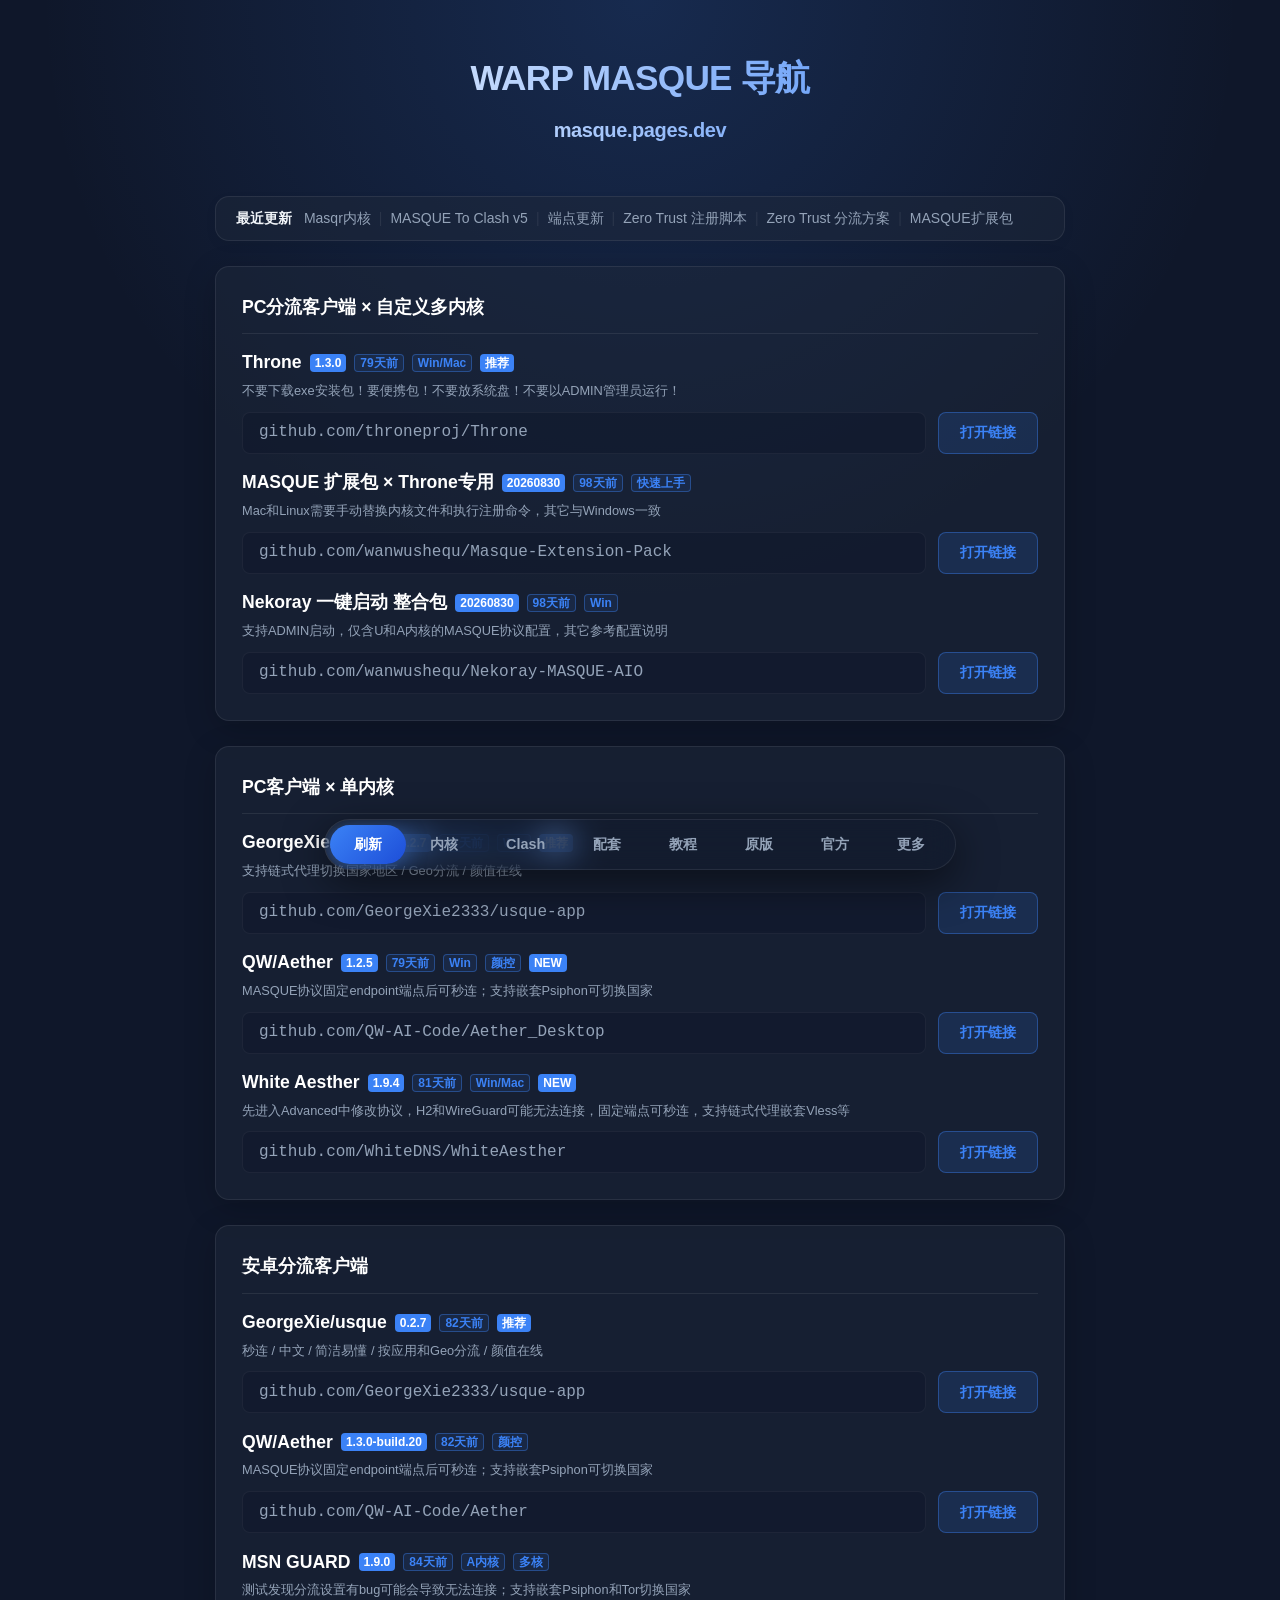
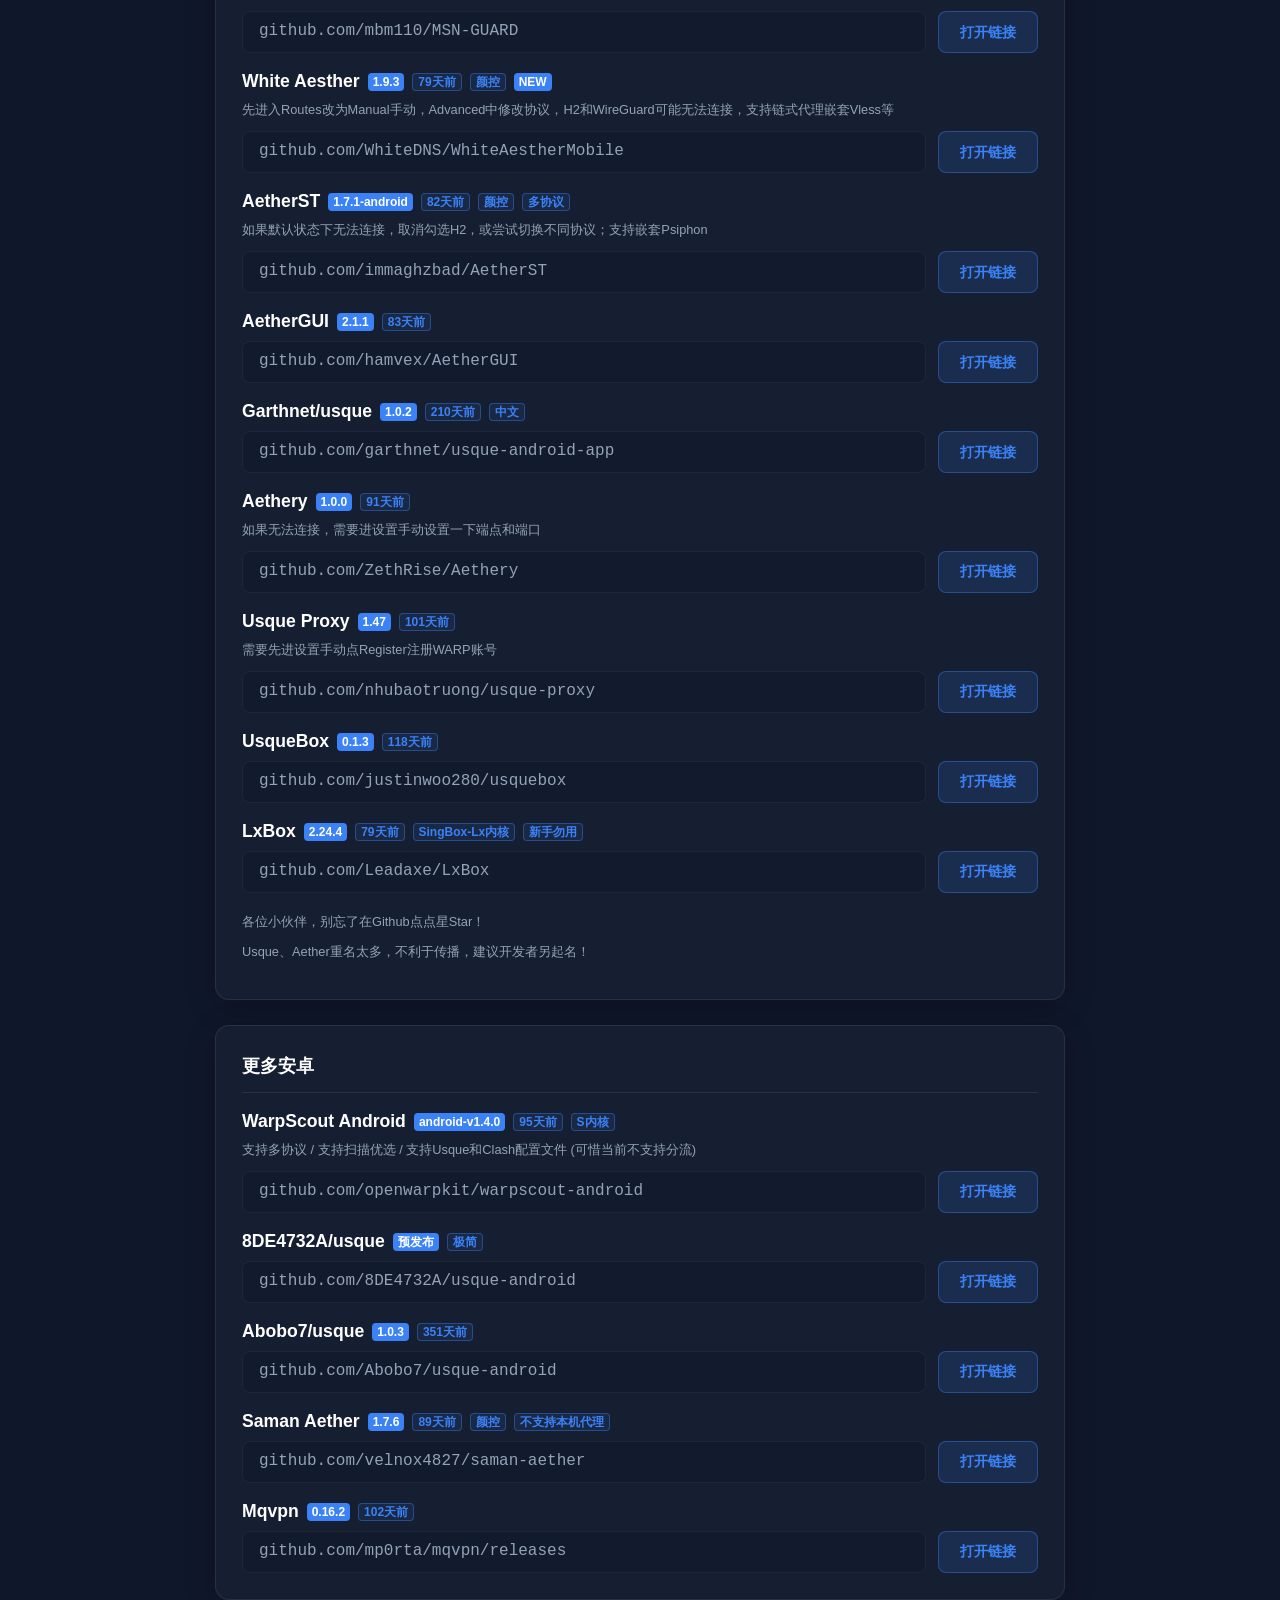
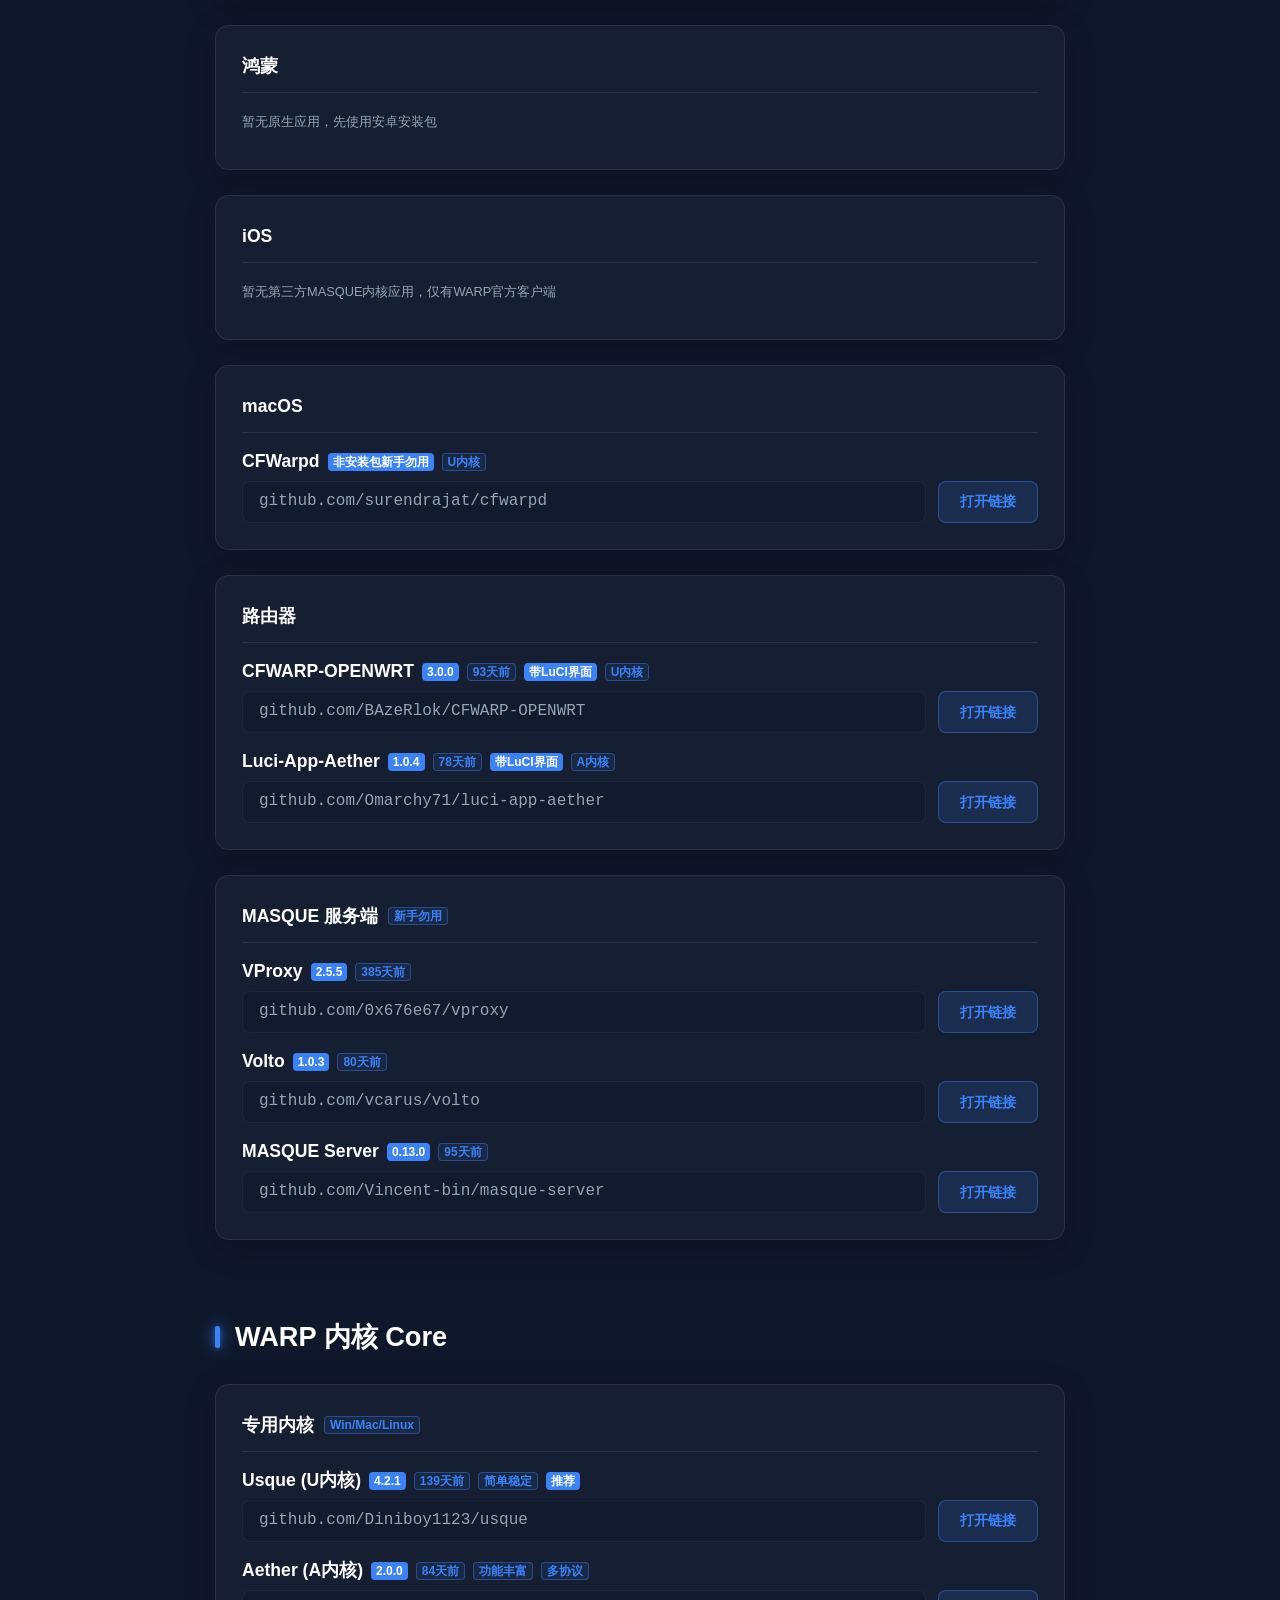
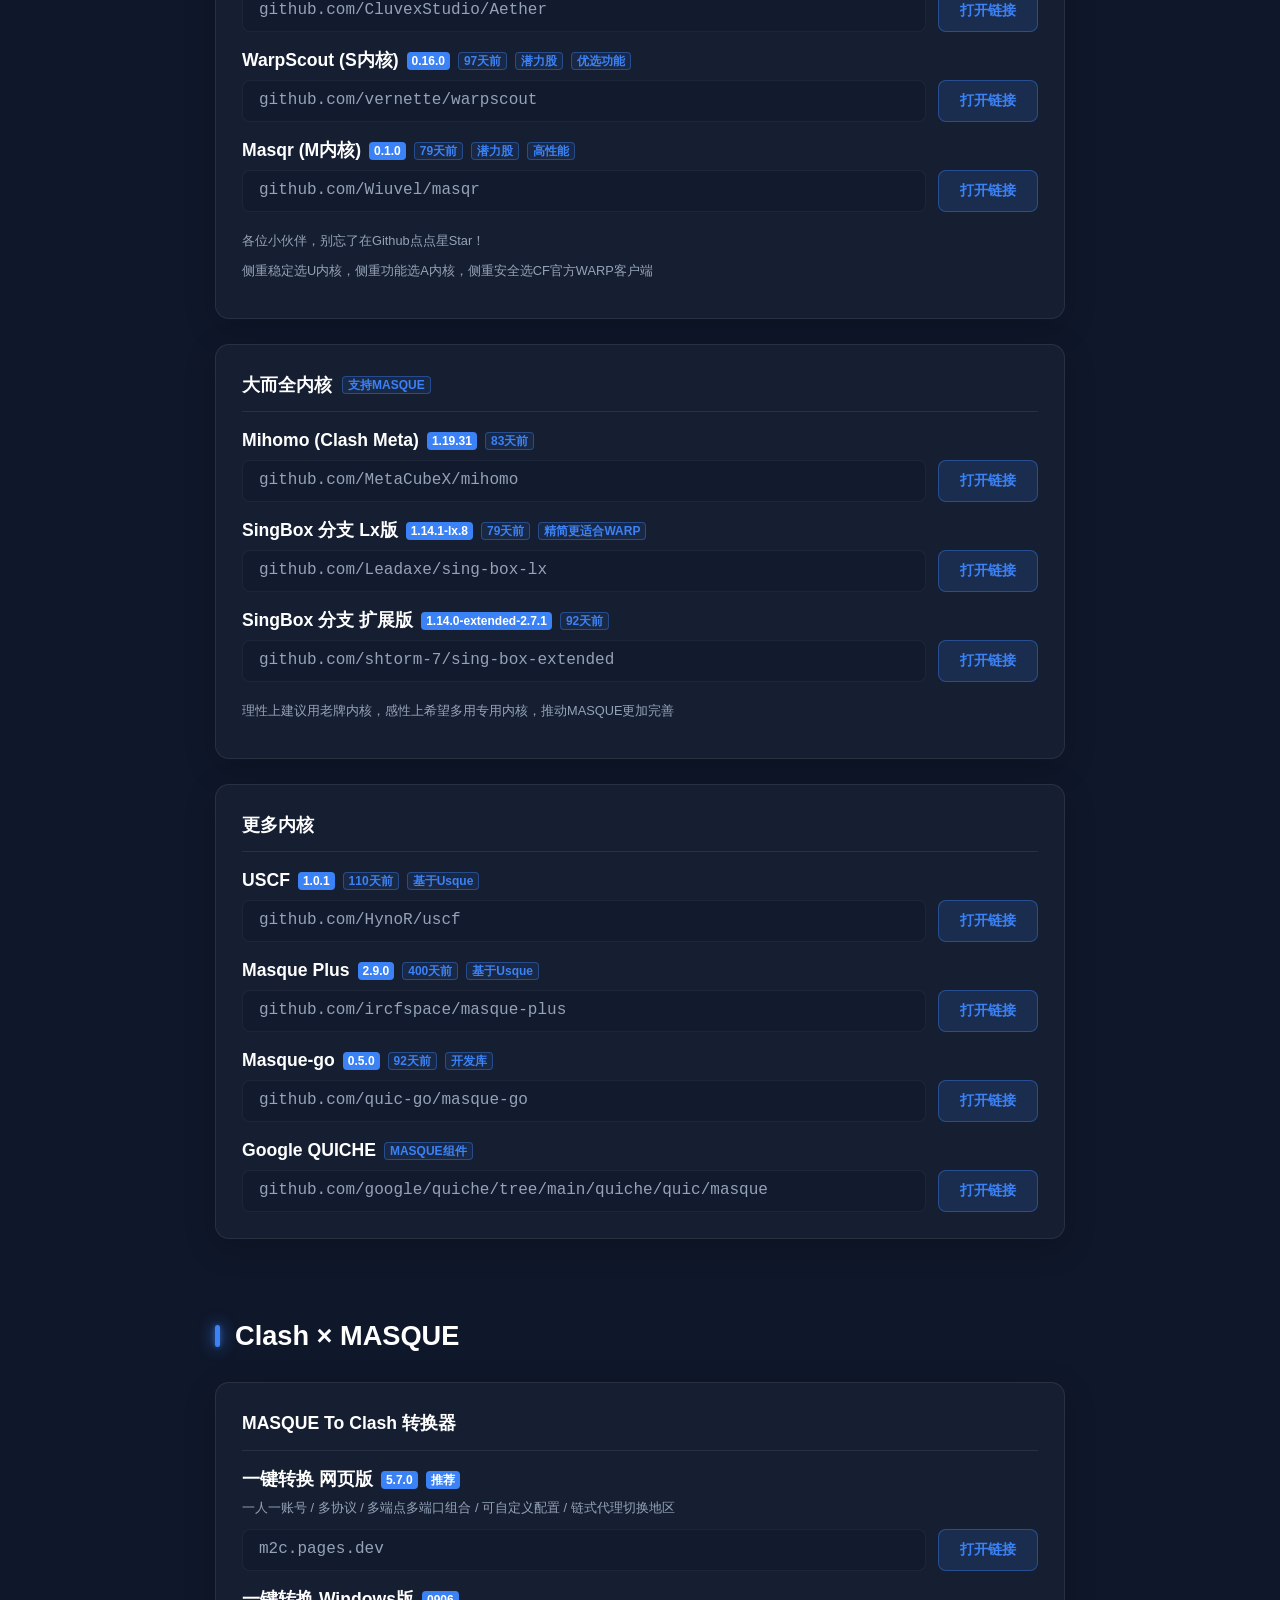
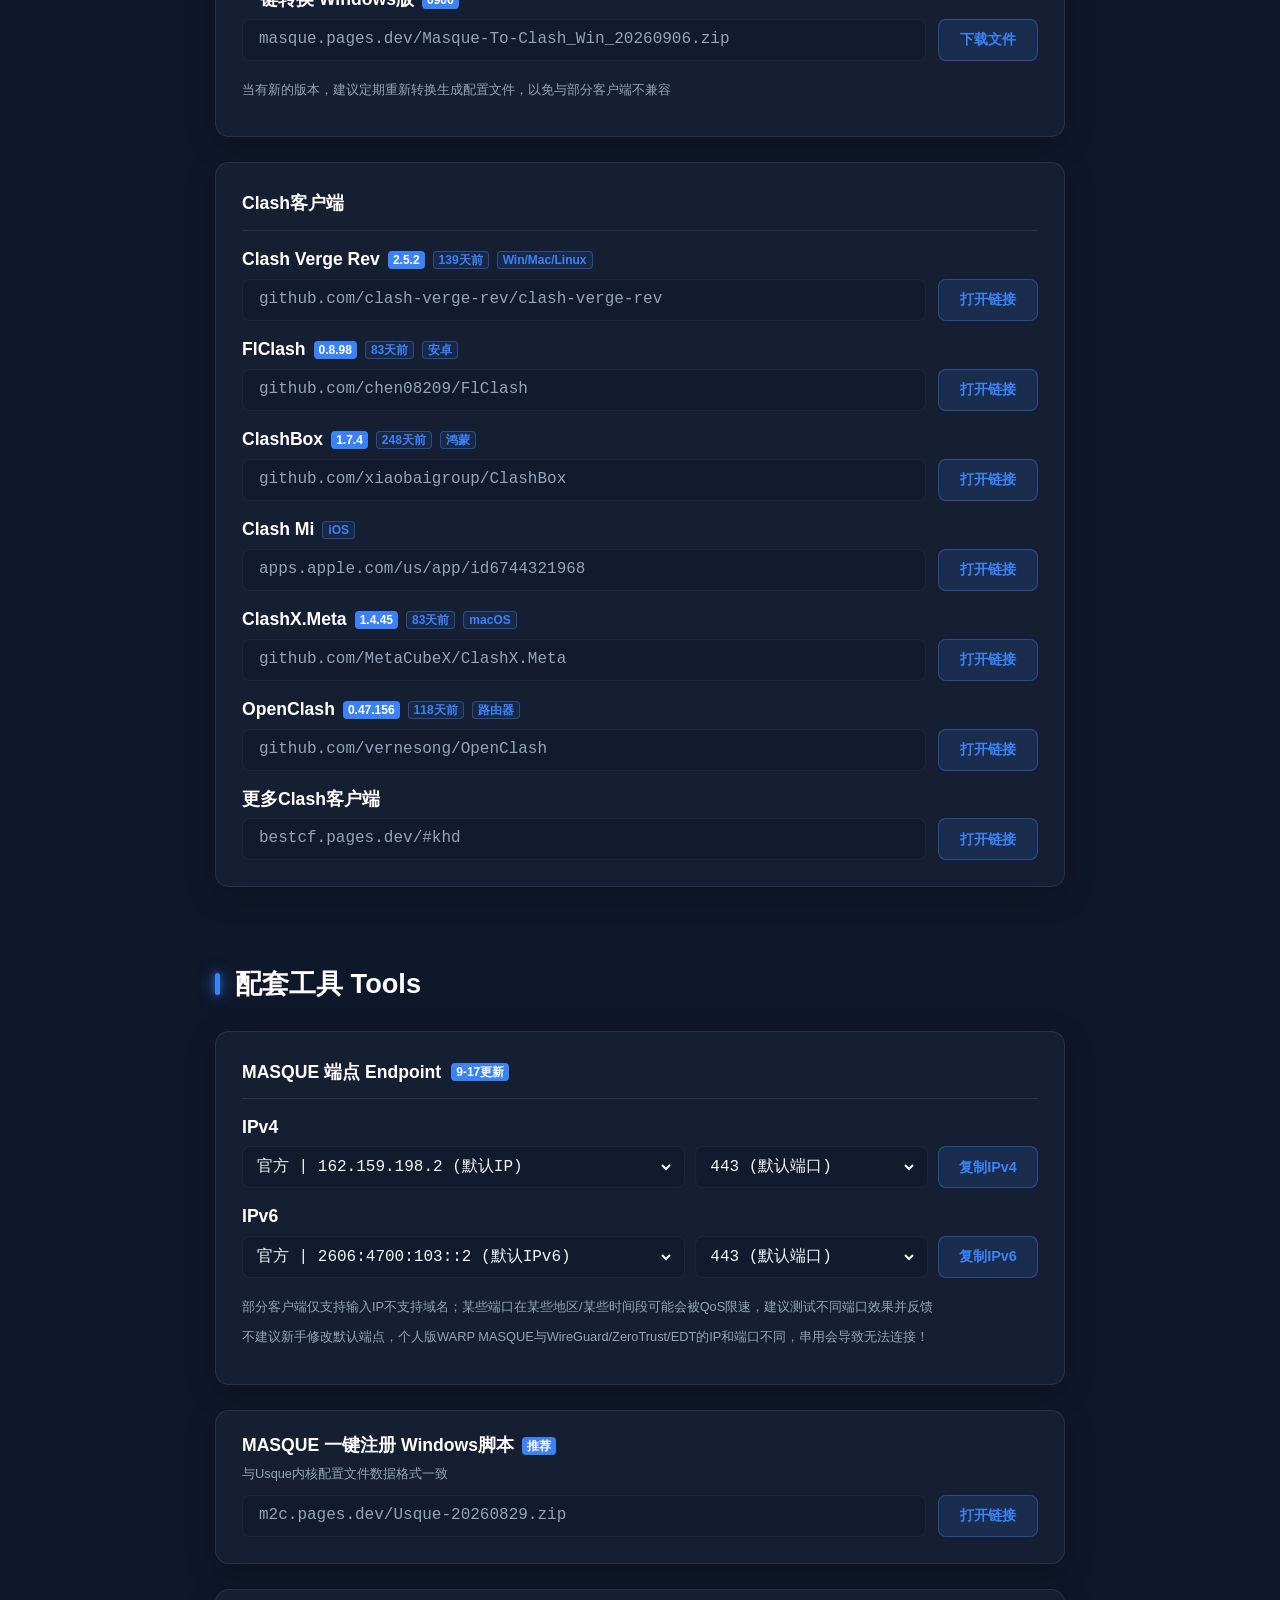
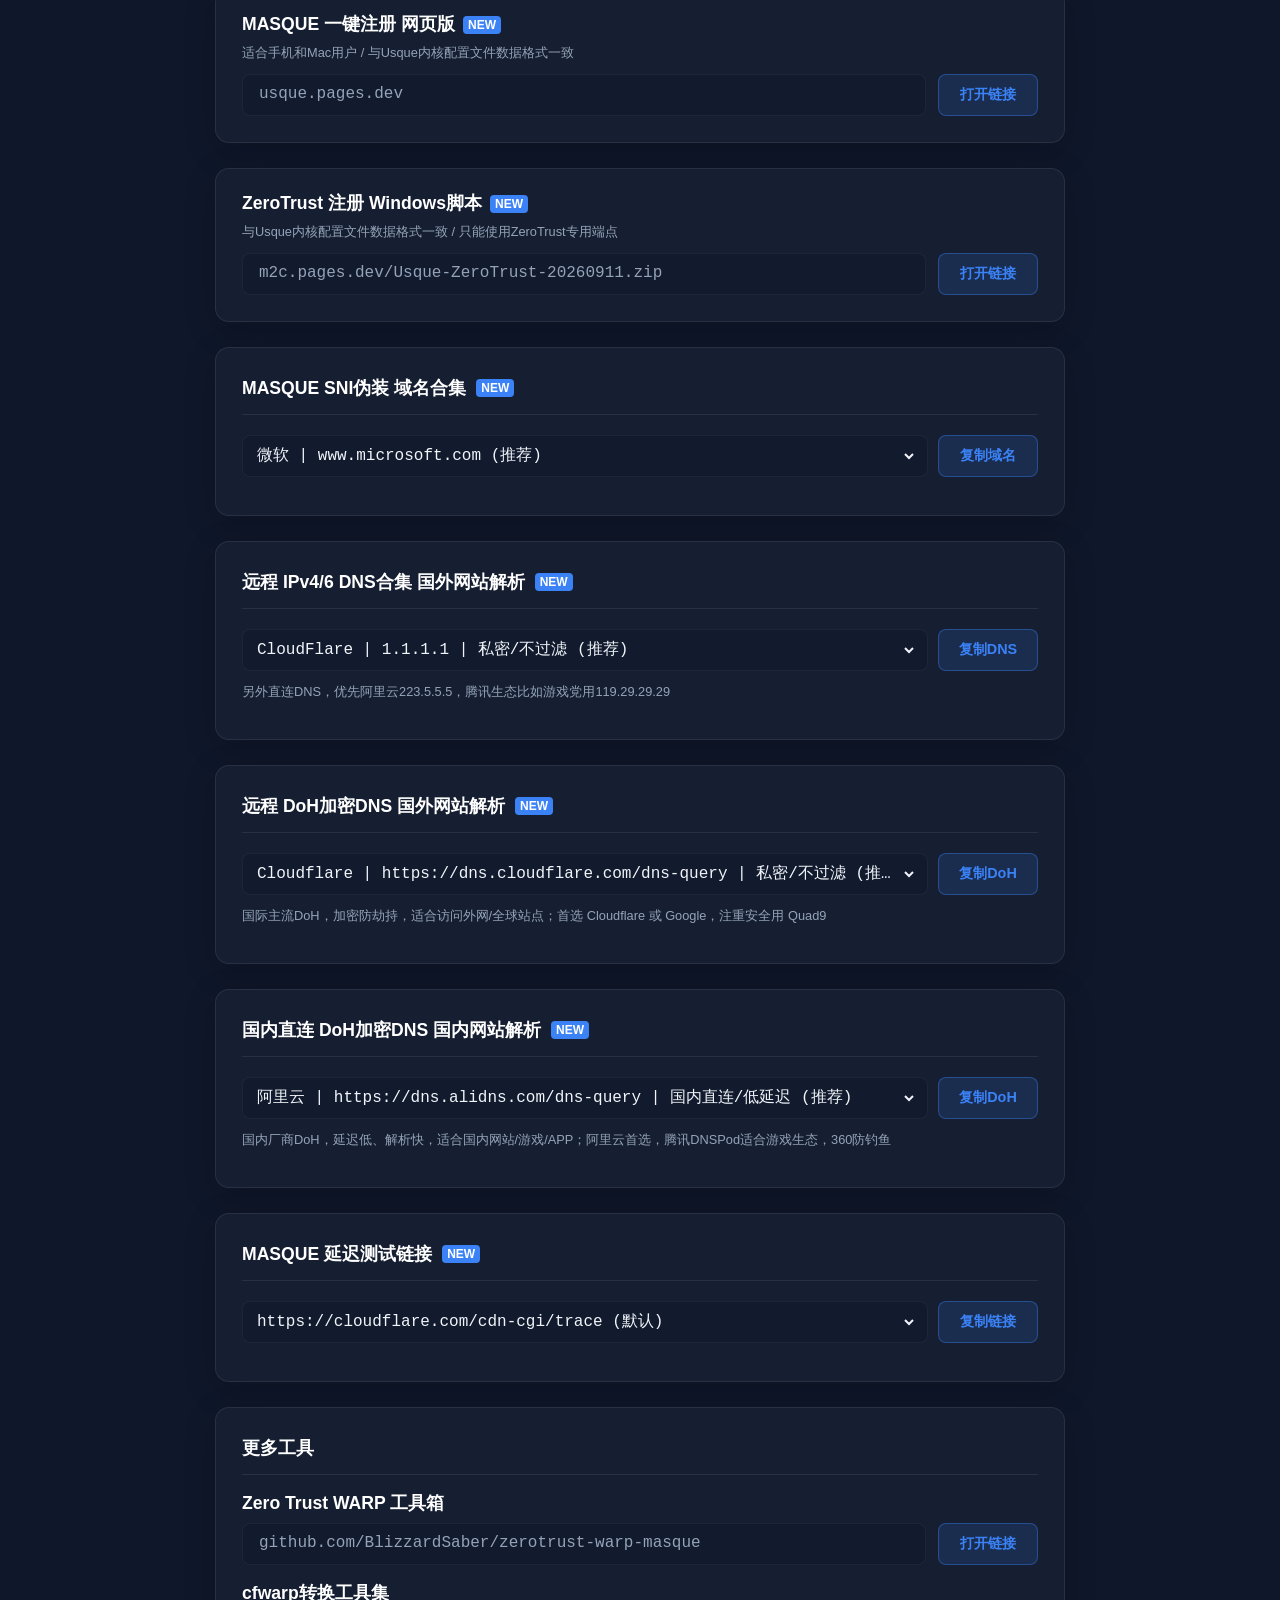
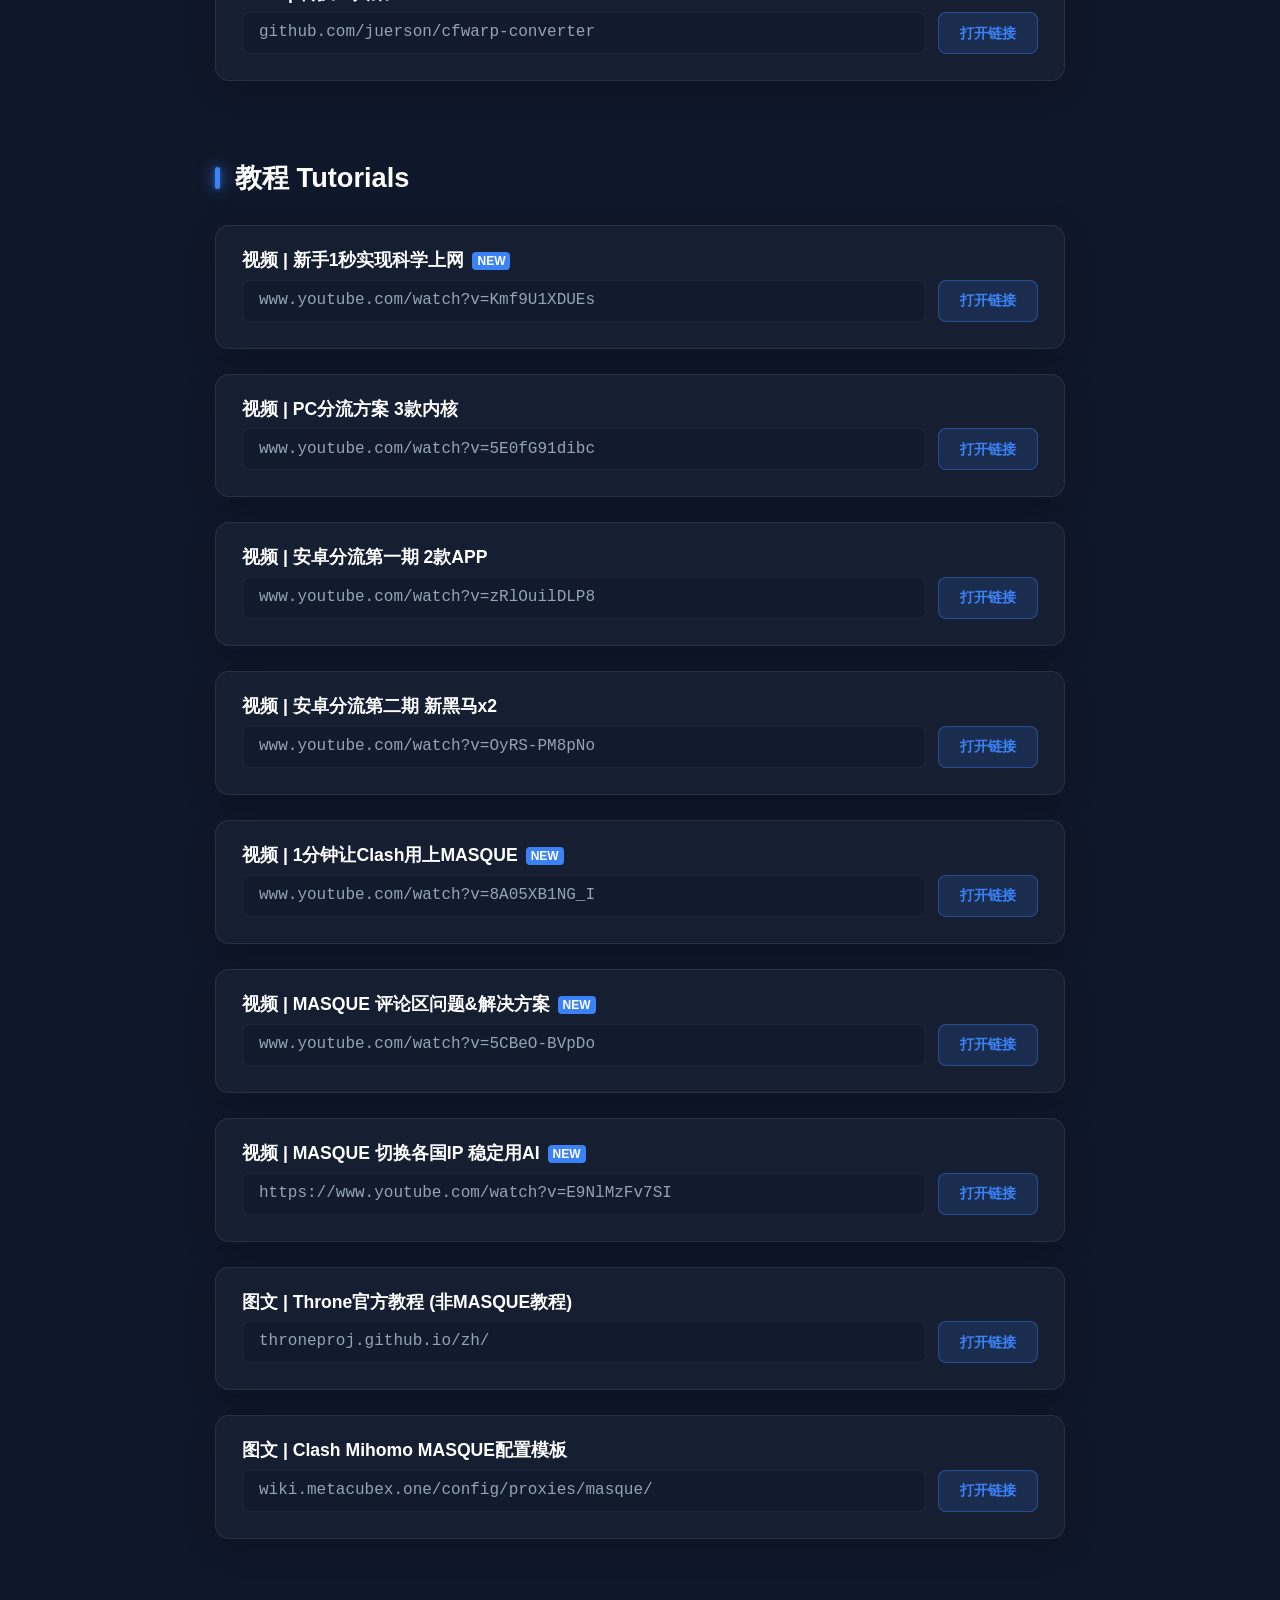
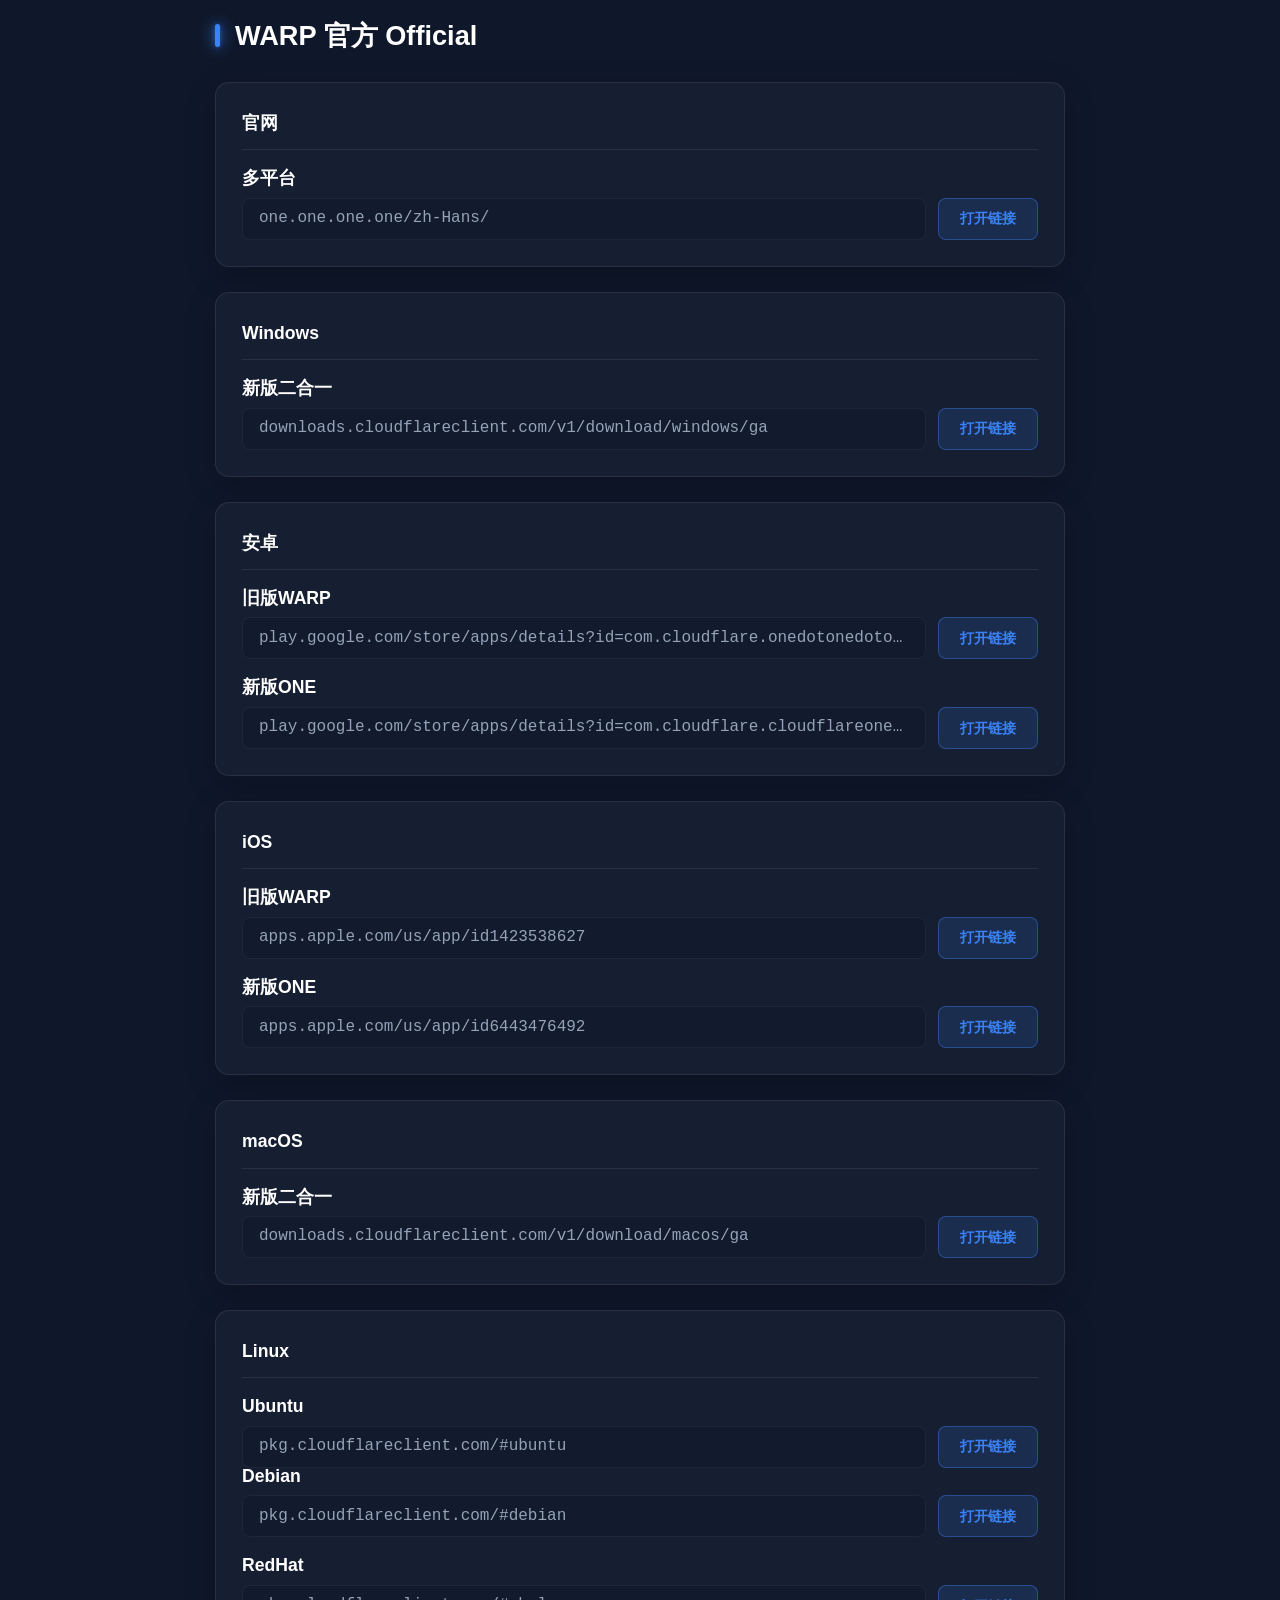
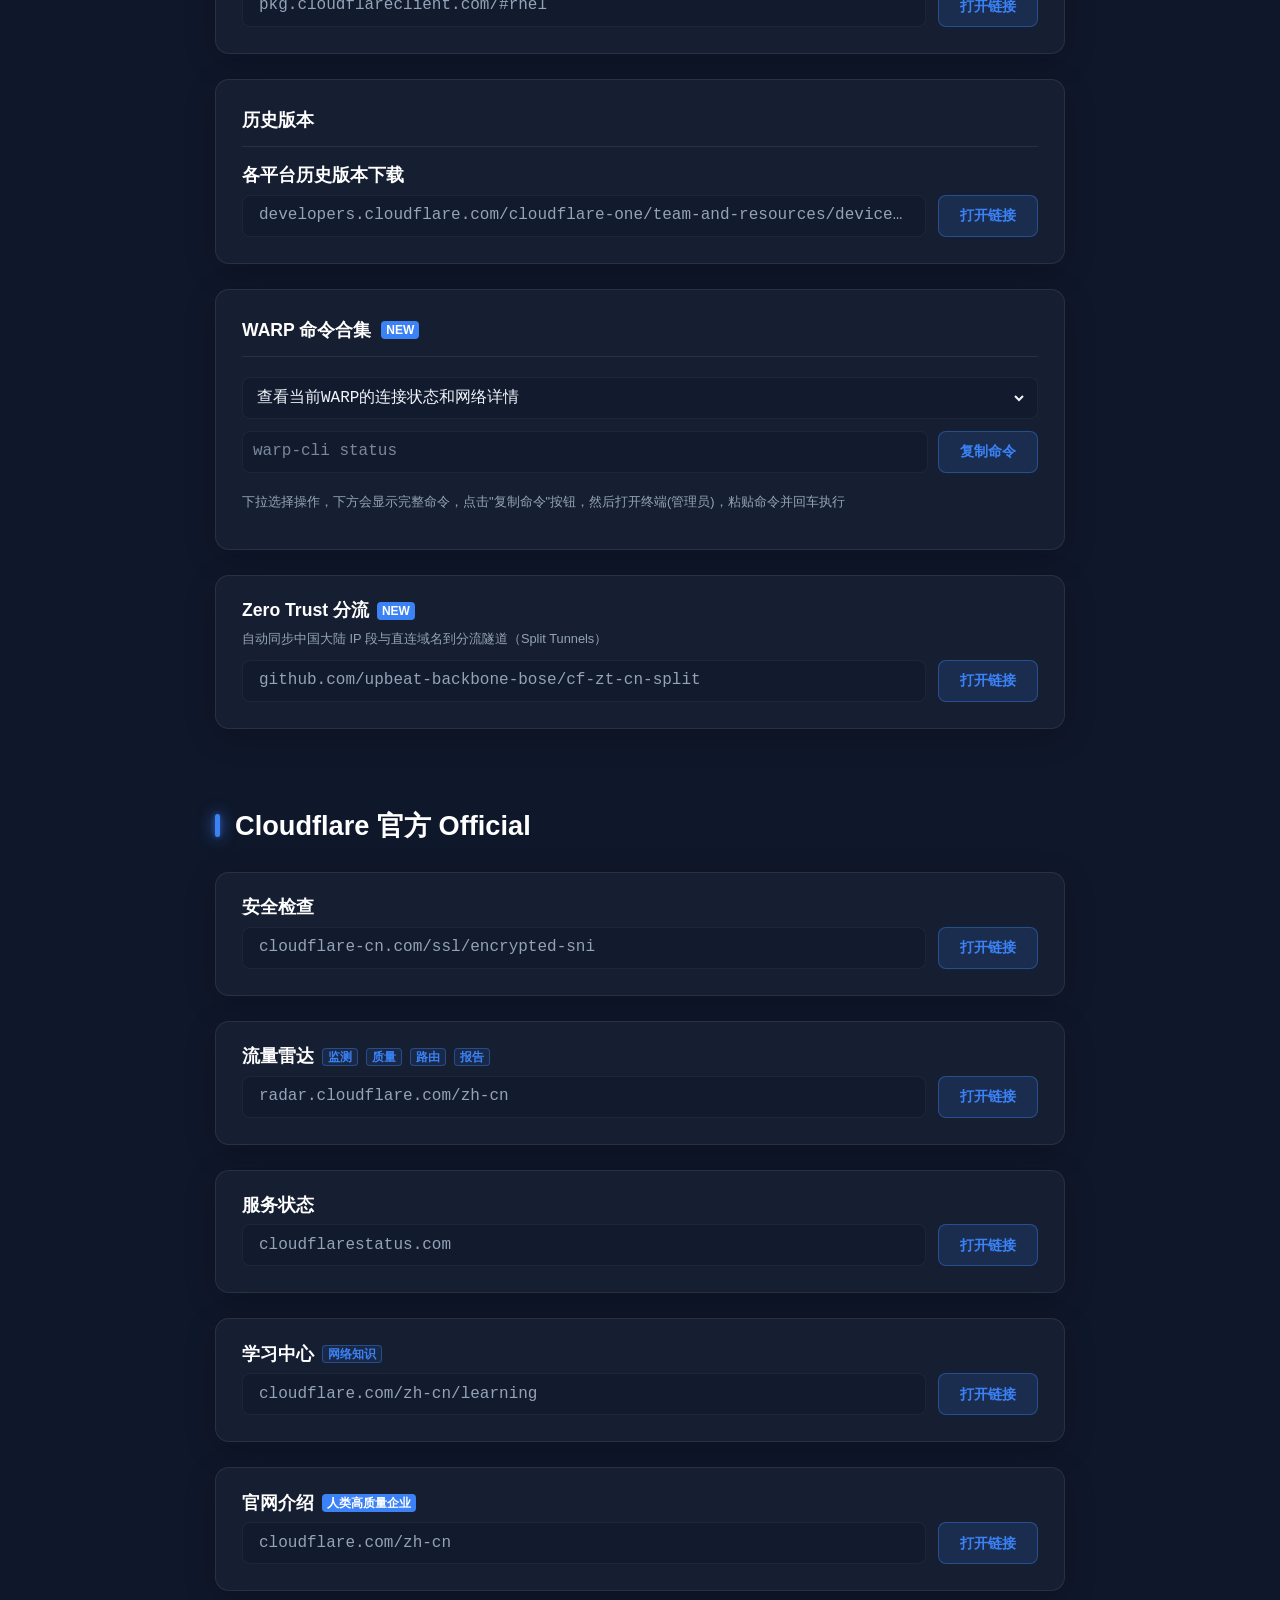
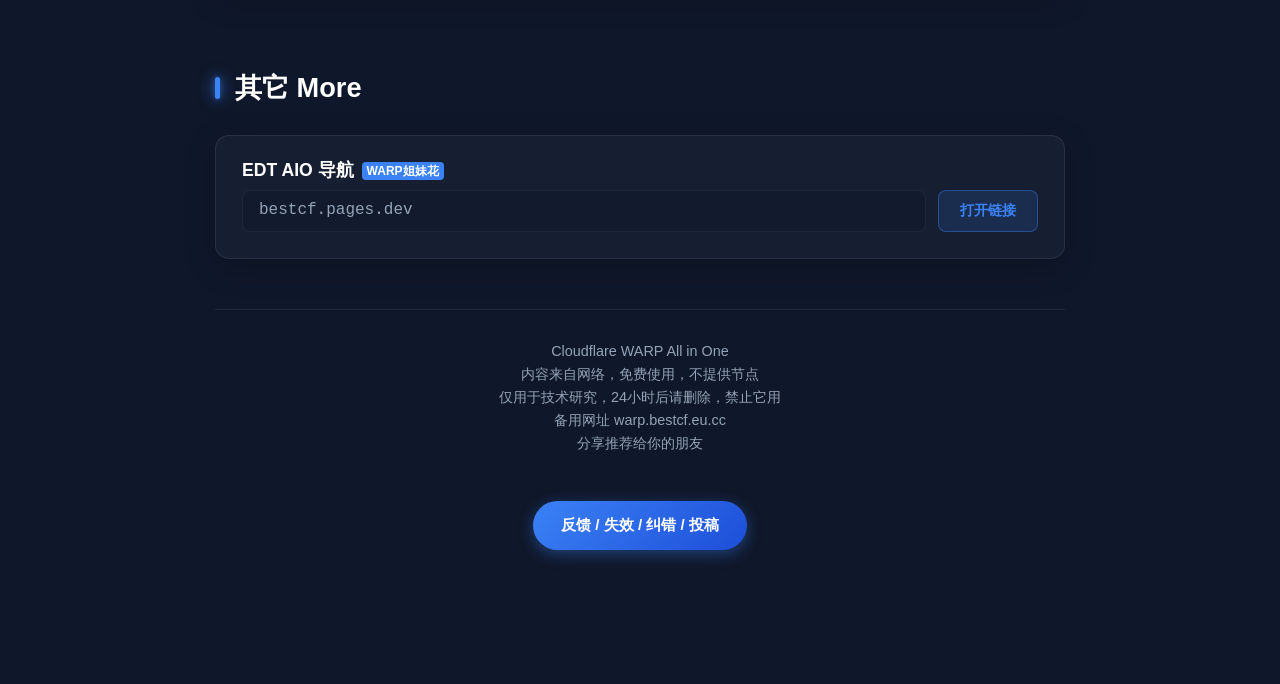
==== index.html @ 0b4d522f "Update index.html" ====
<!DOCTYPE html>
<html lang="zh-CN">
<head>
    <meta charset="UTF-8">
    <meta name="viewport" content="width=device-width, initial-scale=1.0">
	<link rel="icon" href="favicon.svg" type="image/svg+xml">
	<meta name="description" content="WARP MASQUE 导航 - 搭建Cloudflare节点的第一站 - MASQUE.pages.dev">
	<meta name="keywords" content="Cloudflare, WARP, 优选IP, MASQUE, Nekoray, 优选域名, 免费节点, VLESS, VMess, Trojan, Hysteria2, Tuic, Shadowsocks, Reality, Workers, Pages, Snippets, WARP, v2rayN, Clash, Sing-box, Shadowrocket, NekoBox, Stash, Loon, Surfboard, BPB, CMLiu, YGKKK, zizifn, 真香定律, 网络加速, 科学上网, 翻墙">
	<meta name="author" content="WARP MASQUE 导航">
	<link rel="canonical" href="https://masque.pages.dev/">
	<meta property="og:type" content="website">
	<meta property="og:title" content="WARP MASQUE 导航">
	<meta property="og:description" content="搭建CF节点的第一站">
	<meta property="og:url" content="https://masque.pages.dev/">
	<meta property="og:site_name" content="WARP MASQUE 导航">
	<meta name="twitter:title" content="WARP MASQUE 导航">
	<meta name="twitter:description" content="搭建CF节点的第一站">	
    <title>Cloudflare WARP MASQUE 导航 | MASQUE AIO NAV - MASQUE.pages.dev | Cloudflare WARP</title>
	<style>
		:root { --bg-color: #0f172a; --card-bg: rgba(30, 41, 59, 0.5); --accent-blue: #3b82f6; --text-main: #f1f5f9; --text-muted: #94a3b8; --border-color: rgba(255, 255, 255, 0.08); --code-bg: rgba(15, 23, 42, 0.5); }
		* { box-sizing: border-box; margin: 0; padding: 0; -webkit-tap-highlight-color: transparent; }
		body { font-family: -apple-system, BlinkMacSystemFont, "Segoe UI", Roboto, sans-serif; background-color: var(--bg-color); background-image: radial-gradient(circle at 50% 0%, rgba(59, 130, 246, 0.18) 0%, transparent 600px); background-repeat: no-repeat; color: var(--text-main); line-height: 1.6; padding: 50px 20px; }
		.container { max-width: 850px; margin: 0 auto; }
		header { text-align: center; margin-bottom: 50px; }
		h1 { font-size: 2.2rem; margin-bottom: 20px; font-weight: 800; letter-spacing: -0.02em; background: linear-gradient(to right, #ffffff, var(--accent-blue)); -webkit-background-clip: text; -webkit-text-fill-color: transparent; }
		footer { text-align: center; margin-top: 50px; padding-top: 30px; border-top: 1px solid var(--border-color); }
		.tips { display: block; font-size: 0.9rem; color: var(--text-muted); margin-bottom: 15px; }
		section { margin-bottom: 50px; }
		h2 { font-size: 1.7rem; margin-bottom: 25px; color: #fff; display: flex; align-items: center; padding-top: 25px; }
		h2::before { content: ""; width: 5px; height: 1.4rem; background: var(--accent-blue); margin-right: 15px; border-radius: 10px; box-shadow: 0 0 15px var(--accent-blue), 0 0 5px rgba(59, 130, 246, 0.5); }
		.group-card { background-color: var(--card-bg); border: 1px solid var(--border-color); border-radius: 14px; padding: 26px; margin-bottom: 25px; box-shadow: 0 8px 32px rgba(0, 0, 0, 0.2);}
		.group-name { font-size: 1.1rem; margin-bottom: 20px; color: #fff; font-weight: 700; border-bottom: 1px solid var(--border-color); padding-bottom: 12px; display: flex; align-items: center; gap: 10px; flex-wrap: wrap; }
		.link-row { margin-bottom: 20px; }
		.link-row:last-child { margin-bottom: 0; }
		.item-header { display: flex; align-items: center; gap: 8px; margin-bottom: 10px; flex-wrap: wrap; width: 100%; }
		.item-title { font-weight: 700; color: #fff; font-size: 1.1rem; line-height: 1; flex-shrink: 0; }
		.action-area { display: flex; align-items: center; gap: 12px; flex-wrap: nowrap; }
		.tag { display: inline-flex; align-items: center; justify-content: center; font-size: 0.75rem; padding: 0 5px; height: 18px; border-radius: 4px; font-weight: 600; color: var(--accent-blue); border: 1px solid rgba(59, 130, 246, 0.4); line-height: 1; background: rgba(59, 130, 246, 0.1); vertical-align: middle; white-space: nowrap; flex-shrink: 0; }
		.tag-featured { background-color: var(--accent-blue); color: #fff; border: none; height: 18px; }
		.tag-date { display: inline-flex; align-items: center; justify-content: center; font-size: 0.75rem; padding: 0 5px; height: 18px; border-radius: 4px; font-weight: 600; color: var(--accent-blue); border: 1px solid rgba(59, 130, 246, 0.4); line-height: 1; background: rgba(59, 130, 246, 0.1); vertical-align: middle; white-space: nowrap; flex-shrink: 0; }
		.url-box { flex: 1; background-color: var(--code-bg); padding: 0 16px; height: 42px; border-radius: 8px; border: 1px solid rgba(255,255,255,0.05); display: flex; align-items: center; position: relative; min-width: 0; }
		.url-text { font-family: ui-monospace, SFMono-Regular, Monaco, Consolas, monospace; font-size: 1rem; color: var(--text-muted); white-space: nowrap; overflow: hidden; text-overflow: ellipsis; user-select: all; width: 100%; }
		.url-text::placeholder { color: var(--text-muted); }
		.copy-btn, .open-btn { background: rgba(59, 130, 246, 0.15); color: var(--accent-blue); border: 1px solid rgba(59, 130, 246, 0.4); height: 42px; width: 100px; padding: 0; border-radius: 8px; cursor: pointer; font-size: 0.9rem; font-weight: 700; transition: all 0.3s; white-space: nowrap; display: flex; align-items: center; justify-content: center; text-decoration: none; flex-shrink: 0; }
		.copy-btn:hover, .open-btn:hover { background: var(--accent-blue); color: #fff; box-shadow: 0 0 15px rgba(59, 130, 246, 0.3); }
		.item-desc { display: block; font-size: 0.8rem; color: #94a3b8; line-height: 1.4; margin: 4px 0 12px 0; font-weight: normal; }      
		@media (max-width: 600px) { .action-area { flex-direction: column; align-items: stretch; gap: 10px; } .url-box { height: 42px !important; min-height: 42px !important; display: flex !important; align-items: center !important; padding: 0 15px !important; } .open-btn, .copy-btn { height: 42px !important; line-height: 42px !important; display: flex !important; align-items: center !important; justify-content: center !important; padding: 0 !important; width: 100% !important; } .url-text { font-size: 0.8rem !important; } }
		@keyframes glow-breath { 0%, 100% { box-shadow: 0 0 5px #3b82f688; filter: brightness(1); } 50% { box-shadow: 0 0 25px #3b82f6, 0 0 10px #3b82f6; filter: brightness(1.3); } }
		h2.breath::before { animation: glow-breath 4s ease-in-out infinite !important; }
		#edt-url-input,#edt-pwd-input,.more-url-input,.more-pwd-input{background:transparent!important;border:none!important;width:100%!important;outline:none!important;color:var(--text-muted)!important;font-family:inherit!important;font-size:14px!important;-webkit-text-fill-color:var(--text-muted)!important;padding-right:28px}#edt-url-input::placeholder,#edt-pwd-input::placeholder,.more-url-input::placeholder,.more-pwd-input::placeholder{color:var(--text-muted)!important;font-size:14px!important;opacity:0.6}.clear-btn-common{color: var(--text-muted);  fill: var(--text-muted); position:absolute;right:8px;top:50%;transform:translateY(-50%);cursor:pointer;display:none;opacity:0.6;line-height:0;transition:opacity .2s;z-index:5}.clear-btn-common:hover{opacity:1}.url-box{flex:1;background-color:var(--code-bg);padding:0 16px;height:42px;border-radius:8px;border:1px solid rgba(255,255,255,.05);display:flex;align-items:center;position:relative}.add-more-btn{margin-top:15px;background:transparent;color:var(--text-muted);border:1px dashed var(--border-color);width:100%;height:40px;border-radius:8px;cursor:pointer;font-size:.85rem;transition:.3s;display:flex;align-items:center;justify-content:center;gap:5px}.add-more-btn:hover{border-color:var(--accent-blue);color:var(--accent-blue);background:rgba(59,130,246,.05)}
		.bottom-nav-container{position:fixed;bottom:30px;left:50%;transform:translateX(-50%);z-index:9999;width:100%;max-width:860px;display:flex;justify-content:center;pointer-events:none;box-sizing:border-box}.nav-bar{display:flex;align-items:center;background:rgba(15,23,42,0.3);backdrop-filter:blur(16px);-webkit-backdrop-filter:blur(16px);padding:5px;border-radius:50px;border:1px solid rgba(255,255,255,0.08);box-shadow:0 12px 40px rgba(0,0,0,0.5);position:relative;overflow-x:auto;overflow-y:hidden;scrollbar-width:none;-ms-overflow-style:none;pointer-events:auto;width:fit-content;max-width:calc(100% - 40px);justify-content:flex-start;cursor:grab}.nav-bar:active{cursor:grabbing}.nav-bar::-webkit-scrollbar{display:none}.nav-item{position:relative;padding:8px 24px;color:#94a3b8;text-decoration:none;font-size:0.9rem;font-weight:700;white-space:nowrap;transition:color 0.3s ease;z-index:2;cursor:pointer;flex-shrink:0}.nav-item.active{color:#fff}.nav-indicator{position:absolute;height:calc(100% - 10px);top:5px;left:0;background:linear-gradient(135deg,#3b82f6 0%,#1d4ed8 100%);border-radius:50px;transition:all 0.5s cubic-bezier(0.16,1,0.3,1);z-index:1;box-shadow:0 4px 20px rgba(59,130,246,0.5);will-change:left,width;backface-visibility:hidden}
		@media (hover: none) { .footer-button:hover, .copy-btn:hover, .open-btn:hover, .add-more-btn:hover { background: rgba(59, 130, 246, 0.15) !important; transform: none !important; box-shadow: none !important; color: var(--accent-blue) !important; } .footer-button:hover { color: #fff !important; } }
		.footer-button{background:linear-gradient(135deg,#3b82f6 0%,#1d4ed8 100%);color:#fff;padding:12px 28px;border-radius:50px;text-decoration:none;font-weight:700;font-size:.95rem;box-shadow:0 4px 15px rgba(59,130,246,.4);transition:transform .2s,box-shadow .2s;display:inline-block}.footer-button:hover{transform:translateY(-2px);box-shadow:0 6px 20px rgba(59,130,246,.6)}
		#customProxyInput::placeholder {color: #94a3b8 !important;opacity: 1;}
		.notice-mini-card { display: block; width: 100%; box-sizing: border-box; background-color: var(--card-bg); border: 1px solid var(--border-color); border-radius: 14px; padding: 10px 20px; font-size: 14px; color: var(--text-main); line-height: 1.6; word-break: break-all; white-space: normal; box-shadow: 0 4px 12px rgba(0,0,0,0.05); margin-bottom: 25px; }
		.notice-list { display: inline; color: var(--text-muted); } .notice-list span:not(:last-child)::after { content: "|"; color: var(--border-color); margin: 0 8px; }
	</style> 
</head>
<body id="bodyTop">
<div class="bottom-nav-container">
    <div class="nav-bar" id="bottomNav">
        <div class="nav-indicator" id="indicator"></div>
        <a href="#bodyTop" class="nav-item active">顶部</a>
        <a href="#core" class="nav-item">内核</a>
        <a href="#clash" class="nav-item">Clash</a>
        <a href="#tools" class="nav-item">配套</a>
        <a href="#jiaocheng" class="nav-item">教程</a>
        <a href="#warp0" class="nav-item">原版</a>
		<a href="#cfgf" class="nav-item">官方</a>
        <a href="#others" class="nav-item">更多</a>
    </div>  
</div>
    <div class="container">
        <header>
            <h1>WARP MASQUE <span style="display: inline-block;">导航</span></h1>
			<h1 id="dynamic-h1" style="font-size:1.25rem;font-weight:bold;margin-top:-12px;min-height:1.5em;">masque.pages.dev</h1>
			<!-- <a href="report/" class="footer-button" target="_blank">投稿 × 反馈</a> -->
        </header>
        <section id="warp3">
            <!-- <h2 class="breath">WARP MASQUE</h2> -->
			<div class="notice-mini-card">
                <b style="color: var(--text-main); margin-right: 8px;">最近更新</b>
                <!-- <span style="color: var(--border-color); margin: 0 8px;">|</span> -->
                <div class="notice-list"><span>Masqr内核</span><span>MASQUE To Clash v5</span><span>端点更新</span><span>Zero Trust 注册脚本</span><span>Zero Trust 分流方案</span><span>MASQUE扩展包</span></div>
            </div>			
            <div class="group-card">
                <div class="group-name">PC分流客户端 × 自定义多内核</div>
                <div class="link-row">
                    <div class="item-header"><span class="item-title">Throne</span><span class="tag">Win/Mac</span><span class="tag tag-featured">推荐</span></div>
					<div class="item-desc">不要下载exe安装包！要便携包！不要放系统盘！不要以ADMIN管理员运行！</div>	                    
					<div class="action-area">
                        <div class="url-box"><span class="url-text">github.com/throneproj/Throne</span></div>
                        <a href="https://github.com/throneproj/Throne/releases" class="open-btn" target="_blank">打开链接</a>
                    </div>				
                </div>
				<div class="link-row">
					<div class="item-header">
						<span class="item-title">MASQUE 扩展包 × Throne专用</span>
						<span class="tag">快速上手</span>
					</div>
					<div class="item-desc">
						Mac和Linux需要手动替换内核文件和执行注册命令，其它与Windows一致<br>
						<!-- 如果使用v2rayN，只需usque内核文件夹，双击SOCKS5.bat，按提示导入链接 -->
					</div>					
					<div class="action-area">
						<div class="url-box"><span class="url-text">github.com/wanwushequ/Masque-Extension-Pack</span></div>
						<a href="https://github.com/wanwushequ/Masque-Extension-Pack/releases" class="open-btn" target="_blank">打开链接</a>
					</div>
				</div>
				<div class="link-row">
					<div class="item-header">
						<span class="item-title">Nekoray 一键启动 整合包</span><span class="tag">Win</span>
					</div>
					<div class="item-desc">
						支持ADMIN启动，仅含U和A内核的MASQUE协议配置，其它参考配置说明
					</div>					
					<div class="action-area">
						<div class="url-box"><span class="url-text">github.com/wanwushequ/Nekoray-MASQUE-AIO</span></div>
						<a href="https://github.com/wanwushequ/Nekoray-MASQUE-AIO/releases" class="open-btn" target="_blank">打开链接</a>
					</div>
				</div>
				<!-- <div class="link-row"> -->
					<!-- <div class="item-header"> -->
						<!-- <span class="item-title">Nekoray 手动配置参数</span> -->
					<!-- </div> -->
					<!-- <div class="item-desc"> -->
						<!-- 1.先使用Throne按教程进行备份恢复；<br> -->
						<!-- 2.双击打开每个配置项，将名称/端口/参数(命令)逐一复制；<br> -->
						<!-- 3.在Nekoray-首选项-基本设置-其它核心，添加需要的核心文件，例如：usque\usque.exe<br> -->
						<!-- 4.在Nekoray首页列表中右键选择手动输入配置，类型选择其它核心，将第2步复制的字符对应粘贴进来 -->
					<!-- </div> -->
					<!-- <div class="action-area"> -->
						<!-- <div class="url-box"><span class="url-text">masque.pages.dev/nekoray-masque.png</span></div> -->
						<!-- <a href="https://masque.pages.dev/nekoray-masque.png" class="open-btn" target="_blank">示例图片</a> -->
					<!-- </div> -->
				<!-- </div>					 -->
                <!-- <div class="link-row"> -->
                    <!-- <div class="item-header"><span class="item-title">Nekoray</span><span class="tag">Win</span><span class="tag">已停更</span></div> -->
                    <!-- <div class="action-area"> -->
                        <!-- <div class="url-box"><span class="url-text">github.com/MatsuriDayo/nekoray</span></div> -->
                        <!-- <a href="https://github.com/MatsuriDayo/nekoray/releases" class="open-btn" target="_blank">打开链接</a> -->
                    <!-- </div> -->
                <!-- </div> -->		
			</div>
			
            <div class="group-card">
                <div class="group-name">PC客户端 × 单内核</div>				
                <div class="link-row">
                    <div class="item-header"><span class="item-title">GeorgeXie/usque</span><span class="tag">Win</span><span class="tag tag-featured">推荐</span></div>
                    <div class="item-desc">支持链式代理切换国家地区 / Geo分流 / 颜值在线</div>
					<div class="action-area">
                        <div class="url-box"><span class="url-text">github.com/GeorgeXie2333/usque-app</span></div>
                        <a href="https://github.com/GeorgeXie2333/usque-app/releases" class="open-btn" target="_blank">打开链接</a>
                    </div>
                </div>
                <div class="link-row">
                    <div class="item-header"><span class="item-title">QW/Aether</span><span class="tag">Win</span><span class="tag">颜控</span><span class="tag tag-featured">NEW</span></div>
					<div class="item-desc">MASQUE协议固定endpoint端点后可秒连；支持嵌套Psiphon可切换国家</div>
                    <div class="action-area">
                        <div class="url-box"><span class="url-text">github.com/QW-AI-Code/Aether_Desktop</span></div>
                        <a href="https://github.com/QW-AI-Code/Aether_Desktop/releases" class="open-btn" target="_blank">打开链接</a>
                    </div>
                </div>				
                <div class="link-row">
                    <div class="item-header"><span class="item-title">White Aesther</span><span class="tag">Win/Mac</span><span class="tag tag-featured">NEW</span></div>
					<div class="item-desc">先进入Advanced中修改协议，H2和WireGuard可能无法连接，固定端点可秒连，支持链式代理嵌套Vless等</div>
                    <div class="action-area">
                        <div class="url-box"><span class="url-text">github.com/WhiteDNS/WhiteAesther</span></div>
                        <a href="https://github.com/WhiteDNS/WhiteAesther/releases" class="open-btn" target="_blank">打开链接</a>
                    </div>
                </div>				
                <!-- <div class="link-row"> -->
                    <!-- <div class="item-header"><span class="item-title">AetherST</span><span class="tag">Win</span><span class="tag">非标规则集</span></div> -->
                    <!-- <div class="item-desc">如果默认状态下无法连接，取消勾选H2，或尝试切换不同协议；支持嵌套Psiphon</div> -->
					<!-- <div class="action-area"> -->
                        <!-- <div class="url-box"><span class="url-text">github.com/immaghzbad/AetherST</span></div> -->
                        <!-- <a href="https://github.com/immaghzbad/AetherST/releases" class="open-btn" target="_blank">打开链接</a> -->
                    <!-- </div> -->
                <!-- </div> 				 -->
			</div>
			
            <div class="group-card">
                <div class="group-name">安卓分流客户端</div>
                <div class="link-row">
                    <div class="item-header"><span class="item-title">GeorgeXie/usque</span><span class="tag tag-featured">推荐</span></div>
                    <div class="item-desc">秒连 / 中文 / 简洁易懂 / 按应用和Geo分流 / 颜值在线</div>
					<div class="action-area">
                        <div class="url-box"><span class="url-text">github.com/GeorgeXie2333/usque-app</span></div>
                        <a href="https://github.com/GeorgeXie2333/usque-app/releases" class="open-btn" target="_blank">打开链接</a>
                    </div>
                </div>
                <div class="link-row">
                    <div class="item-header"><span class="item-title">QW/Aether</span><span class="tag">颜控</span></div>
					<div class="item-desc">MASQUE协议固定endpoint端点后可秒连；支持嵌套Psiphon可切换国家</div>
                    <div class="action-area">
                        <div class="url-box"><span class="url-text">github.com/QW-AI-Code/Aether</span></div>
                        <a href="https://github.com/QW-AI-Code/Aether/releases" class="open-btn" target="_blank">打开链接</a>
                    </div>
                </div>					
                <div class="link-row">
                    <div class="item-header"><span class="item-title">MSN GUARD</span><span class="tag">A内核</span><span class="tag">多核</span></div>
					<div class="item-desc">测试发现分流设置有bug可能会导致无法连接；支持嵌套Psiphon和Tor切换国家</div>
                    <div class="action-area">
                        <div class="url-box"><span class="url-text">github.com/mbm110/MSN-GUARD</span></div>
                        <a href="https://github.com/mbm110/MSN-GUARD/releases" class="open-btn" target="_blank">打开链接</a>
                    </div>
                </div>				
                <div class="link-row">
                    <div class="item-header"><span class="item-title">White Aesther</span><span class="tag">颜控</span><span class="tag tag-featured">NEW</span></div>
					<div class="item-desc">先进入Routes改为Manual手动，Advanced中修改协议，H2和WireGuard可能无法连接，支持链式代理嵌套Vless等</div>
                    <div class="action-area">
                        <div class="url-box"><span class="url-text">github.com/WhiteDNS/WhiteAestherMobile</span></div>
                        <a href="https://github.com/WhiteDNS/WhiteAestherMobile/releases" class="open-btn" target="_blank">打开链接</a>
                    </div>
                </div>	
                <div class="link-row">
                    <div class="item-header"><span class="item-title">AetherST</span><span class="tag">颜控</span><span class="tag">多协议</span></div>
					<div class="item-desc">如果默认状态下无法连接，取消勾选H2，或尝试切换不同协议；支持嵌套Psiphon</div>
                    <div class="action-area">
                        <div class="url-box"><span class="url-text">github.com/immaghzbad/AetherST</span></div>
                        <a href="https://github.com/immaghzbad/AetherST/releases" class="open-btn" target="_blank">打开链接</a>
                    </div>
                </div>				
                <div class="link-row">
                    <div class="item-header"><span class="item-title">AetherGUI</span></div>
                    <div class="action-area">
                        <div class="url-box"><span class="url-text">github.com/hamvex/AetherGUI</span></div>
                        <a href="https://github.com/hamvex/AetherGUI/releases" class="open-btn" target="_blank">打开链接</a>
                    </div>
                </div>				
                <div class="link-row">
                    <div class="item-header"><span class="item-title">Garthnet/usque</span><span class="tag">中文</span></div>
                    <div class="action-area">
                        <div class="url-box"><span class="url-text">github.com/garthnet/usque-android-app</span></div>
                        <a href="https://github.com/garthnet/usque-android-app/releases" class="open-btn" target="_blank">打开链接</a>
                    </div>
                </div>				
                <div class="link-row">
                    <div class="item-header"><span class="item-title">Aethery</span></div>
					<div class="item-desc">如果无法连接，需要进设置手动设置一下端点和端口</div>
                    <div class="action-area">
                        <div class="url-box"><span class="url-text">github.com/ZethRise/Aethery</span></div>
                        <a href="https://github.com/ZethRise/Aethery/releases" class="open-btn" target="_blank">打开链接</a>
                    </div>
                </div>				
                <div class="link-row">
                    <div class="item-header"><span class="item-title">Usque Proxy</span></div>
					<div class="item-desc">需要先进设置手动点Register注册WARP账号</div>
                    <div class="action-area">
                        <div class="url-box"><span class="url-text">github.com/nhubaotruong/usque-proxy</span></div>
                        <a href="https://github.com/nhubaotruong/usque-proxy/releases" class="open-btn" target="_blank">打开链接</a>
                    </div>
                </div>				
                <div class="link-row">
                    <div class="item-header"><span class="item-title">UsqueBox</span></div>
                    <div class="action-area">
                        <div class="url-box"><span class="url-text">github.com/justinwoo280/usquebox</span></div>
                        <a href="https://github.com/justinwoo280/usquebox/releases" class="open-btn" target="_blank">打开链接</a>
                    </div>
                </div>				
                <div class="link-row">
                    <div class="item-header"><span class="item-title">LxBox</span><span class="tag">SingBox-Lx内核</span><span class="tag">新手勿用</span></div>
                    <div class="action-area">
                        <div class="url-box"><span class="url-text">github.com/Leadaxe/LxBox</span></div>
                        <a href="https://github.com/Leadaxe/LxBox/releases" class="open-btn" target="_blank">打开链接</a>
                    </div>
                </div>				
				<div class="item-desc">各位小伙伴，别忘了在Github点点星Star！</div>					
				<div class="item-desc">Usque、Aether重名太多，不利于传播，建议开发者另起名！</div>					
			</div>
			
            <div class="group-card">
                <div class="group-name">更多安卓</div>
                <div class="link-row">
                    <div class="item-header"><span class="item-title">WarpScout Android</span><span class="tag">S内核</span></div>
					<div class="item-desc">支持多协议 / 支持扫描优选 / 支持Usque和Clash配置文件 (可惜当前不支持分流)</div>
                    <div class="action-area">
                        <div class="url-box"><span class="url-text">github.com/openwarpkit/warpscout-android</span></div>
                        <a href="https://github.com/openwarpkit/warpscout-android/releases" class="open-btn" target="_blank">打开链接</a>
                    </div>
                </div>					
                <div class="link-row">
                    <div class="item-header"><span class="item-title">8DE4732A/usque</span><span class="tag tag-featured">预发布</span><span class="tag">极简</span></div>
                    <div class="action-area">
                        <div class="url-box"><span class="url-text">github.com/8DE4732A/usque-android</span></div>
                        <a href="https://github.com/8DE4732A/usque-android/releases" class="open-btn" target="_blank">打开链接</a>
                    </div>
                </div>	
                <div class="link-row">
                    <div class="item-header"><span class="item-title">Abobo7/usque</span></div>
                    <div class="action-area">
                        <div class="url-box"><span class="url-text">github.com/Abobo7/usque-android</span></div>
                        <a href="https://github.com/Abobo7/usque-android/releases" class="open-btn" target="_blank">打开链接</a>
                    </div>
                </div>	
                <div class="link-row">
                    <div class="item-header"><span class="item-title">Saman Aether</span><span class="tag">颜控</span><span class="tag">不支持本机代理</span></div>
                    <div class="action-area">
                        <div class="url-box"><span class="url-text">github.com/velnox4827/saman-aether</span></div>
                        <a href="https://github.com/velnox4827/saman-aether/releases" class="open-btn" target="_blank">打开链接</a>
                    </div>
                </div>
                <div class="link-row">
                    <div class="item-header"><span class="item-title">Mqvpn</span></div>
                    <div class="action-area">
                        <div class="url-box"><span class="url-text">github.com/mp0rta/mqvpn/releases</span></div>
                        <a href="https://github.com/mp0rta/mqvpn/releases" class="open-btn" target="_blank">打开链接</a>
                    </div>
                </div>				
			</div>
            <div class="group-card">
                <div class="group-name">鸿蒙</div>
				<div class="item-desc">暂无原生应用，先使用安卓安装包</div>	
			</div>				
            <div class="group-card">
                <div class="group-name">iOS</div>
				<div class="item-desc">暂无第三方MASQUE内核应用，仅有WARP官方客户端</div>	
			</div>			
            <div class="group-card">
                <div class="group-name">macOS</div>               
				<div class="link-row">
                    <div class="item-header"><span class="item-title">CFWarpd</span><span class="tag tag-featured">非安装包新手勿用</span><span class="tag">U内核</span></div>
                    <div class="action-area">
                        <div class="url-box"><span class="url-text">github.com/surendrajat/cfwarpd</span></div>
                        <a href="https://github.com/surendrajat/cfwarpd" class="open-btn" target="_blank">打开链接</a>
                    </div>
                </div>				
			</div>
			
            <div class="group-card">
                <div class="group-name">路由器</div>               
				<div class="link-row">
                    <div class="item-header"><span class="item-title">CFWARP-OPENWRT</span><span class="tag tag-featured">带LuCI界面</span><span class="tag">U内核</span></div>
                    <div class="action-area">
                        <div class="url-box"><span class="url-text">github.com/BAzeRlok/CFWARP-OPENWRT</span></div>
                        <a href="https://github.com/BAzeRlok/CFWARP-OPENWRT/releases" class="open-btn" target="_blank">打开链接</a>
                    </div>
                </div>		
				<div class="link-row">
                    <div class="item-header"><span class="item-title">Luci-App-Aether</span><span class="tag tag-featured">带LuCI界面</span><span class="tag">A内核</span></div>
                    <div class="action-area">
                        <div class="url-box"><span class="url-text">github.com/Omarchy71/luci-app-aether</span></div>
                        <a href="https://github.com/Omarchy71/luci-app-aether" class="open-btn" target="_blank">打开链接</a>
                    </div>
                </div>					
			</div>	
			
            <div class="group-card">
                <div class="group-name">MASQUE 服务端<span class="tag">新手勿用</span></div>
				<div class="link-row">
					<div class="item-header"><span class="item-title">VProxy</span></div>
					<div class="action-area">
						<div class="url-box"><span class="url-text">github.com/0x676e67/vproxy</span></div>
						<a href="https://github.com/0x676e67/vproxy" class="open-btn" target="_blank">打开链接</a>
					</div>
				</div>					
				<div class="link-row">
					<div class="item-header"><span class="item-title">Volto</span></div>
					<div class="action-area">
						<div class="url-box"><span class="url-text">github.com/vcarus/volto</span></div>
						<a href="https://github.com/vcarus/volto" class="open-btn" target="_blank">打开链接</a>
					</div>
				</div>	
				<div class="link-row">
					<div class="item-header"><span class="item-title">MASQUE Server</span></div>
					<div class="action-area">
						<div class="url-box"><span class="url-text">github.com/Vincent-bin/masque-server</span></div>
						<a href="https://github.com/Vincent-bin/masque-server" class="open-btn" target="_blank">打开链接</a>
					</div>
				</div>
				<!-- <div class="link-row"> -->
					<!-- <div class="item-header"><span class="item-title">MASQUE Lite</span></div> -->
					<!-- <div class="action-area"> -->
						<!-- <div class="url-box"><span class="url-text">github.com/Piggy-Cat-bit-shadow/masque-lite</span></div> -->
						<!-- <a href="https://github.com/Piggy-Cat-bit-shadow/masque-lite" class="open-btn" target="_blank">打开链接</a> -->
					<!-- </div> -->
				<!-- </div>	 -->
			</div>			
		</section>	
		
		<section id="core">	
			<h2>WARP 内核 Core</h2>
            <div class="group-card">
                <div class="group-name">专用内核<span class="tag">Win/Mac/Linux</span></div>
                <div class="link-row">
                    <div class="item-header"><span class="item-title">Usque (U内核)</span><span class="tag">简单稳定</span><span class="tag tag-featured">推荐</span></div>
                    <div class="action-area">
                        <div class="url-box"><span class="url-text">github.com/Diniboy1123/usque</span></div>
                        <a href="https://github.com/Diniboy1123/usque/releases" class="open-btn" target="_blank">打开链接</a>
                    </div>
                </div>
                <div class="link-row">
                    <div class="item-header"><span class="item-title">Aether (A内核)</span><span class="tag">功能丰富</span><span class="tag">多协议</span></div>
                    <!-- <div class="item-desc">如果主要用于AI，尝试Gool嵌套模式(WiW/WoW/WARPx2)</div> -->
					<div class="action-area">
                        <div class="url-box"><span class="url-text">github.com/CluvexStudio/Aether</span></div>
                        <a href="https://github.com/CluvexStudio/Aether/releases" class="open-btn" target="_blank">打开链接</a>
                    </div>
                </div>
                <div class="link-row">
                    <div class="item-header"><span class="item-title">WarpScout (S内核)</span><span class="tag">潜力股</span><span class="tag">优选功能</span></div>
                    <div class="action-area">
                        <div class="url-box"><span class="url-text">github.com/vernette/warpscout</span></div>
                        <a href="https://github.com/vernette/warpscout/releases" class="open-btn" target="_blank">打开链接</a>
                    </div>
                </div>
				<div class="link-row">
					<div class="item-header"><span class="item-title">Masqr (M内核)</span><span class="tag">潜力股</span><span class="tag">高性能</span></div>
					<div class="action-area">
						<div class="url-box"><span class="url-text">github.com/Wiuvel/masqr</span></div>
						<a href="https://github.com/Wiuvel/masqr/releases" class="open-btn" target="_blank">打开链接</a>
					</div>
				</div>				
				<div class="item-desc">各位小伙伴，别忘了在Github点点星Star！</div>
				<div class="item-desc">侧重稳定选U内核，侧重功能选A内核，侧重安全选CF官方WARP客户端</div>
			</div>	
            <div class="group-card">
                <div class="group-name">大而全内核<span class="tag">支持MASQUE</span></div>
                <div class="link-row">
                    <div class="item-header"><span class="item-title">Mihomo (Clash Meta)</span></div>
                    <div class="action-area">
                        <div class="url-box"><span class="url-text">github.com/MetaCubeX/mihomo</span></div>
                        <a href="https://github.com/MetaCubeX/mihomo" class="open-btn" target="_blank">打开链接</a>
                    </div>
                </div>
                <div class="link-row">
                    <div class="item-header"><span class="item-title">SingBox 分支 Lx版</span><span class="tag">精简更适合WARP</span></div>
                    <div class="action-area">
                        <div class="url-box"><span class="url-text">github.com/Leadaxe/sing-box-lx</span></div>
                        <a href="https://github.com/Leadaxe/sing-box-lx/releases" class="open-btn" target="_blank">打开链接</a>
                    </div>
                </div>					
                <div class="link-row">
                    <div class="item-header"><span class="item-title">SingBox 分支 扩展版</span></div>
                    <div class="action-area">
                        <div class="url-box"><span class="url-text">github.com/shtorm-7/sing-box-extended</span></div>
                        <a href="https://github.com/shtorm-7/sing-box-extended/releases" class="open-btn" target="_blank">打开链接</a>
                    </div>
                </div>
				<div class="item-desc">理性上建议用老牌内核，感性上希望多用专用内核，推动MASQUE更加完善</div>	
			</div>
            <div class="group-card">
                <div class="group-name">更多内核</div>			
				<div class="link-row">
					<div class="item-header"><span class="item-title">USCF</span><span class="tag">基于Usque</span></div>
					<div class="action-area">
						<div class="url-box"><span class="url-text">github.com/HynoR/uscf</span></div>
						<a href="https://github.com/HynoR/uscf" class="open-btn" target="_blank">打开链接</a>
					</div>
				</div>				
				<div class="link-row">
					<div class="item-header"><span class="item-title">Masque Plus</span><span class="tag">基于Usque</span></div>
					<div class="action-area">
						<div class="url-box"><span class="url-text">github.com/ircfspace/masque-plus</span></div>
						<a href="https://github.com/ircfspace/masque-plus" class="open-btn" target="_blank">打开链接</a>
					</div>
				</div>
				<div class="link-row">
					<div class="item-header"><span class="item-title">Masque-go</span><span class="tag">开发库</span></div>
					<div class="action-area">
						<div class="url-box"><span class="url-text">github.com/quic-go/masque-go</span></div>
						<a href="https://github.com/quic-go/masque-go/releases" class="open-btn" target="_blank">打开链接</a>
					</div>
				</div>	
				<div class="link-row">
					<div class="item-header"><span class="item-title">Google QUICHE</span><span class="tag">MASQUE组件</span></div>
					<div class="action-area">
						<div class="url-box"><span class="url-text">github.com/google/quiche/tree/main/quiche/quic/masque</span></div>
						<a href="https://github.com/google/quiche/tree/main/quiche/quic/masque" class="open-btn" target="_blank">打开链接</a>
					</div>
				</div>					
			</div>			
		</section>	
		
		<section id="clash">
            <h2>Clash × MASQUE</h2>
			<div class="group-card">
                <!-- <div class="group-name">Usque .json 转 Clash .yaml</div>			 -->
                <div class="group-name">MASQUE To Clash 转换器</div>			
				<div class="link-row">
                    <div class="item-header"><span class="item-title">一键转换 网页版</span><span class="tag tag-featured">5.7.0</span><span class="tag tag-featured">推荐</span></div>
					<div class="item-desc">一人一账号 / 多协议 / 多端点多端口组合 / 可自定义配置 / 链式代理切换地区</div>	
                    <div class="action-area">
                        <div class="url-box"><span class="url-text">m2c.pages.dev</span></div>
                        <a href="https://m2c.pages.dev" class="open-btn" target="_blank">打开链接</a>
                    </div>
                </div>
				<div class="link-row">
                    <div class="item-header"><span class="item-title">一键转换 Windows版</span><span class="tag tag-featured">0906</span></div>
                    <div class="action-area">
                        <div class="url-box"><span class="url-text">masque.pages.dev/Masque-To-Clash_Win_20260906.zip</span></div>
                        <a href="Masque-To-Clash_Win_20260906.zip" class="open-btn" target="_blank">下载文件</a>
                    </div>
                </div>
				<div class="item-desc">当有新的版本，建议定期重新转换生成配置文件，以免与部分客户端不兼容</div>									
			</div>
			<div class="group-card">
                <div class="group-name">Clash客户端</div>			
                <div class="link-row">
                    <div class="item-header"><span class="item-title">Clash Verge Rev</span><span class="tag">Win/Mac/Linux</span></div>
                    <div class="action-area">
                        <div class="url-box"><span class="url-text">github.com/clash-verge-rev/clash-verge-rev</span>
                        </div>
                        <a href="https://github.com/clash-verge-rev/clash-verge-rev/releases" class="open-btn" target="_blank">打开链接</a>
                    </div>
                </div>				
                <div class="link-row">
                    <div class="item-header"><span class="item-title">FlClash</span><span class="tag">安卓</span></div>
                    <div class="action-area">
                        <div class="url-box"><span class="url-text">github.com/chen08209/FlClash</span></div>
                        <a href="https://github.com/chen08209/FlClash/releases" class="open-btn" target="_blank">打开链接</a>
                    </div>
                </div>
                <div class="link-row">
                    <div class="item-header"><span class="item-title">ClashBox</span><span class="tag">鸿蒙</span></div>
                    <div class="action-area">
                        <div class="url-box"><span class="url-text">github.com/xiaobaigroup/ClashBox</span></div>
                        <a href="https://github.com/xiaobaigroup/ClashBox/releases" class="open-btn" target="_blank">打开链接</a>
                    </div>
                </div>
                <div class="link-row">
                    <div class="item-header"><span class="item-title">Clash Mi</span><span class="tag">iOS</span></div>
                    <div class="action-area">
                        <div class="url-box"><span class="url-text">apps.apple.com/us/app/id6744321968</span></div>
                        <a href="https://apps.apple.com/us/app/id6744321968" class="open-btn" target="_blank">打开链接</a>
                    </div>
                </div>				
                <!-- <div class="link-row"> -->
                    <!-- <div class="item-header"><span class="item-title">Clash Hako</span><span class="tag">iOS</span></div> -->
                    <!-- <div class="action-area"> -->
                        <!-- <div class="url-box"><span class="url-text">apps.apple.com/us/app/id6794257189</span></div> -->
                        <!-- <a href="https://apps.apple.com/us/app/id6794257189" class="open-btn" target="_blank">打开链接</a> -->
                    <!-- </div> -->
                <!-- </div>			 -->
                <div class="link-row">
                    <div class="item-header"><span class="item-title">ClashX.Meta</span><span class="tag">macOS</span></div>
                    <div class="action-area">
                        <div class="url-box"><span class="url-text">github.com/MetaCubeX/ClashX.Meta</span></div>
                        <a href="https://github.com/MetaCubeX/ClashX.Meta/releases" class="open-btn" target="_blank">打开链接</a>
                    </div>
                </div>
                <div class="link-row">
                    <div class="item-header"><span class="item-title">OpenClash</span><span class="tag">路由器</span></div>
                    <div class="action-area">
                        <div class="url-box"><span class="url-text">github.com/vernesong/OpenClash</span></div>
                        <a href="https://github.com/vernesong/OpenClash" class="open-btn" target="_blank">打开链接</a>
                    </div>
                </div>				
                <!-- <div class="link-row"> -->
                    <!-- <div class="item-header"><span class="item-title">Clash Party</span><span class="tag">含Smart内核</span></div> -->
                    <!-- <div class="action-area"> -->
                        <!-- <div class="url-box"><span class="url-text">github.com/mihomo-party-org/clash-party</span></div> -->
                        <!-- <a href="https://github.com/mihomo-party-org/clash-party/releases" class="open-btn" target="_blank">打开链接</a> -->
                    <!-- </div> -->
                <!-- </div>	 -->
                <div class="link-row">
                    <div class="item-header"><span class="item-title">更多Clash客户端</span></div>
                    <div class="action-area">
                        <div class="url-box"><span class="url-text">bestcf.pages.dev/#khd</span></div>
                        <a href="https://bestcf.pages.dev/#khd" class="open-btn" target="_blank">打开链接</a>
                    </div>
                </div>					
			</div>		
        </section>	
            
		<section id="tools">
			<h2>配套工具 Tools</h2>	
			
			<div class="group-card">
				<div class="group-name">MASQUE 端点 Endpoint <span class="tag tag-featured">9-17更新</span></div>
				<div class="link-row">
					<div class="item-header">
						<span class="item-title">IPv4</span>
					</div>
					<div class="action-area" style="gap: 10px; flex-wrap: wrap; margin-bottom: 4px;">
						<div class="url-box" style="flex: 2; min-width: 200px; padding: 0 10px;">
							<select id="masqueIPv4Select" class="url-text"
								style="width: 100%; background: transparent; border: none; outline: none; cursor: pointer; color: var(--text-main);">
								<option value="162.159.198.2" style="background-color: #f1f5f9; color: #000000;">官方 | 162.159.198.2 (默认IP)</option>
								<option value="162.159.199.2" style="background-color: #f1f5f9; color: #000000;">官方 | 162.159.199.2 (备选IP)</option>
								<option value="162.159.198.0/24" style="background-color: #f1f5f9; color: #000000;">官方 | 162.159.198.0/24 (H2 全段可用)</option>
								<option value="162.159.199.0/24" style="background-color: #f1f5f9; color: #000000;">官方 | 162.159.199.0/24 (H2 全段可用)</option>								
								<option value="13.250.41.68" style="background-color: #f1f5f9; color: #000000;">狮城 | 13.250.41.68 (端口443 | 反代)</option>
								<option value="172.237.6.233" style="background-color: #f1f5f9; color: #000000;">日本 | 172.237.6.233 (端口443 | 反代)</option>
								<option value="13.124.209.180" style="background-color: #f1f5f9; color: #000000;">韩国 | 13.124.209.180 (端口443 | 反代)</option>
								<option value="masque-sg1.bestcf.eu.cc" style="background-color: #f1f5f9; color: #000000;">狮城 | masque-sg1.bestcf.eu.cc (端口443 | 反代)</option>
								<option value="masque-jp1.bestcf.eu.cc" style="background-color: #f1f5f9; color: #000000;">日本 | masque-jp1.bestcf.eu.cc (端口443 | 反代)</option>
								<option value="masque-kr1.bestcf.eu.cc" style="background-color: #f1f5f9; color: #000000;">韩国 | masque-kr1.bestcf.eu.cc (端口443 | 反代)</option>
								<option value="masque1.bestcf.eu.cc" style="background-color: #f1f5f9; color: #000000;">预备 | masque1.bestcf.eu.cc (备用IPv4)</option>
								<option value="masque2.bestcf.eu.cc" style="background-color: #f1f5f9; color: #000000;">预备 | masque2.bestcf.eu.cc (备用IPv4)</option>
								<option value="162.159.197.2" style="background-color: #f1f5f9; color: #000000;">官方 | 162.159.197.2 (默认 | 仅限ZeroTrust)</option>
								<option value="43.129.179.241" style="background-color: #f1f5f9; color: #000000;">香港 | 43.129.179.241 (端口8443 | 反代 | 仅限ZeroTrust)</option>
								<option value="152.175.4.12" style="background-color: #f1f5f9; color: #000000;">香港 | 152.175.4.12 (端口65535 | 反代 | 仅限ZeroTrust)</option>
								<option value="103.244.88.173" style="background-color: #f1f5f9; color: #000000;">香港 | 103.244.88.173 (端口65535 | 反代 | 仅限ZeroTrust)</option>
								<option value="151.242.164.2" style="background-color: #f1f5f9; color: #000000;">日本 | 151.242.164.2 (端口65534 | 反代 | 仅限ZeroTrust)</option>
								<option value="158.101.89.186" style="background-color: #f1f5f9; color: #000000;">日本 | 158.101.89.186 (端口443 | 反代 | 仅限ZeroTrust)</option>
								<option value="45.87.102.254" style="background-color: #f1f5f9; color: #000000;">香港 | 45.87.102.254 (端口65535 | 反代 | 仅限ZeroTrust)</option>
								<option value="162.159.198.1" style="background-color: #f1f5f9; color: #000000;">官方 | 162.159.198.1 (失效)</option>
								<option value="162.159.199.1" style="background-color: #f1f5f9; color: #000000;">官方 | 162.159.199.1 (失效)</option>
							</select>
						</div>
						<div class="url-box" style="flex: 1; min-width: 150px; padding: 0 10px;">
							<select id="masqueIPv4PortSelect" class="url-text"
								style="width: 100%; background: transparent; border: none; outline: none; cursor: pointer; color: var(--text-main);">
								<option value="443" style="background-color: #f1f5f9; color: #000000;">443&nbsp;(默认端口)</option>
								<option value="8095" style="background-color: #f1f5f9; color: #000000;">8095(晚高峰尝试)</option>
								<option value="8443" style="background-color: #f1f5f9; color: #000000;">8443</option>
								<option value="4443" style="background-color: #f1f5f9; color: #000000;">4443</option>
								<option value="1701" style="background-color: #f1f5f9; color: #000000;">1701</option>
								<option value="4500" style="background-color: #f1f5f9; color: #000000;">4500</option>
								<option value="500" style="background-color: #f1f5f9; color: #000000;">500</option>
							</select>
						</div>
						<button class="copy-btn" id="masqueIPv4CopyBtn" onclick="masqueIPv4CopyURL()">复制IPv4</button>
					</div>
				</div>
				<div class="link-row">
					<div class="item-header">
						<span class="item-title">IPv6</span>
					</div>
					<div class="action-area" style="gap: 10px; flex-wrap: wrap; margin-bottom: 4px;">
						<div class="url-box" style="flex: 2; min-width: 200px; padding: 0 10px;">
							<select id="masqueIPv6Select" class="url-text"
								style="width: 100%; background: transparent; border: none; outline: none; cursor: pointer; color: var(--text-main);">
								<option value="[2606:4700:103::2]" style="background-color: #f1f5f9; color: #000000;">官方 | 2606:4700:103::2 (默认IPv6)</option>
								<option value="[2606:4700:104::2]" style="background-color: #f1f5f9; color: #000000;">官方 | 2606:4700:104::2 (备选IPv6)</option>
								<option value="masque3.bestcf.eu.cc" style="background-color: #f1f5f9; color: #000000;">预备 | masque3.bestcf.eu.cc (备用IPv6)</option>
								<option value="masque4.bestcf.eu.cc" style="background-color: #f1f5f9; color: #000000;">预备 | masque4.bestcf.eu.cc (备用IPv6)</option>
								<option value="[2606:4700:102::2]" style="background-color: #f1f5f9; color: #000000;">官方 | 2606:4700:102::2 (仅限ZeroTrust)</option>
							</select>
						</div>
						<div class="url-box" style="flex: 1; min-width: 150px; padding: 0 10px;">
							<select id="masqueIPv6PortSelect" class="url-text"
								style="width: 100%; background: transparent; border: none; outline: none; cursor: pointer; color: var(--text-main);">
								<option value="443" style="background-color: #f1f5f9; color: #000000;">443&nbsp;(默认端口)</option>
								<option value="8095" style="background-color: #f1f5f9; color: #000000;">8095(晚高峰尝试)</option>
								<option value="8443" style="background-color: #f1f5f9; color: #000000;">8443</option>
								<option value="4443" style="background-color: #f1f5f9; color: #000000;">4443</option>
								<option value="1701" style="background-color: #f1f5f9; color: #000000;">1701</option>
								<option value="4500" style="background-color: #f1f5f9; color: #000000;">4500</option>
								<option value="500" style="background-color: #f1f5f9; color: #000000;">500</option>
							</select>
						</div>
						<button class="copy-btn" id="masqueIPv6CopyBtn" onclick="masqueIPv6CopyURL()">复制IPv6</button>
					</div>
				</div>
				<div class="item-desc">部分客户端仅支持输入IP不支持域名；某些端口在某些地区/某些时间段可能会被QoS限速，建议测试不同端口效果并反馈</div>
				<div class="item-desc">不建议新手修改默认端点，个人版WARP MASQUE与WireGuard/ZeroTrust/EDT的IP和端口不同，串用会导致无法连接！</div>				
			</div>
			<script>function masqueIPv4CopyURL(){const ipSelect=document.getElementById("masqueIPv4Select"),portSelect=document.getElementById("masqueIPv4PortSelect"),copyBtn=document.getElementById("masqueIPv4CopyBtn");if(ipSelect&&portSelect&&copyBtn){const ip=ipSelect.value,port=portSelect.value,fullAddress=ip+":"+port,textarea=document.createElement("textarea");textarea.value=fullAddress,document.body.appendChild(textarea),textarea.select();try{if(document.execCommand("copy")){const originalText=copyBtn.innerText;copyBtn.innerText="成功复制",setTimeout(()=>{copyBtn.innerText=originalText},1500)}}catch(err){console.error(err)}finally{document.body.removeChild(textarea)}}}</script>			
			<script>function masqueIPv6CopyURL(){const ipSelect=document.getElementById("masqueIPv6Select"),portSelect=document.getElementById("masqueIPv6PortSelect"),copyBtn=document.getElementById("masqueIPv6CopyBtn");if(ipSelect&&portSelect&&copyBtn){const ip=ipSelect.value,port=portSelect.value,fullAddress=ip+":"+port,textarea=document.createElement("textarea");textarea.value=fullAddress,document.body.appendChild(textarea),textarea.select();try{if(document.execCommand("copy")){const originalText=copyBtn.innerText;copyBtn.innerText="成功复制",setTimeout(()=>{copyBtn.innerText=originalText},1500)}}catch(err){console.error(err)}finally{document.body.removeChild(textarea)}}}</script>			

            <div class="group-card"> 
                <div class="item-header"><span class="item-title">MASQUE 一键注册 Windows脚本</span><span class="tag tag-featured">推荐</span></div>
				<div class="item-desc">与Usque内核配置文件数据格式一致</div>	
                <div class="action-area">
                    <div class="url-box"><span class="url-text">m2c.pages.dev/Usque-20260829.zip</span></div>
                    <a href="https://m2c.pages.dev/Usque-20260829.zip" class="open-btn" target="_blank">打开链接</a>
                </div>
            </div>			
            <div class="group-card"> 
                <div class="item-header"><span class="item-title">MASQUE 一键注册 网页版</span><span class="tag tag-featured">NEW</span></div>
				<div class="item-desc">适合手机和Mac用户 / 与Usque内核配置文件数据格式一致</div>	
                <div class="action-area">
                    <div class="url-box"><span class="url-text">usque.pages.dev</span></div>
                    <a href="https://usque.pages.dev/" class="open-btn" target="_blank">打开链接</a>
                </div>
            </div>	
            <div class="group-card"> 
                <div class="item-header"><span class="item-title">ZeroTrust 注册 Windows脚本</span><span class="tag tag-featured">NEW</span></div>
				<div class="item-desc">与Usque内核配置文件数据格式一致 / 只能使用ZeroTrust专用端点</div>	
                <div class="action-area">
                    <div class="url-box"><span class="url-text">m2c.pages.dev/Usque-ZeroTrust-20260911.zip</span></div>
                    <a href="https://m2c.pages.dev/Usque-ZeroTrust-20260911.zip" class="open-btn" target="_blank">打开链接</a>
                </div>
            </div>

			<div class="group-card">
				<div class="group-name">MASQUE SNI伪装 域名合集<span class="tag tag-featured">NEW</span></div>
				<div class="action-area" style="gap: 10px; flex-wrap: wrap; margin-bottom: 12px;">
					<div class="url-box" style="flex: 1; min-width: 200px; padding: 0 10px;">
						<style>.url-text option { background-color: #f1f5f9; color: #000000; padding: 4px 8px; }</style>
						<select id="warpSNISelect" class="url-text" style="width: 100%; background: transparent; border: none; outline: none; cursor: pointer; color: var(--text-main);">
							<option value="www.microsoft.com">微软 | www.microsoft.com (推荐)</option>
							<option value="www.apple.com">苹果 | www.apple.com (推荐)</option>
							<option value="www.bing.com">必应 | www.bing.com</option>
							<option value="www.lenovo.com">联想 | www.lenovo.com</option>
							<option value="www.hp.com">惠普 | www.hp.com</option>
							<option value="www.dell.com">戴尔 | www.dell.com</option>
							<option value="www.samsung.com">三星 | www.samsung.com</option>
							<option value="www.sony.com">索尼 | www.sony.com</option>
							<option value="www.nestle.com">雀巢 | www.nestle.com</option>
							<option value="www.ikea.com">宜家 | www.ikea.com</option>
							<option value="www.anta.com">安踏 | www.anta.com</option>
							<option value="www.lining.com">李宁 | www.lining.com</option>
							<option value="www.nike.com">耐克 | www.nike.com</option>
							<option value="www.adidas.com">阿迪 | www.adidas.com</option>
							<option value="www.allianz.com">安联 | www.allianz.com</option>
							<option value="www.nvidia.com">英伟达 | www.nvidia.com</option>
							<option value="www.amazon.com">亚马逊 | www.amazon.com</option>
							<option value="www.oracle.com">甲骨文 | www.oracle.com</option>
							<option value="www.kfc.com">肯德基 | www.kfc.com</option>
							<option value="www.mcdonalds.com">麦当劳 | www.mcdonalds.com</option>
							<option value="www.decathlon.com">迪卡侬 | www.decathlon.com</option>
							<option value="www.loreal.com">欧莱雅 | www.loreal.com</option>
							<option value="www.deepseek.com">深度求索 | www.deepseek.com</option>
							<option value="www.kimi.ai">月之暗面 | www.kimi.ai</option>
							<option value="www.unilever.com">联合利华 | www.unilever.com</option>
							<option value="www.luckincoffee.com">瑞幸咖啡 | www.luckincoffee.com</option>
							<option value="www.mxbc.com">蜜雪冰城 | www.mxbc.com</option>
							<option value="www.um.edu.mo">澳门大学 | www.um.edu.mo</option>
							<option value="www.hku.hk">香港大学 | www.hku.hk</option>
							<option value="www.ntu.edu.sg">南洋理工 | www.ntu.edu.sg</option>
							<option value="www.harvard.edu">哈佛大学 | www.harvard.edu</option>
							<option value="www.mit.edu">麻省理工 | www.mit.edu</option>
							<option value="www.stanford.edu">斯坦福大学 | www.stanford.edu</option>							
							<option value="cdn.jsdelivr.net">CDN分发 | cdn.jsdelivr.net</option>
							<option value="www.speedtest.net">SpeedTest | www.speedtest.net</option>
							<option value="www.cloudflare.com">Cloudflare 官网 | www.cloudflare.com</option>
							<option value="speed.cloudflare.com">Cloudflare 测速 | speed.cloudflare.com</option>
							<option value="cloudflare.dev">Cloudflare 开发者 | cloudflare.dev</option>
							<option value="research.cloudflare.com">Cloudflare 研究团队 | research.cloudflare.com</option>
							<option value="consumer-masque.cloudflareclient.com">MASQUE默认 | consumer-masque.cloudflareclient.com (不推荐)</option>
							<option value="zt-masque.cloudflareclient.com">ZeroTrust默认 | zt-masque.cloudflareclient.com (不推荐)</option>
						</select>
					</div>
					<button class="copy-btn" id="warpSNICopyBtn" onclick="warpSNICopyURL()">复制域名</button>
				</div>
				<!-- <div class="item-desc">可以是任意域名，一般不会导致无法连接，原则是可直连访问且业务合规的网站，建议从EDT优选域名(大型跨国企业)中选择</div> -->
			</div>
			<script>function warpSNICopyURL(){const e=document.getElementById("warpSNISelect"),t=document.getElementById("warpSNICopyBtn");if(e&&t&&e.value){const n=document.createElement("textarea");n.value=e.value,document.body.appendChild(n),n.select();try{if(document.execCommand("copy")){const e=t.innerText;t.innerText="成功复制",setTimeout(()=>{t.innerText=e},1500)}}catch(e){console.error(e)}finally{document.body.removeChild(n)}}}document.addEventListener("DOMContentLoaded",(()=>{const e=document.getElementById("warpSNISelect");if(e&&e.options.length>0){e.selectedIndex=Math.floor(Math.random()*e.options.length)}}));</script>				

			<div class="group-card">
				<div class="group-name">远程 IPv4/6 DNS合集 国外网站解析<span class="tag tag-featured">NEW</span></div>
				<div class="action-area" style="gap: 10px; flex-wrap: wrap; margin-bottom: 12px;">
					<div class="url-box" style="flex: 1; min-width: 200px; padding: 0 10px;">
						<style>.url-text option { background-color: #f1f5f9; color: #000000; padding: 4px 8px; }</style>
						<select id="publicDNSSelect" class="url-text" style="width: 100%; background: transparent; border: none; outline: none; cursor: pointer; color: var(--text-main);">
							<option value="1.1.1.1">CloudFlare | 1.1.1.1 | 私密/不过滤 (推荐)</option>
							<option value="8.8.8.8">Google | 8.8.8.8 | 私密/不过滤 (推荐)</option>
							<option value="9.9.9.9">Quad9 | 9.9.9.9 | 私密/安全/防恶意 (推荐)</option>
							<option value="208.67.222.222">OpenDNS | 208.67.222.222 | 防恶意/可过滤</option>
							<option value="199.85.126.20">诺顿DNS | 199.85.126.20 | 防恶意/集成杀软</option>
							<option value="94.140.14.14">AdGuard | 94.140.14.14 | 去广告/隐私</option>
							<option value="185.228.168.168">CleanBrowsing | 185.228.168.168 | 私密/安全/防成人</option>
							<option value="77.88.8.7">Yandex DNS | 77.88.8.7 | 防恶意/毛子常用</option>
							<option value="8.26.56.26">Comodo DNS | 8.26.56.26 | 防恶意</option>
							<option value="1.0.0.1">Cloudflare 备用 | 1.0.0.1 | 隐私/不过滤</option>
							<option value="8.8.4.4">Google 备用 | 8.8.4.4 | 私密/不过滤</option>
							<option value="149.112.112.112">Quad9 备用 | 149.112.112.112 | 私密/安全/防恶意</option>
							<option value="2606:4700:4700::1111">CloudFlare IPv6 | 2606:4700:4700::1111 | 私密/不过滤</option>
							<option value="2001:4860:4860::8888">Google IPv6 | 2001:4860:4860::8888 | 私密/不过滤</option>
							<option value="2620:fe::fe">Quad9 IPv6 | 2620:fe::fe | 私密/安全/防恶意</option>
						</select>
					</div>
					<button class="copy-btn" id="publicDNSCopyBtn" onclick="publicDNSCopyURL()">复制DNS</button>
				</div>
				<div class="item-desc">另外直连DNS，优先阿里云223.5.5.5，腾讯生态比如游戏党用119.29.29.29</div>
			</div>
			<script>function publicDNSCopyURL(){const e=document.getElementById("publicDNSSelect"),t=document.getElementById("publicDNSCopyBtn");if(e&&t&&e.value){const n=document.createElement("textarea");n.value=e.value,document.body.appendChild(n),n.select();try{if(document.execCommand("copy")){const e=t.innerText;t.innerText="成功复制",setTimeout(()=>{t.innerText=e},1500)}}catch(e){console.error(e)}finally{document.body.removeChild(n)}}}document.addEventListener("DOMContentLoaded",(()=>{const e=document.getElementById("publicDNSSelect");if(e&&e.options.length>0){e.selectedIndex=0}}));</script>

			<div class="group-card">
				<div class="group-name">远程 DoH加密DNS 国外网站解析<span class="tag tag-featured">NEW</span></div>
				<div class="action-area" style="gap: 10px; flex-wrap: wrap; margin-bottom: 12px;">
					<div class="url-box" style="flex: 1; min-width: 200px; padding: 0 10px;">
						<style>.url-text option { background-color: #f1f5f9; color: #000000; padding: 4px 8px; }</style>
						<select id="dohInternationalSelect" class="url-text" style="width: 100%; background: transparent; border: none; outline: none; cursor: pointer; color: var(--text-main);">
							<option value="https://dns.cloudflare.com/dns-query">Cloudflare | https://dns.cloudflare.com/dns-query | 私密/不过滤 (推荐)</option>
							<option value="https://dns.google/dns-query">Google | https://dns.google/dns-query | 私密/不过滤 (推荐)</option>
							<option value="https://dns.quad9.net/dns-query">Quad9 | https://dns.quad9.net/dns-query | 私密/安全/防恶意 (推荐)</option>
							<option value="https://doh.opendns.com/dns-query">OpenDNS | https://doh.opendns.com/dns-query | 防恶意/可过滤</option>
							<option value="https://doh.adguard.com/dns-query">AdGuard | https://doh.adguard.com/dns-query | 去广告/隐私保护</option>
							<option value="https://doh.cleanbrowsing.org/doh/family-filter">CleanBrowsing (家庭) | https://doh.cleanbrowsing.org/doh/family-filter | 防成人/安全</option>
							<option value="https://doh.cleanbrowsing.org/doh/security-filter">CleanBrowsing (安全) | https://doh.cleanbrowsing.org/doh/security-filter | 防恶意/轻过滤</option>
							<option value="https://dns.bit.dance/dns-query">DNS.Bit | https://dns.bit.dance/dns-query | 隐私/无日志</option>
							<option value="https://doh.dns.sb/dns-query">DNS.SB | https://doh.dns.sb/dns-query | 隐私/备用</option>
							<option value="https://dns.twnic.tw/dns-query">TWNIC | https://dns.twnic.tw/dns-query | 台湾节点/低延迟</option>
						</select>
					</div>
					<button class="copy-btn" id="dohInternationalCopyBtn" onclick="dohInternationalCopyURL()">复制DoH</button>
				</div>
				<div class="item-desc">国际主流DoH，加密防劫持，适合访问外网/全球站点；首选 Cloudflare 或 Google，注重安全用 Quad9</div>
			</div>
			<script>
			function dohInternationalCopyURL(){const e=document.getElementById("dohInternationalSelect"),t=document.getElementById("dohInternationalCopyBtn");if(!e||!t||!e.value)return;const n=document.createElement("textarea");n.value=e.value,document.body.appendChild(n),n.select();try{if(document.execCommand("copy")){const e=t.innerText;t.innerText="成功复制",setTimeout(()=>{t.innerText=e},1500)}}catch(e){console.error(e)}finally{document.body.removeChild(n)}}document.addEventListener("DOMContentLoaded",function(){const e=document.getElementById("dohInternationalSelect");e&&e.options.length>0&&(e.selectedIndex=0)});
			</script>

			<div class="group-card">
				<div class="group-name">国内直连 DoH加密DNS 国内网站解析<span class="tag tag-featured">NEW</span></div>
				<div class="action-area" style="gap: 10px; flex-wrap: wrap; margin-bottom: 12px;">
					<div class="url-box" style="flex: 1; min-width: 200px; padding: 0 10px;">
						<style>.url-text option { background-color: #f1f5f9; color: #000000; padding: 4px 8px; }</style>
						<select id="dohChinaSelect" class="url-text" style="width: 100%; background: transparent; border: none; outline: none; cursor: pointer; color: var(--text-main);">
							<option value="https://dns.alidns.com/dns-query">阿里云 | https://dns.alidns.com/dns-query | 国内直连/低延迟 (推荐)</option>
							<option value="https://doh.pub/dns-query">DNSPod (腾讯) | https://doh.pub/dns-query | 腾讯生态/游戏党优选</option>
							<option value="https://doh.360.cn/dns-query">360 | https://doh.360.cn/dns-query | 防钓鱼/国内节点稳</option>
							<option value="https://dns.nextdns.io">NextDNS (国内节点) | https://dns.nextdns.io | 可自定义/有国内中转</option>
						</select>
					</div>
					<button class="copy-btn" id="dohChinaCopyBtn" onclick="dohChinaCopyURL()">复制DoH</button>
				</div>
				<div class="item-desc">国内厂商DoH，延迟低、解析快，适合国内网站/游戏/APP；阿里云首选，腾讯DNSPod适合游戏生态，360防钓鱼</div>
			</div>
			<script>
			function dohChinaCopyURL(){const e=document.getElementById("dohChinaSelect"),t=document.getElementById("dohChinaCopyBtn");if(!e||!t||!e.value)return;const n=document.createElement("textarea");n.value=e.value,document.body.appendChild(n),n.select();try{if(document.execCommand("copy")){const e=t.innerText;t.innerText="成功复制",setTimeout(()=>{t.innerText=e},1500)}}catch(e){console.error(e)}finally{document.body.removeChild(n)}}document.addEventListener("DOMContentLoaded",function(){const e=document.getElementById("dohChinaSelect");e&&e.options.length>0&&(e.selectedIndex=0)});
			</script>

								
			<div class="group-card">
				<div class="group-name">MASQUE 延迟测试链接<span class="tag tag-featured">NEW</span></div>
				<div class="action-area" style="gap: 10px; flex-wrap: wrap; margin-bottom: 12px;">
					<div class="url-box" style="flex: 1; min-width: 200px; padding: 0 10px;">
						<style>.url-text option { background-color: #f1f5f9; color: #000000; padding: 4px 8px; }</style>
						<select id="latencyTestSelect" class="url-text" style="width: 100%; background: transparent; border: none; outline: none; cursor: pointer; color: var(--text-main);">
							<option value="https://cloudflare.com/cdn-cgi/trace" selected>https://cloudflare.com/cdn-cgi/trace (默认)</option>
							<option value="https://cp.cloudflare.com/generate_204">https://cp.cloudflare.com/generate_204</option>
							<option value="https://cp.cloudflare.com">https://cp.cloudflare.com</option>
							<option value="https://connectivity.cloudflareclient.com/cdn-cgi/trace">https://connectivity.cloudflareclient.com/cdn-cgi/trace</option>
							<option value="https://speed.cloudflare.com/meta">https://speed.cloudflare.com/meta</option>
							<option value="http://latency-test.skk.moe/endpoint">http://latency-test.skk.moe/endpoint</option>
						</select>
					</div>
					<button class="copy-btn" id="latencyTestCopyBtn" onclick="latencyTestCopyURL()">复制链接</button>
				</div>
			</div>
			<script>function latencyTestCopyURL(){const e=document.getElementById("latencyTestSelect"),t=document.getElementById("latencyTestCopyBtn");if(e&&t&&e.value){const n=document.createElement("textarea");n.value=e.value,document.body.appendChild(n),n.select();try{if(document.execCommand("copy")){const e=t.innerText;t.innerText="成功复制",setTimeout(()=>{t.innerText=e},1500)}}catch(e){console.error(e)}finally{document.body.removeChild(n)}}}document.addEventListener("DOMContentLoaded",(()=>{const e=document.getElementById("latencyTestSelect");if(e&&e.options.length>0){e.selectedIndex=0}}));</script>				       

            <div class="group-card">
                <div class="group-name">更多工具</div>
				<div class="link-row">
					<div class="item-header"><span class="item-title">Zero Trust WARP 工具箱</span></div>
					<div class="action-area">
						<div class="url-box"><span class="url-text">github.com/BlizzardSaber/zerotrust-warp-masque</span></div>
						<a href="https://github.com/BlizzardSaber/zerotrust-warp-masque" class="open-btn" target="_blank">打开链接</a>
					</div>						
				</div>	
				<div class="link-row">
					<div class="item-header"><span class="item-title">cfwarp转换工具集</span></div>
					<div class="action-area">
						<div class="url-box"><span class="url-text">github.com/juerson/cfwarp-converter</span></div>
						<a href="https://github.com/juerson/cfwarp-converter" class="open-btn" target="_blank">打开链接</a>
					</div>
				</div>				
			</div>	
		</section>
		
		<section id="jiaocheng">
            <h2>教程 Tutorials</h2>
            <div class="group-card">
                <div class="item-header"><span class="item-title">视频 | 新手1秒实现科学上网</span><span class="tag tag-featured">NEW</span></div>
                <div class="action-area">
                    <div class="url-box"><span class="url-text">www.youtube.com/watch?v=Kmf9U1XDUEs</span></div>
                    <a href="https://www.youtube.com/watch?v=Kmf9U1XDUEs" class="open-btn" target="_blank">打开链接</a>
                </div>
            </div>
            <div class="group-card">
                <div class="item-header"><span class="item-title">视频 | PC分流方案 3款内核</span></div>
                <div class="action-area">
                    <div class="url-box"><span class="url-text">www.youtube.com/watch?v=5E0fG91dibc</span></div>
                    <a href="https://www.youtube.com/watch?v=5E0fG91dibc" class="open-btn" target="_blank">打开链接</a>
                </div>
            </div>	
            <div class="group-card">
                <div class="item-header"><span class="item-title">视频 | 安卓分流第一期 2款APP</span></div>
                <div class="action-area">
                    <div class="url-box"><span class="url-text">www.youtube.com/watch?v=zRlOuilDLP8</span></div>
                    <a href="https://www.youtube.com/watch?v=zRlOuilDLP8" class="open-btn" target="_blank">打开链接</a>
                </div>
            </div>
            <div class="group-card">
                <div class="item-header"><span class="item-title">视频 | 安卓分流第二期 新黑马x2</span></div>
                <div class="action-area">
                    <div class="url-box"><span class="url-text">www.youtube.com/watch?v=OyRS-PM8pNo</span></div>
                    <a href="https://www.youtube.com/watch?v=OyRS-PM8pNo" class="open-btn" target="_blank">打开链接</a>
                </div>
            </div>	
            <div class="group-card">
                <div class="item-header"><span class="item-title">视频 | 1分钟让Clash用上MASQUE</span><span class="tag tag-featured">NEW</span></div>
                <div class="action-area">
                    <div class="url-box"><span class="url-text">www.youtube.com/watch?v=8A05XB1NG_I</span></div>
                    <a href="https://www.youtube.com/watch?v=8A05XB1NG_I" class="open-btn" target="_blank">打开链接</a>
                </div>
            </div>
            <div class="group-card">
                <div class="item-header"><span class="item-title">视频 | MASQUE 评论区问题&解决方案</span><span class="tag tag-featured">NEW</span></div>
                <div class="action-area">
                    <div class="url-box"><span class="url-text">www.youtube.com/watch?v=5CBeO-BVpDo</span></div>
                    <a href="https://www.youtube.com/watch?v=5CBeO-BVpDo" class="open-btn" target="_blank">打开链接</a>
                </div>
            </div>
            <div class="group-card">
                <div class="item-header"><span class="item-title">视频 | MASQUE 切换各国IP 稳定用AI</span><span class="tag tag-featured">NEW</span></div>
                <div class="action-area">
                    <div class="url-box"><span class="url-text">https://www.youtube.com/watch?v=E9NlMzFv7SI</span></div>
                    <a href="https://www.youtube.com/watch?v=E9NlMzFv7SI" class="open-btn" target="_blank">打开链接</a>
                </div>
            </div>			
            <div class="group-card">
                <div class="item-header"><span class="item-title">图文 | Throne官方教程 (非MASQUE教程)</span></div>
                <div class="action-area">
                    <div class="url-box"><span class="url-text">throneproj.github.io/zh/</span></div>
                    <a href="https://throneproj.github.io/zh/" class="open-btn" target="_blank">打开链接</a>
                </div>
            </div>	
            <div class="group-card">
                <div class="item-header"><span class="item-title">图文 | Clash Mihomo MASQUE配置模板</span></div>
                <div class="action-area">
                    <div class="url-box"><span class="url-text">wiki.metacubex.one/config/proxies/masque/</span></div>
                    <a href="https://wiki.metacubex.one/config/proxies/masque/" class="open-btn" target="_blank">打开链接</a>
                </div>
            </div>			
            <!-- <div class="group-card"> -->
                <!-- <div class="item-header"><span class="item-title">Cloudflare WARP 官方客户端 (待发布)</span></div> -->
                <!-- <div class="action-area"> -->
                    <!-- <div class="url-box"><span class="url-text">www.youtube.com/@zhenxiangdinglv</span></div> -->
                    <!-- <a href="https://www.youtube.com/@zhenxiangdinglv" class="open-btn" target="_blank">打开链接</a> -->
                <!-- </div> -->
            <!-- </div> -->
            <!-- <div class="group-card"> -->
                <!-- <div class="item-header"><span class="item-title">优选Endpoint端点IP/连通性测试/SNI等 (待发布)</span></div> -->
                <!-- <div class="action-area"> -->
                    <!-- <div class="url-box"><span class="url-text">www.youtube.com/@zhenxiangdinglv</span></div> -->
                    <!-- <a href="https://www.youtube.com/@zhenxiangdinglv" class="open-btn" target="_blank">打开链接</a> -->
                <!-- </div> -->
            <!-- </div>			 -->
        </section>
		
		<section id="warp0">
			<h2>WARP 官方 Official</h2>
			<div class="group-card">
				<div class="group-name">官网</div>
				<div class="link-row">
					<div class="item-header"><span class="item-title">多平台</span></div>
					<div class="action-area">
						<div class="url-box"><span class="url-text">one.one.one.one/zh-Hans/</span></div>
						<a href="https://one.one.one.one/zh-Hans/" class="open-btn" target="_blank">打开链接</a>
					</div>
				</div>
			</div>
			<div class="group-card">
				<div class="group-name">Windows</div>
				<div class="link-row">
					<div class="item-header"><span class="item-title">新版二合一</span></div>
					<div class="action-area">
						<div class="url-box"><span class="url-text">downloads.cloudflareclient.com/v1/download/windows/ga</span></div>
						<a href="https://downloads.cloudflareclient.com/v1/download/windows/ga" class="open-btn" target="_blank">打开链接</a>
					</div>
				</div>
			</div>			
			<div class="group-card">
				<div class="group-name">安卓</div>
				<div class="link-row">
					<div class="item-header"><span class="item-title">旧版WARP</span></div>
					<div class="action-area">
						<div class="url-box"><span class="url-text">play.google.com/store/apps/details?id=com.cloudflare.onedotonedotonedotone</span></div>
						<a href="https://play.google.com/store/apps/details?id=com.cloudflare.onedotonedotonedotone" class="open-btn" target="_blank">打开链接</a>
					</div>
				</div>
				<div class="link-row">
					<div class="item-header"><span class="item-title">新版ONE</span></div>
					<div class="action-area">
						<div class="url-box"><span class="url-text">play.google.com/store/apps/details?id=com.cloudflare.cloudflareoneagent</span></div>
						<a href="https://play.google.com/store/apps/details?id=com.cloudflare.cloudflareoneagent" class="open-btn" target="_blank">打开链接</a>
					</div>
				</div>
			</div>
			<div class="group-card">
				<div class="group-name">iOS</div>
				<div class="link-row">
					<div class="item-header"><span class="item-title">旧版WARP</span></div>
					<div class="action-area">
						<div class="url-box"><span class="url-text">apps.apple.com/us/app/id1423538627</span></div>
						<a href="https://apps.apple.com/us/app/id1423538627" class="open-btn" target="_blank">打开链接</a>
					</div>
				</div>
				<div class="link-row">
					<div class="item-header"><span class="item-title">新版ONE</span></div>
					<div class="action-area">
						<div class="url-box"><span class="url-text">apps.apple.com/us/app/id6443476492</span></div>
						<a href="https://apps.apple.com/us/app/id6443476492" class="open-btn" target="_blank">打开链接</a>
					</div>
				</div>
			</div>
			<div class="group-card">
				<div class="group-name">macOS</div>
				<div class="link-row">
					<div class="item-header"><span class="item-title">新版二合一</span></div>
					<div class="action-area">
						<div class="url-box"><span class="url-text">downloads.cloudflareclient.com/v1/download/macos/ga</span></div>
						<a href="https://downloads.cloudflareclient.com/v1/download/macos/ga" class="open-btn" target="_blank">打开链接</a>
					</div>
				</div>
			</div>
			<div class="group-card">
				<div class="group-name">Linux</div>
				<div class="link-row">
					<div class="item-header"><span class="item-title">Ubuntu</span></div>
					<div class="action-area">
						<div class="url-box"><span class="url-text">pkg.cloudflareclient.com/#ubuntu</span></div>
						<a href="https://pkg.cloudflareclient.com/#ubuntu" class="open-btn" target="_blank">打开链接</a>
					</div>
				<div class="link-row">
					<div class="item-header"><span class="item-title">Debian</span></div>
					<div class="action-area">
						<div class="url-box"><span class="url-text">pkg.cloudflareclient.com/#debian</span></div>
						<a href="https://pkg.cloudflareclient.com/#debian" class="open-btn" target="_blank">打开链接</a>
					</div>
				</div>
				<div class="link-row">
					<div class="item-header"><span class="item-title">RedHat</span></div>
					<div class="action-area">
						<div class="url-box"><span class="url-text">pkg.cloudflareclient.com/#rhel</span></div>
						<a href="https://pkg.cloudflareclient.com/#rhel" class="open-btn" target="_blank">打开链接</a>
					</div>
				</div>				
				</div>
			</div>			
			<div class="group-card">
				<div class="group-name">历史版本</div>
				<div class="link-row">
					<div class="item-header"><span class="item-title">各平台历史版本下载</span></div>
					<div class="action-area">
						<div class="url-box"><span class="url-text">developers.cloudflare.com/cloudflare-one/team-and-resources/devices/cloudflare-one-client/download/</span></div>
						<a href="https://developers.cloudflare.com/cloudflare-one/team-and-resources/devices/cloudflare-one-client/download/" class="open-btn" target="_blank">打开链接</a>
					</div>
				</div>
			</div>
			
			<div class="group-card">
				<div class="group-name">WARP 命令合集<span class="tag tag-featured">NEW</span></div>
				<div class="action-area" style="gap: 10px; flex-wrap: wrap; margin-bottom: 12px;">
					<div class="url-box" style="flex: 3; min-width: 200px; padding: 0 10px;">
						<select id="warpCommandSelect" class="url-text"
							style="width: 100%; background: transparent; border: none; outline: none; cursor: pointer; color: var(--text-main);">
							<option value="warp-cli status" style="background-color: #f1f5f9; color: #000000;">查看当前WARP的连接状态和网络详情</option>
							<option value="warp-cli connect" style="background-color: #f1f5f9; color: #000000;">建立与WARP服务的VPN连接</option>
							<option value="warp-cli disconnect" style="background-color: #f1f5f9; color: #000000;">断开当前的WARP VPN连接</option>
							<option value="warp-cli registration new" style="background-color: #f1f5f9; color: #000000;">首次使用，生成并注册新设备</option>
							<option value="warp-cli registration show" style="background-color: #f1f5f9; color: #000000;">查看当前设备的注册信息和账户类型</option>
							<option value="warp-cli account" style="background-color: #f1f5f9; color: #000000;">查看当前账户状态信息，如WARP+剩余流量</option>
							<option value="warp-cli mode warp" style="background-color: #f1f5f9; color: #000000;">切换到标准全局VPN代理模式</option>
							<option value="warp-cli mode proxy" style="background-color: #f1f5f9; color: #000000;">切换到仅本地SOCKS5代理模式</option>
							<option value="warp-cli proxy port" style="background-color: #f1f5f9; color: #000000;">设置本地SOCKS5代理模式的监听端口</option>
							<option value="warp-cli mode doh" style="background-color: #f1f5f9; color: #000000;">切换到DNS over HTTPS模式（仅加密DNS查询）</option>
							<option value="warp-cli tunnel protocol set MASQUE" style="background-color: #f1f5f9; color: #000000;">将隧道协议设置为MASQUE（新版默认）</option>
							<option value="warp-cli tunnel protocol set WireGuard" style="background-color: #f1f5f9; color: #000000;">将隧道协议切换为经典WireGuard</option>
							<option value="warp-cli tunnel endpoint set IP:PORT" style="background-color: #f1f5f9; color: #000000;">强制指定自定义的接入端点</option>
							<option value="warp-cli tunnel endpoint reset" style="background-color: #f1f5f9; color: #000000;">清除自定义的接入端点，恢复官方默认节点</option>
							<option value="warp-cli registration license" style="background-color: #f1f5f9; color: #000000;">激活WARP+或WARP+ Unlimited的许可证密钥</option>
							<option value="warp-cli registration delete" style="background-color: #f1f5f9; color: #000000;">删除当前设备的注册信息并重置账号</option>
							<option value="warp-cli dns families off" style="background-color: #f1f5f9; color: #000000;">关闭1.1.1.1 for Families的过滤功能</option>
							<option value="warp-cli dns families malware" style="background-color: #f1f5f9; color: #000000;">开启恶意软件防护过滤</option>
							<option value="warp-cli dns families full" style="background-color: #f1f5f9; color: #000000;">开启恶意软件和成人内容过滤</option>
							<option value="warp-cli reset-settings" style="background-color: #f1f5f9; color: #000000;">恢复全部设置为初始默认状态</option>
							<option value="warp-cli settings" style="background-color: #f1f5f9; color: #000000;">查看当前WARP客户端的全部详细设置</option>
							<option value="warp-cli --accept-tos [COMMAND]" style="background-color: #f1f5f9; color: #000000;">在执行命令时自动接受服务条款，常用于脚本化操作</option>
							<option value="sudo warp-diag" style="background-color: #f1f5f9; color: #000000;">生成用于调试的日志压缩包</option>
							<option value="sudo warp-diag feedback" style="background-color: #f1f5f9; color: #000000;">提交反馈或报告bug并创建支持工单</option>
							<option value="warp-cli --help" style="background-color: #f1f5f9; color: #000000;">显示所有支持的命令和选项帮助信息</option>
							<option value="warp-cli --version" style="background-color: #f1f5f9; color: #000000;">显示当前安装的warp-cli版本号</option>
							<option value="warp-cli -l, --listen" style="background-color: #f1f5f9; color: #000000;">监听状态变化和DNS日志</option>
							<option value="warp-cli -v, --verbose" style="background-color: #f1f5f9; color: #000000;">启用详细输出模式，多个v增加详细程度</option>
							<option value="warp-cli generate-completions" style="background-color: #f1f5f9; color: #000000;">为指定shell生成命令补全并输出到stdout</option>
						</select>
					</div>
				</div>
				<div class="link-row">
					<div class="action-area" style="gap: 10px; flex-wrap: wrap; justify-content: flex-end;">
						<div class="url-box" style="flex: 1; padding: 0 10px;">
							<span id="warpCommandDisplay" class="url-text"
								style="width: 100%; background: transparent; border: none; outline: none; color: #94a3b8; opacity: 0.8; display: inline-block;">请选择命令</span>
						</div>
						<button id="warpCopyBtn" class="copy-btn" onclick="warpCopyCommand()">复制命令</button>
					</div>
				</div>
				<div class="item-desc">下拉选择操作，下方会显示完整命令，点击"复制命令"按钮，然后打开终端(管理员)，粘贴命令并回车执行</div>
			</div>
			<script>document.addEventListener("DOMContentLoaded",function(){const select=document.getElementById("warpCommandSelect");const display=document.getElementById("warpCommandDisplay");if(select&&display){display.textContent=select.value;select.addEventListener("change",function(){display.textContent=this.value})}});function warpCopyCommand(){const select=document.getElementById("warpCommandSelect");const copyBtn=document.getElementById("warpCopyBtn");if(select&&copyBtn){const command=select.value;const textarea=document.createElement("textarea");textarea.value=command;document.body.appendChild(textarea);textarea.select();try{if(document.execCommand("copy")){const originalText=copyBtn.innerText;copyBtn.innerText="已复制";setTimeout(()=>{copyBtn.innerText=originalText},1500)}}catch(err){console.error(err)}finally{document.body.removeChild(textarea)}}}</script>
            
			<div class="group-card"> 
                <div class="item-header"><span class="item-title">Zero Trust 分流</span><span class="tag tag-featured">NEW</span></div>
				<div class="item-desc">自动同步中国大陆 IP 段与直连域名到分流隧道（Split Tunnels）</div>	
                <div class="action-area">
                    <div class="url-box"><span class="url-text">github.com/upbeat-backbone-bose/cf-zt-cn-split</span></div>
                    <a href="https://github.com/upbeat-backbone-bose/cf-zt-cn-split" class="open-btn" target="_blank">打开链接</a>
                </div>
            </div>			
		</section>			
		
		<section id="cfgf">
            <h2>Cloudflare 官方 Official</h2>
            <div class="group-card">
                <div class="item-header"><span class="item-title">安全检查</span></div>
                <div class="action-area">
                    <div class="url-box"><span class="url-text">cloudflare-cn.com/ssl/encrypted-sni</span></div>
                    <a href="https://www.cloudflare-cn.com/ssl/encrypted-sni/" class="open-btn" target="_blank">打开链接</a>
                </div>
            </div>
            <div class="group-card">
                <div class="item-header"><span class="item-title">流量雷达</span><span class="tag">监测</span><span class="tag">质量</span><span class="tag">路由</span><span class="tag">报告</span></div>
                <div class="action-area">
                    <div class="url-box"><span class="url-text">radar.cloudflare.com/zh-cn</span></div>
                    <a href="https://radar.cloudflare.com/zh-cn" class="open-btn" target="_blank">打开链接</a>
                </div>
            </div>
            <div class="group-card">
                <div class="item-header"><span class="item-title">服务状态</span></div>
                <div class="action-area">
                    <div class="url-box"><span class="url-text">cloudflarestatus.com</span></div>
                    <a href="https://www.cloudflarestatus.com/" class="open-btn" target="_blank">打开链接</a>
                </div>
            </div>
            <div class="group-card">
                <div class="item-header"><span class="item-title">学习中心</span><span class="tag">网络知识</span></div>
                <div class="action-area">
                    <div class="url-box"><span class="url-text">cloudflare.com/zh-cn/learning</span></div>
                    <a href="https://www.cloudflare.com/zh-cn/learning/" class="open-btn" target="_blank">打开链接</a>
                </div>
            </div>
            <div class="group-card">
                <div class="item-header"><span class="item-title">官网介绍</span><span class="tag tag-featured">人类高质量企业</span></div>
                <div class="action-area">
                    <div class="url-box"><span class="url-text">cloudflare.com/zh-cn</span></div>
                    <a href="https://www.cloudflare.com/zh-cn/" class="open-btn" target="_blank">打开链接</a>
                </div>
            </div>
        </section>		
		<section id="others">
            <h2>其它 More</h2>

            <div class="group-card">
                <div class="item-header"><span class="item-title">EDT AIO 导航</span><span class="tag tag-featured">WARP姐妹花</span></div>
                <div class="action-area">
                    <div class="url-box"><span class="url-text">bestcf.pages.dev</span></div>
                    <a href="https://bestcf.pages.dev/" class="open-btn" target="_blank">打开链接</a>
                </div>
            </div>			
			
        </section>			

        <footer>
            <span class="tips">Cloudflare WARP All in One<br>内容来自网络，免费使用，不提供节点<br>仅用于技术研究，24小时后请删除，禁止它用<br>备用网址 warp.bestcf.eu.cc<br>分享推荐给你的朋友<br>
				<!-- 请勿将本站分享到国内，可以私信给最要好的盆友<br> -->
                <!-- 2026-9-1 更新</span> -->
				<br><br>
            <a href="report/" class="footer-button" target="_blank">反馈 / 失效 / 纠错 / 投稿</a>
			<!-- <br><br> -->
            <!-- <a href="https://www.youtube.com/@zhenxiangdinglv/posts" class="footer-button" target="_blank">交流讨论</a> -->
				<br><br><br><br>
        </footer>

    </div>
<!-- 底部导航 -->
<script>
document.addEventListener('DOMContentLoaded',()=>{const nav=document.getElementById('bottomNav'),indicator=document.getElementById('indicator'),items=document.querySelectorAll('.nav-item');function updateIndicator(el){if(!el)return;indicator.style.width=`${el.offsetWidth}px`;indicator.style.left=`${el.offsetLeft}px`;const scrollLeft=el.offsetLeft-(nav.offsetWidth/2)+(el.offsetWidth/2);nav.scrollTo({left:scrollLeft,behavior:'smooth'}); const isTopActive = el.innerText === '顶部' || el.innerText === '刷新';  items[0].innerText = (el === items[0]) ? '刷新' : '顶部';}updateIndicator(document.querySelector('.nav-item.active'));items.forEach((item,index)=>{item.addEventListener('click',function(e){if(index===0&&this.classList.contains('active')){window.location.href='/';return}e.preventDefault();const targetId=this.getAttribute('href'),targetElement=targetId==="#bodyTop"?document.body:document.querySelector(targetId);if(targetElement)targetElement.scrollIntoView({behavior:'smooth'})})});let isTicking=false;window.addEventListener('scroll',()=>{if(!isTicking){window.requestAnimationFrame(()=>{const scrollPos=window.scrollY+window.innerHeight/3;let currentActive=items[0];items.forEach(item=>{const id=item.getAttribute('href');if(id!=="#bodyTop"){const section=document.querySelector(id);if(section&&scrollPos>=section.offsetTop)currentActive=item}});if(!currentActive.classList.contains('active')){items.forEach(i=>i.classList.remove('active'));currentActive.classList.add('active');updateIndicator(currentActive)}isTicking=false});isTicking=true}},{passive:true})});
</script>	
<!-- 客户端版本号 -->
<script>
document.addEventListener("DOMContentLoaded",async()=>{const containers=document.querySelectorAll('#warp3, #core, #clash');if(!containers.length)return;async function e(t,e=1){for(let n=0;n<=e;n++)try{const r=await fetch(t);if(r.ok)return await r.text()}catch(t){if(n===e)throw t}return null}function getRelativeTimeSpan(t){if(!t)return null;try{const e=new Date,n=new Date(e.getFullYear(),e.getMonth(),e.getDate()),r=new Date(t);if(isNaN(r.getTime()))return null;const o=new Date(r.getFullYear(),r.getMonth(),r.getDate()),i=n-o,a=Math.floor(i/864e5);return 0===a?"今天有更新":1===a?"昨天有更新":a>1?`${a}天前`:null}catch(t){return null}}function n(t,e,r){let o=e;o&&o.toLowerCase().startsWith("v")&&(o=o.substring(1));const i=t.closest(".link-row");if(i){const e=i.querySelector(".item-header");if(e&&!e.querySelector(".tag-version")){const a=e.querySelector(".item-title"),c=document.createElement("span");c.className="tag tag-featured tag-version";c.textContent=o;a?a.after(c):e.prepend(c);const s=getRelativeTimeSpan(r);if(s){const t=document.createElement("span");t.className=s==="今天有更新"||s==="昨天有更新"?"tag tag-featured":"tag";t.textContent=s;c.after(t)}}}}try{const r=await e(`client-ver.txt?_t=${Date.now()}`,1);if(r){const o={};r.split("\n").forEach(t=>{const e=t.split("|");e.length>=2&&(o[e[0].trim()]={ver:e[1].trim(),date:e[2]?e[2].trim():""})});for(const t of containers){t.querySelectorAll('a[href*="github.com"]').forEach(t=>{const e=t.getAttribute("href").match(/github\.com\/([^/]+)\/([^/]+)/);if(e){const r=e[1],i=e[2].replace(".git","").split("?")[0].split("#")[0],a=`${r}/${i}`;o[a]&&n(t,o[a].ver,o[a].date)}})}}}catch(t){}const appleLinks={};for(const t of containers){t.querySelectorAll('a[href*="apps.apple.com"]').forEach(t=>{const e=t.getAttribute("href").match(/id(\d+)/);if(e){appleLinks[e[1]]=t}})}const ids=Object.keys(appleLinks).join(",");if(ids){let c=0;async function s(){try{const t=await fetch(`https://itunes.apple.com/lookup?id=${ids}&_t=${Date.now()}`);if(!t.ok)throw new Error;const e=await t.json();e.results?.forEach(t=>{const e=appleLinks[t.trackId];if(e){const r=t.currentVersionReleaseDate?t.currentVersionReleaseDate.split("T")[0]:"";n(e,t.version,r)}})}catch(t){c<1?(c++,s()):console.error("Apple API failed")}}s()}});
</script>
</body>
</html>
<!-- Cloudflare Web Analytics --><script type='module' src='https://static.cloudflareinsights.com/beacon.min.js' data-cf-beacon='{"token": "614f8b76841940a1880093445274d92d"}'></script><!-- End Cloudflare Web Analytics -->
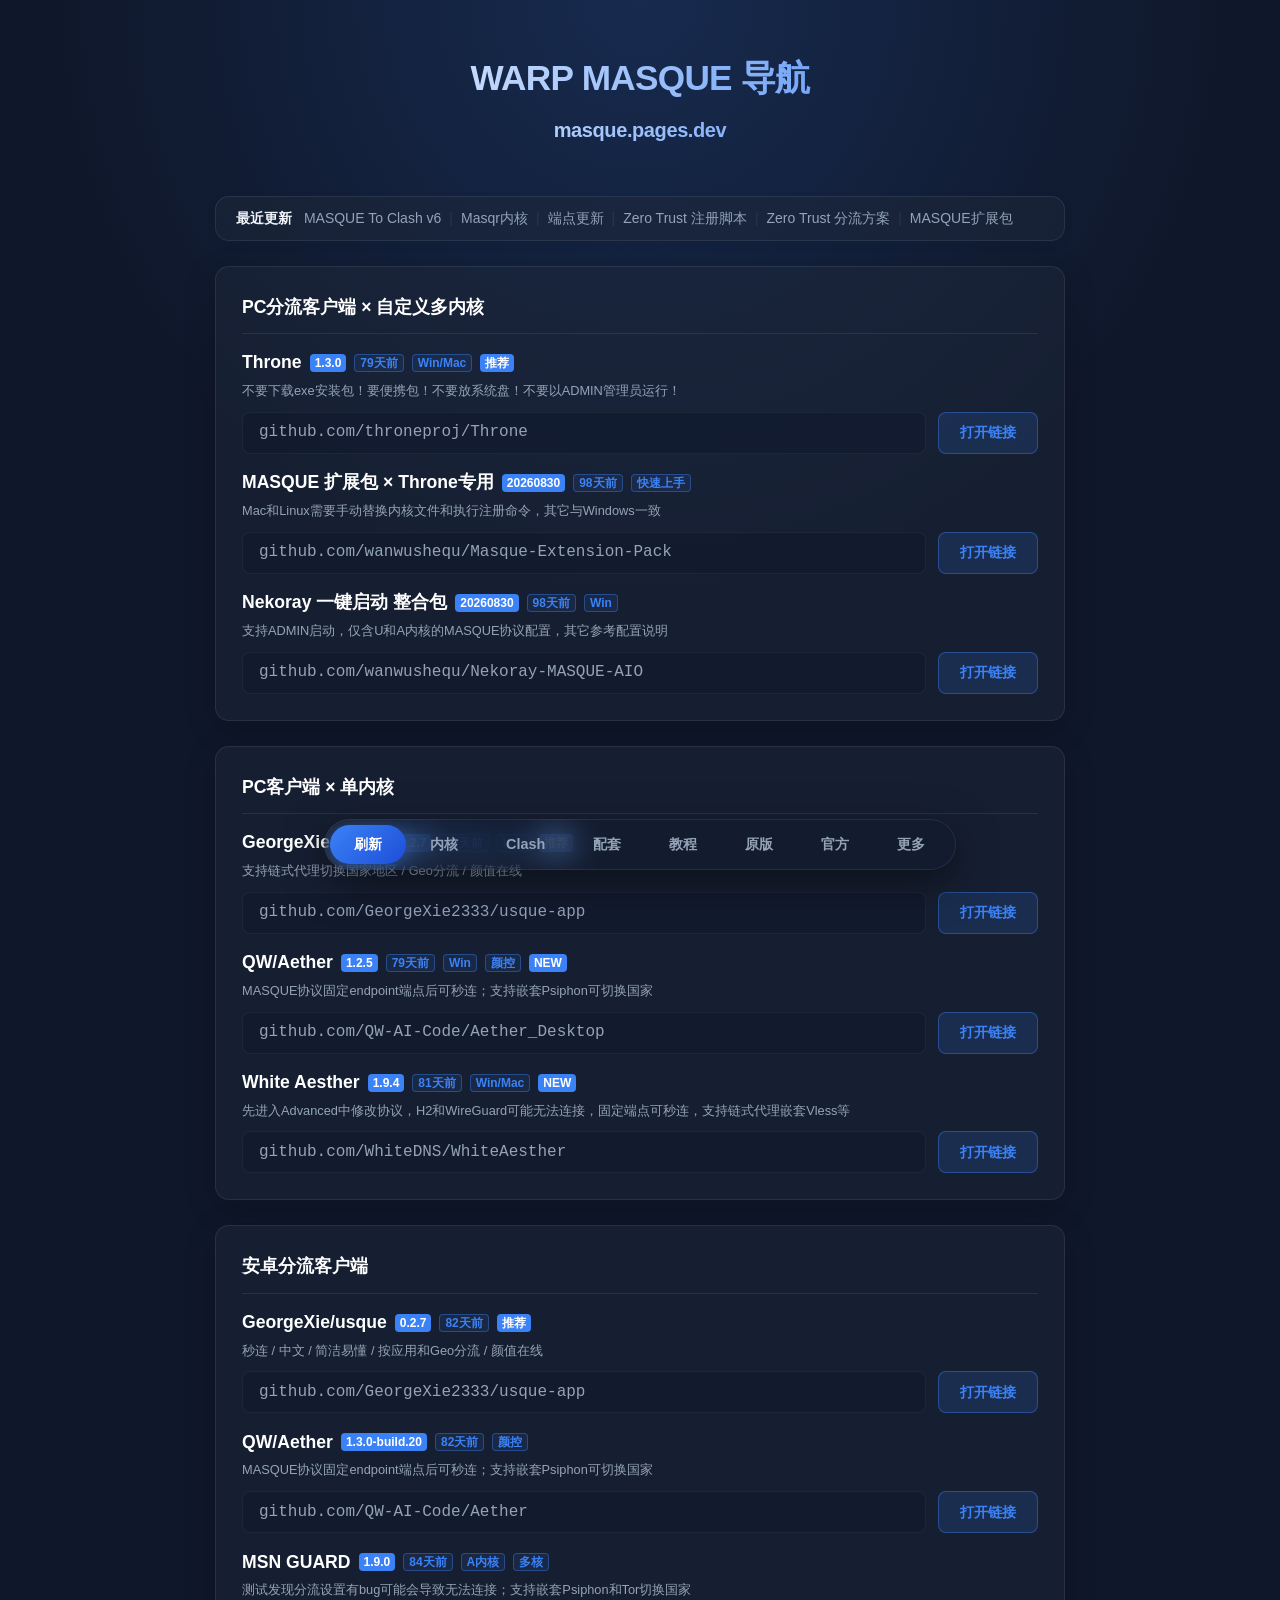
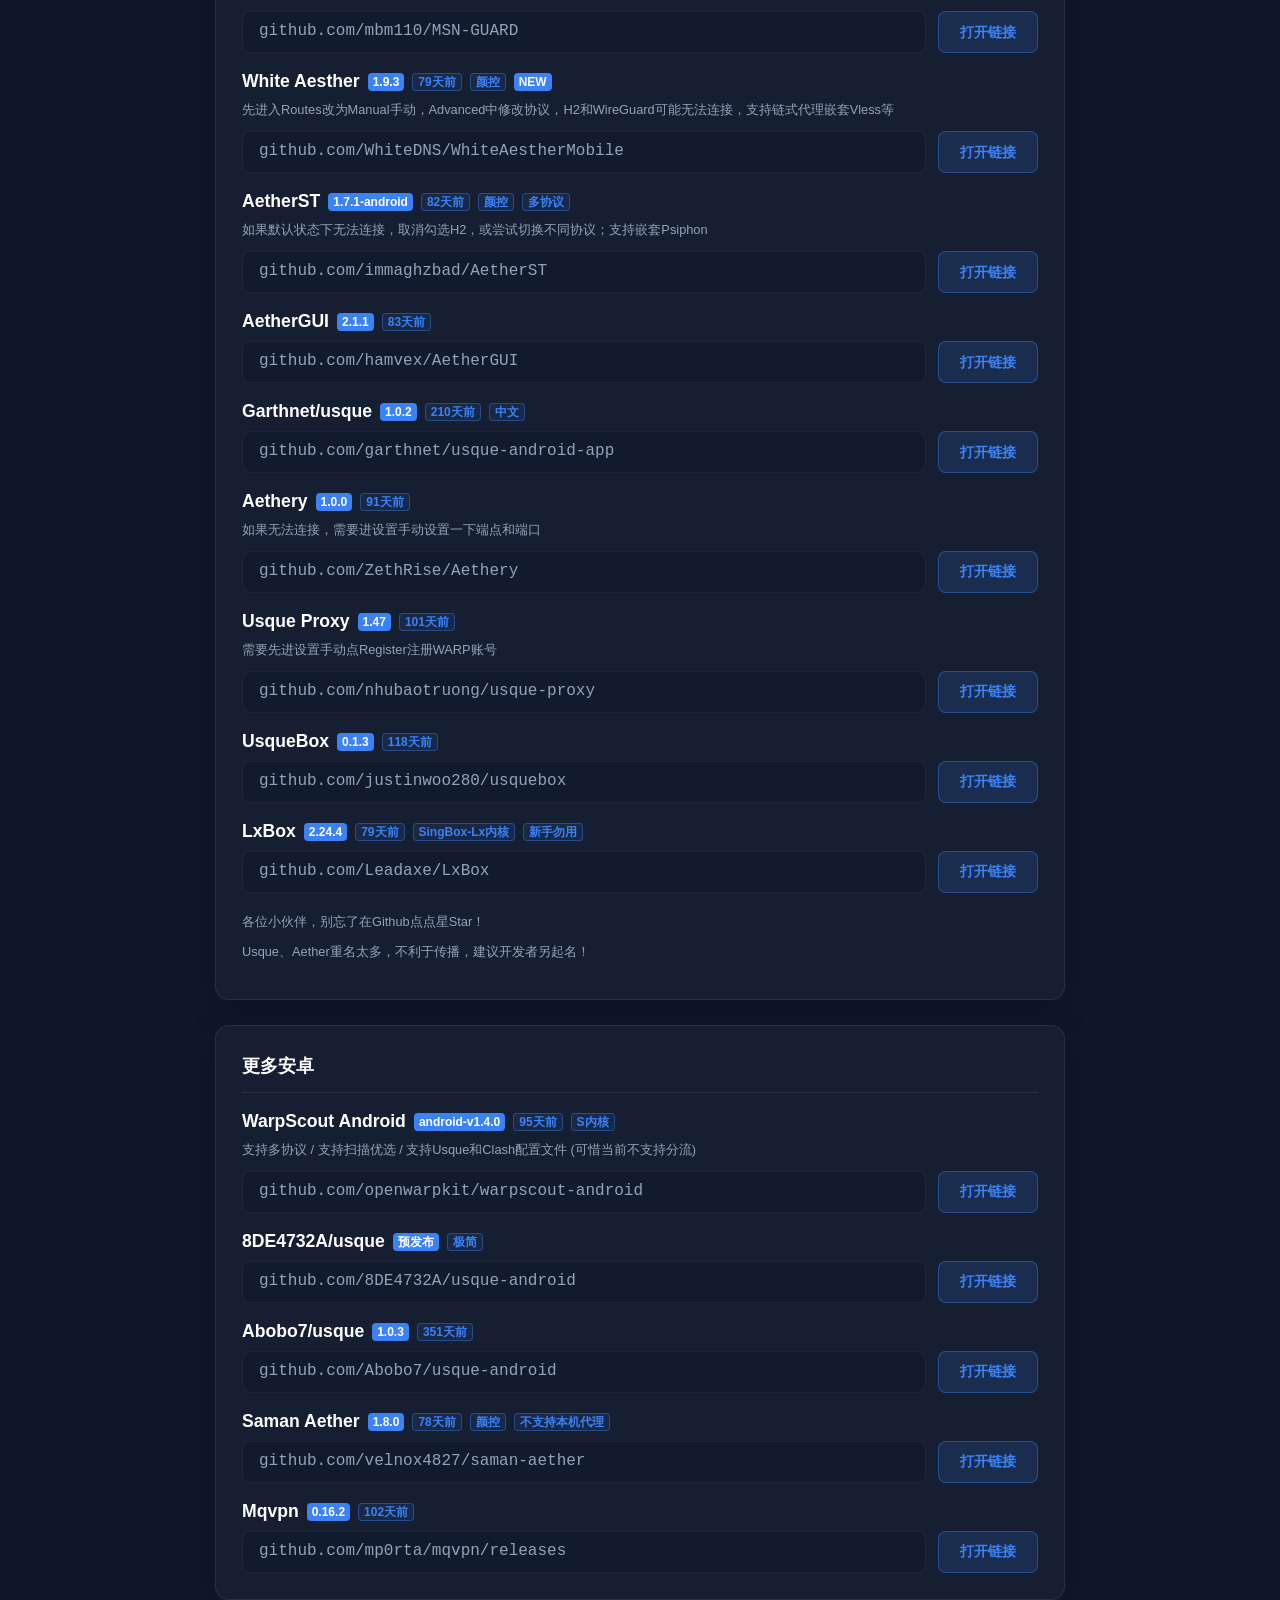
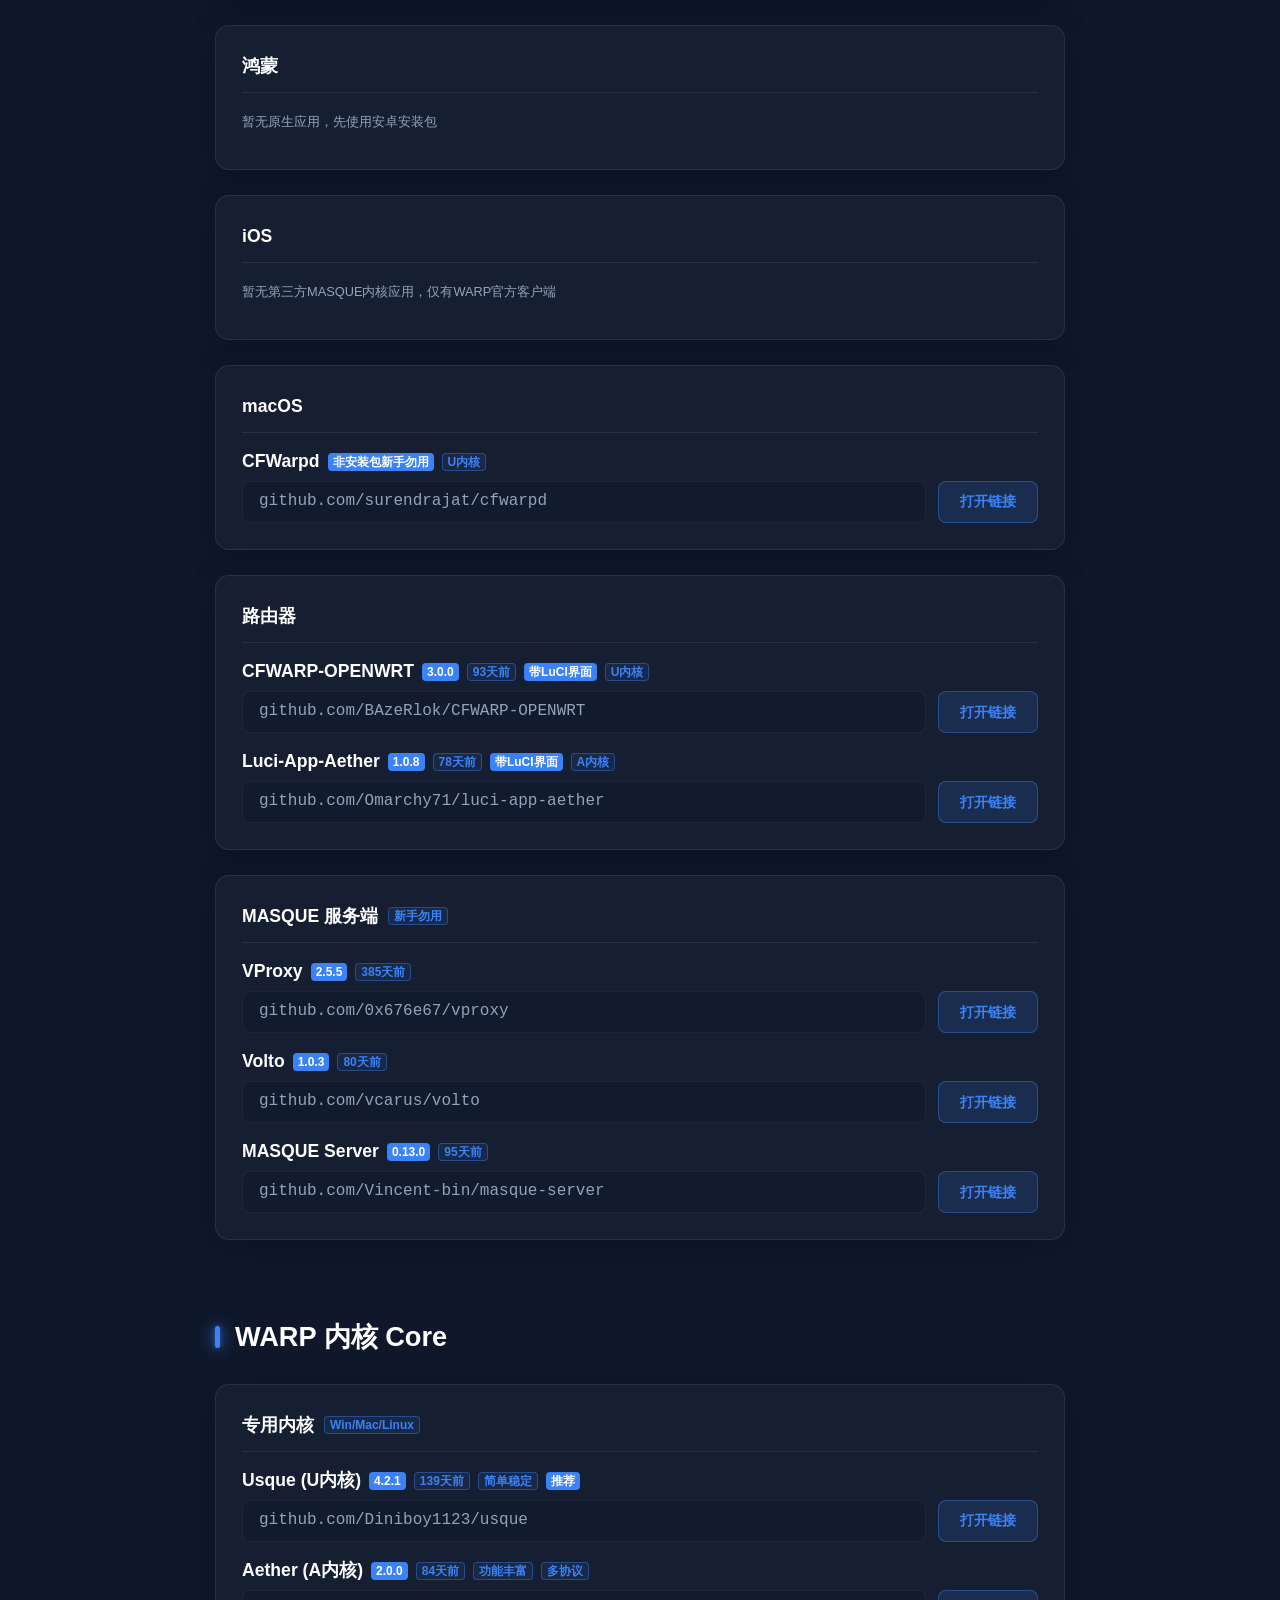
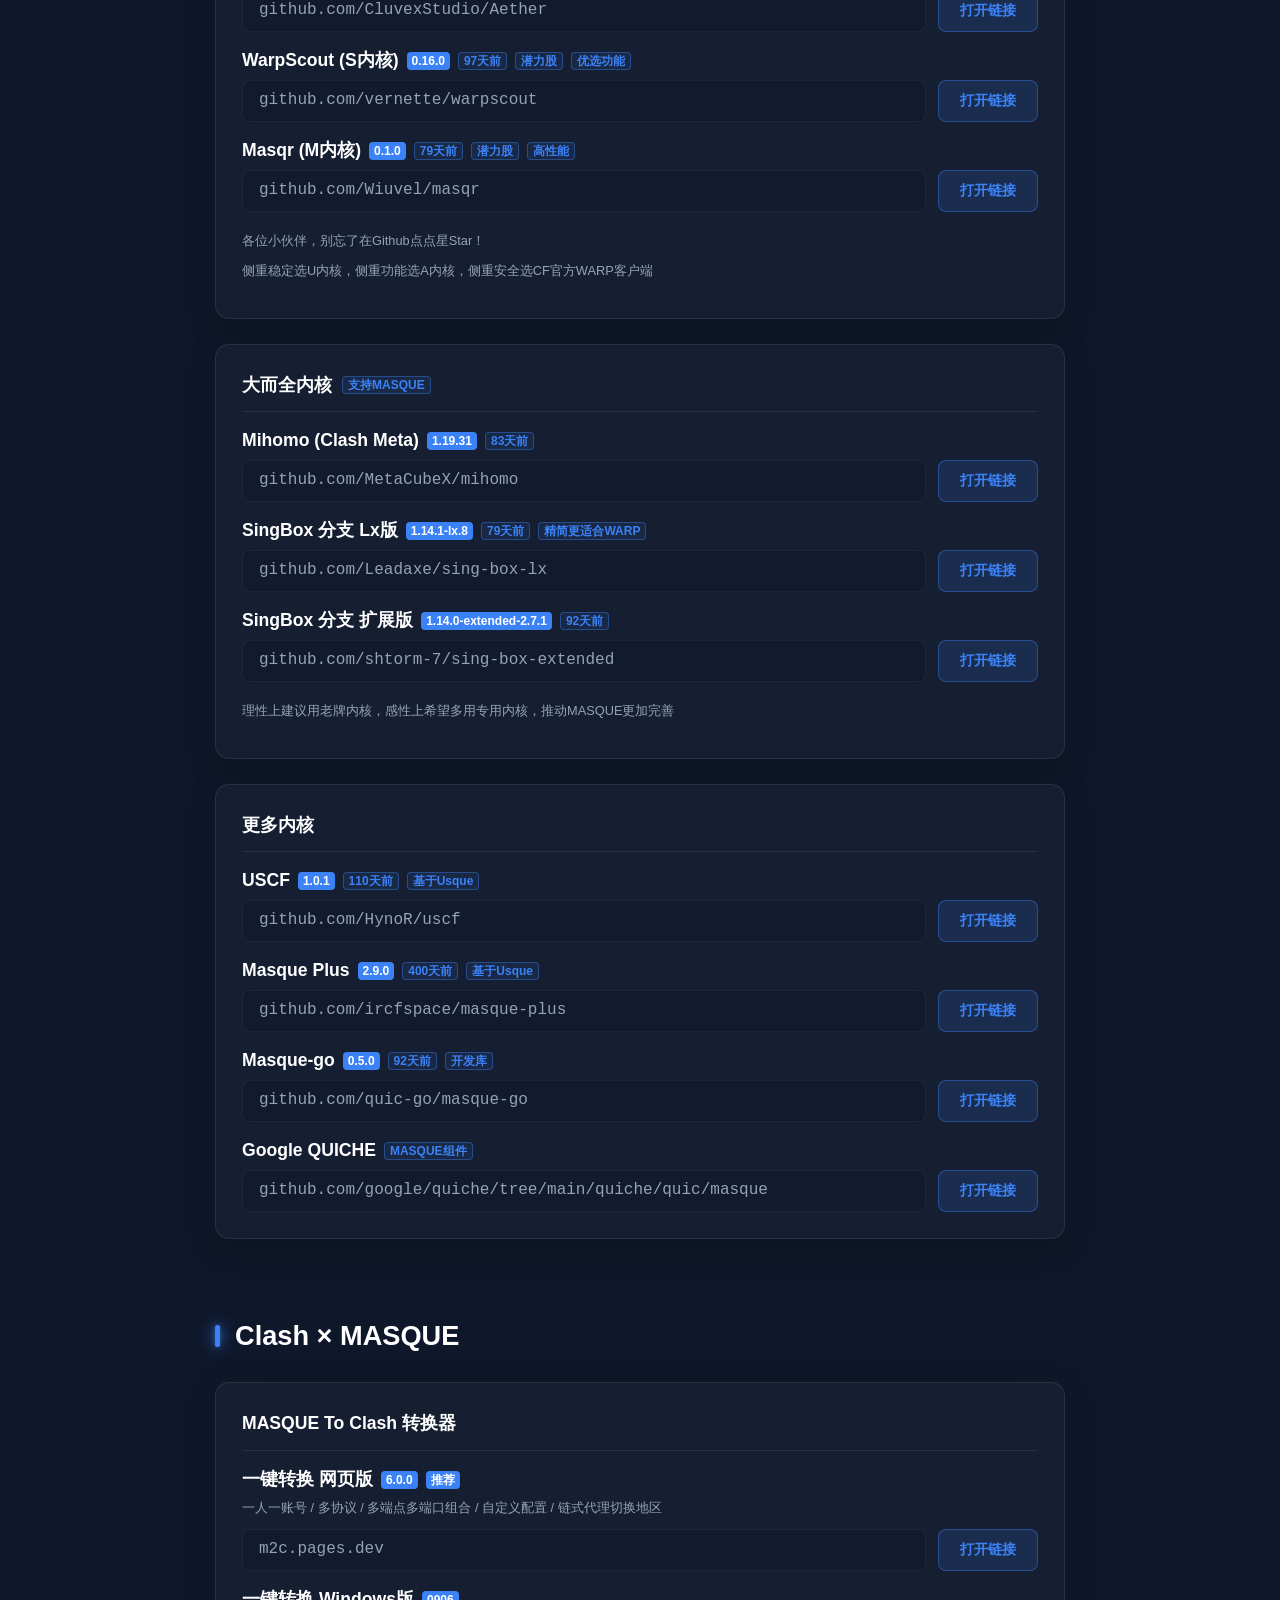
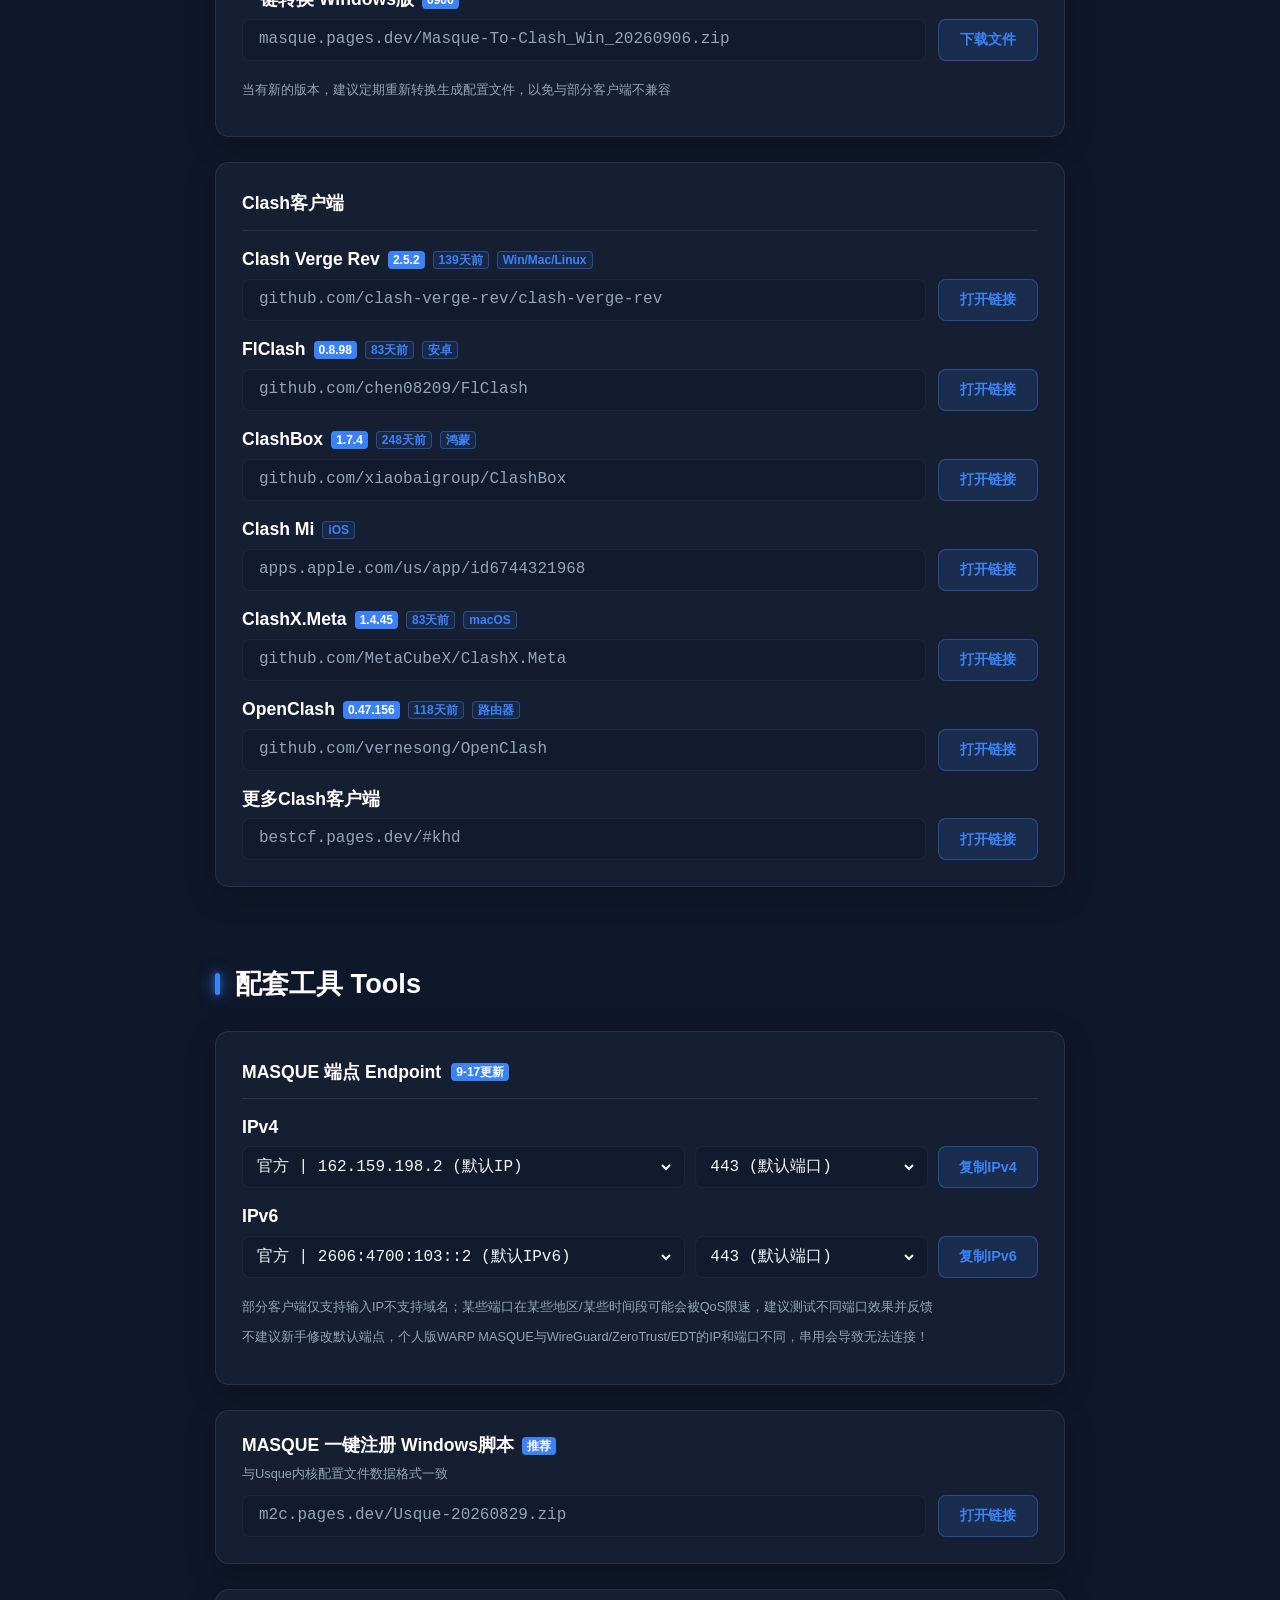
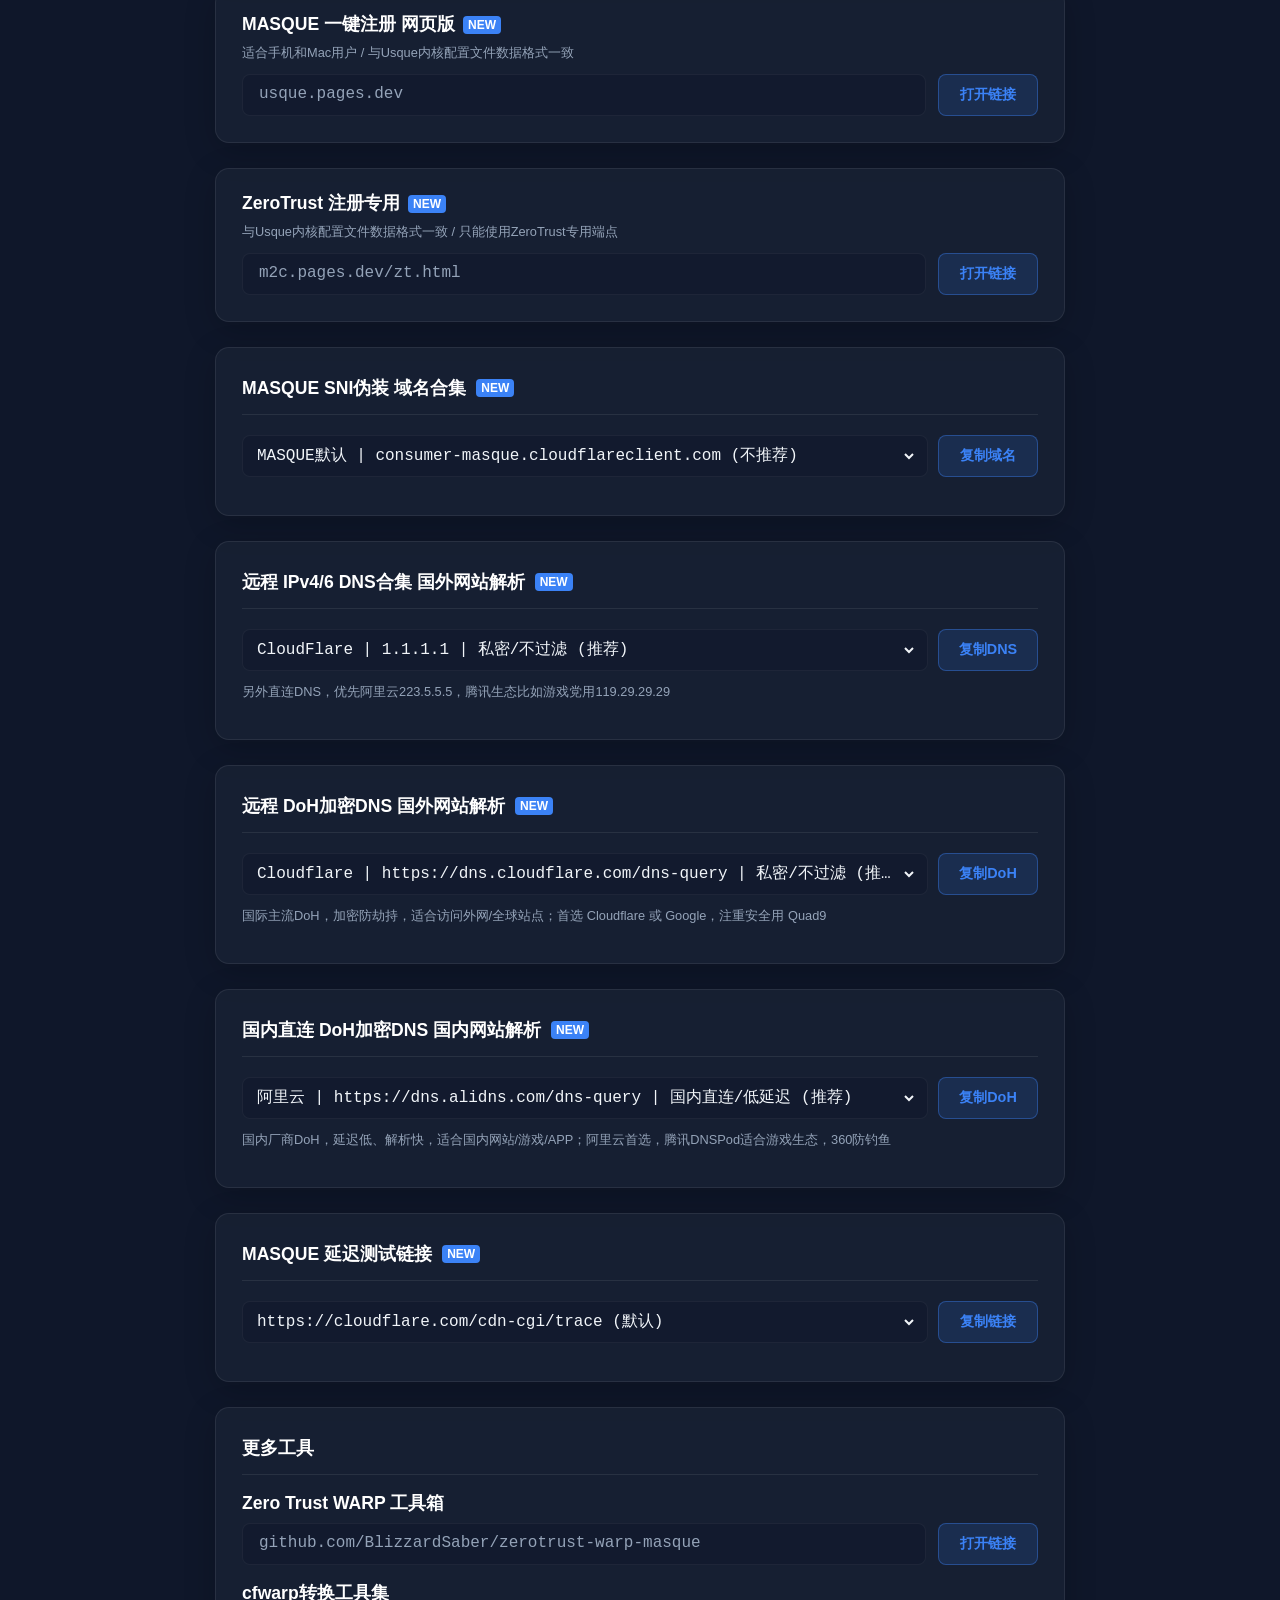
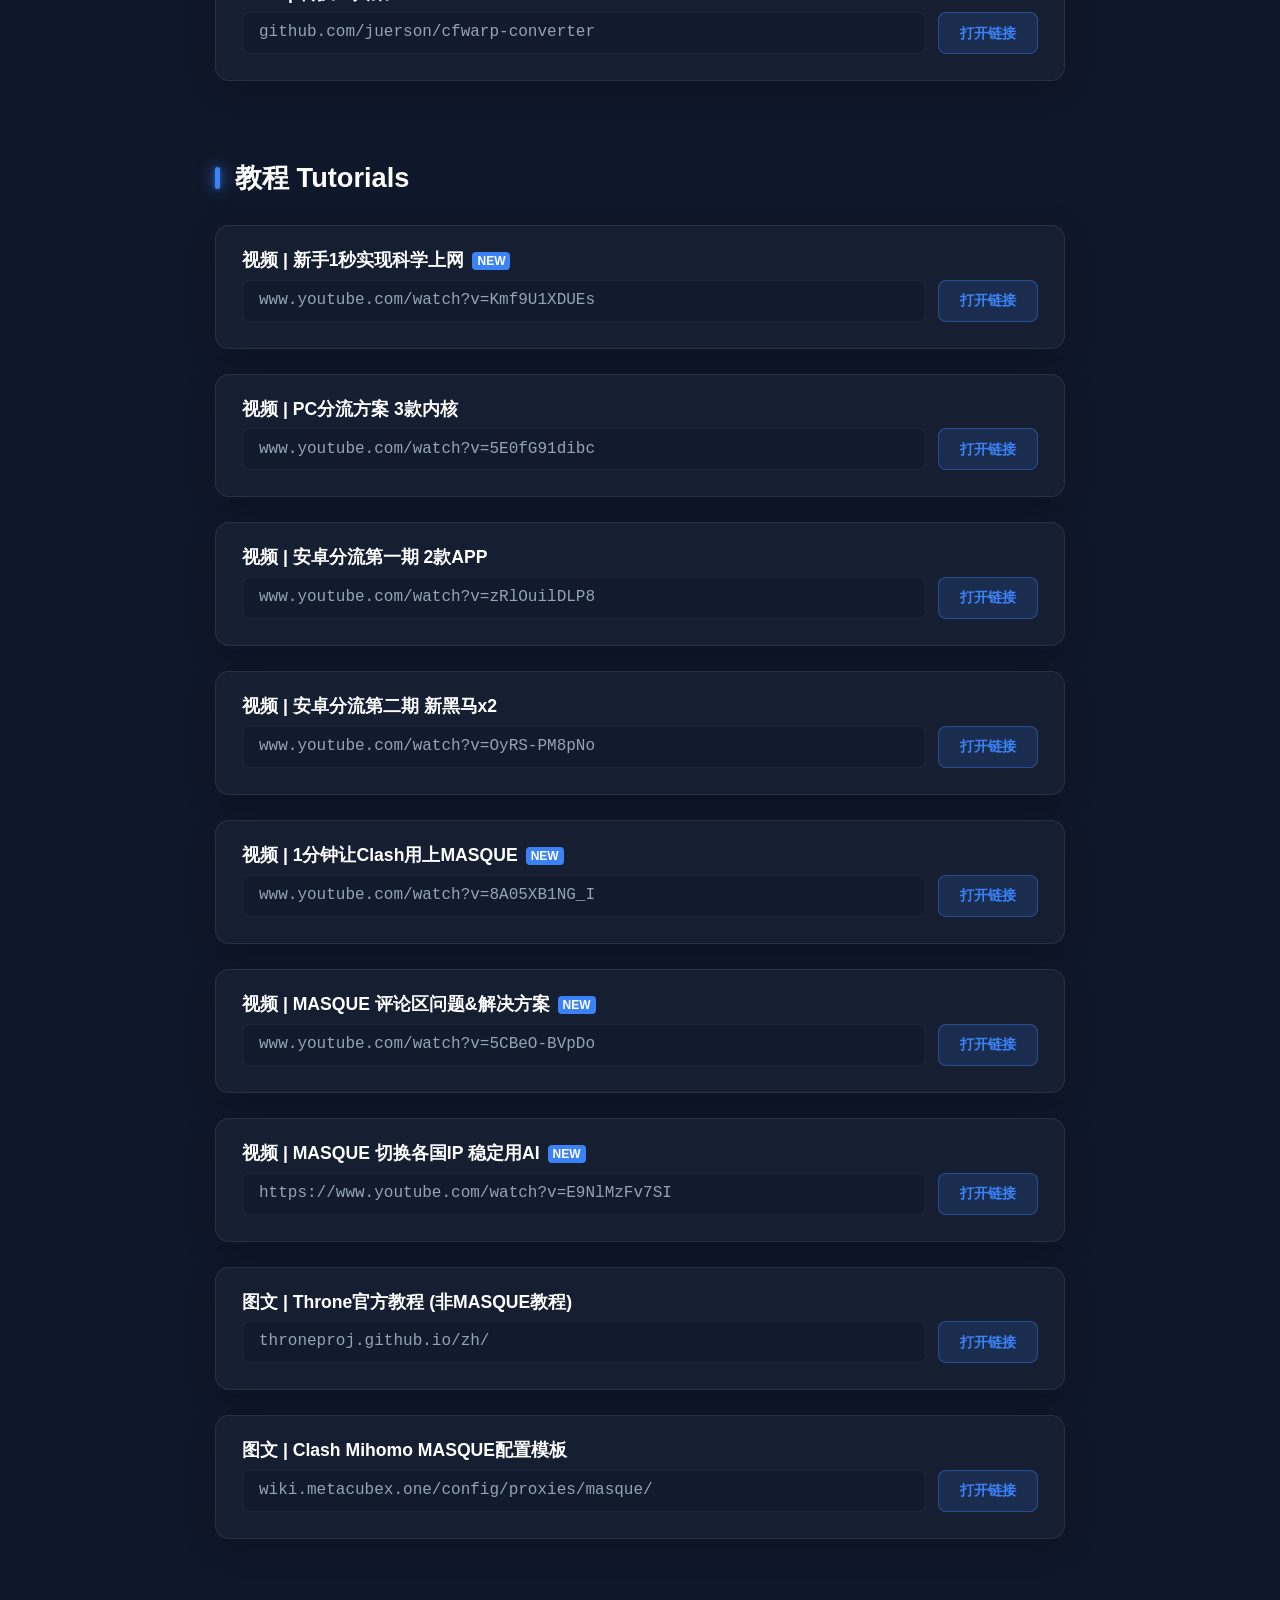
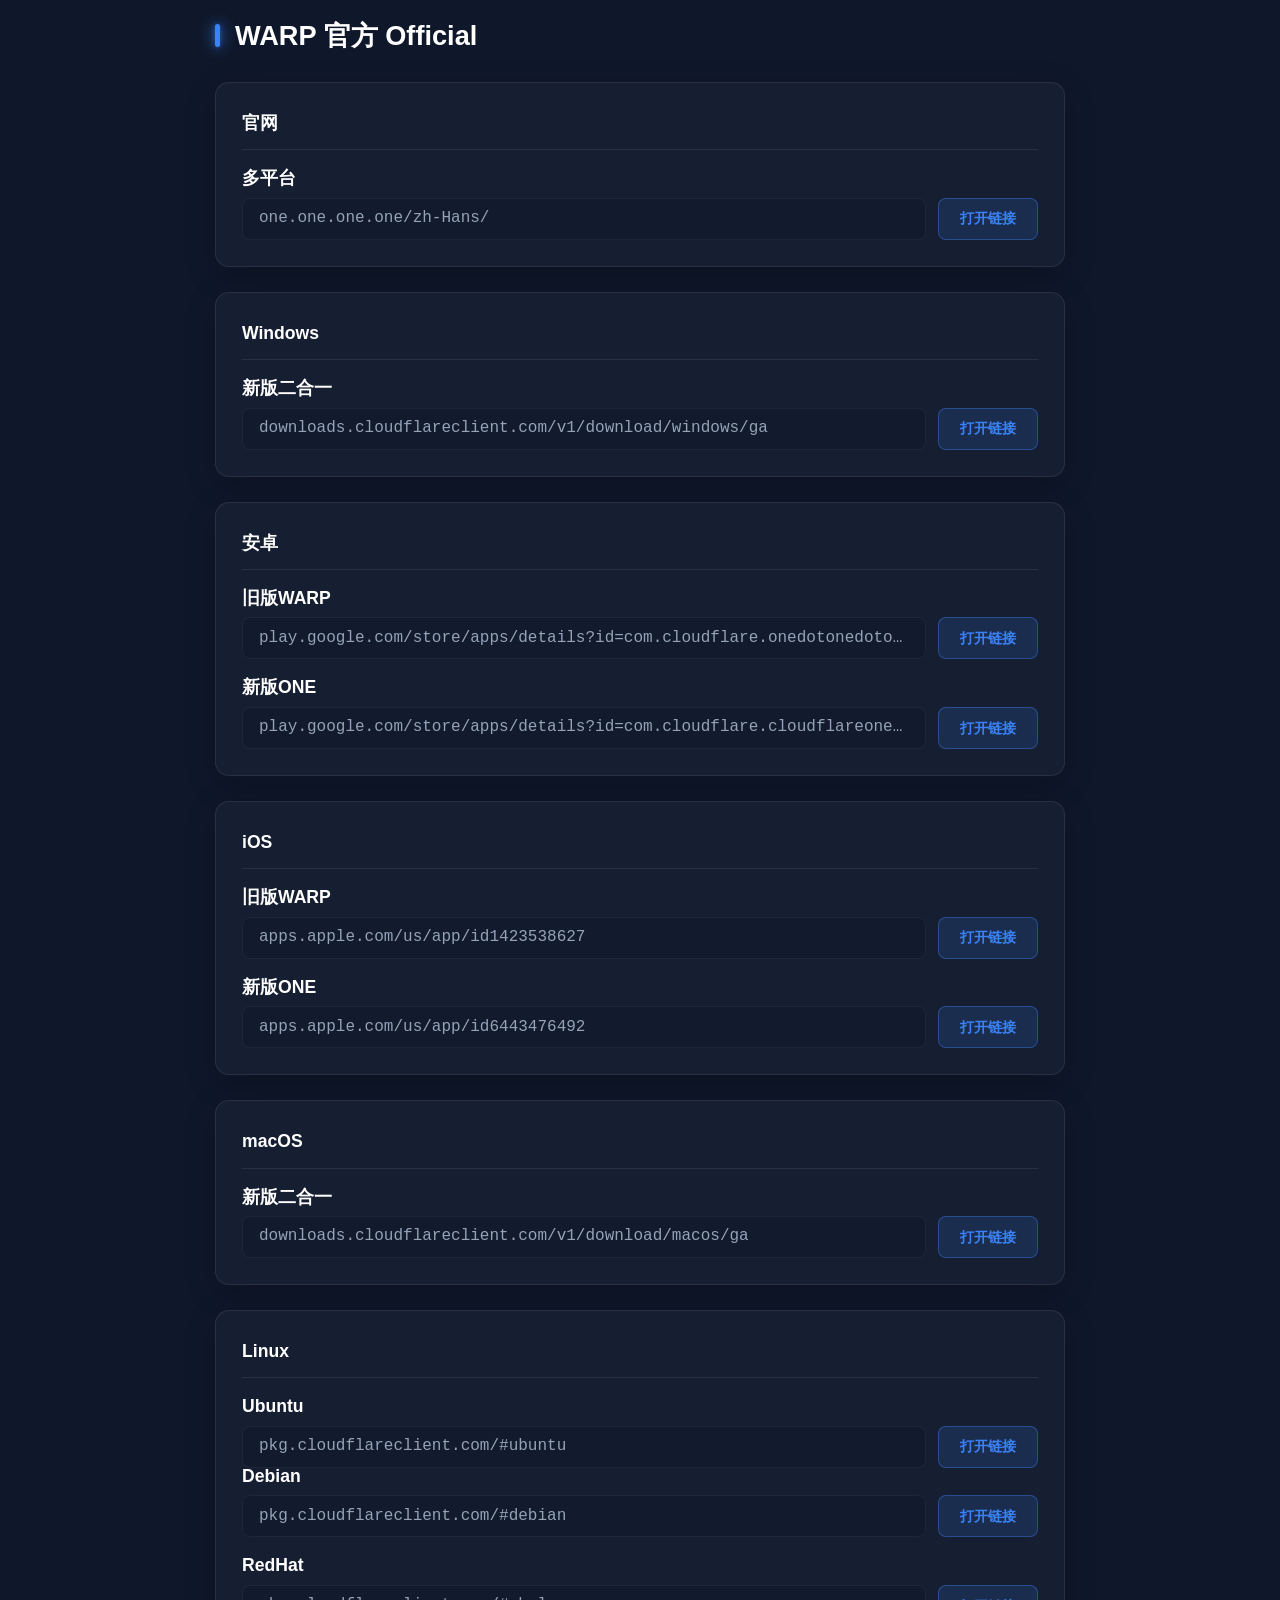
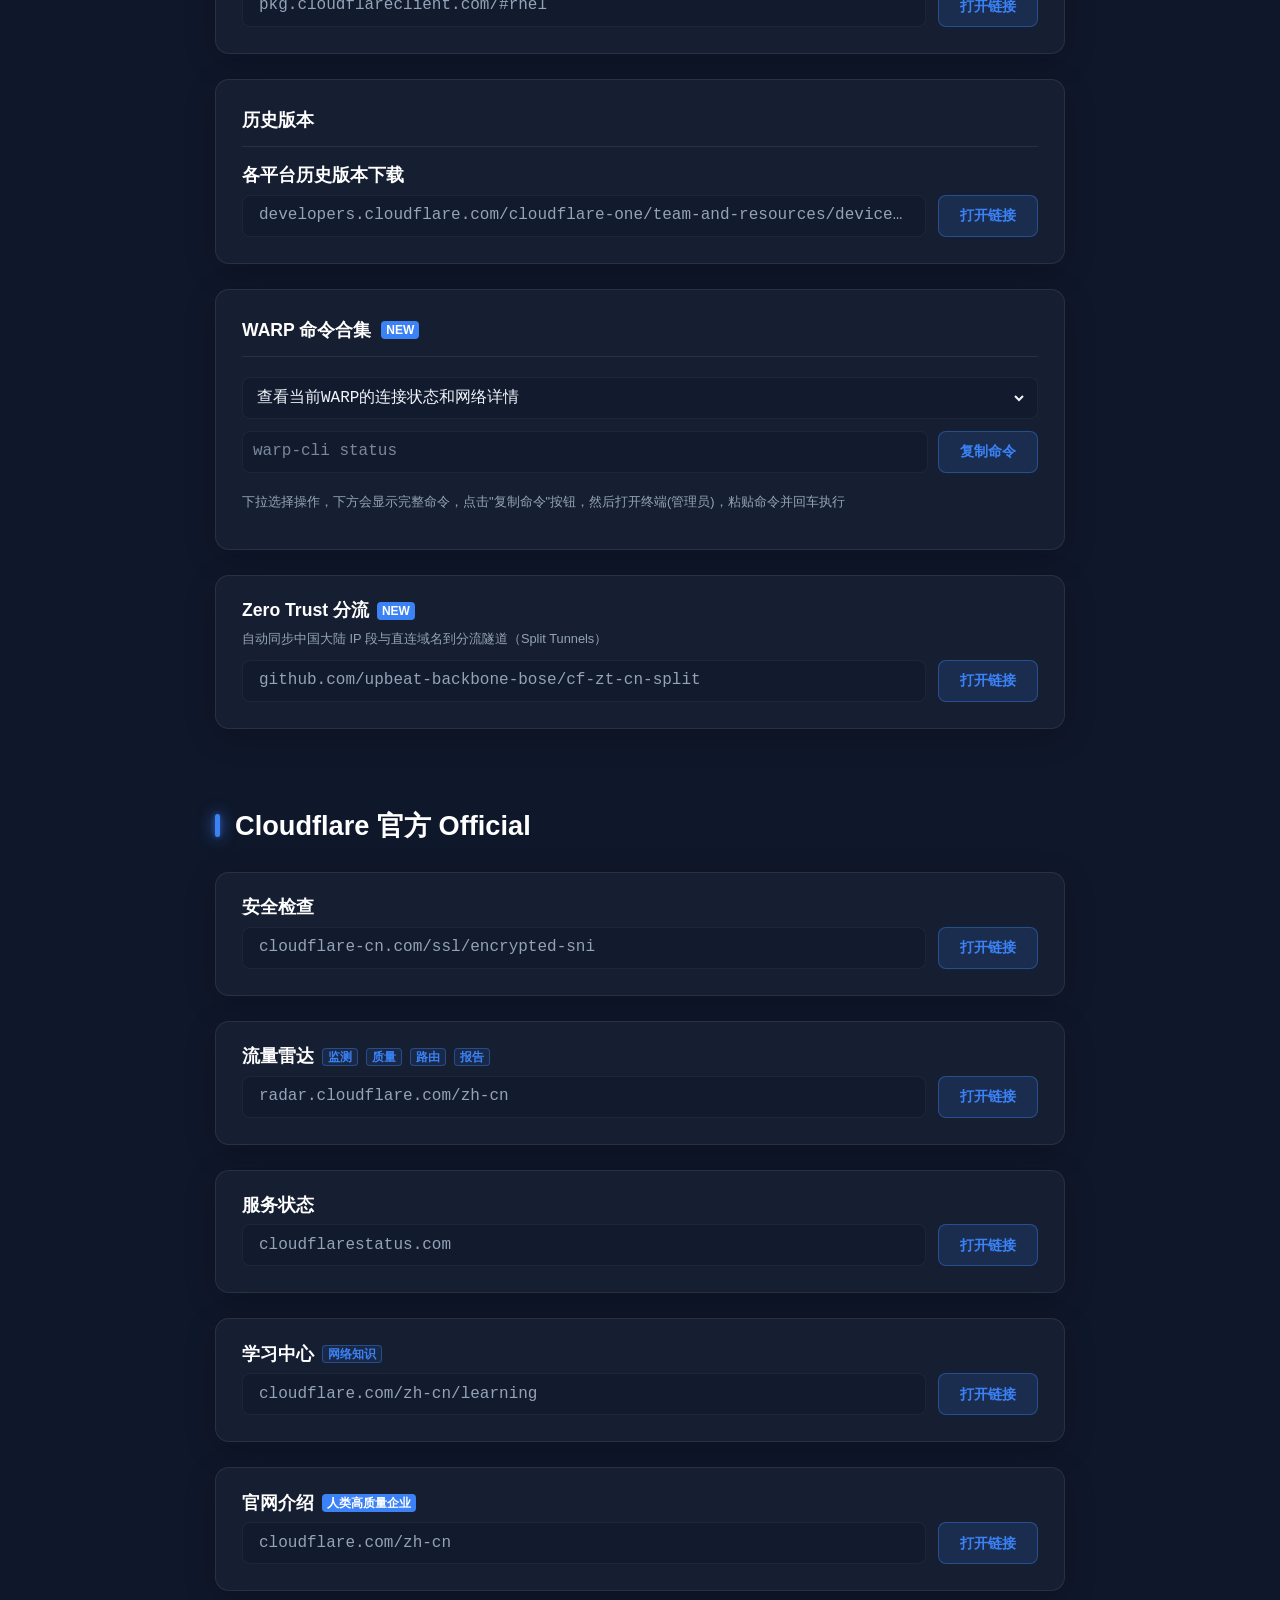
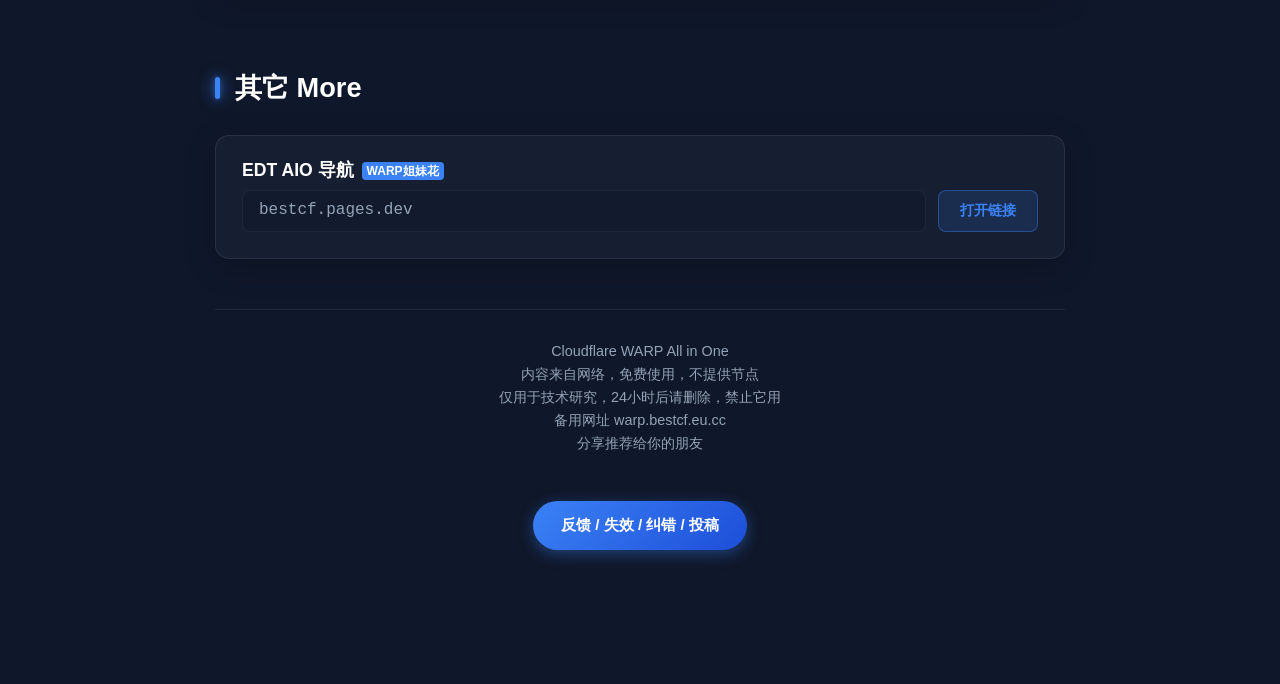
==== commit dea89334: "Update index.html" ====
--- a/index.html
+++ b/index.html
@@ -81,7 +81,7 @@
 			<div class="notice-mini-card">
                 <b style="color: var(--text-main); margin-right: 8px;">最近更新</b>
                 <!-- <span style="color: var(--border-color); margin: 0 8px;">|</span> -->
-                <div class="notice-list"><span>Masqr内核</span><span>MASQUE To Clash v5</span><span>端点更新</span><span>Zero Trust 注册脚本</span><span>Zero Trust 分流方案</span><span>MASQUE扩展包</span></div>
+                <div class="notice-list"><span>MASQUE To Clash v6</span><span>Masqr内核</span><span>端点更新</span><span>Zero Trust 注册脚本</span><span>Zero Trust 分流方案</span><span>MASQUE扩展包</span></div>
             </div>			
             <div class="group-card">
                 <div class="group-name">PC分流客户端 × 自定义多内核</div>
@@ -478,8 +478,8 @@
                 <!-- <div class="group-name">Usque .json 转 Clash .yaml</div>			 -->
                 <div class="group-name">MASQUE To Clash 转换器</div>			
 				<div class="link-row">
-                    <div class="item-header"><span class="item-title">一键转换 网页版</span><span class="tag tag-featured">5.7.0</span><span class="tag tag-featured">推荐</span></div>
-					<div class="item-desc">一人一账号 / 多协议 / 多端点多端口组合 / 可自定义配置 / 链式代理切换地区</div>	
+                    <div class="item-header"><span class="item-title">一键转换 网页版</span><span class="tag tag-featured">6.0.0</span><span class="tag tag-featured">推荐</span></div>
+					<div class="item-desc">一人一账号 / 多协议 / 多端点多端口组合 / 自定义配置 / 链式代理切换地区</div>	
                     <div class="action-area">
                         <div class="url-box"><span class="url-text">m2c.pages.dev</span></div>
                         <a href="https://m2c.pages.dev" class="open-btn" target="_blank">打开链接</a>
@@ -667,11 +667,11 @@
                 </div>
             </div>	
             <div class="group-card"> 
-                <div class="item-header"><span class="item-title">ZeroTrust 注册 Windows脚本</span><span class="tag tag-featured">NEW</span></div>
+                <div class="item-header"><span class="item-title">ZeroTrust 注册专用</span><span class="tag tag-featured">NEW</span></div>
 				<div class="item-desc">与Usque内核配置文件数据格式一致 / 只能使用ZeroTrust专用端点</div>	
                 <div class="action-area">
-                    <div class="url-box"><span class="url-text">m2c.pages.dev/Usque-ZeroTrust-20260911.zip</span></div>
-                    <a href="https://m2c.pages.dev/Usque-ZeroTrust-20260911.zip" class="open-btn" target="_blank">打开链接</a>
+                    <div class="url-box"><span class="url-text">m2c.pages.dev/zt.html</span></div>
+                    <a href="https://m2c.pages.dev/zt.html" class="open-btn" target="_blank">打开链接</a>
                 </div>
             </div>
 
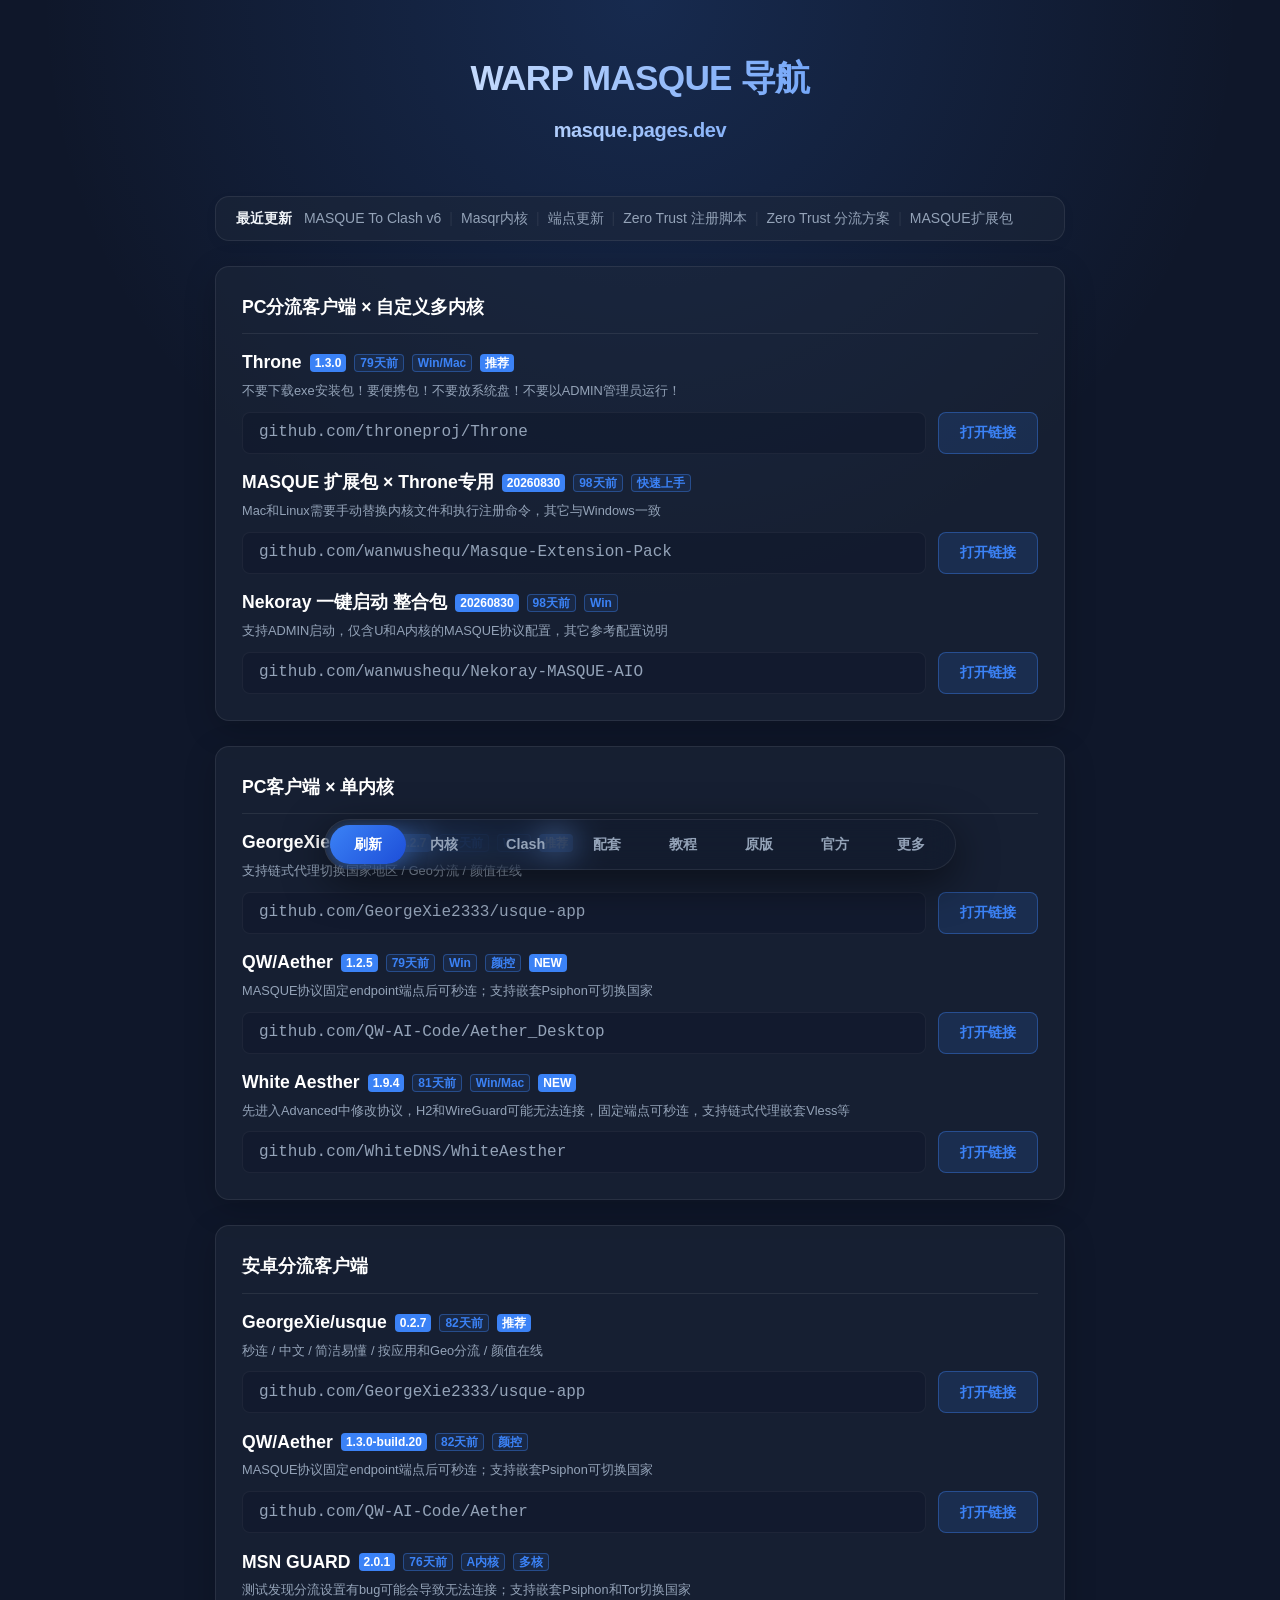
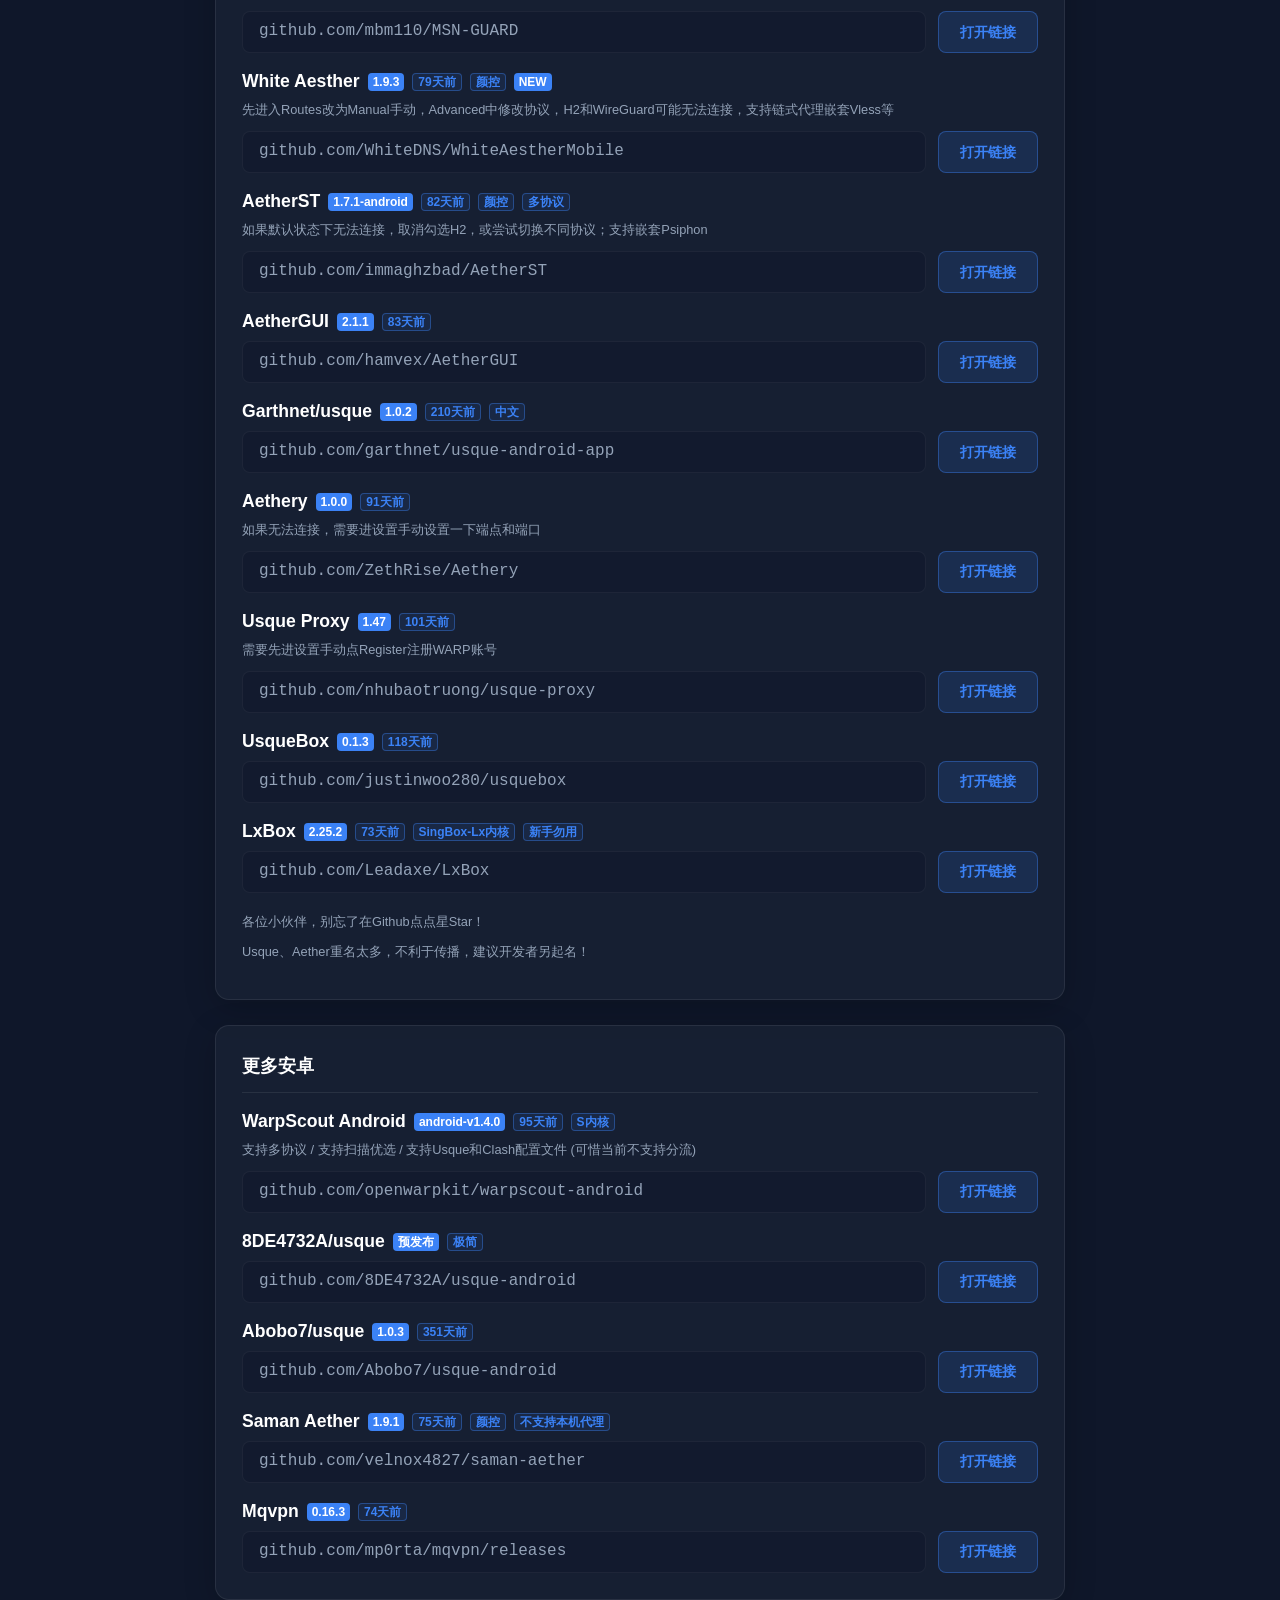
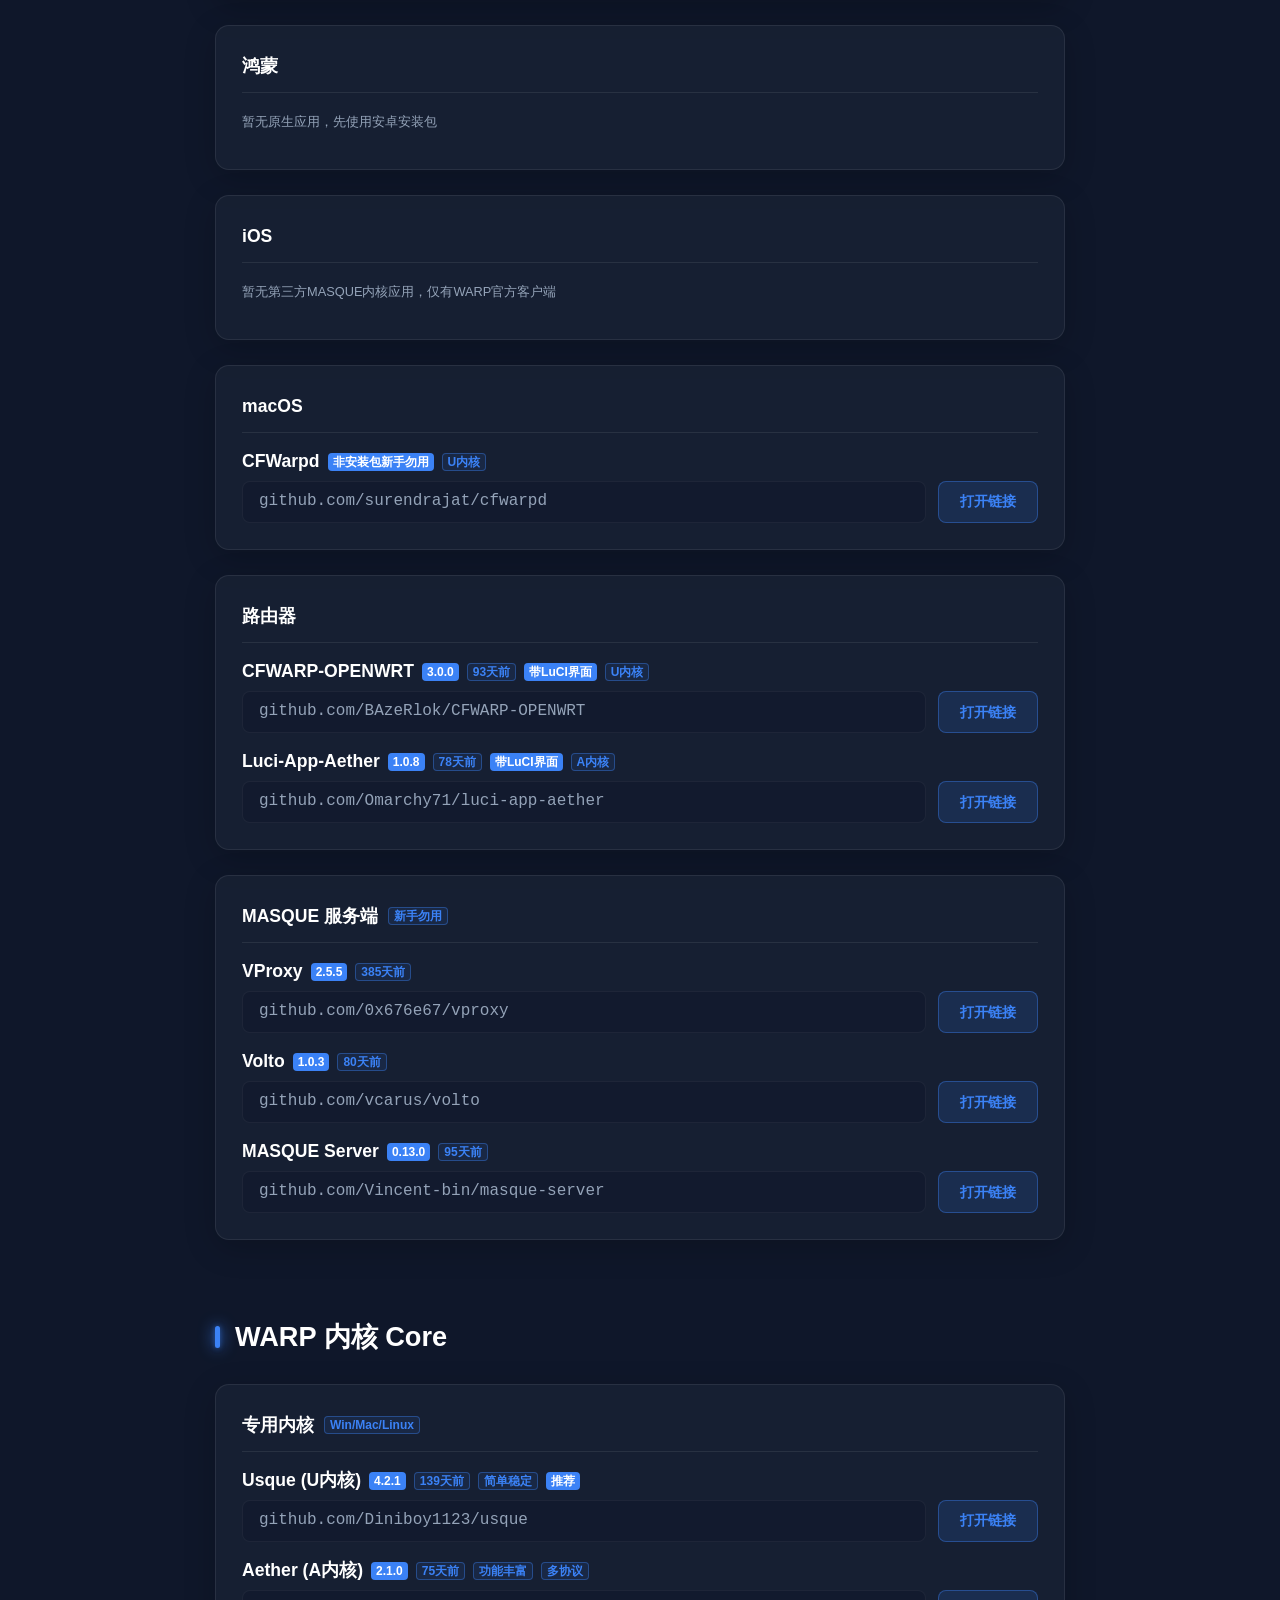
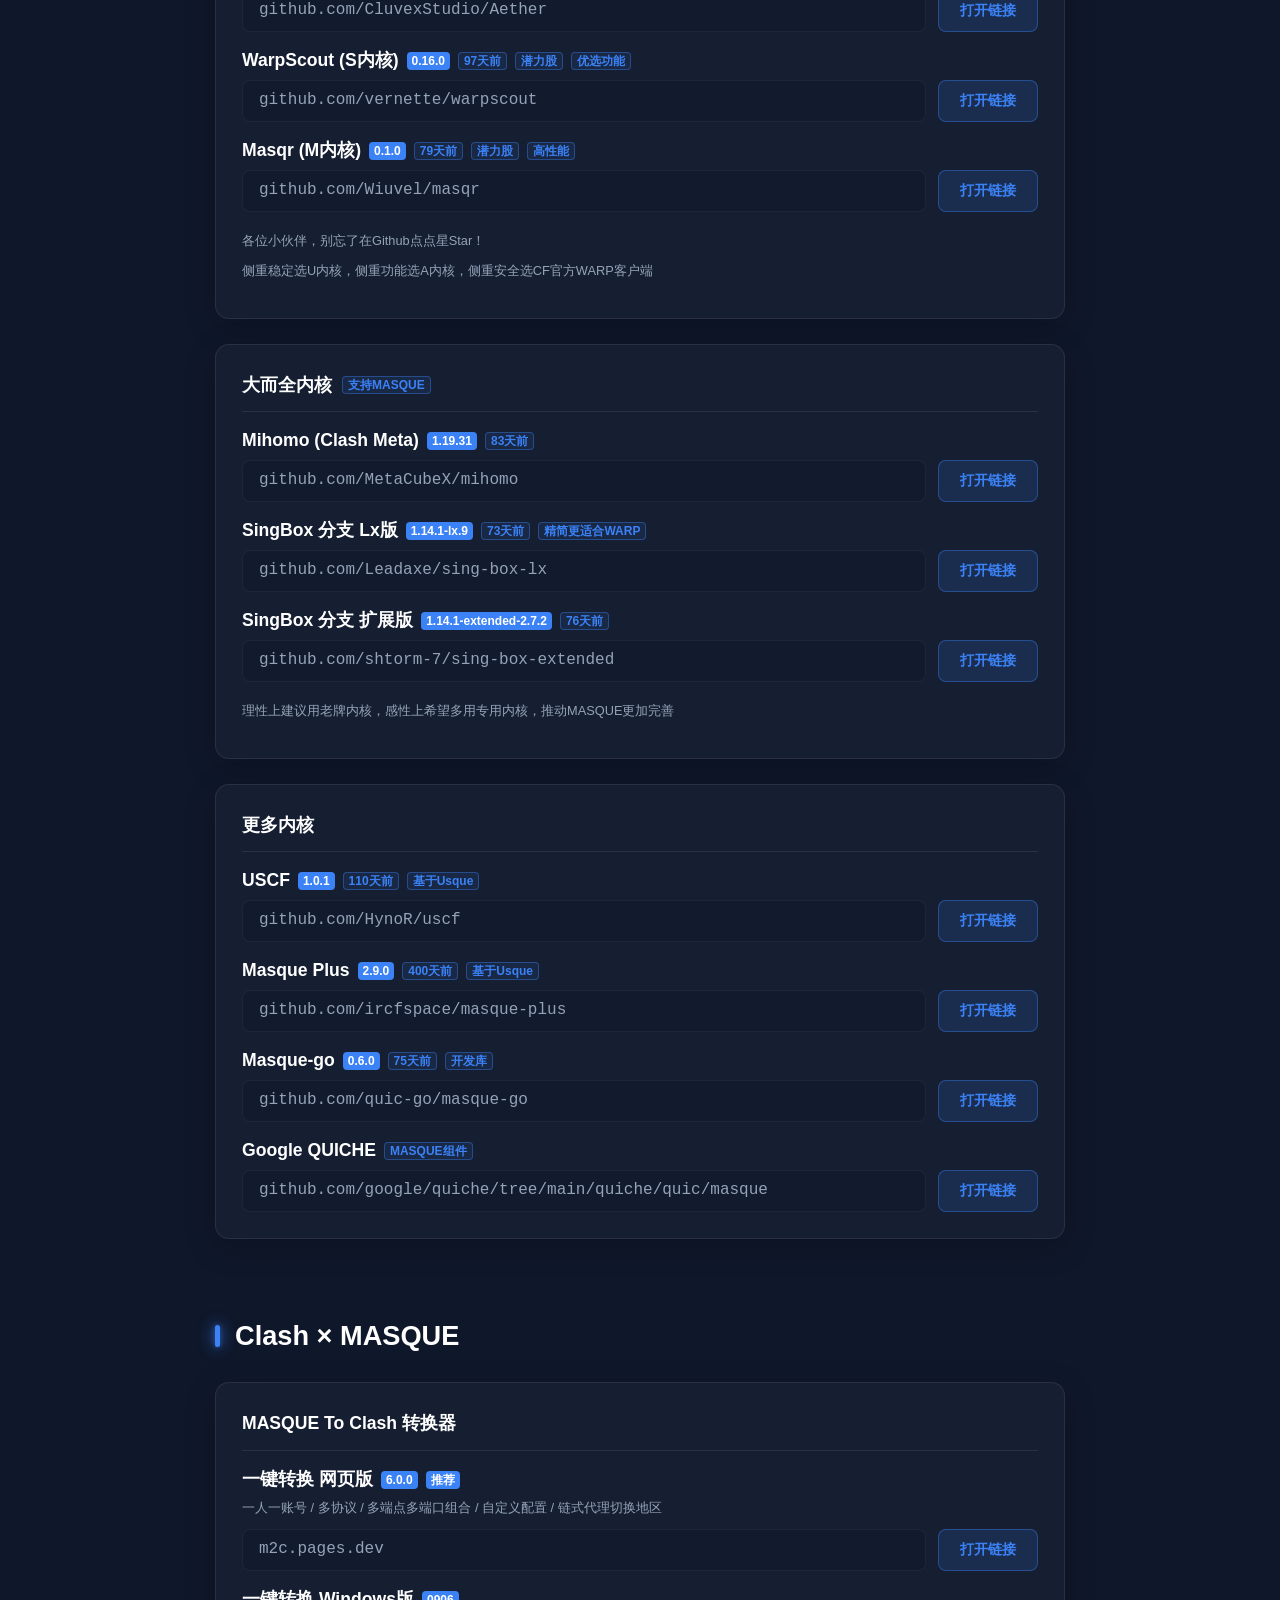
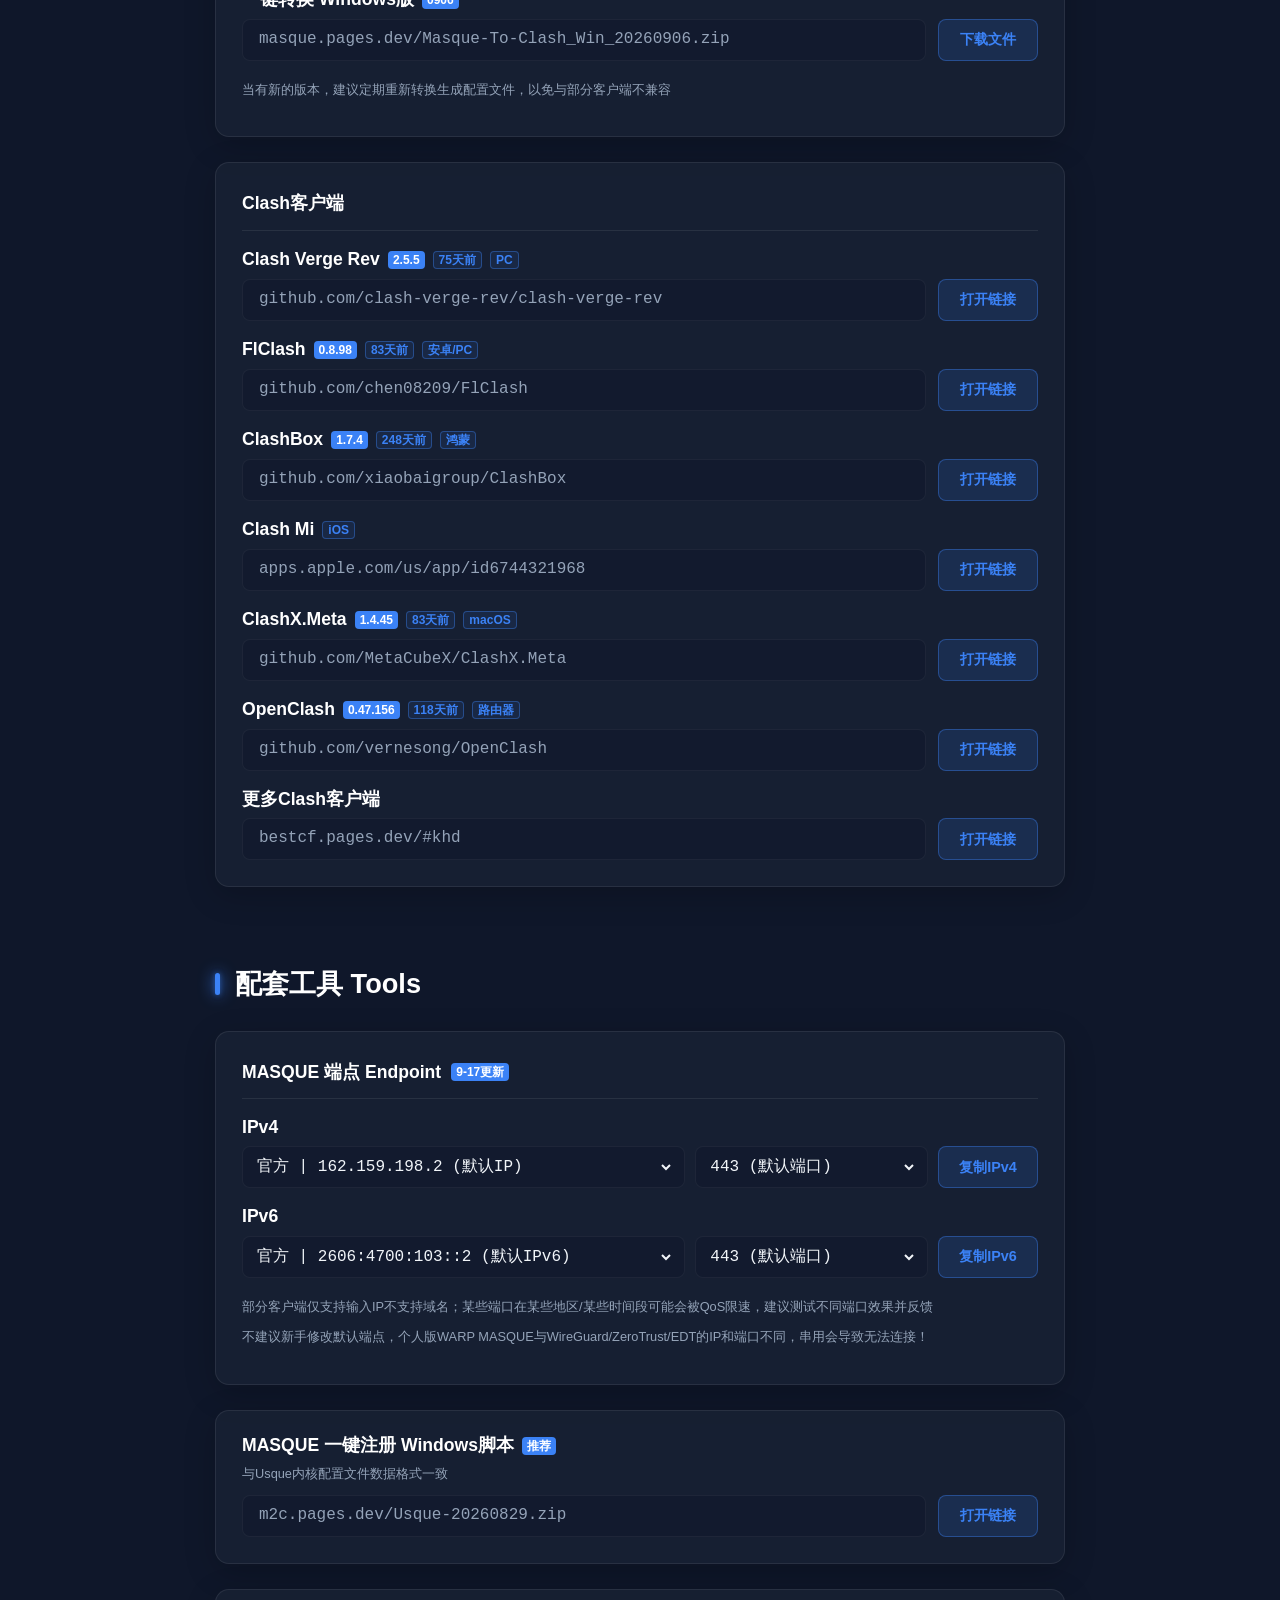
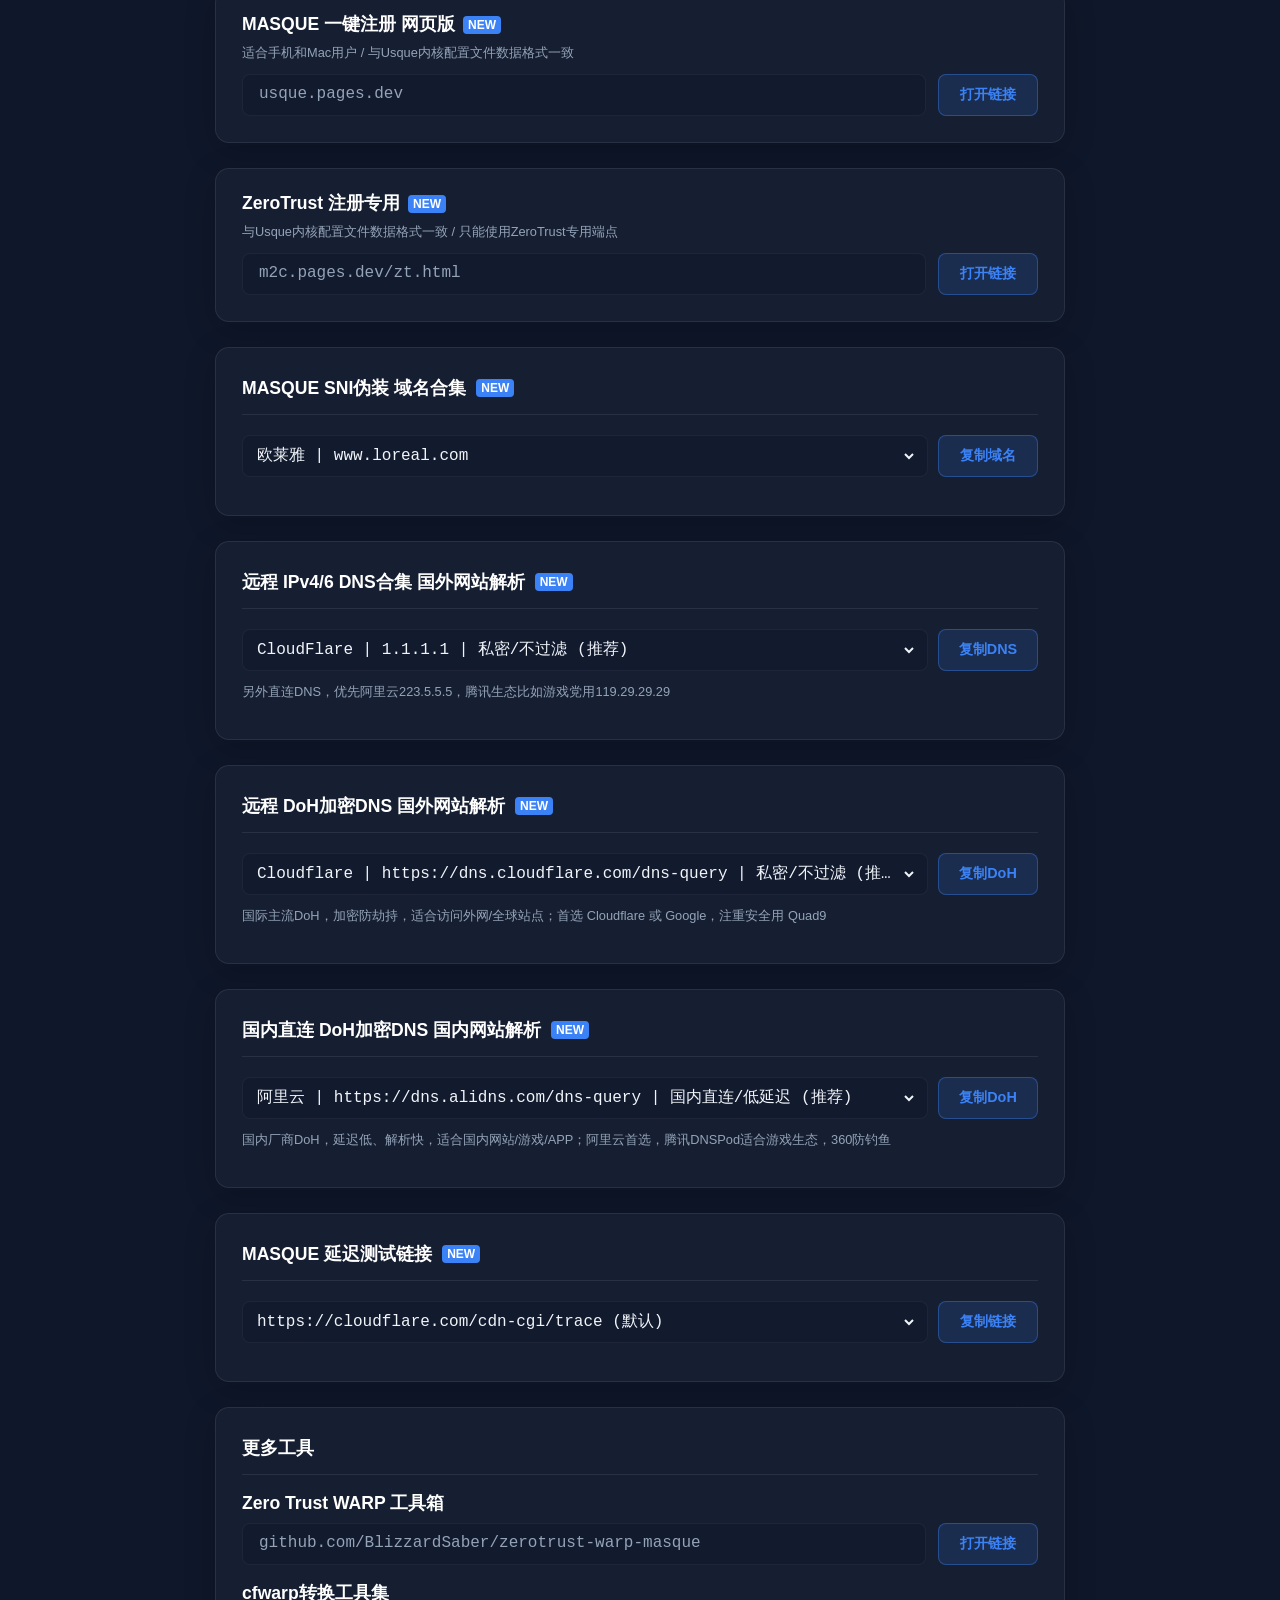
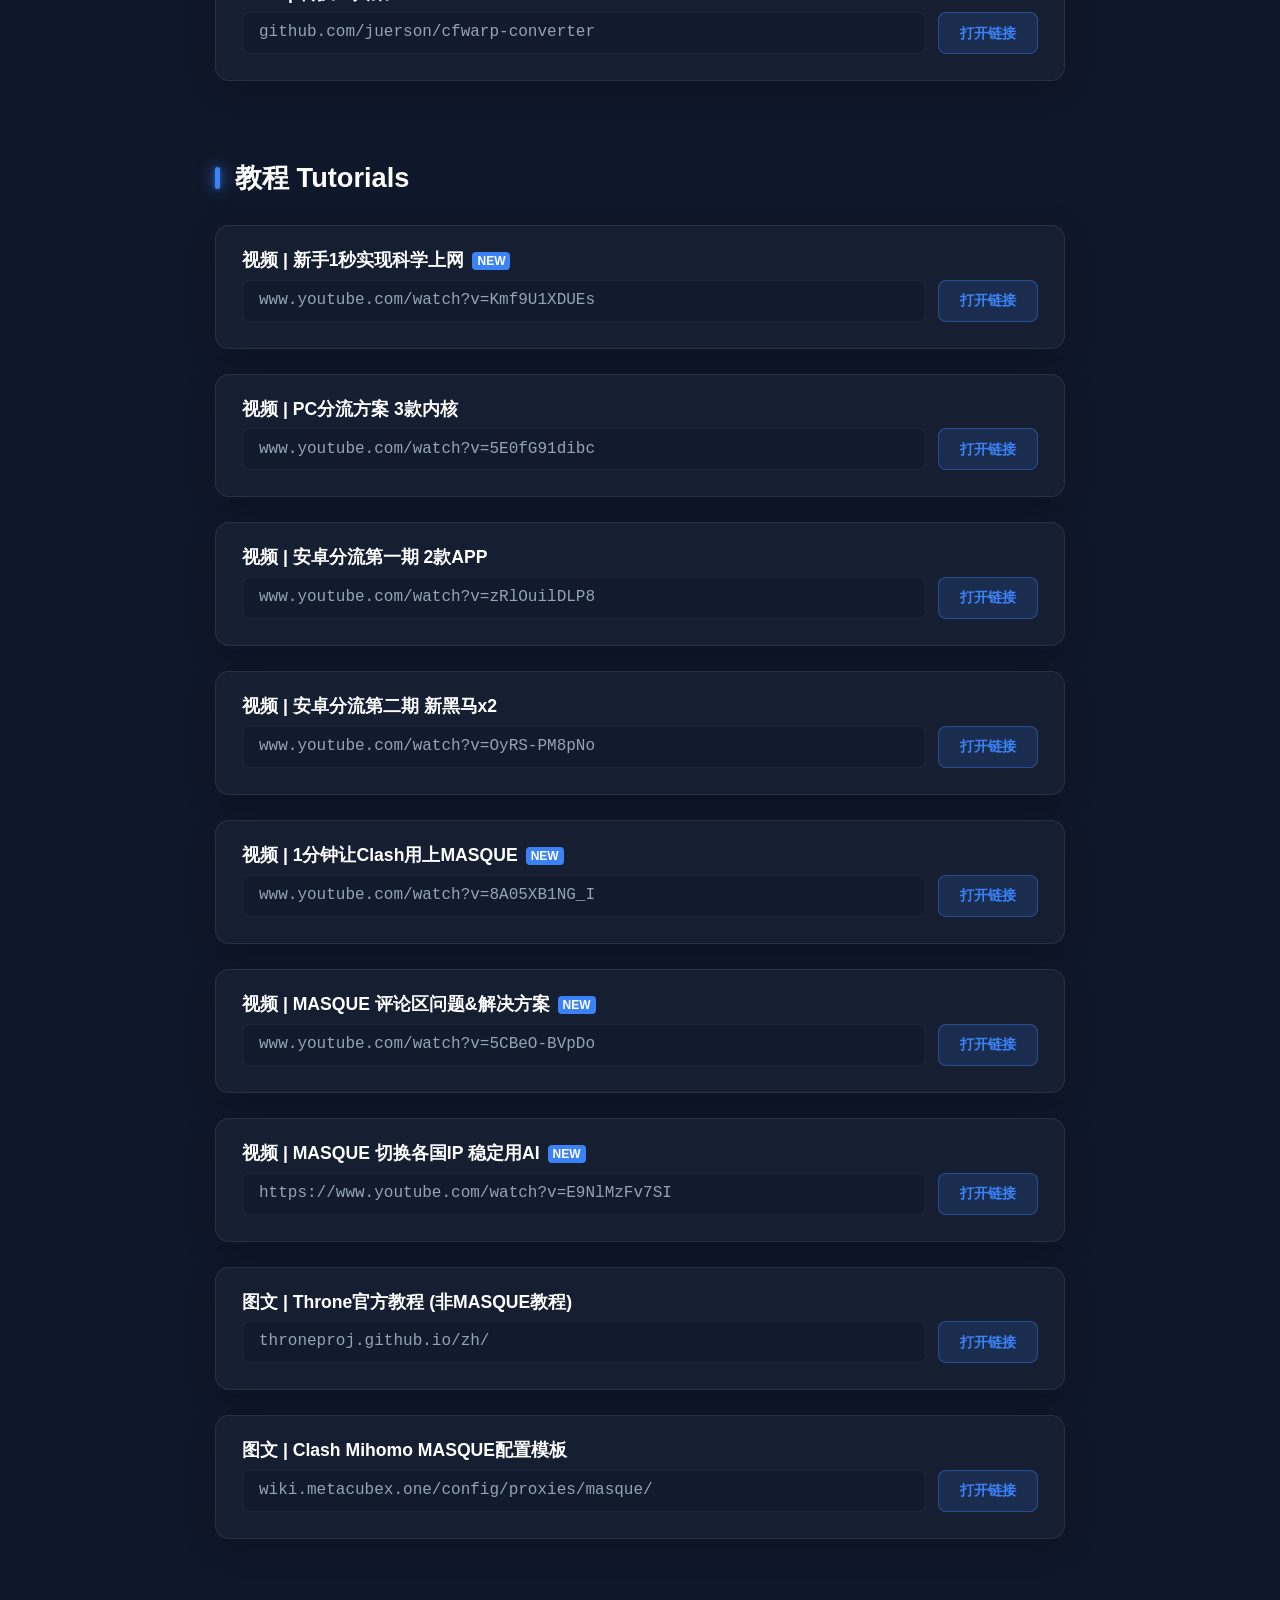
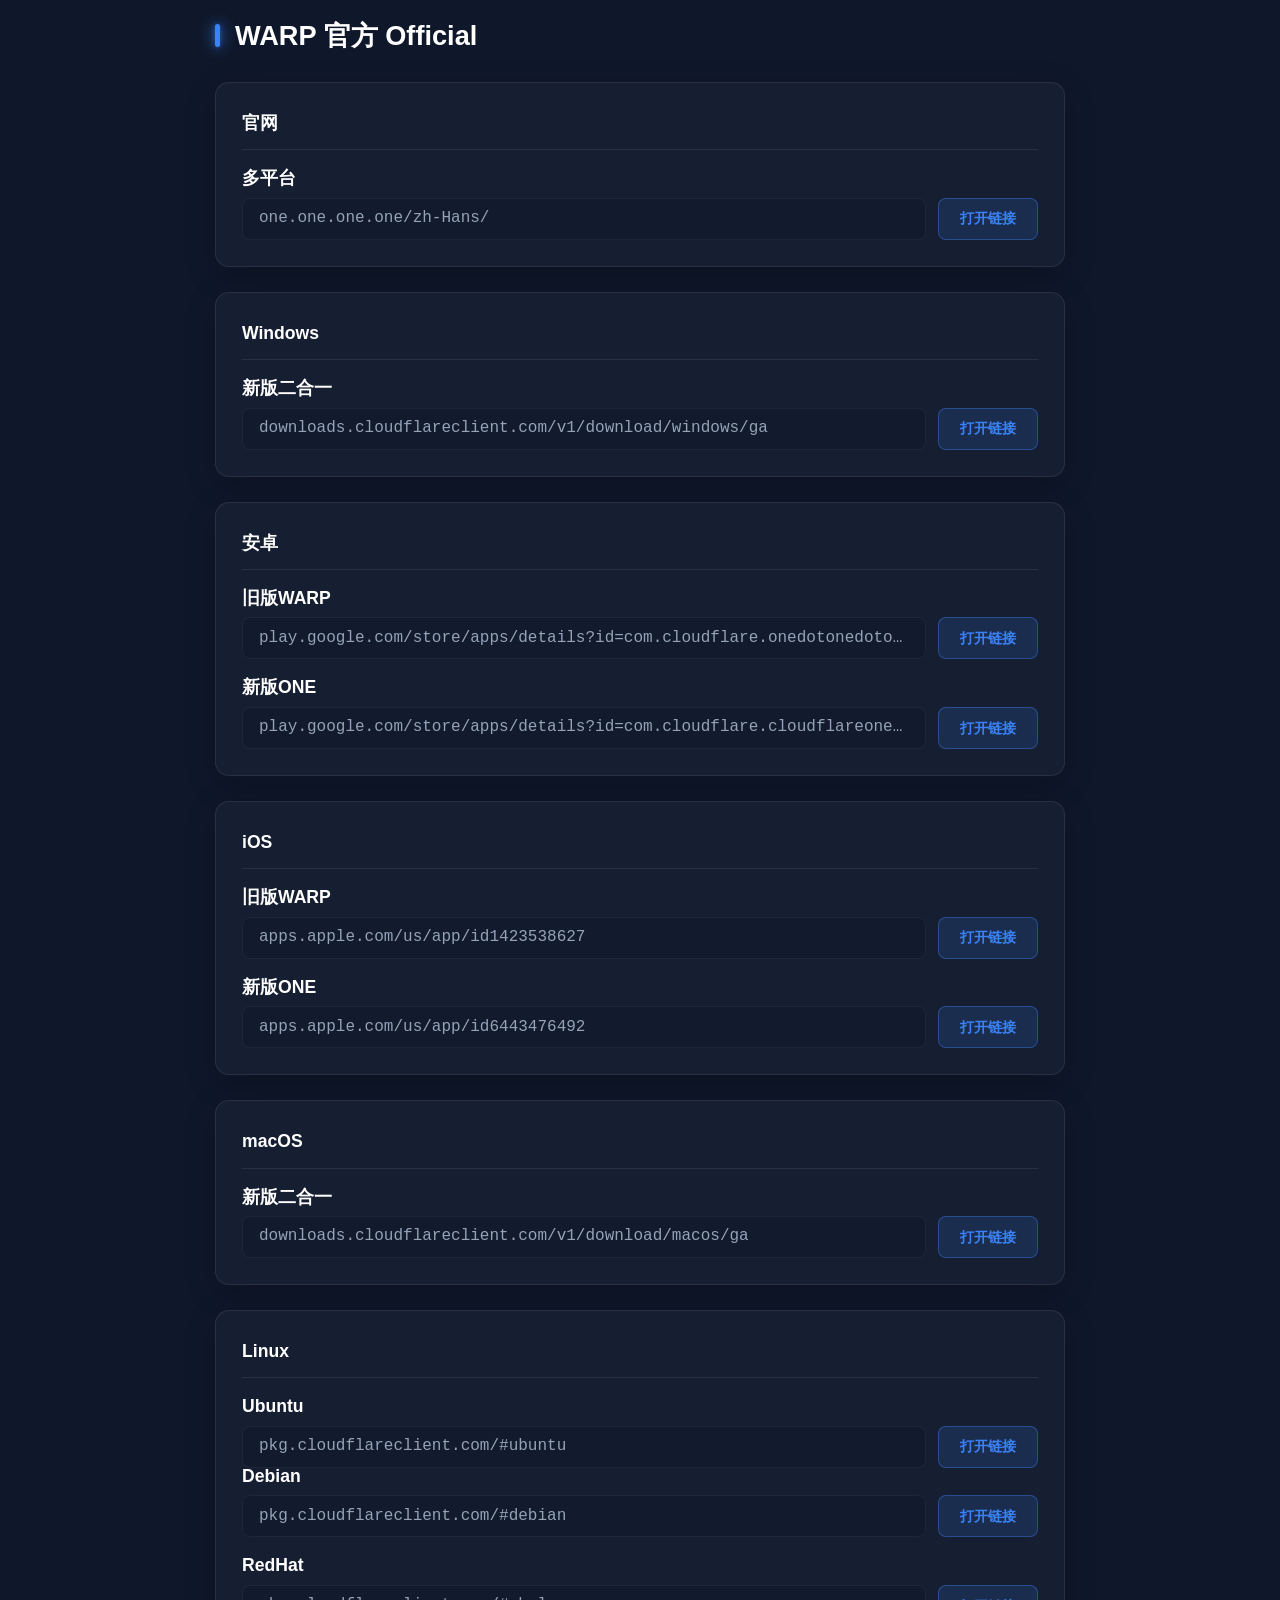
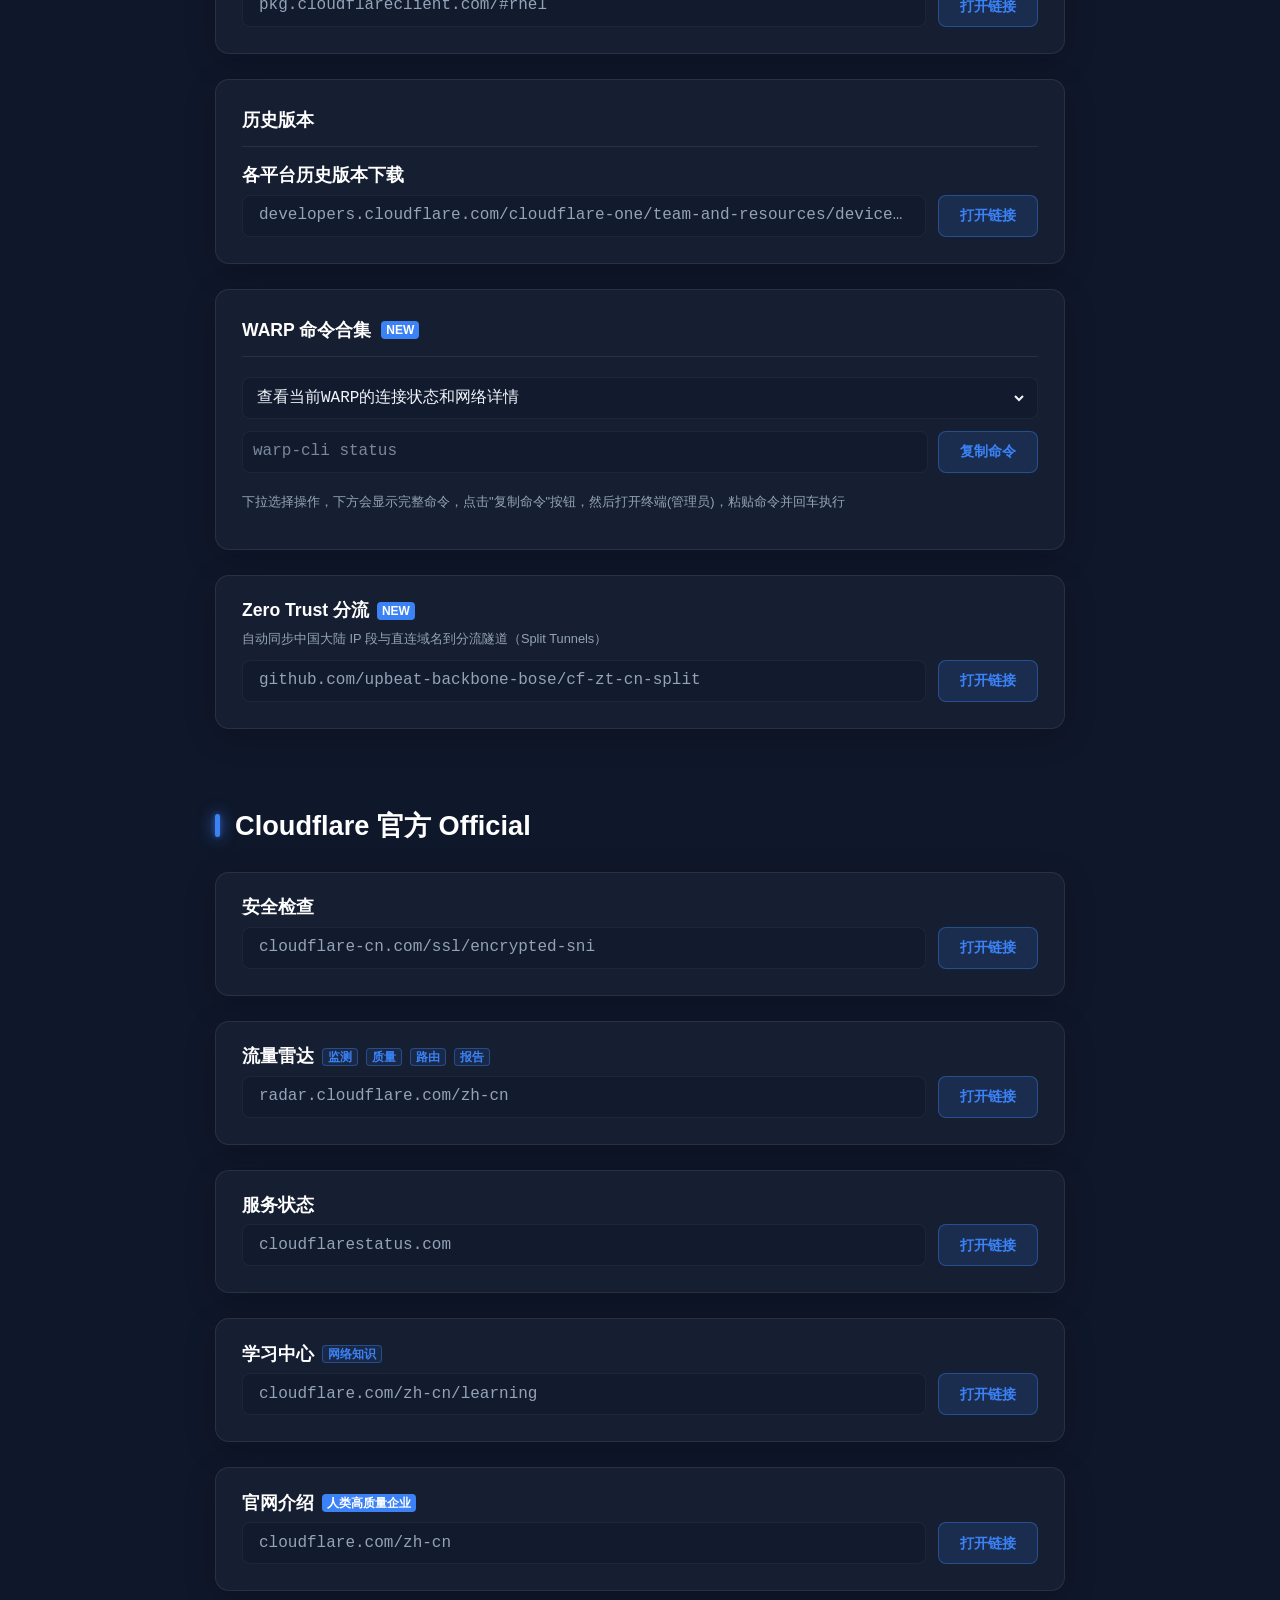
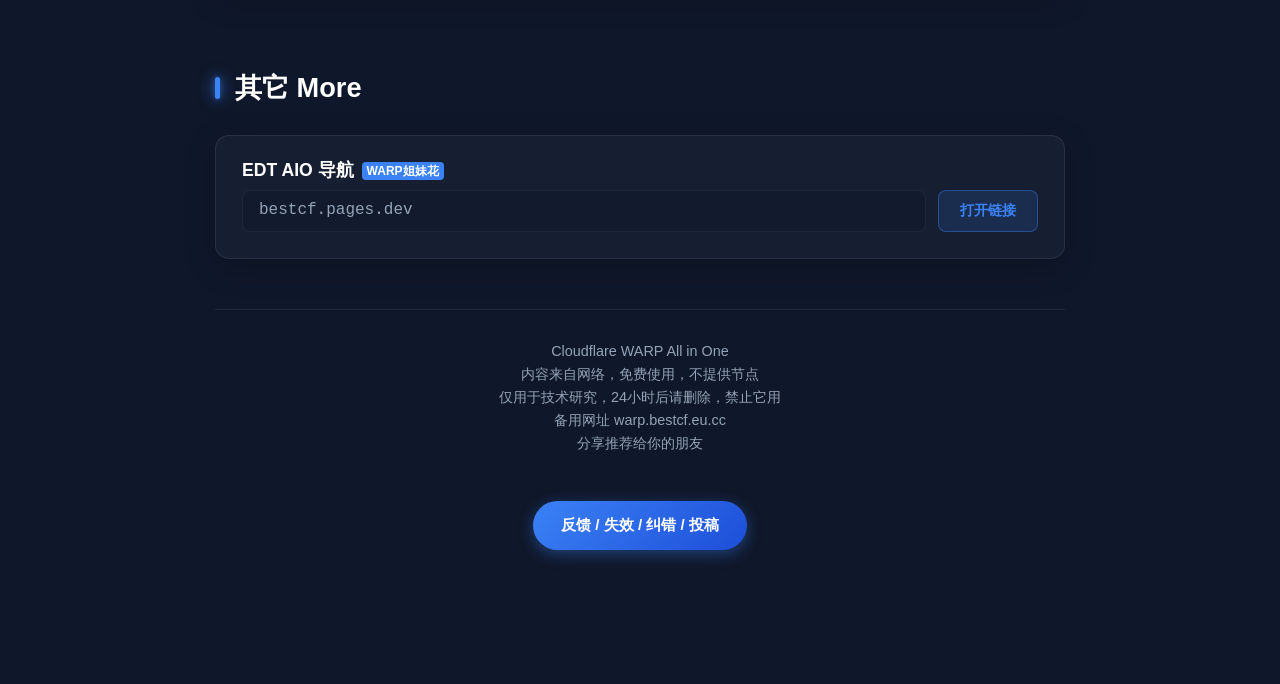
==== commit cd9e197d: "Update index.html" ====
--- a/index.html
+++ b/index.html
@@ -497,7 +497,7 @@
 			<div class="group-card">
                 <div class="group-name">Clash客户端</div>			
                 <div class="link-row">
-                    <div class="item-header"><span class="item-title">Clash Verge Rev</span><span class="tag">Win/Mac/Linux</span></div>
+                    <div class="item-header"><span class="item-title">Clash Verge Rev</span><span class="tag">PC</span></div>
                     <div class="action-area">
                         <div class="url-box"><span class="url-text">github.com/clash-verge-rev/clash-verge-rev</span>
                         </div>
@@ -505,7 +505,7 @@
                     </div>
                 </div>				
                 <div class="link-row">
-                    <div class="item-header"><span class="item-title">FlClash</span><span class="tag">安卓</span></div>
+                    <div class="item-header"><span class="item-title">FlClash</span><span class="tag">安卓/PC</span></div>
                     <div class="action-area">
                         <div class="url-box"><span class="url-text">github.com/chen08209/FlClash</span></div>
                         <a href="https://github.com/chen08209/FlClash/releases" class="open-btn" target="_blank">打开链接</a>
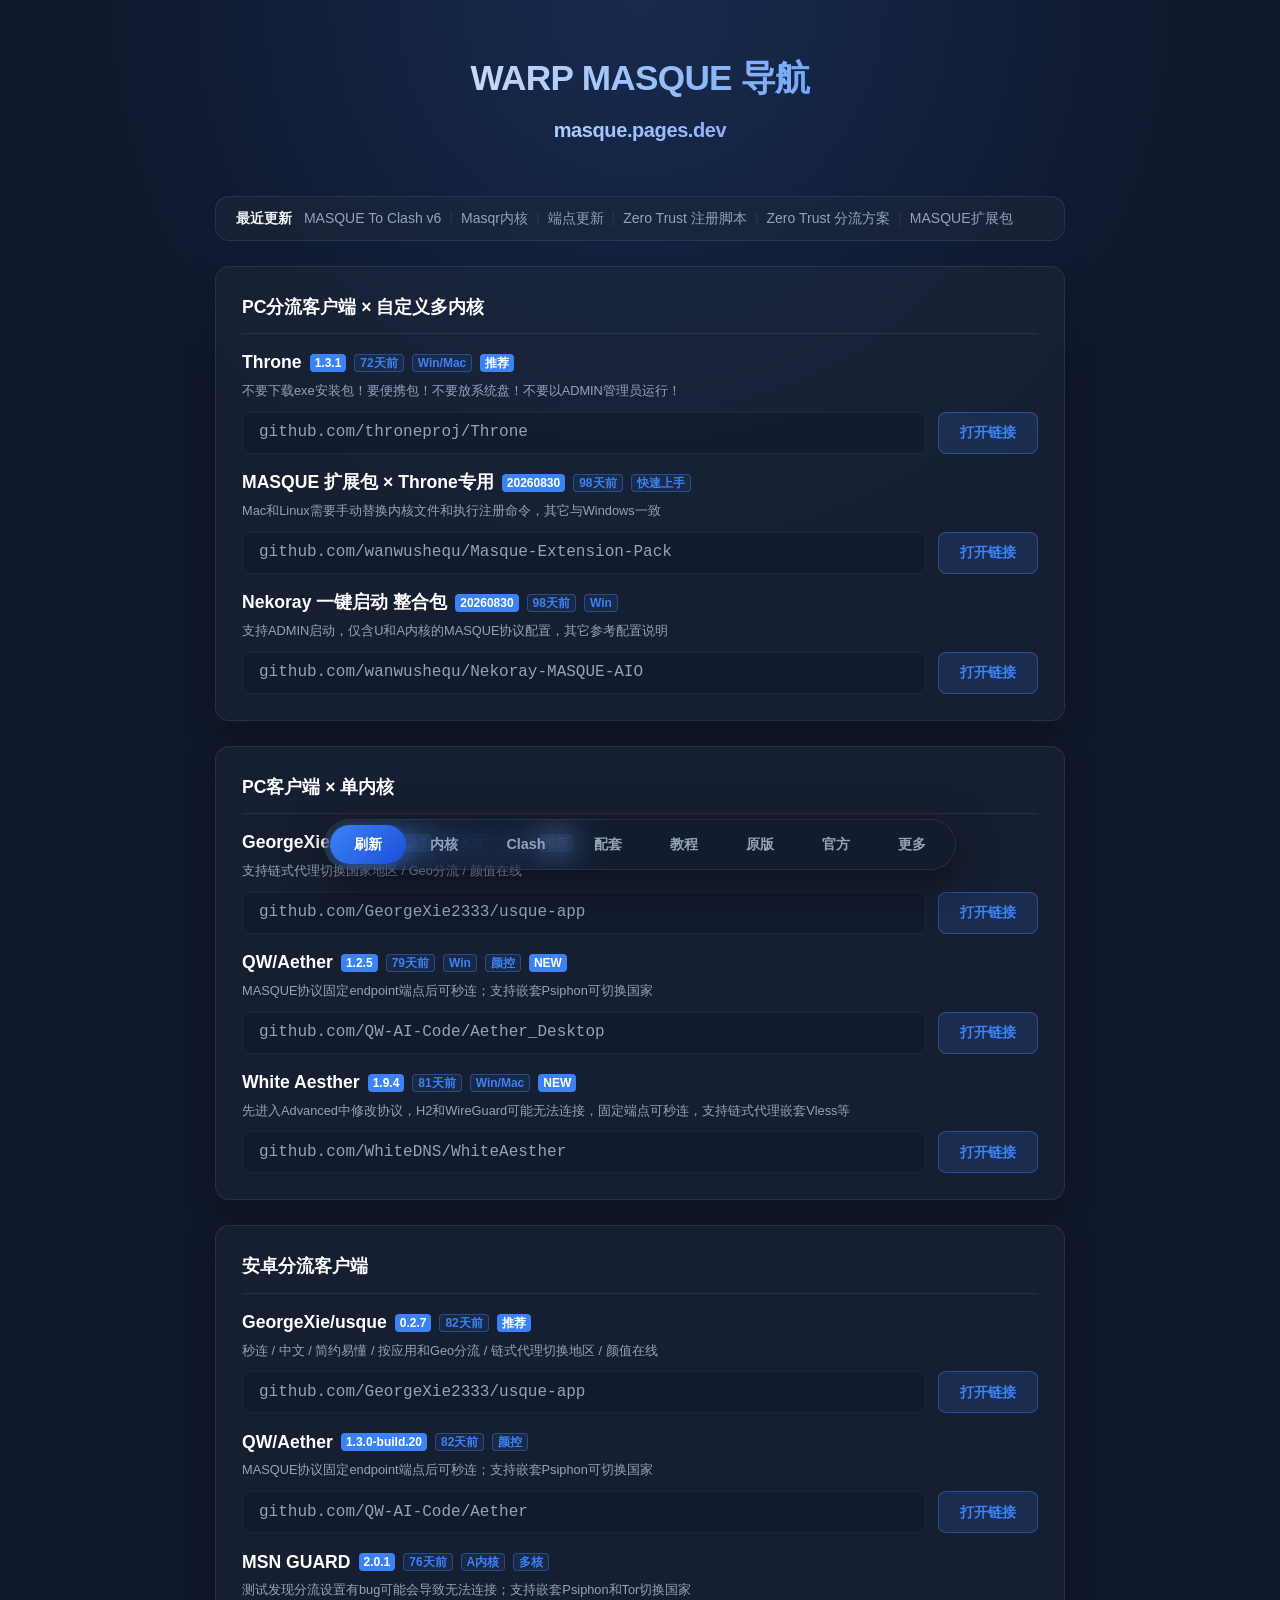
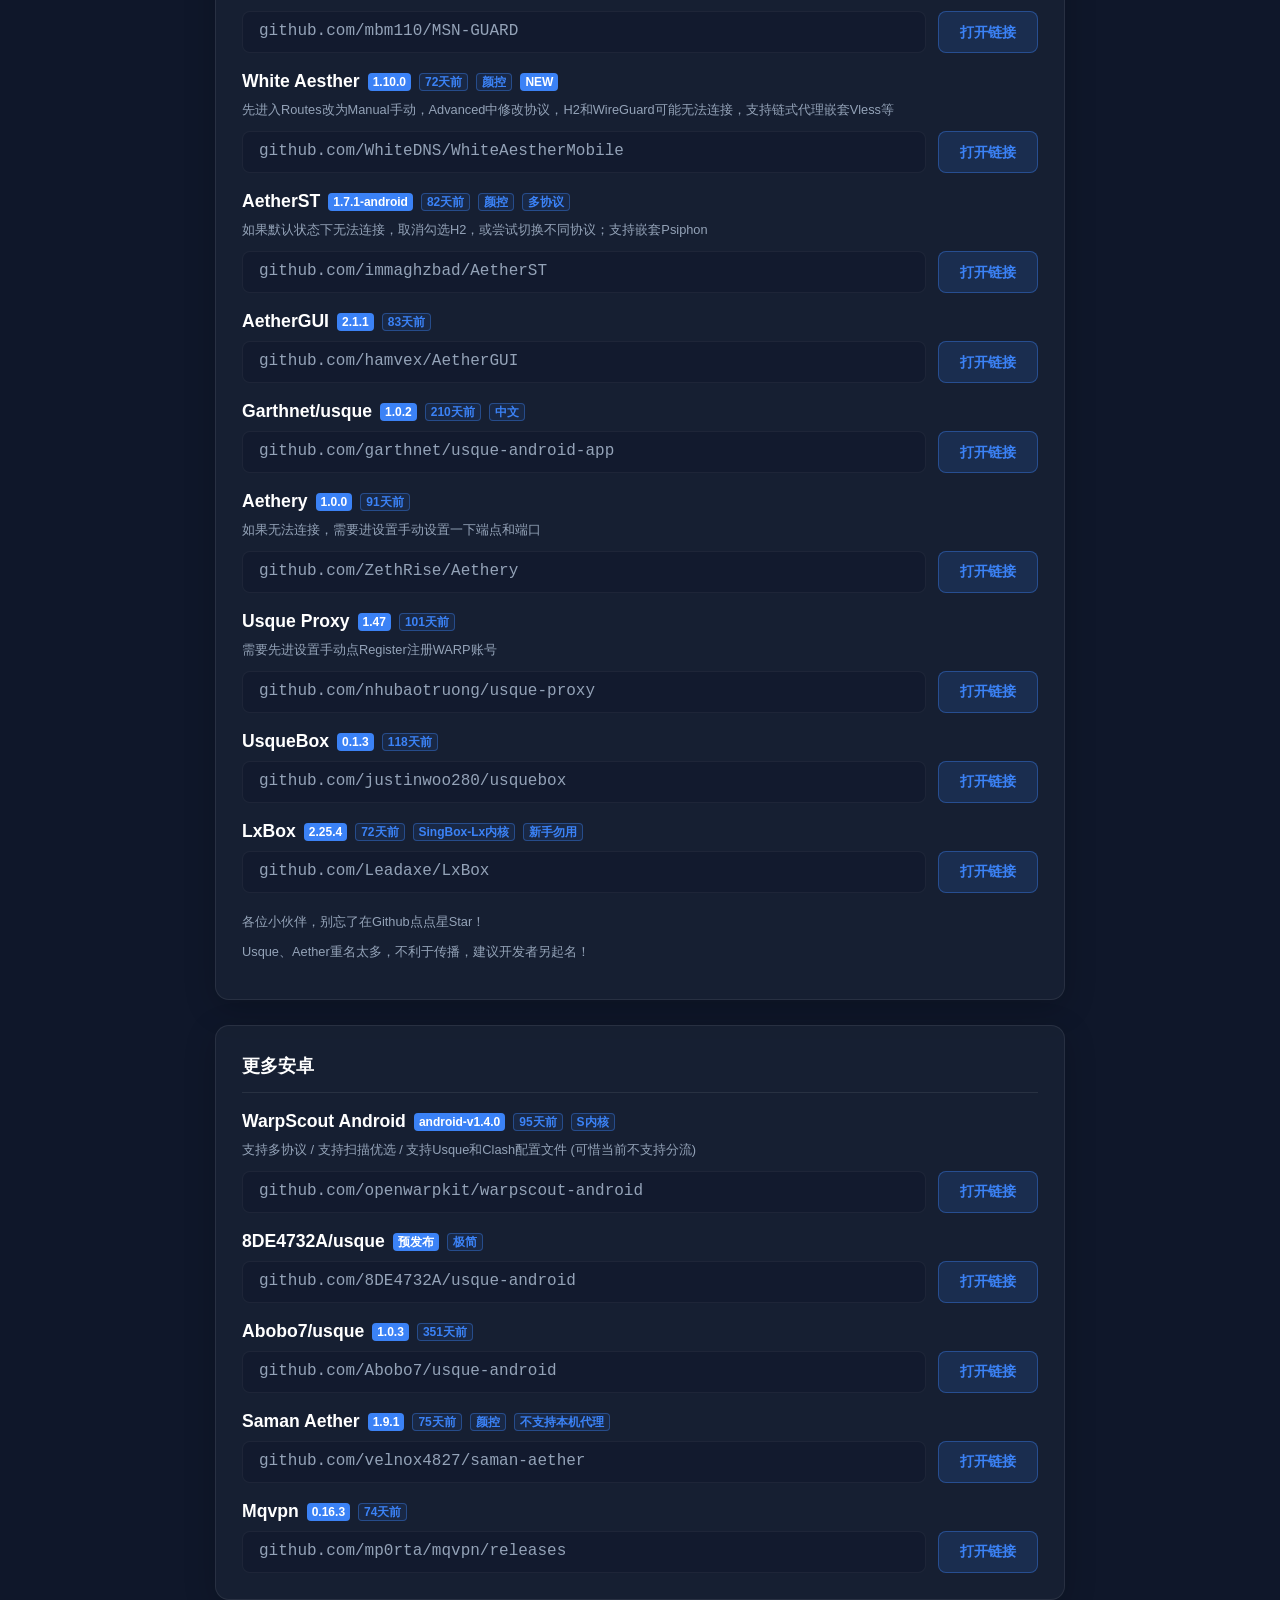
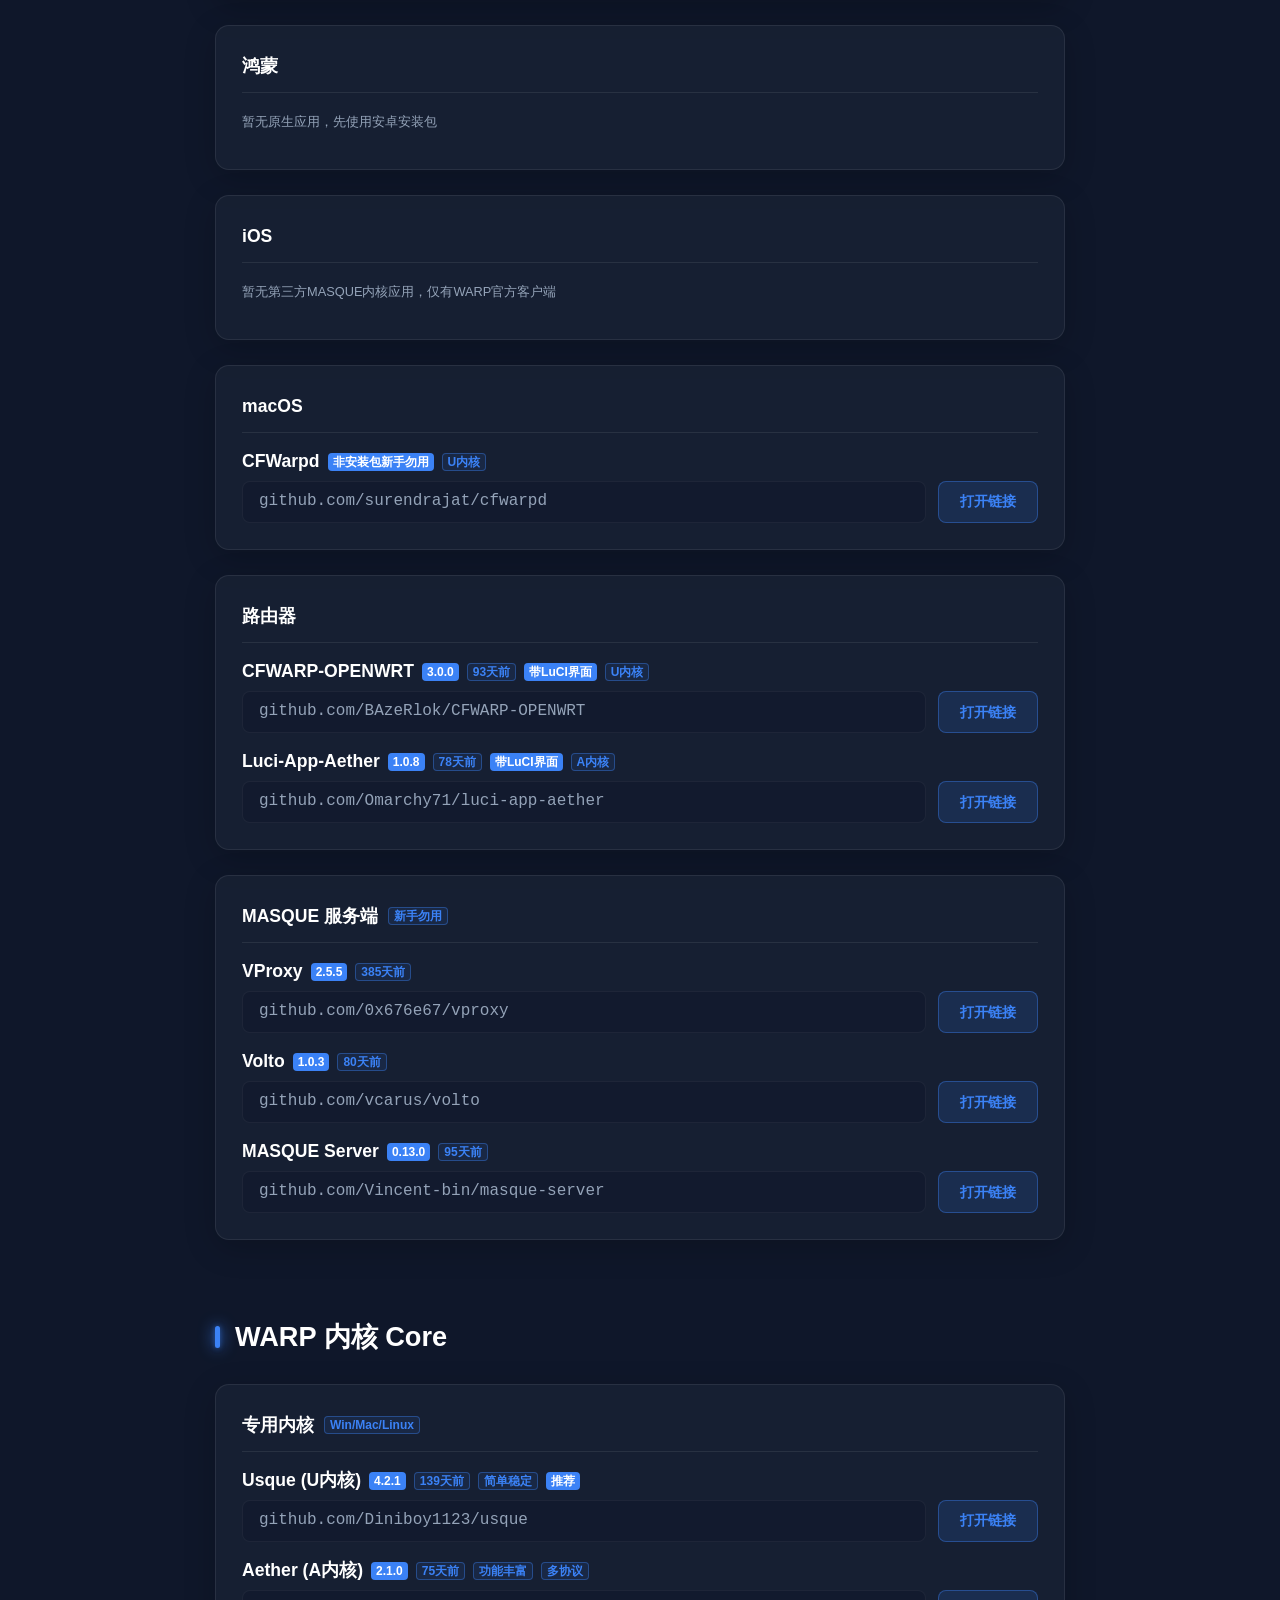
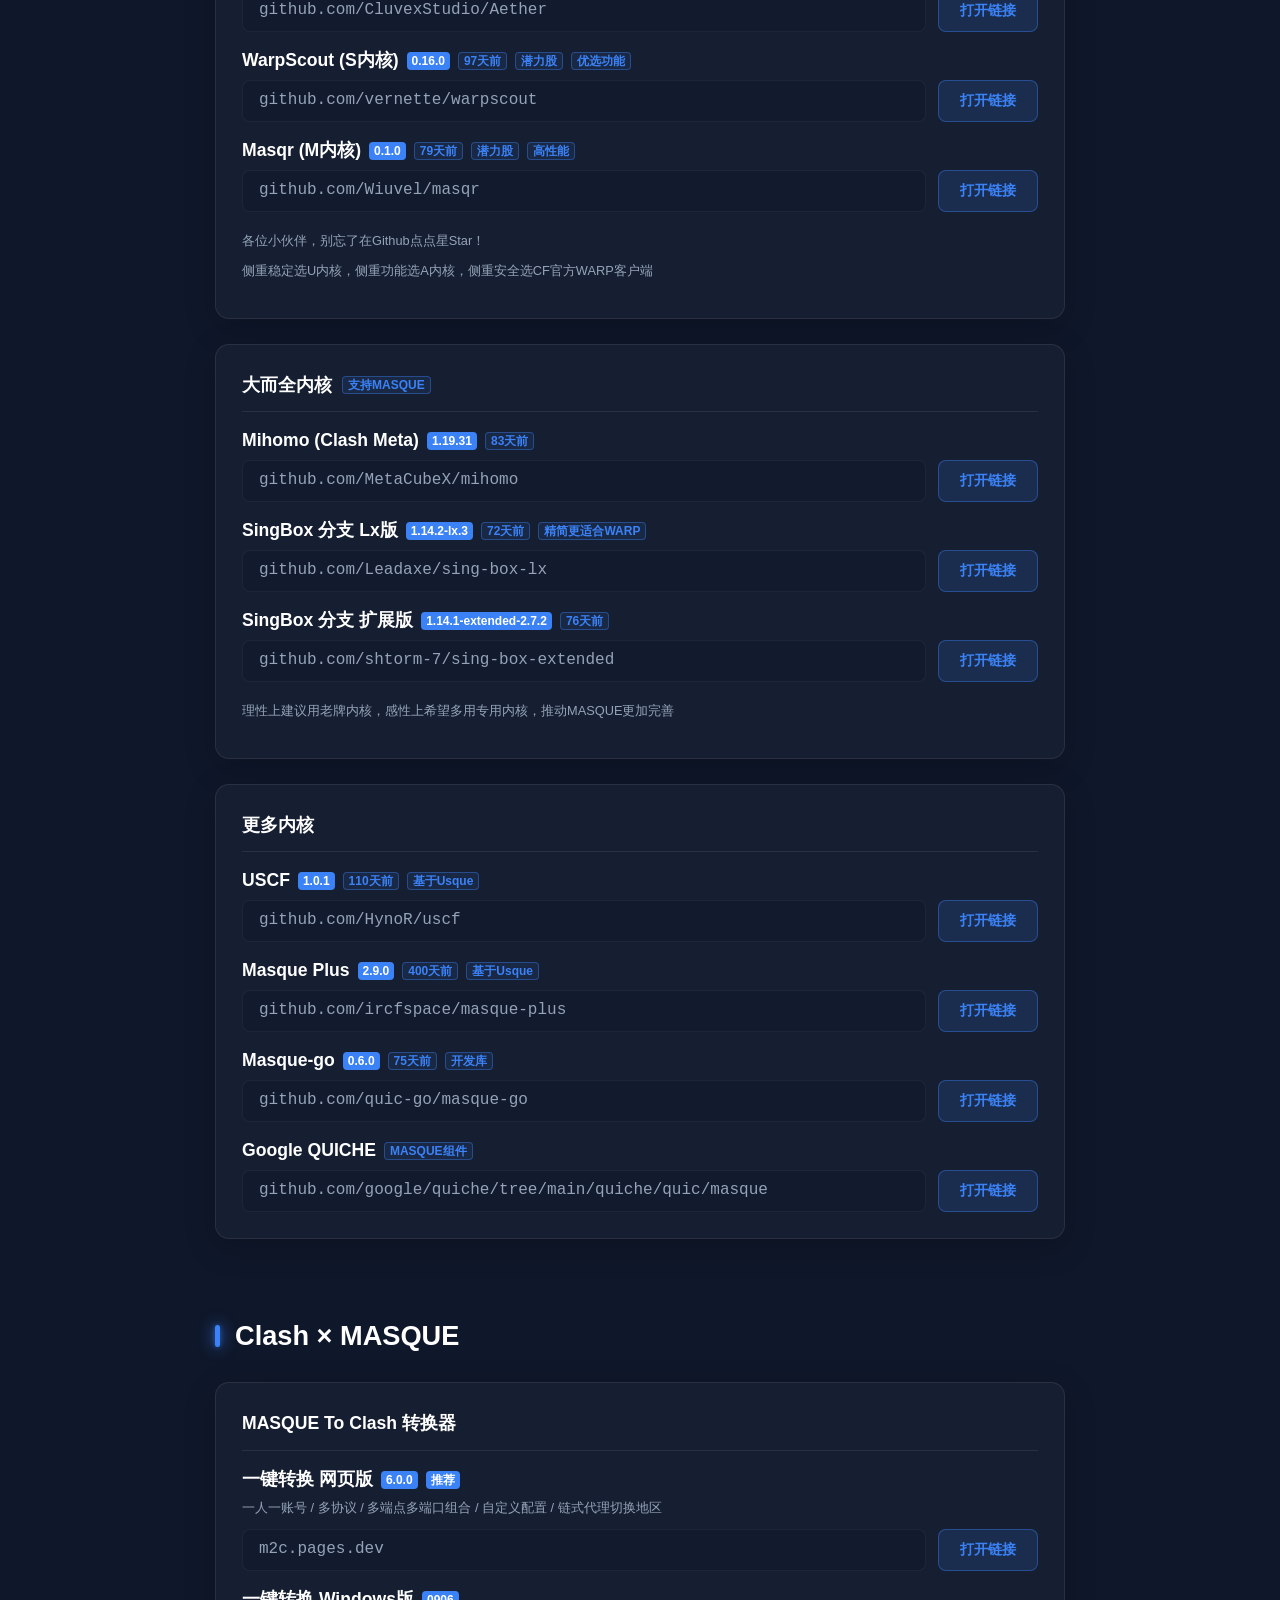
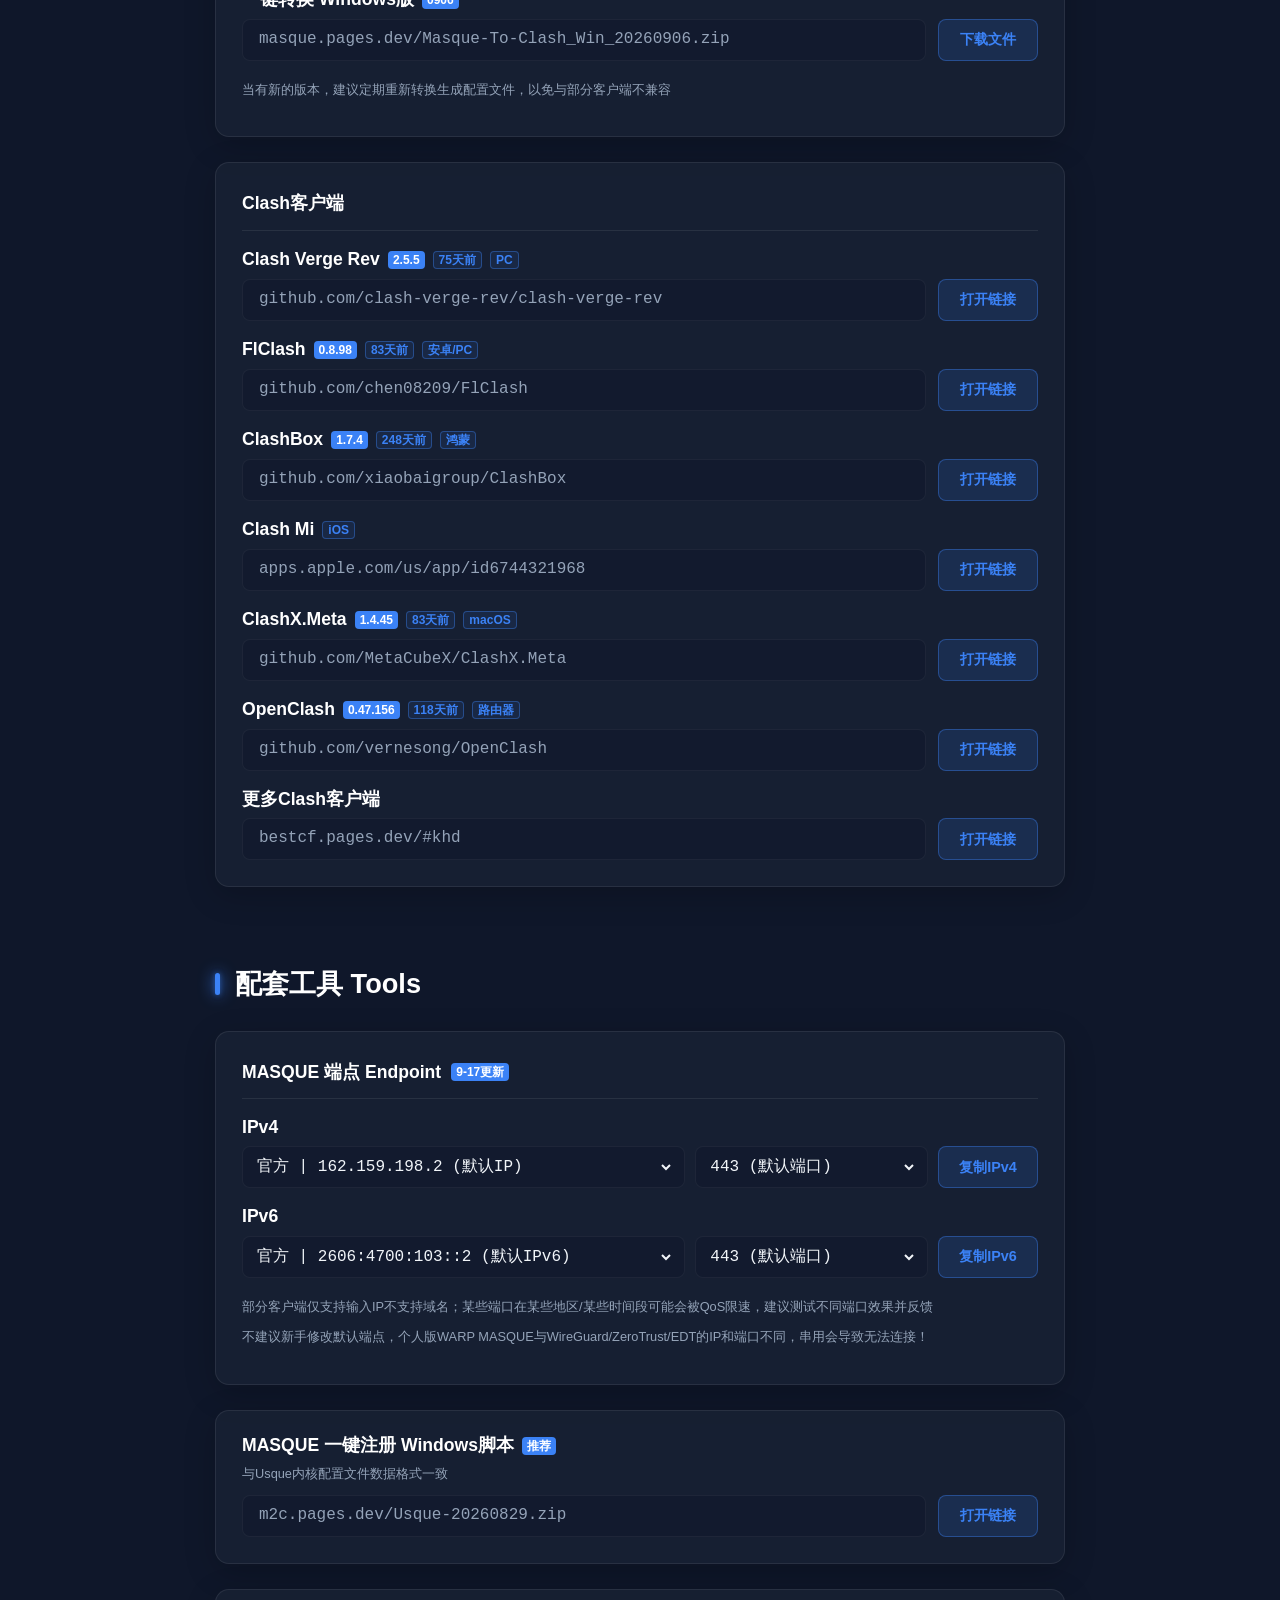
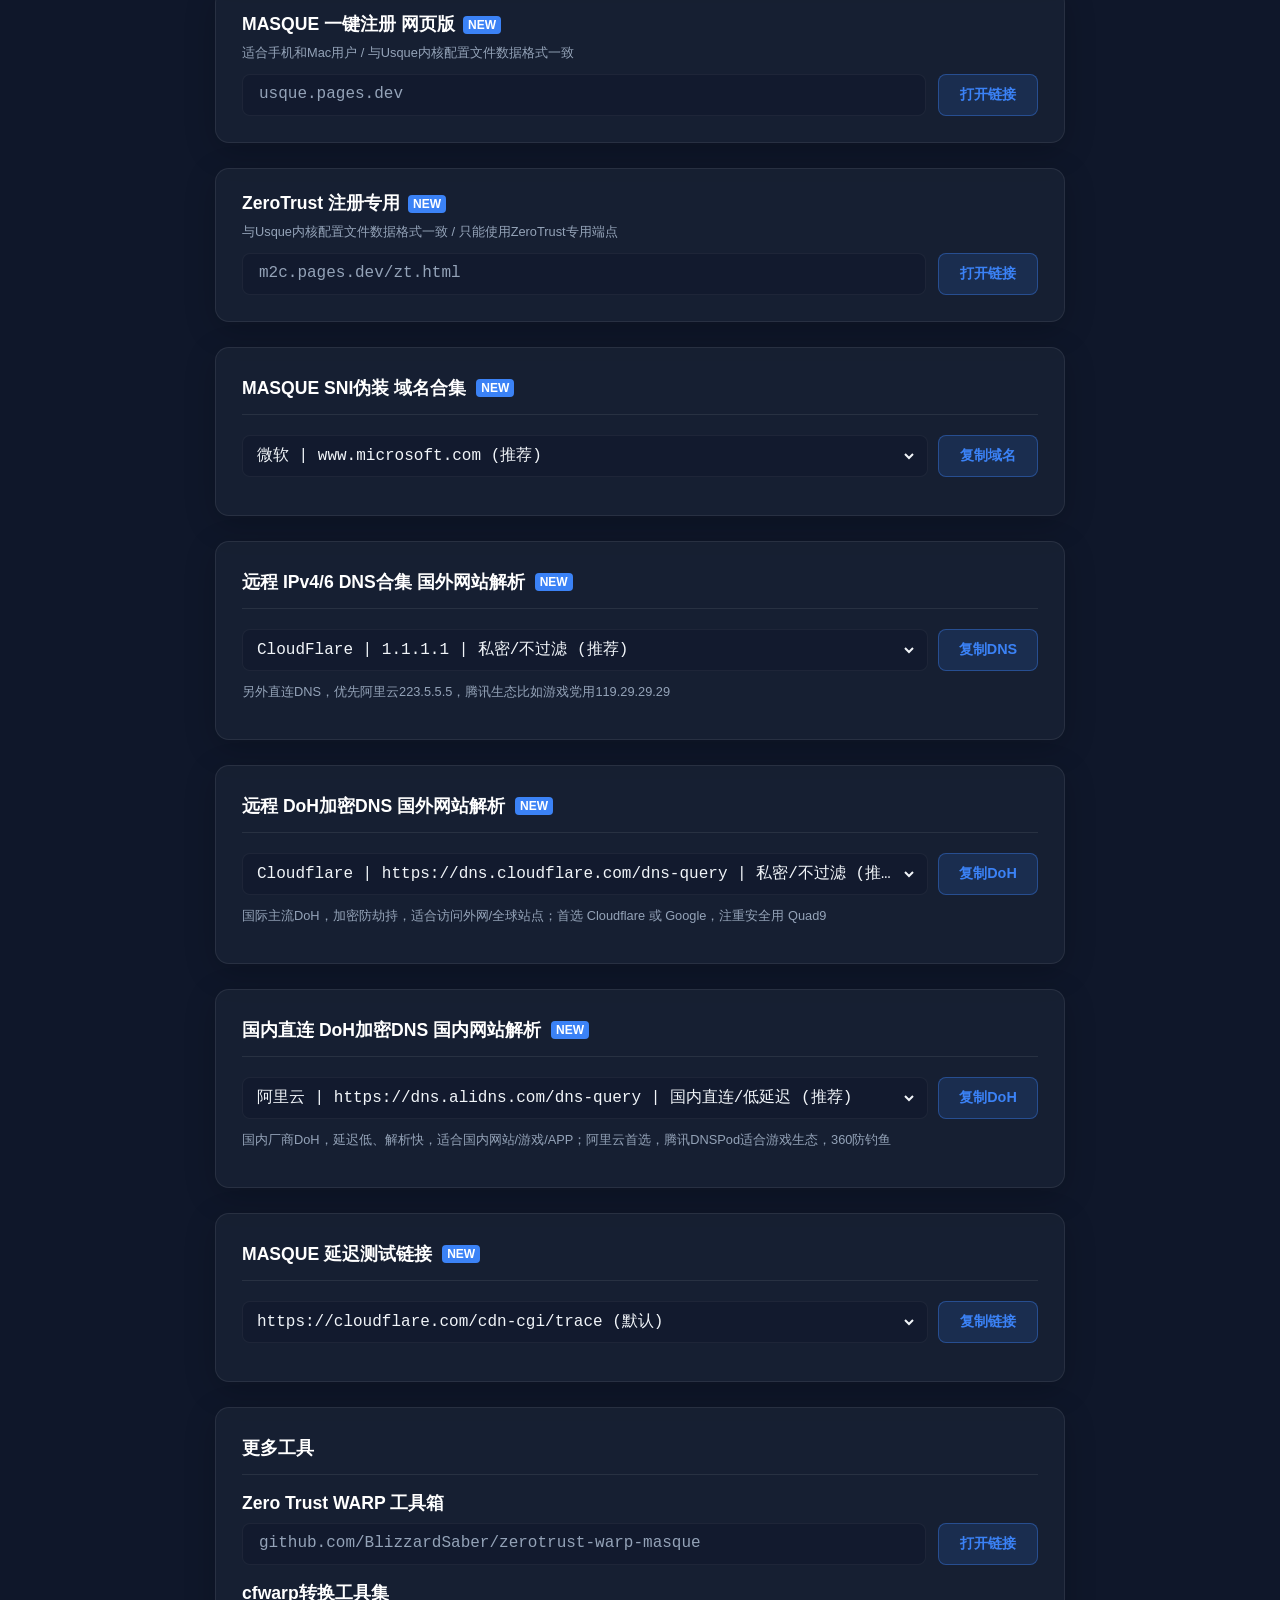
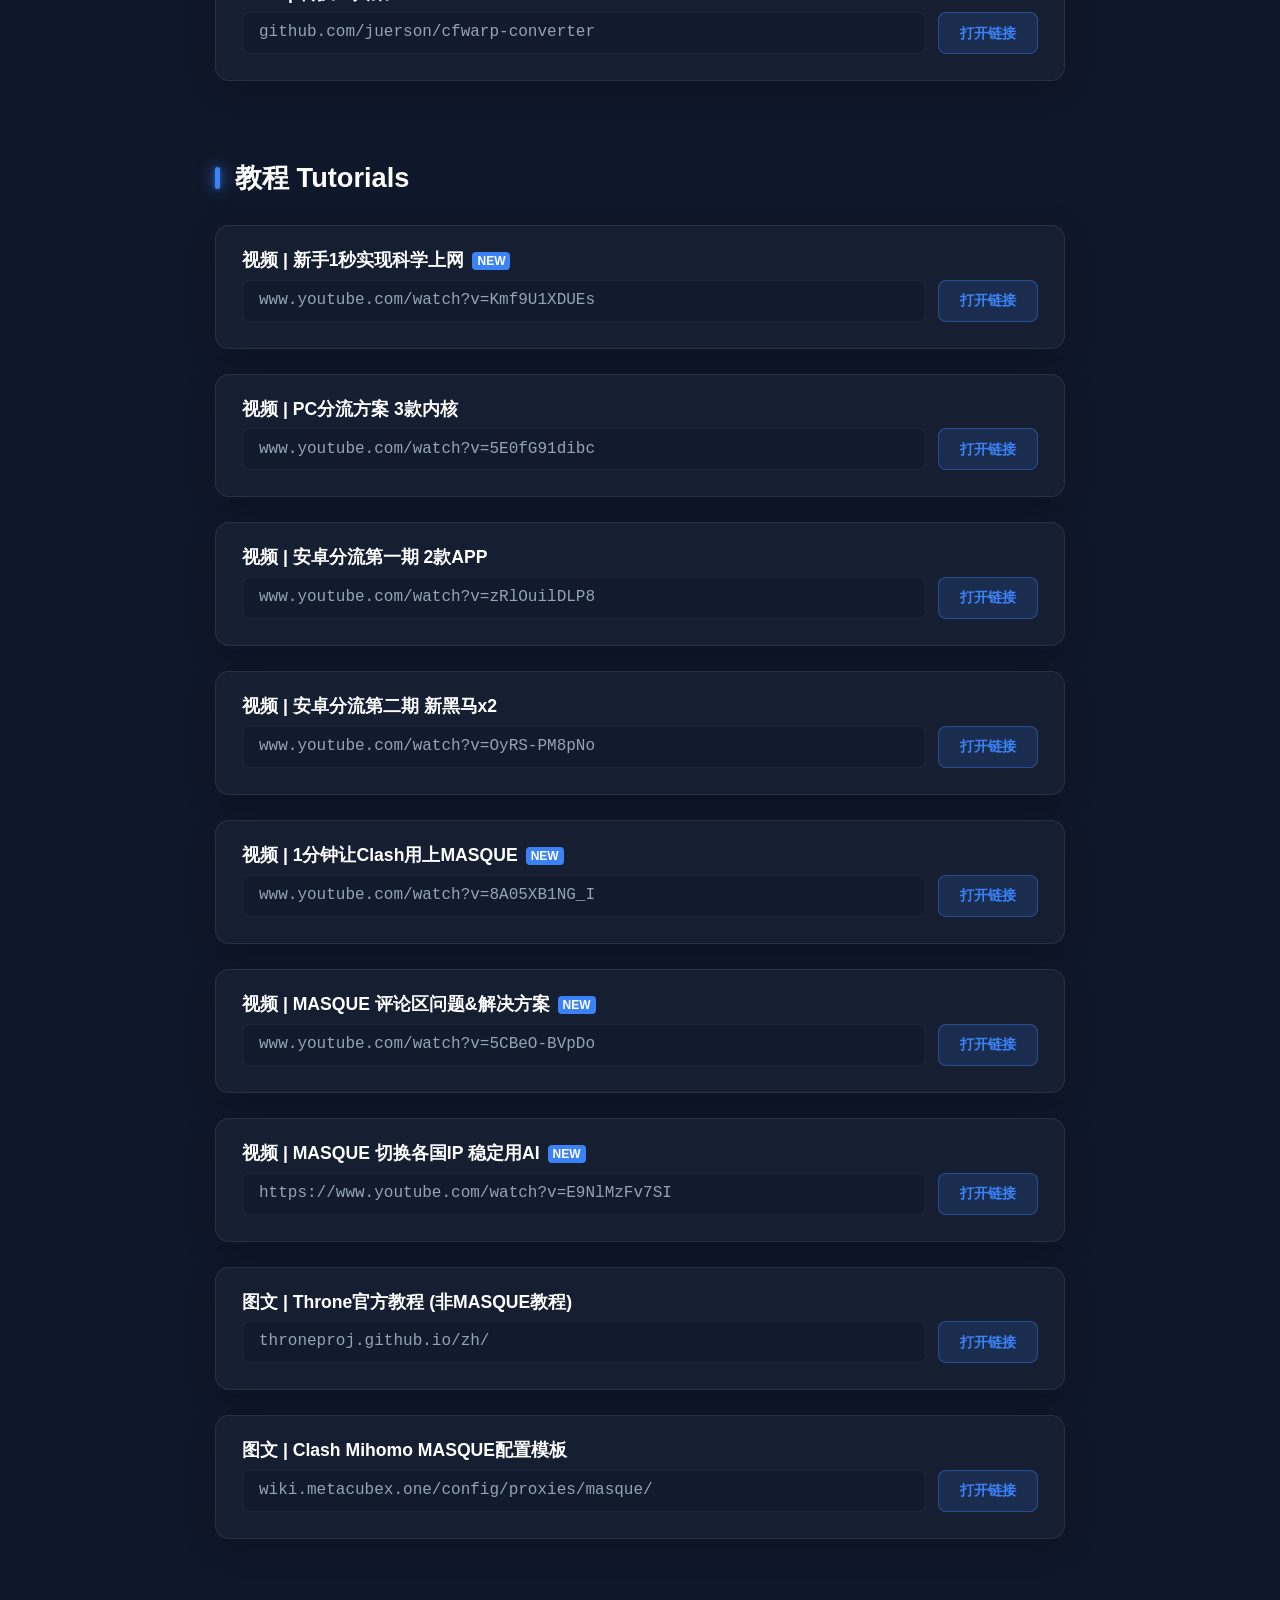
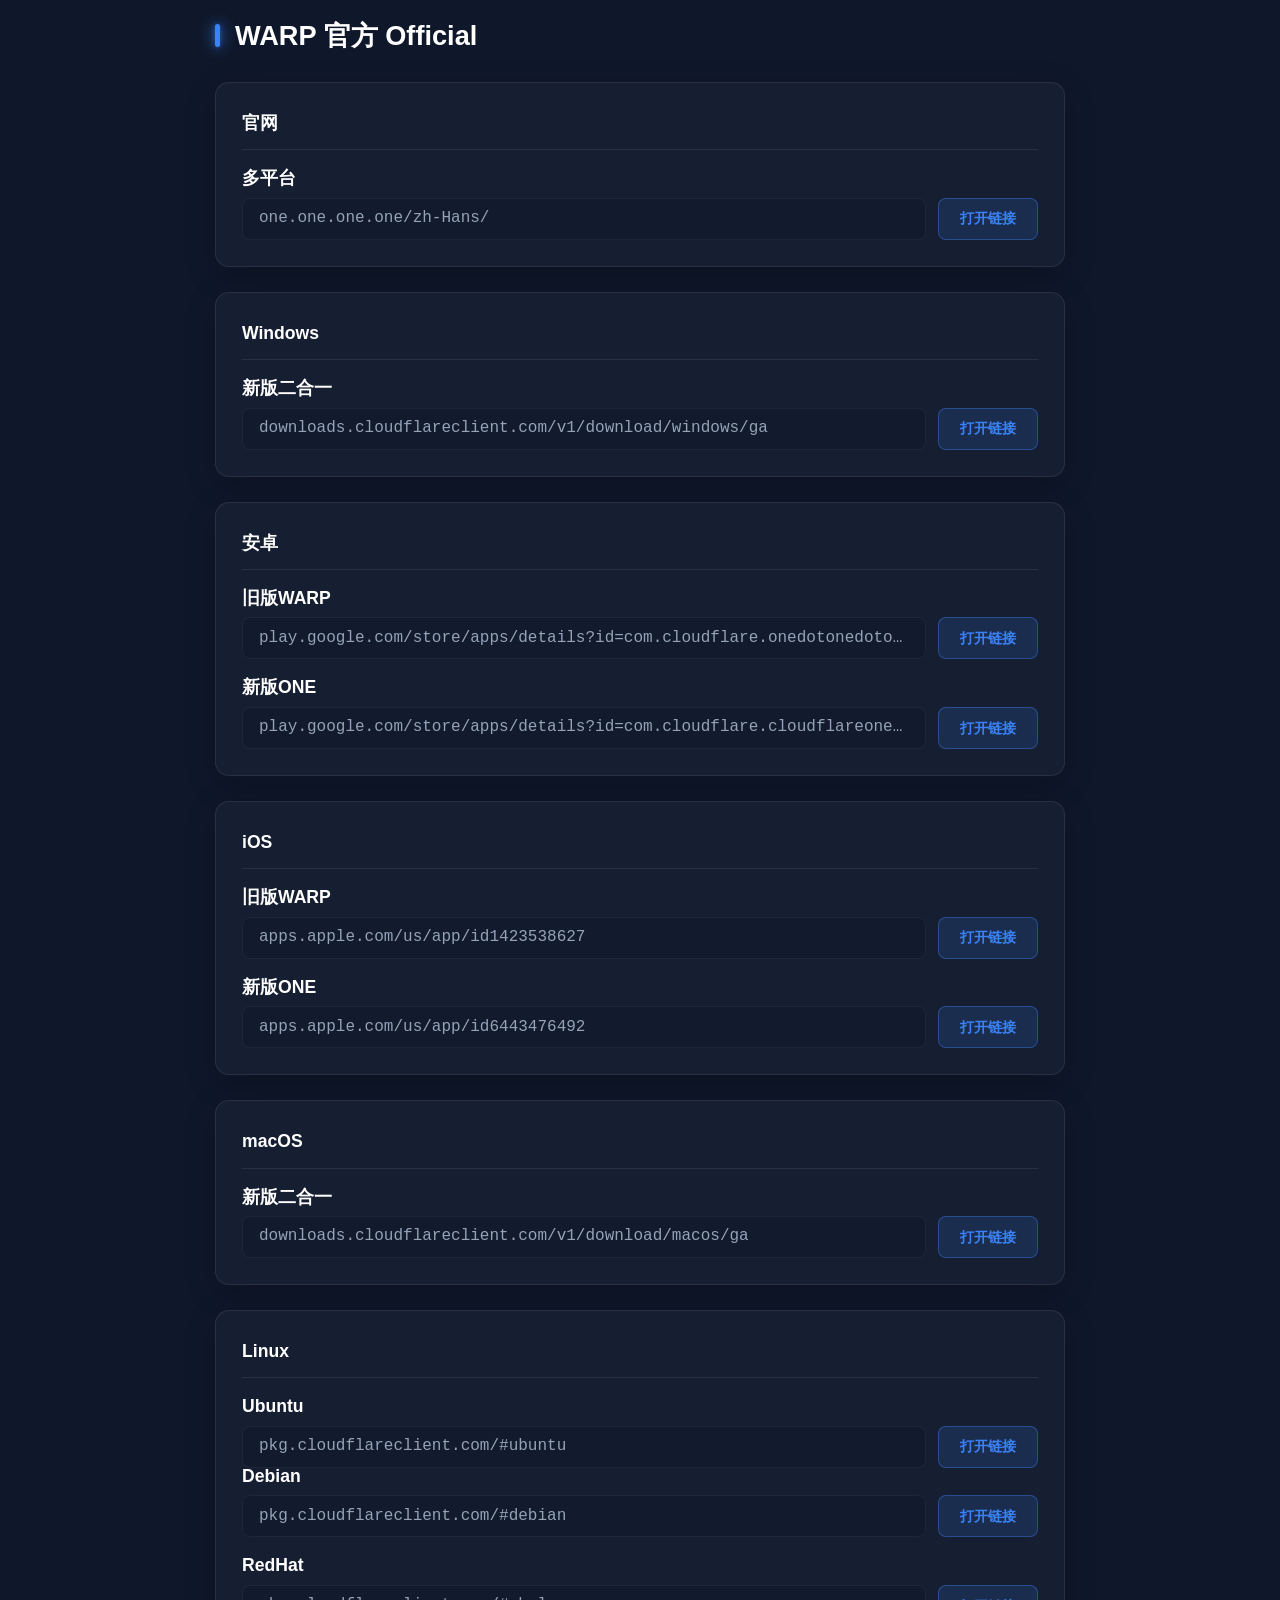
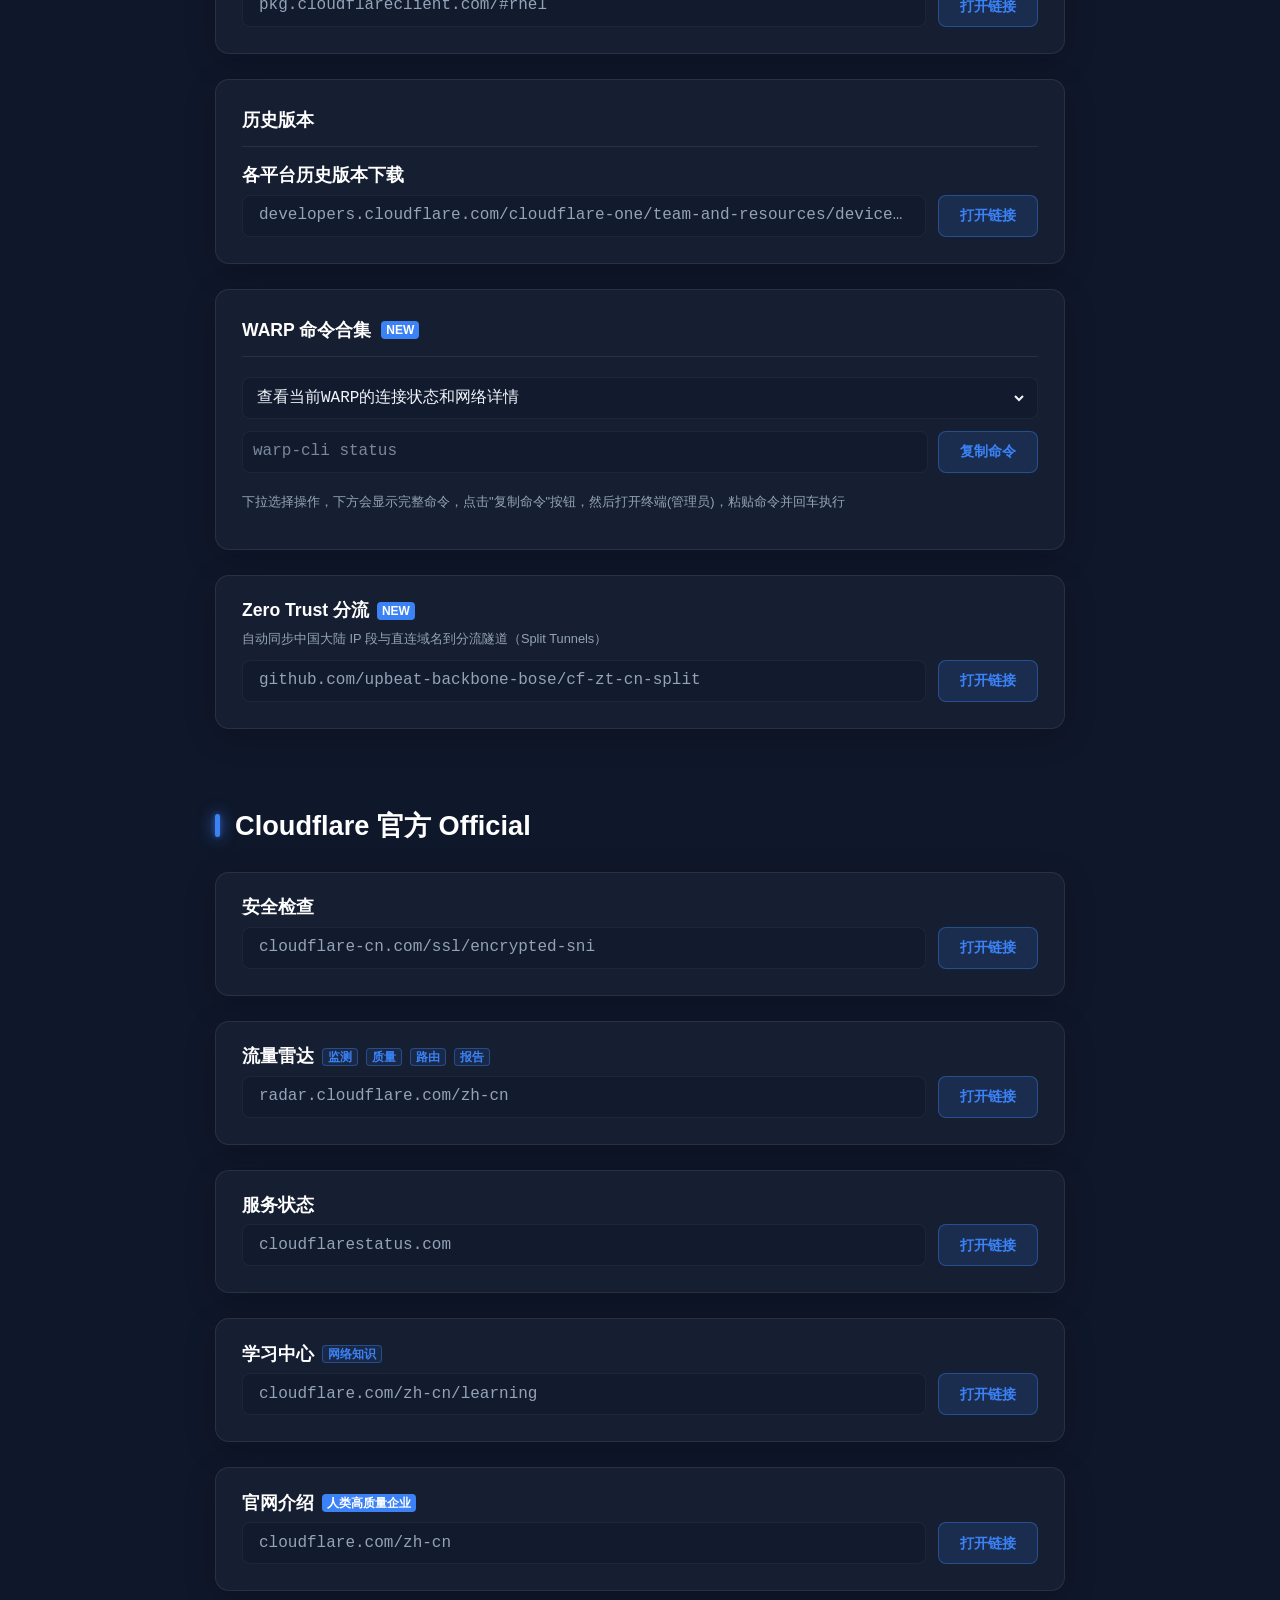
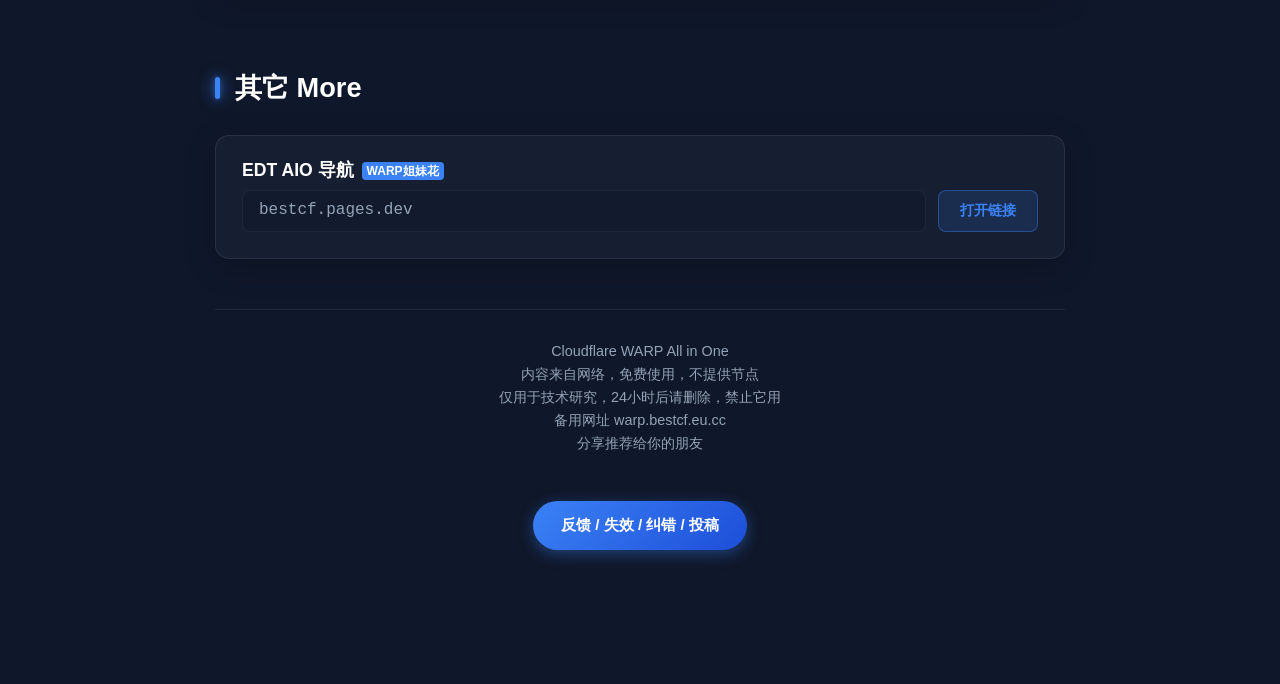
==== commit f40ecf31: "Update index.html" ====
--- a/index.html
+++ b/index.html
@@ -183,7 +183,7 @@
                 <div class="group-name">安卓分流客户端</div>
                 <div class="link-row">
                     <div class="item-header"><span class="item-title">GeorgeXie/usque</span><span class="tag tag-featured">推荐</span></div>
-                    <div class="item-desc">秒连 / 中文 / 简洁易懂 / 按应用和Geo分流 / 颜值在线</div>
+                    <div class="item-desc">秒连 / 中文 / 简约易懂 / 按应用和Geo分流 / 链式代理切换地区 / 颜值在线</div>
 					<div class="action-area">
                         <div class="url-box"><span class="url-text">github.com/GeorgeXie2333/usque-app</span></div>
                         <a href="https://github.com/GeorgeXie2333/usque-app/releases" class="open-btn" target="_blank">打开链接</a>
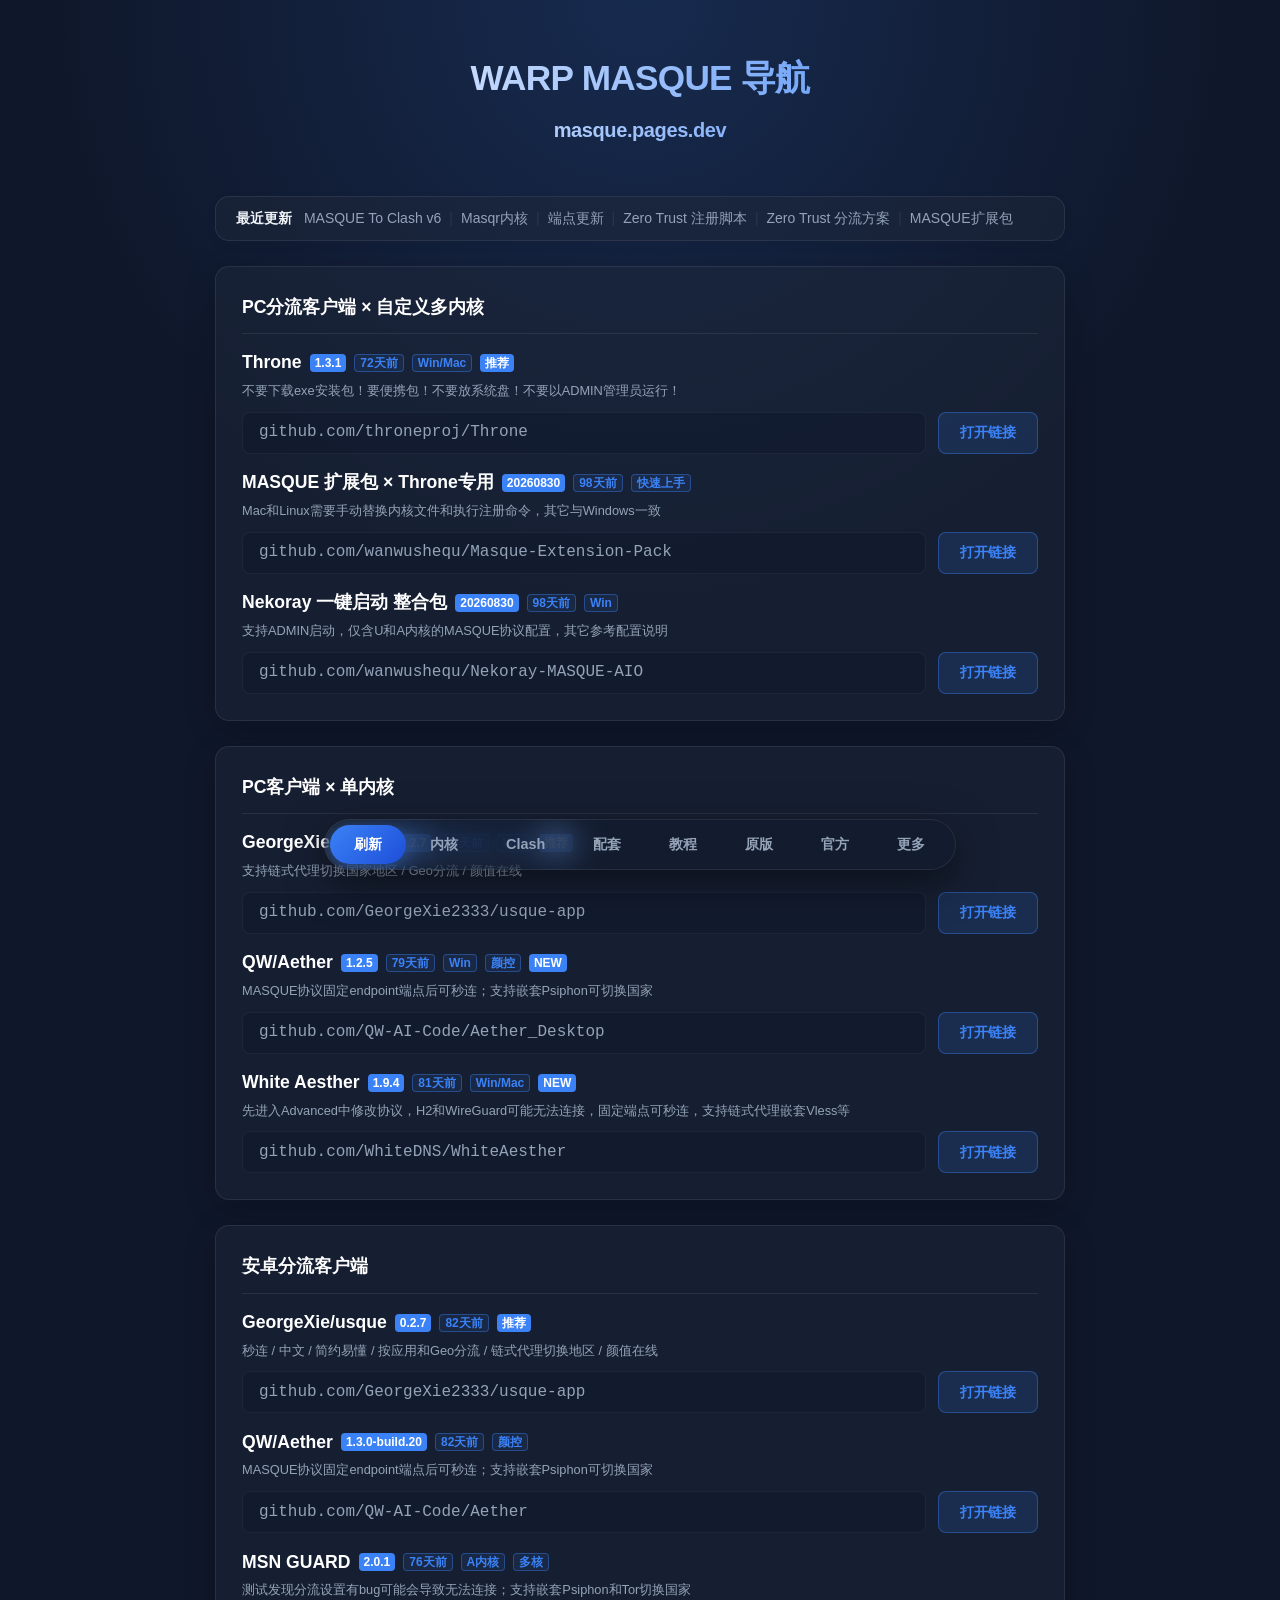
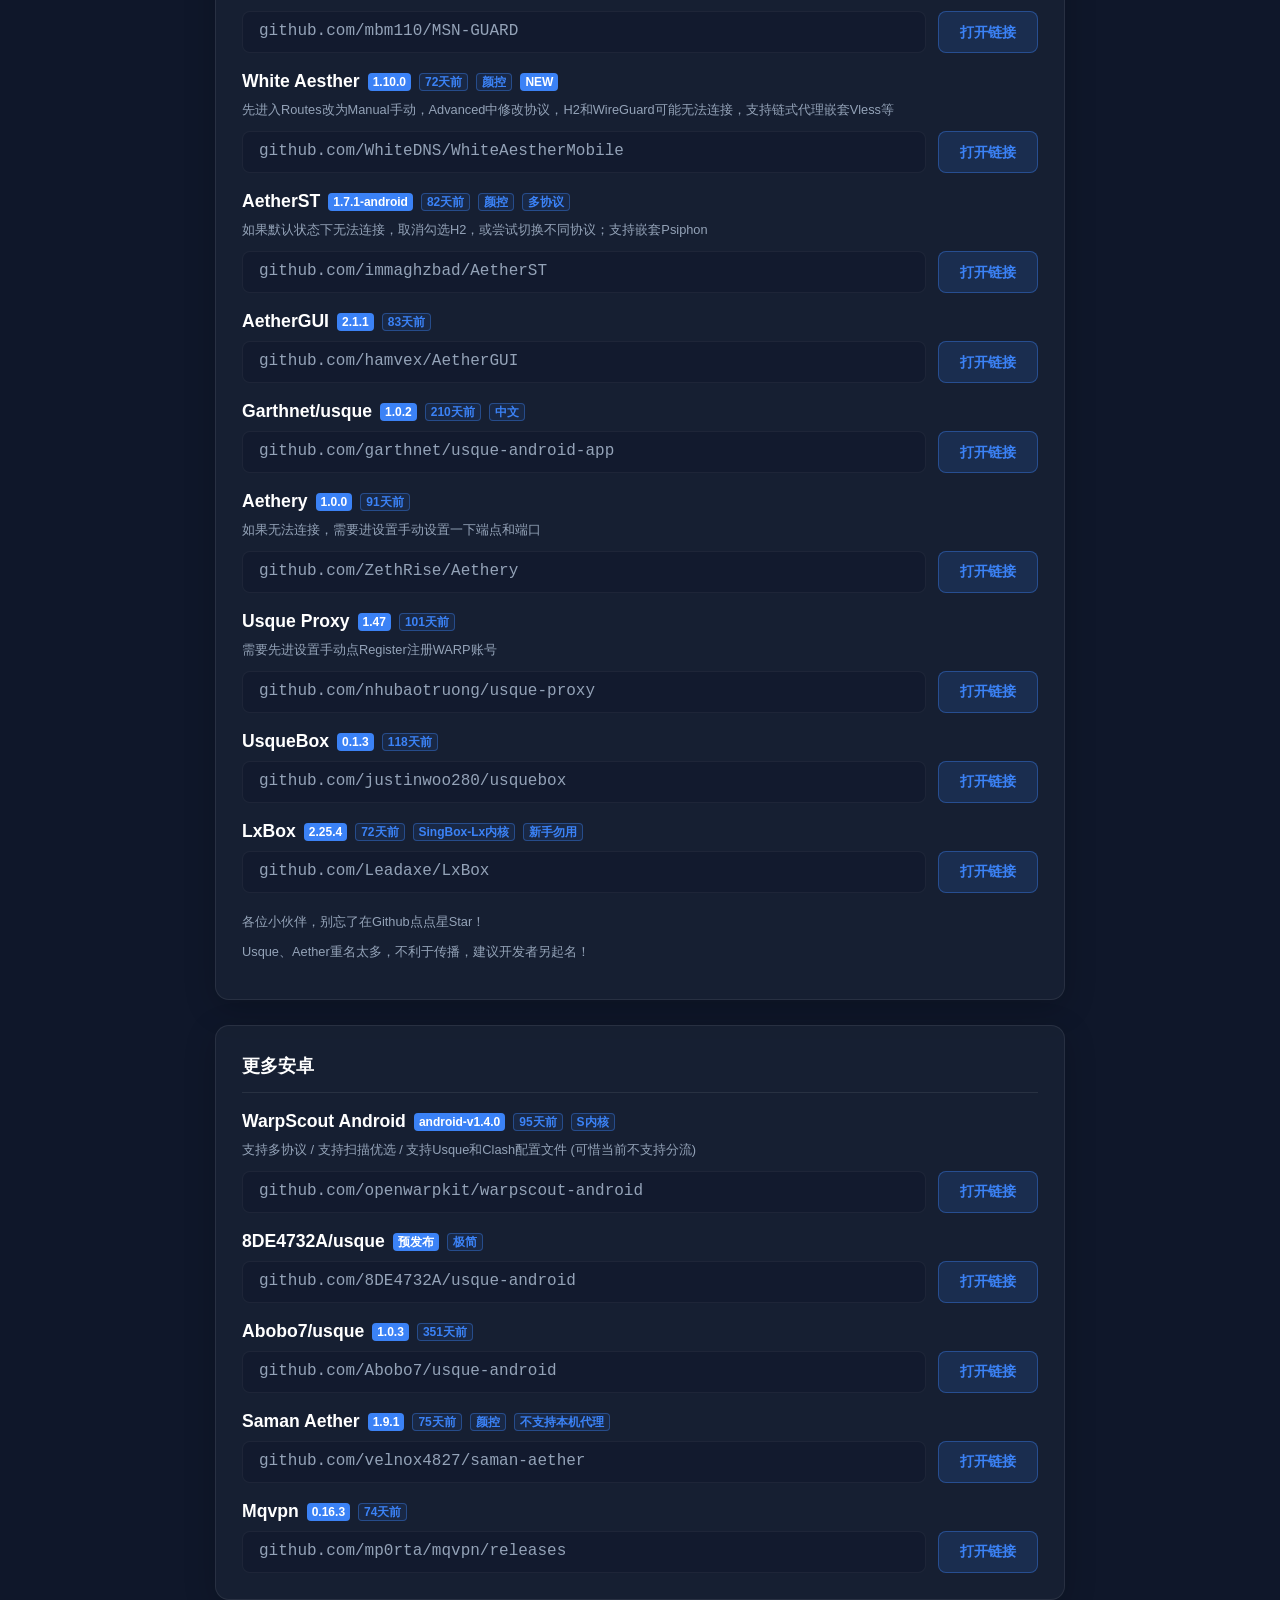
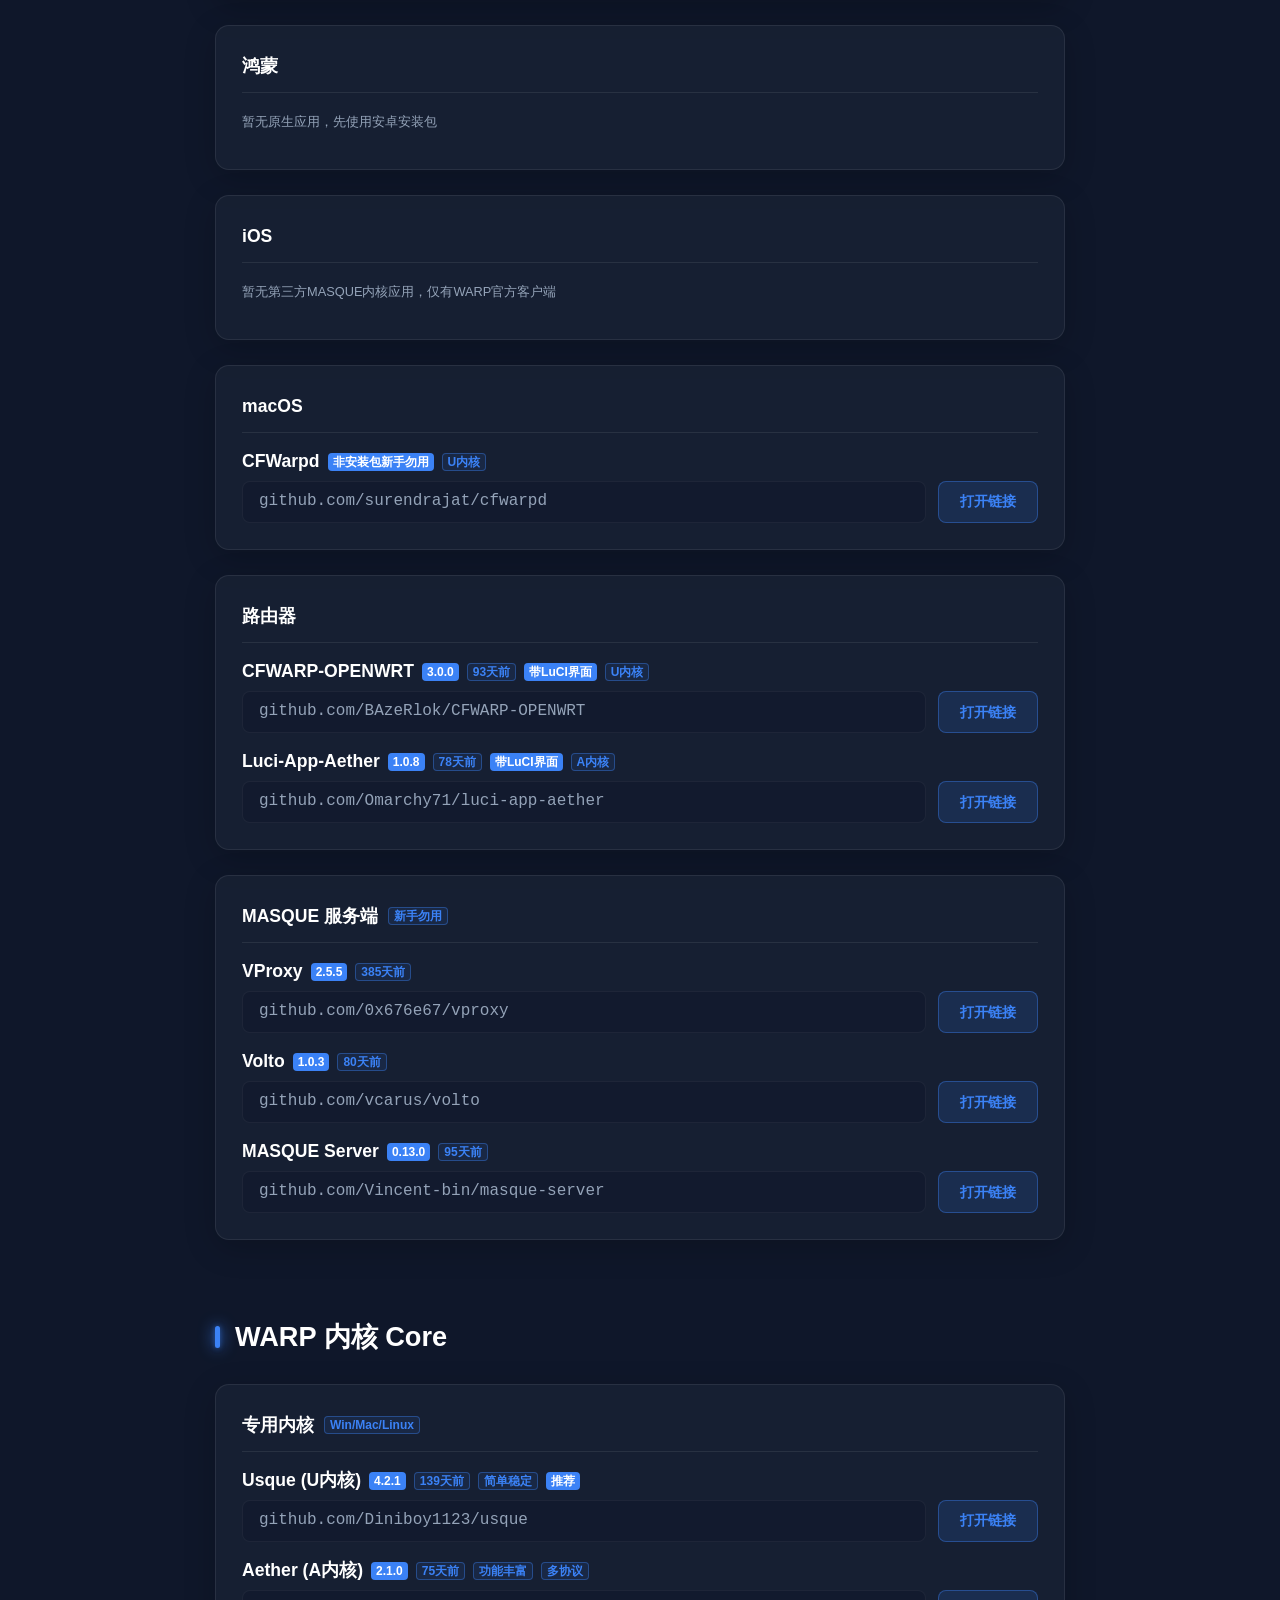
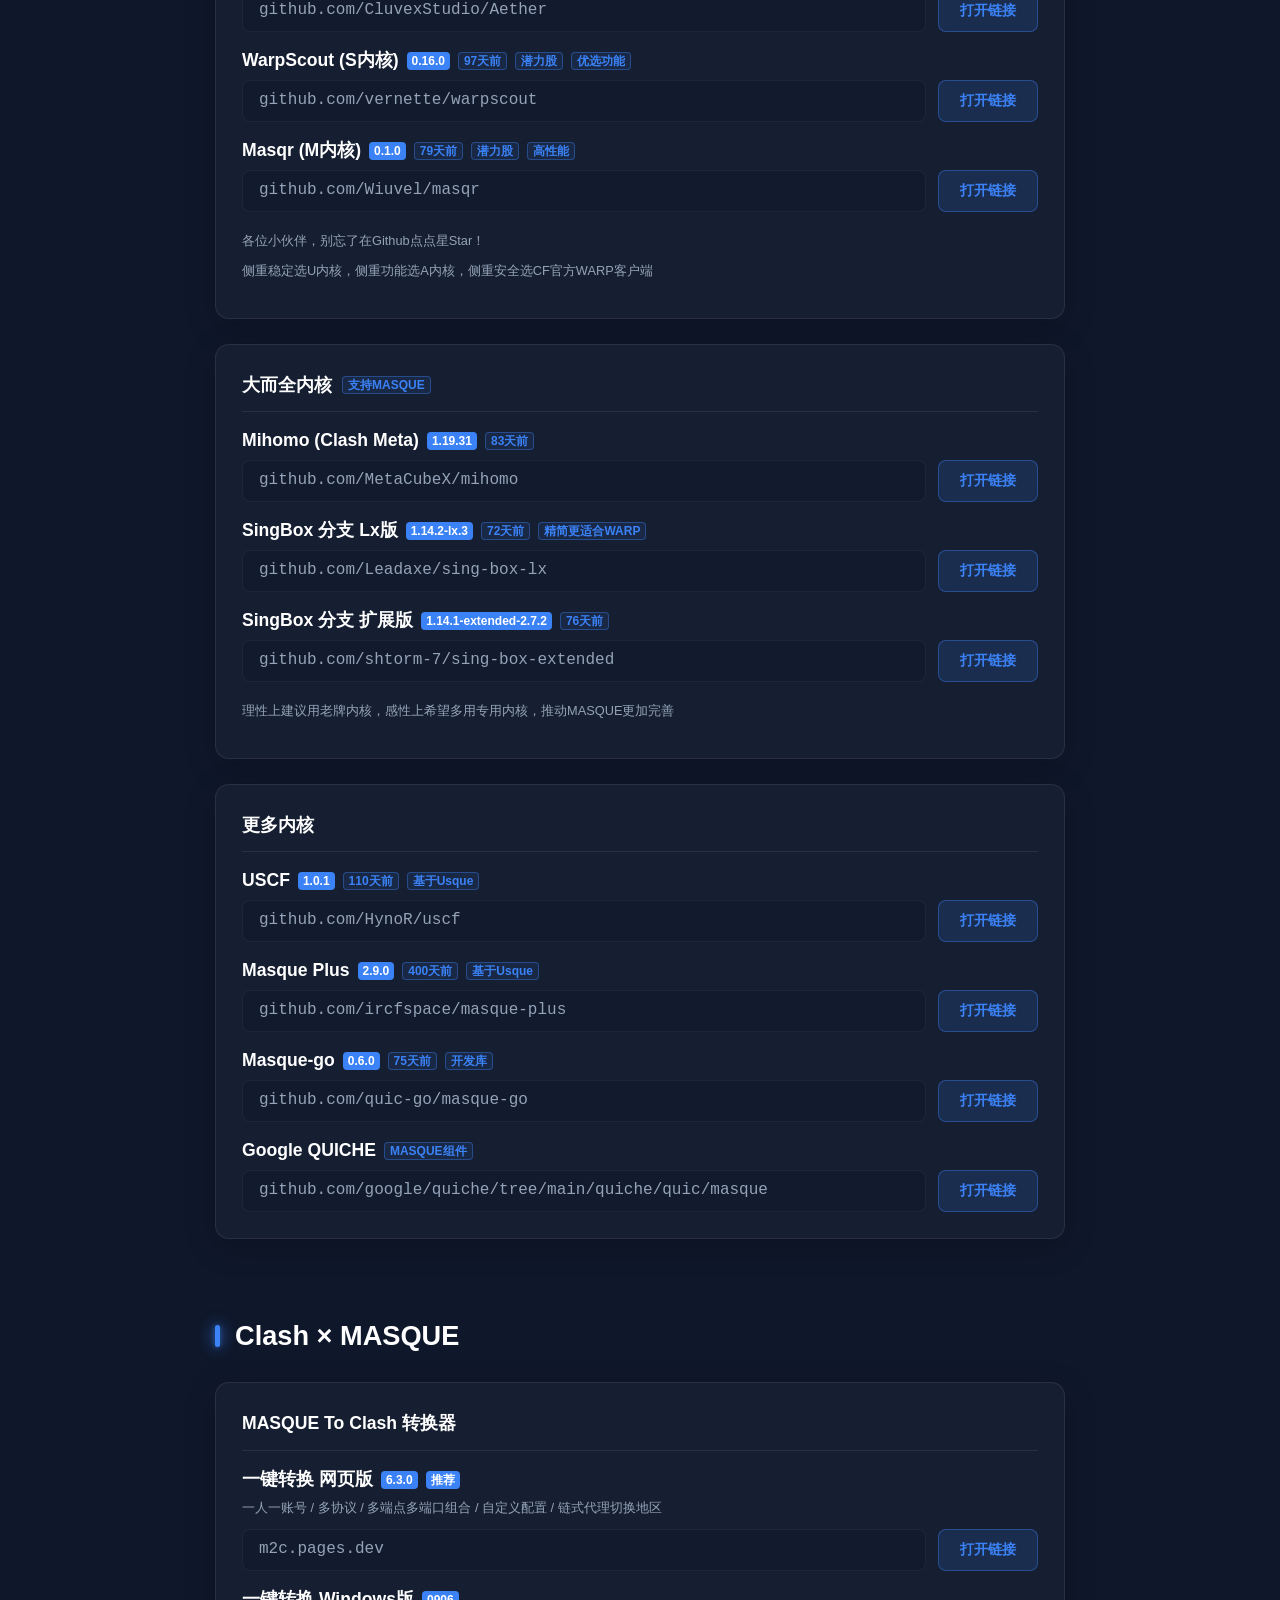
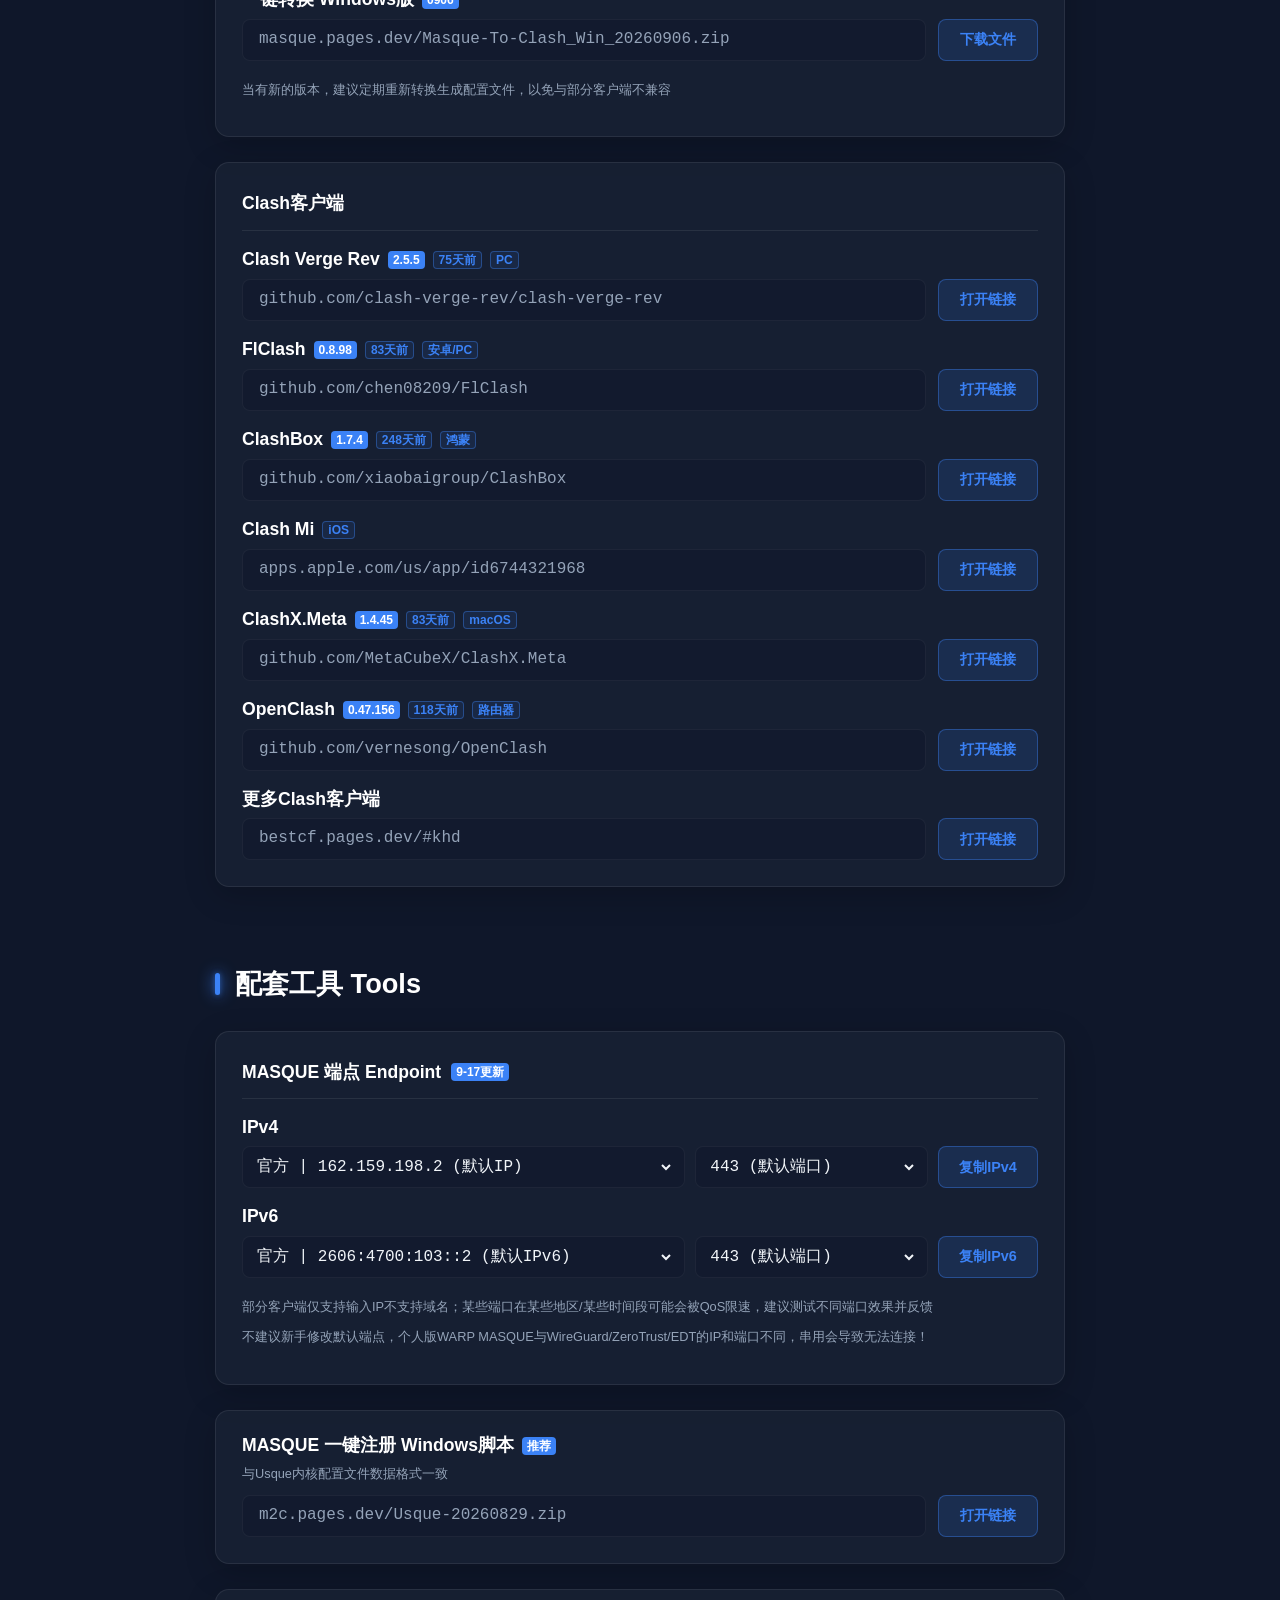
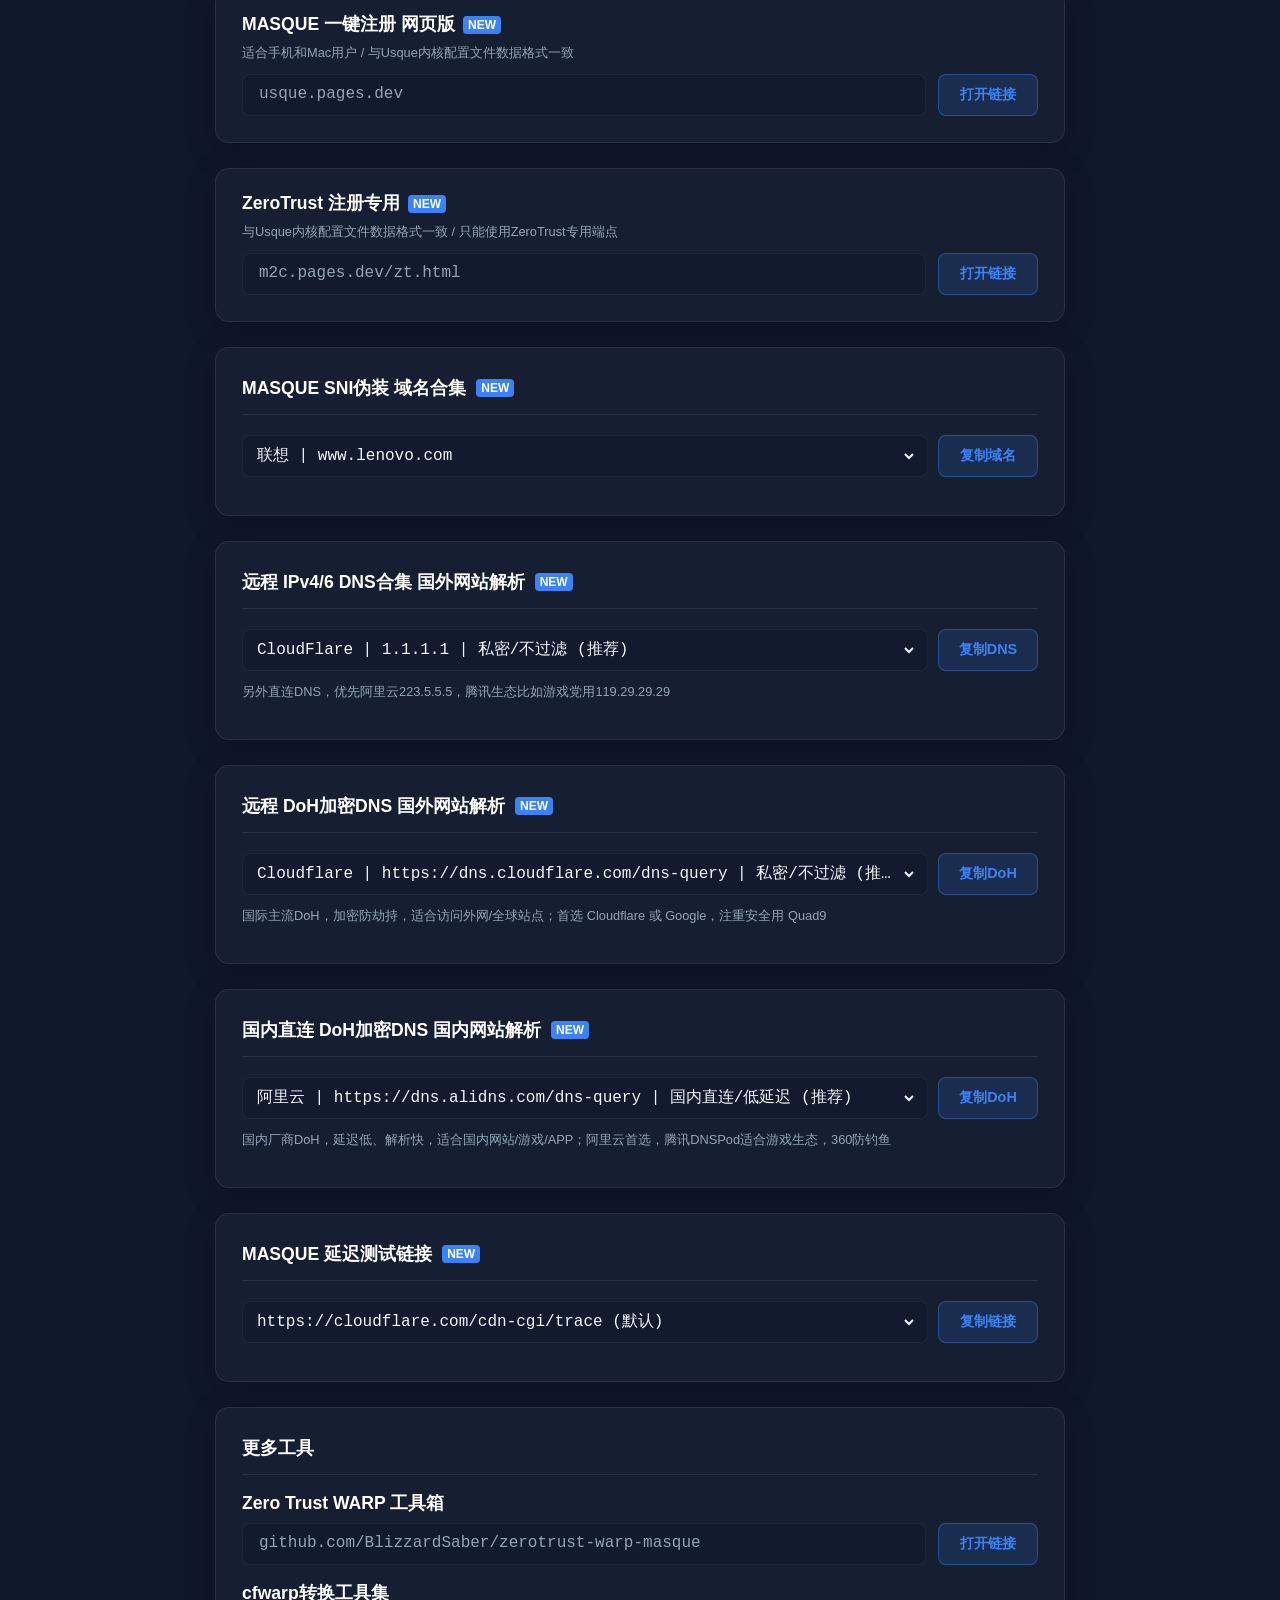
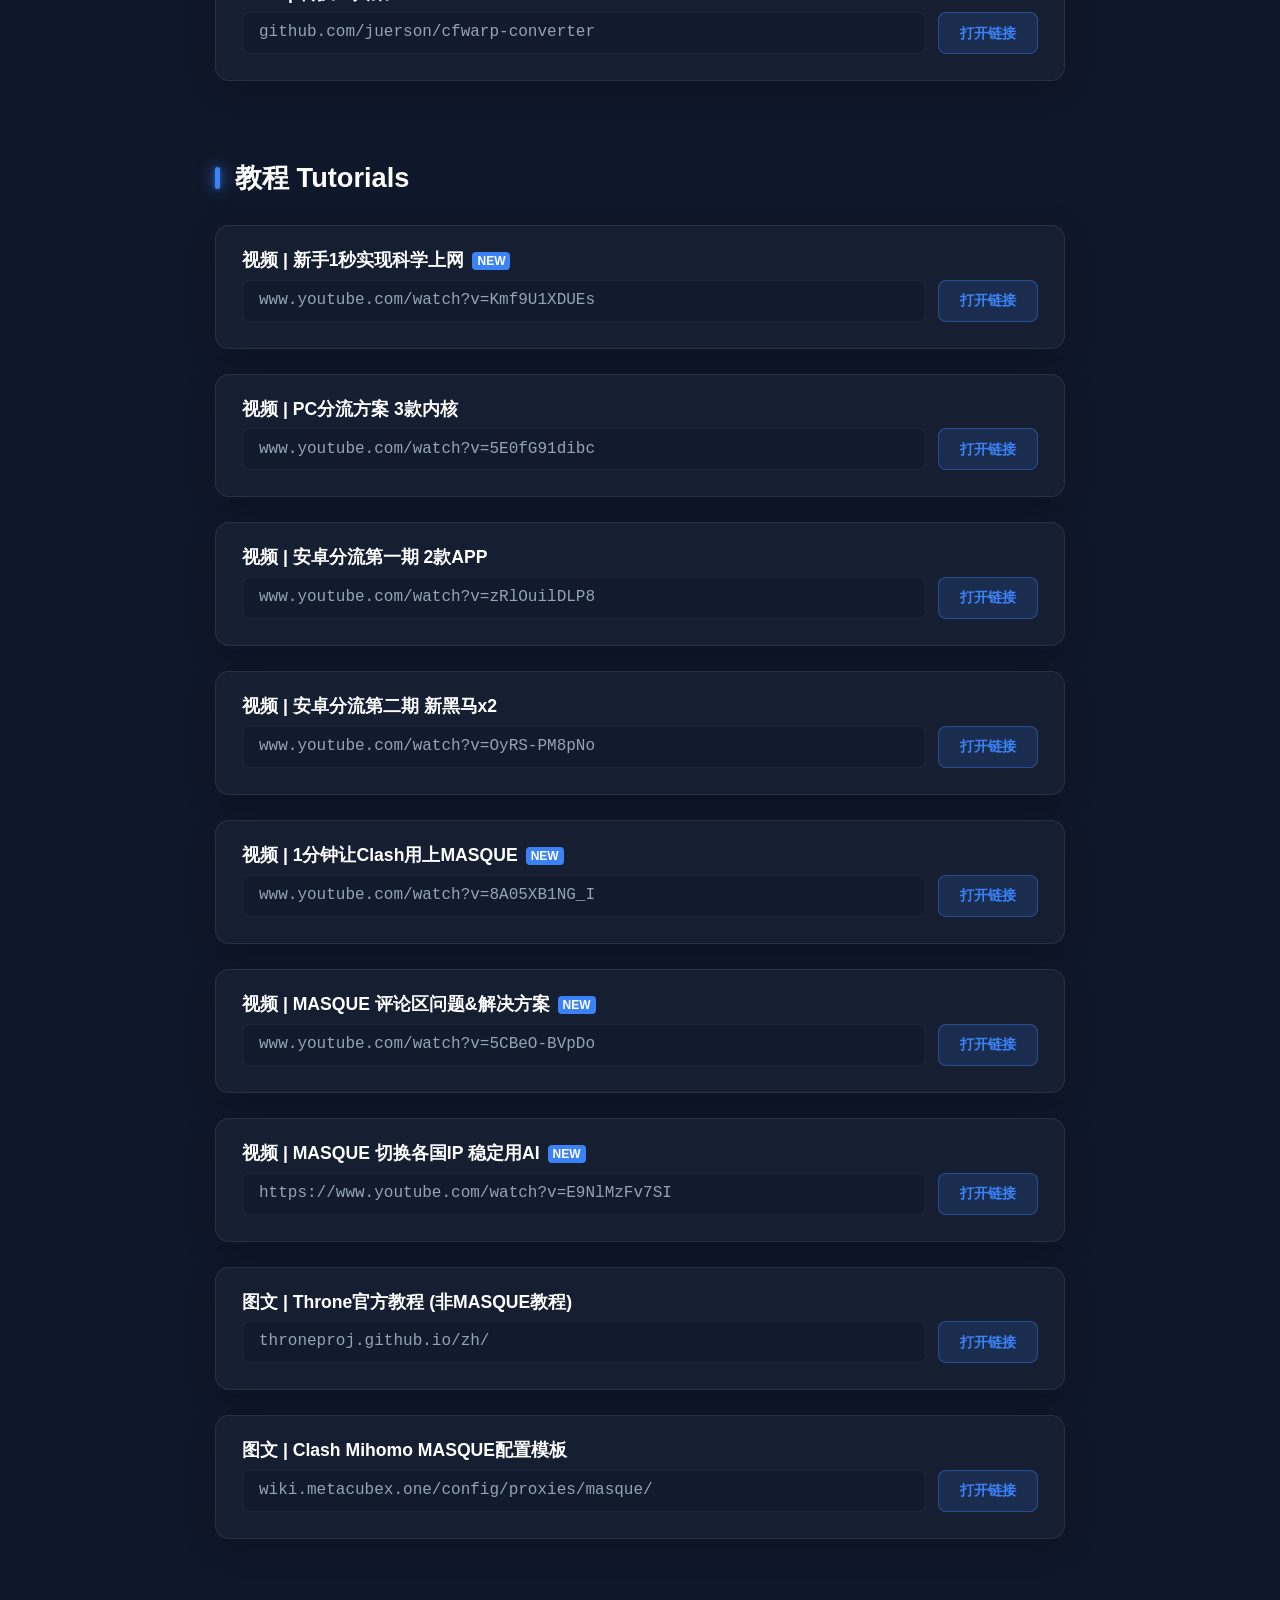
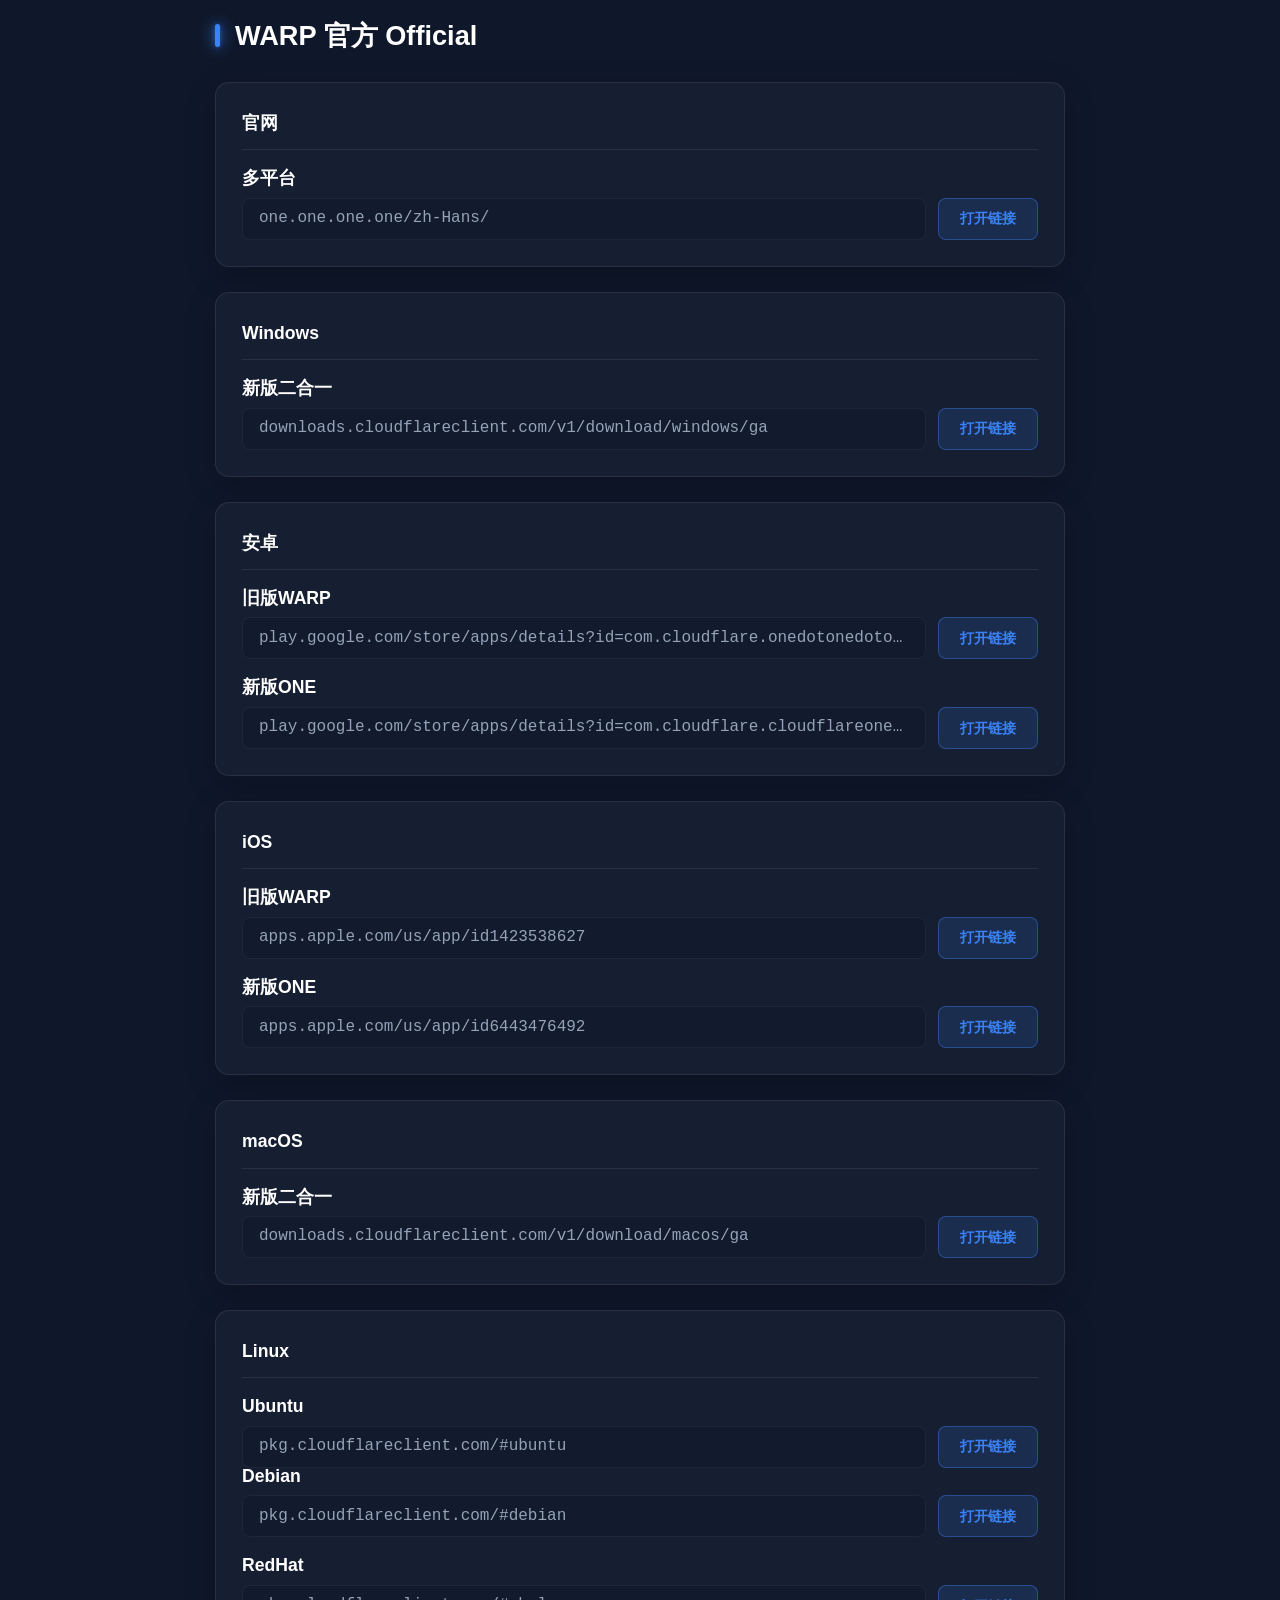
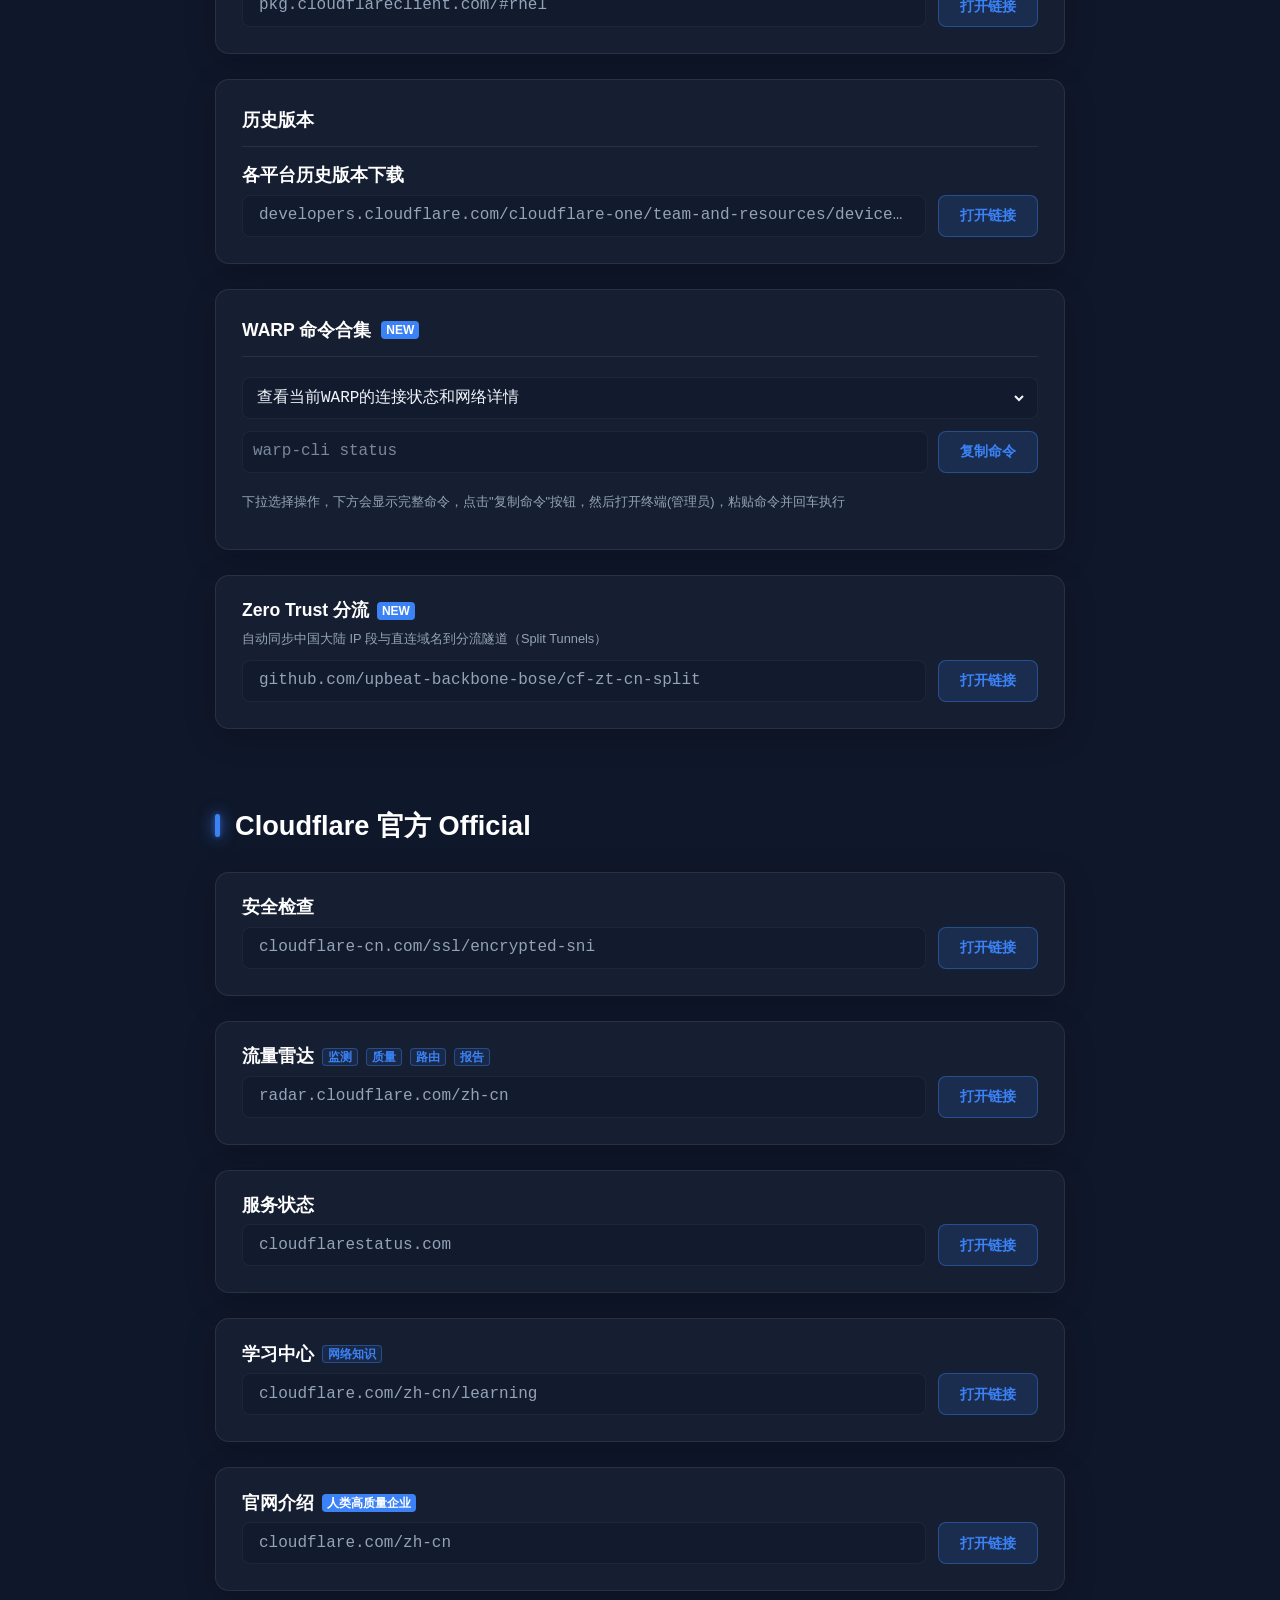
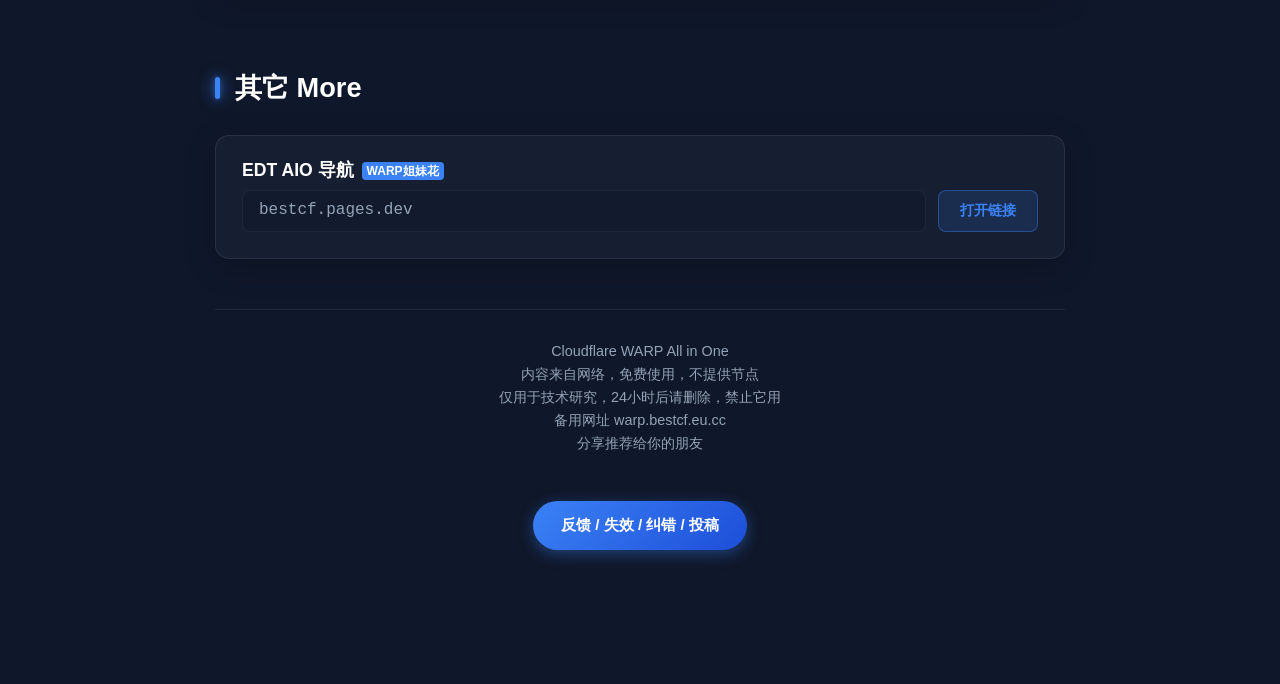
==== commit eb762318: "Update index.html" ====
--- a/index.html
+++ b/index.html
@@ -478,7 +478,7 @@
                 <!-- <div class="group-name">Usque .json 转 Clash .yaml</div>			 -->
                 <div class="group-name">MASQUE To Clash 转换器</div>			
 				<div class="link-row">
-                    <div class="item-header"><span class="item-title">一键转换 网页版</span><span class="tag tag-featured">6.0.0</span><span class="tag tag-featured">推荐</span></div>
+                    <div class="item-header"><span class="item-title">一键转换 网页版</span><span class="tag tag-featured">6.3.0</span><span class="tag tag-featured">推荐</span></div>
 					<div class="item-desc">一人一账号 / 多协议 / 多端点多端口组合 / 自定义配置 / 链式代理切换地区</div>	
                     <div class="action-area">
                         <div class="url-box"><span class="url-text">m2c.pages.dev</span></div>
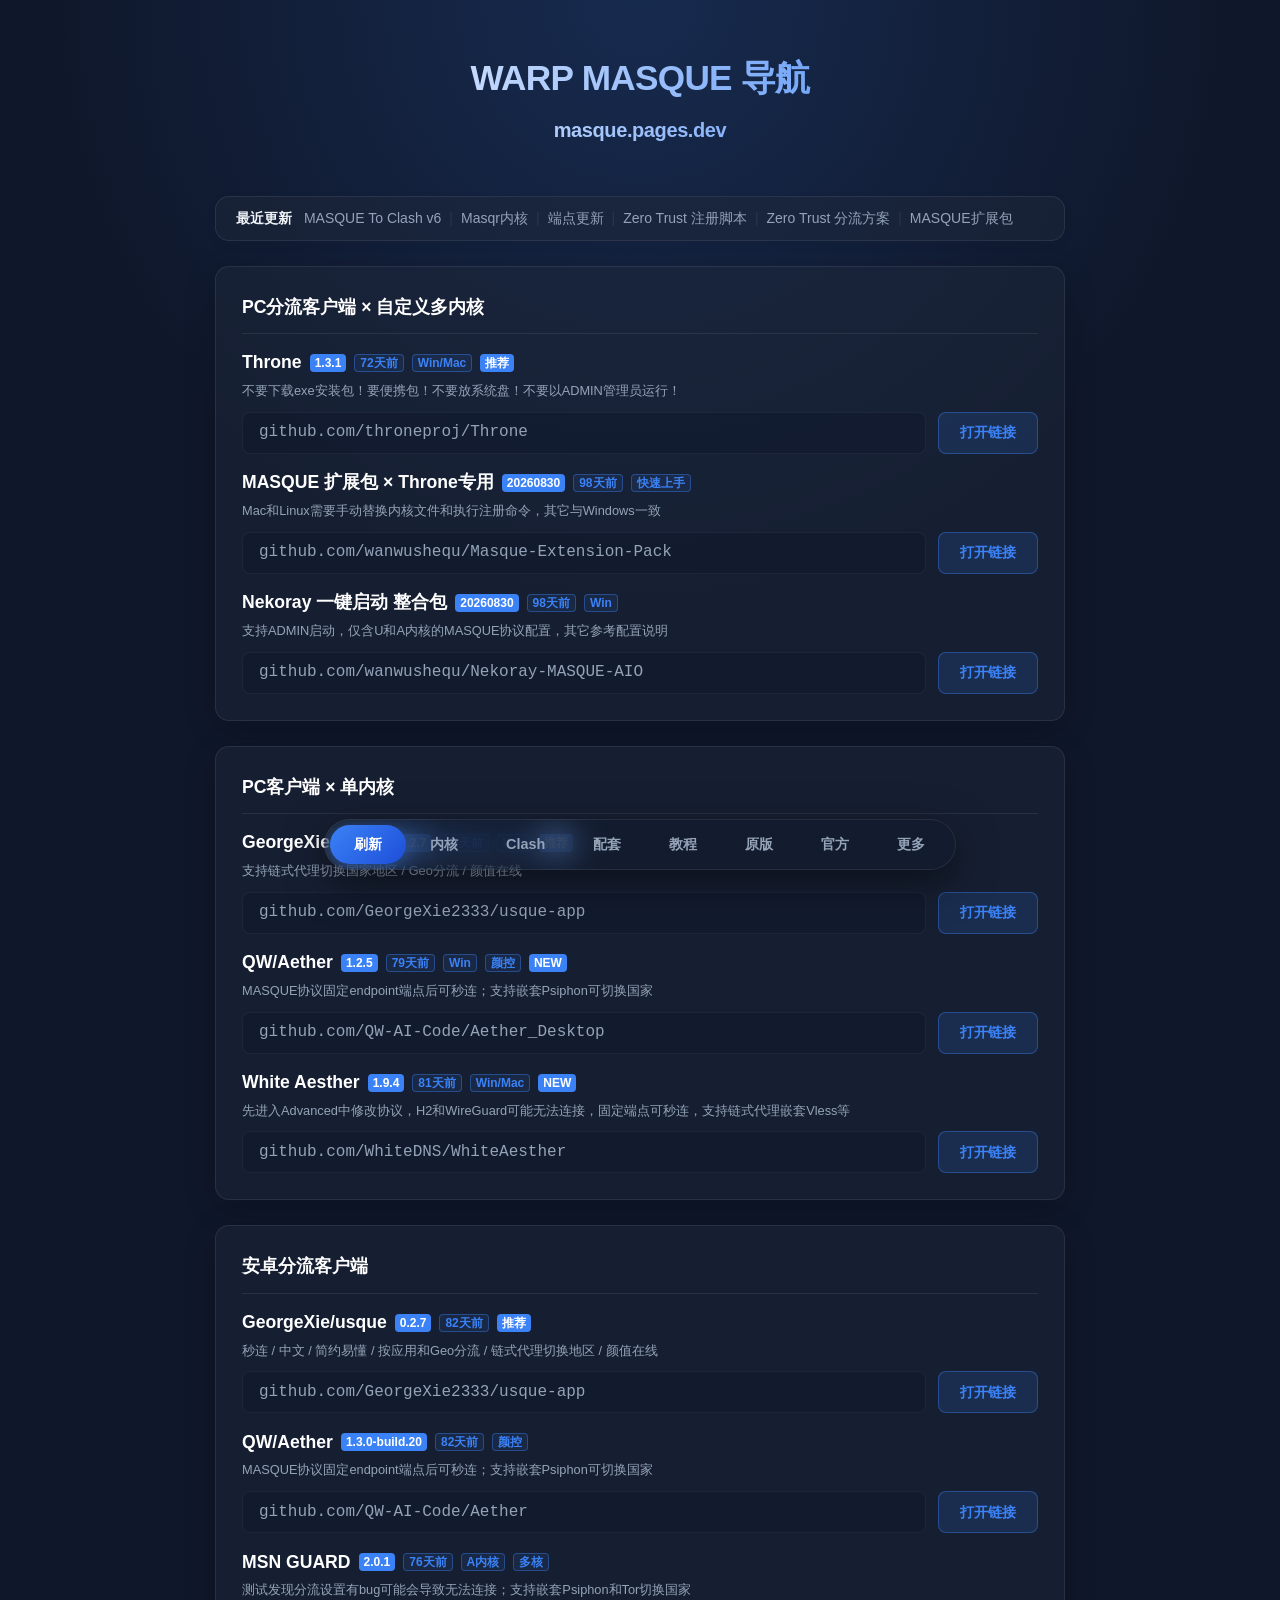
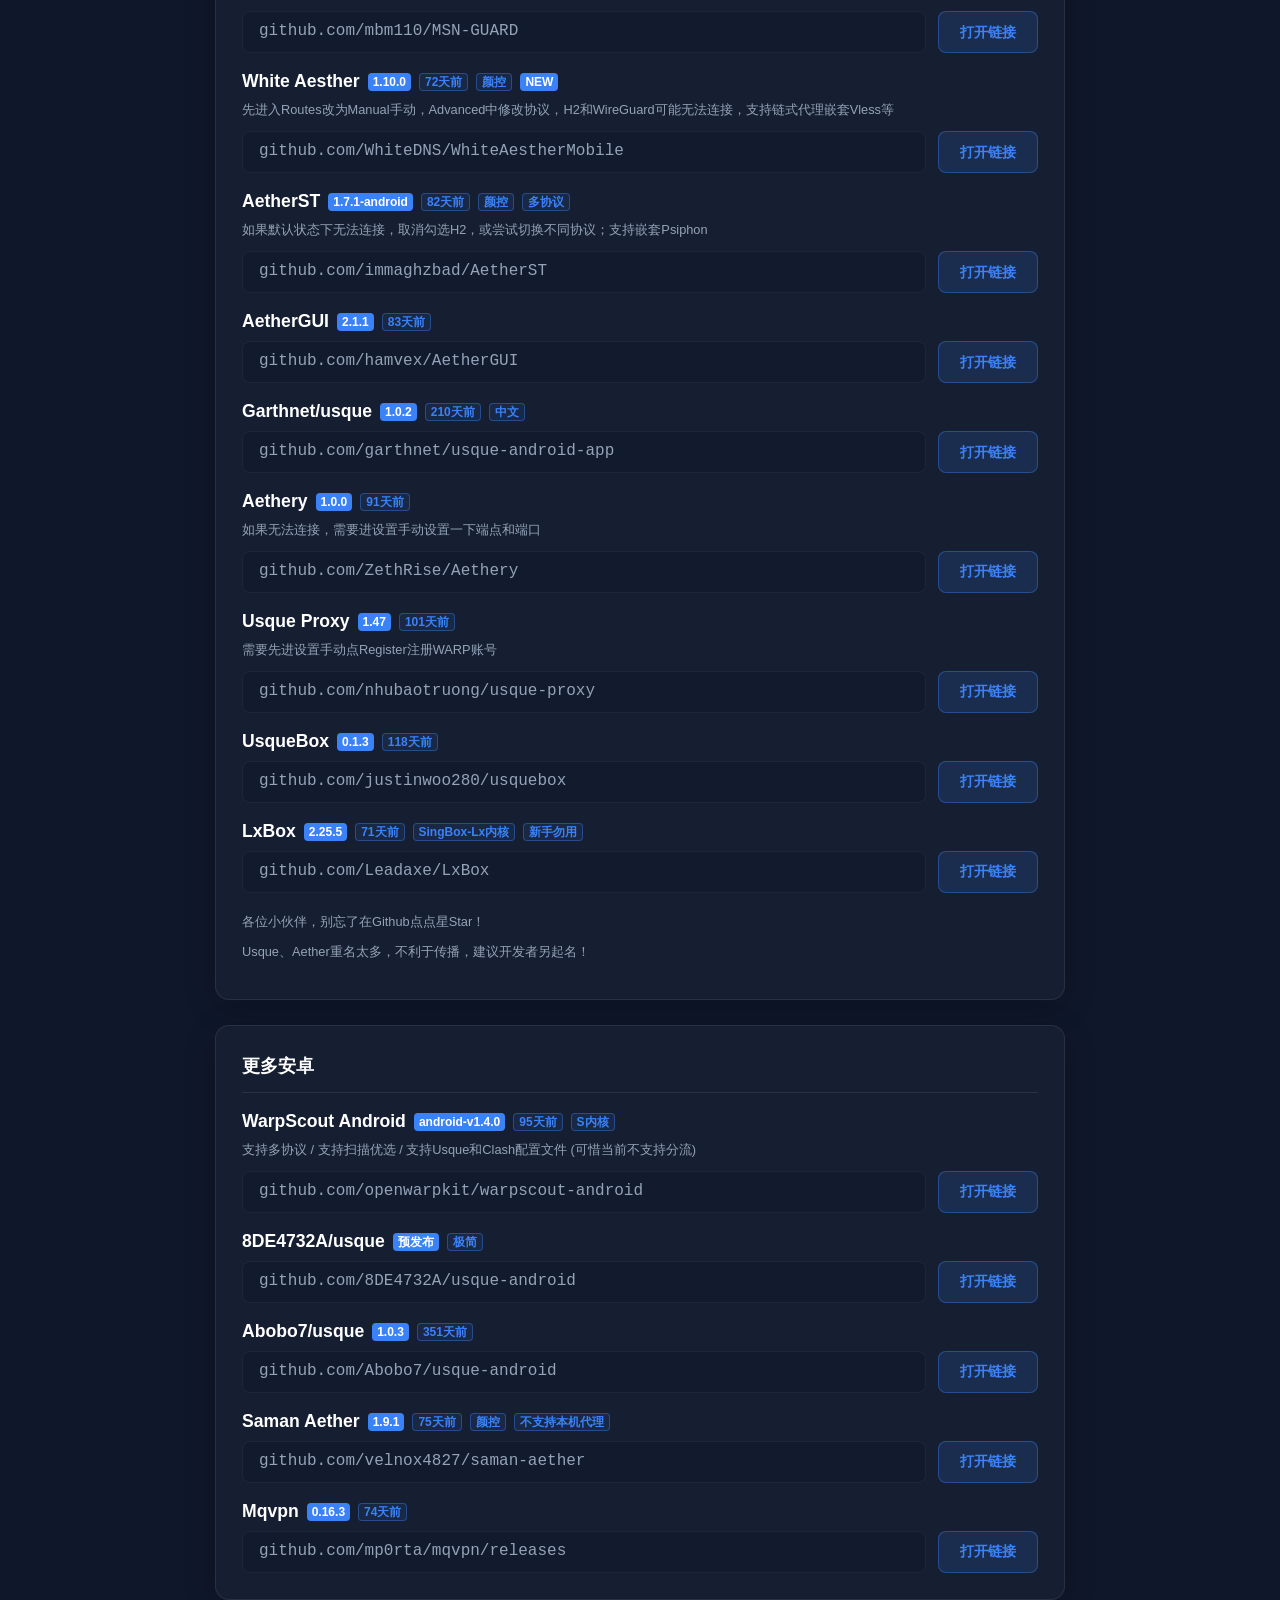
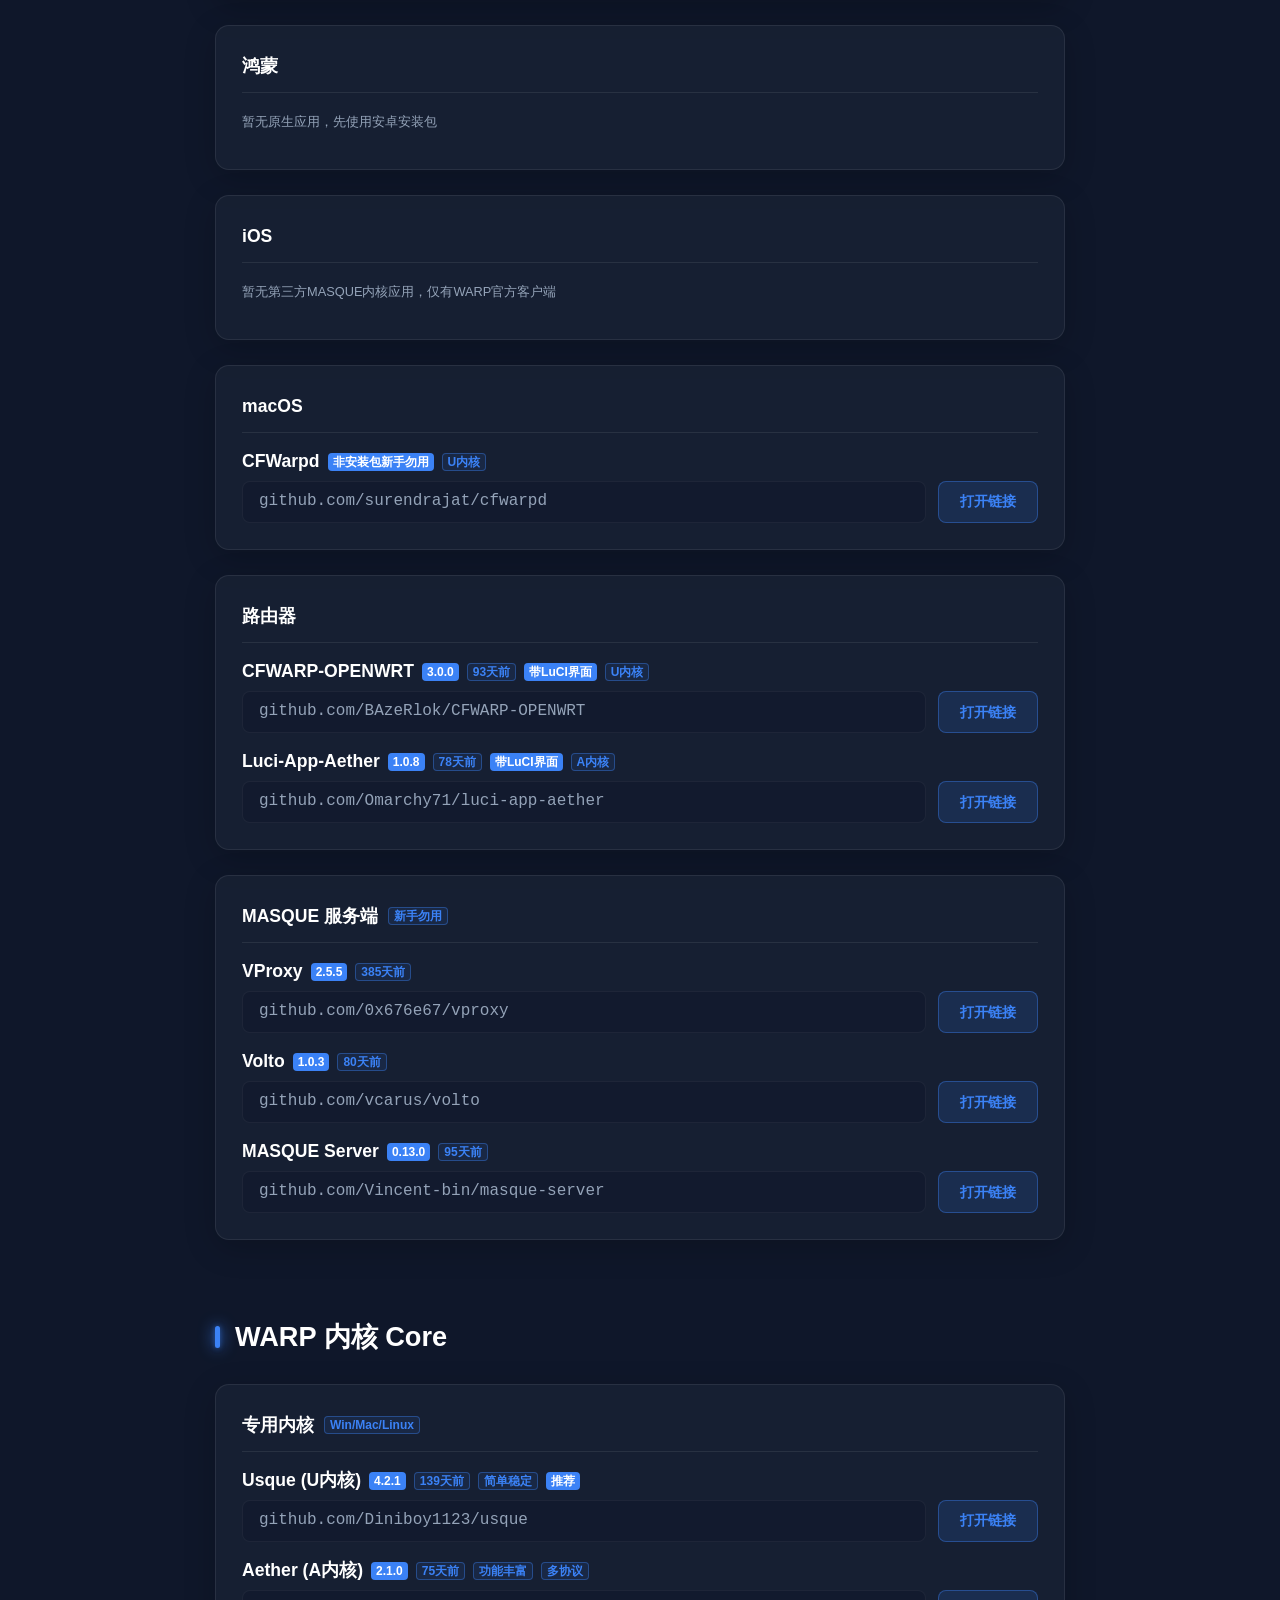
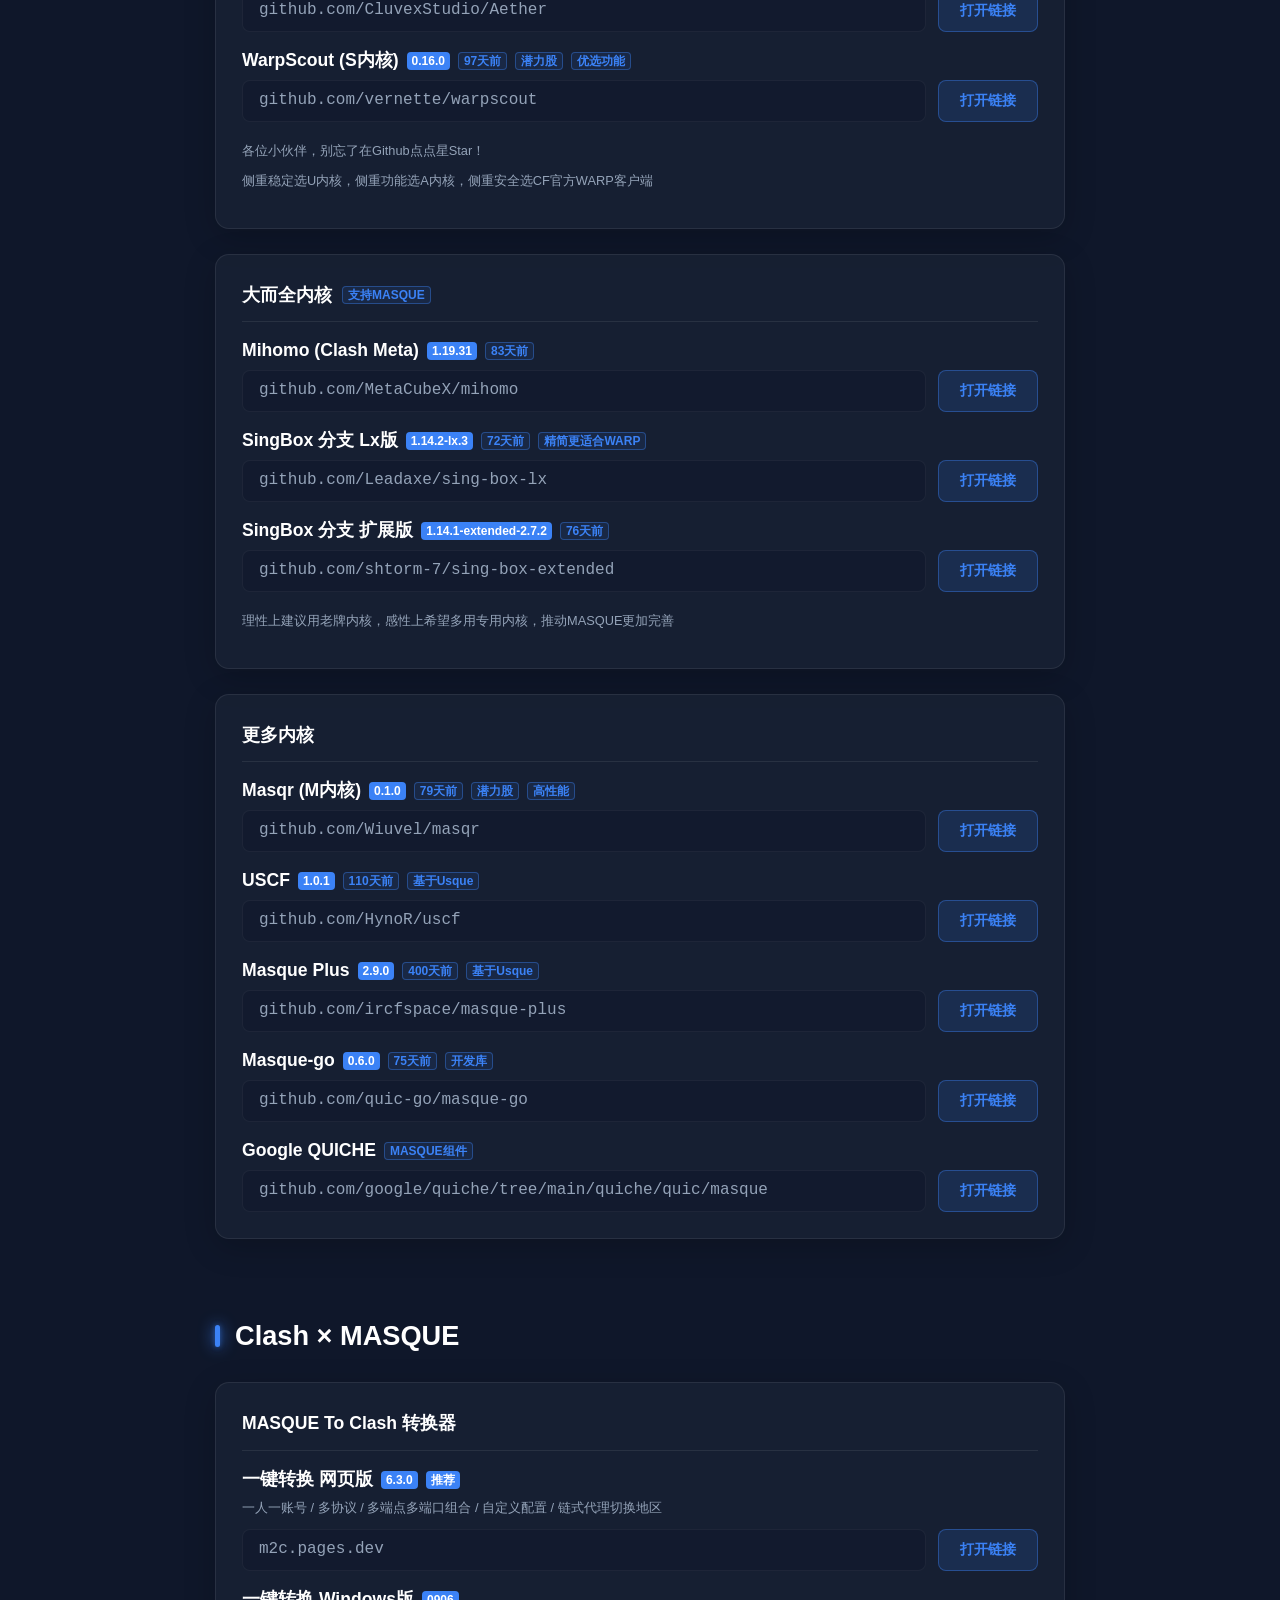
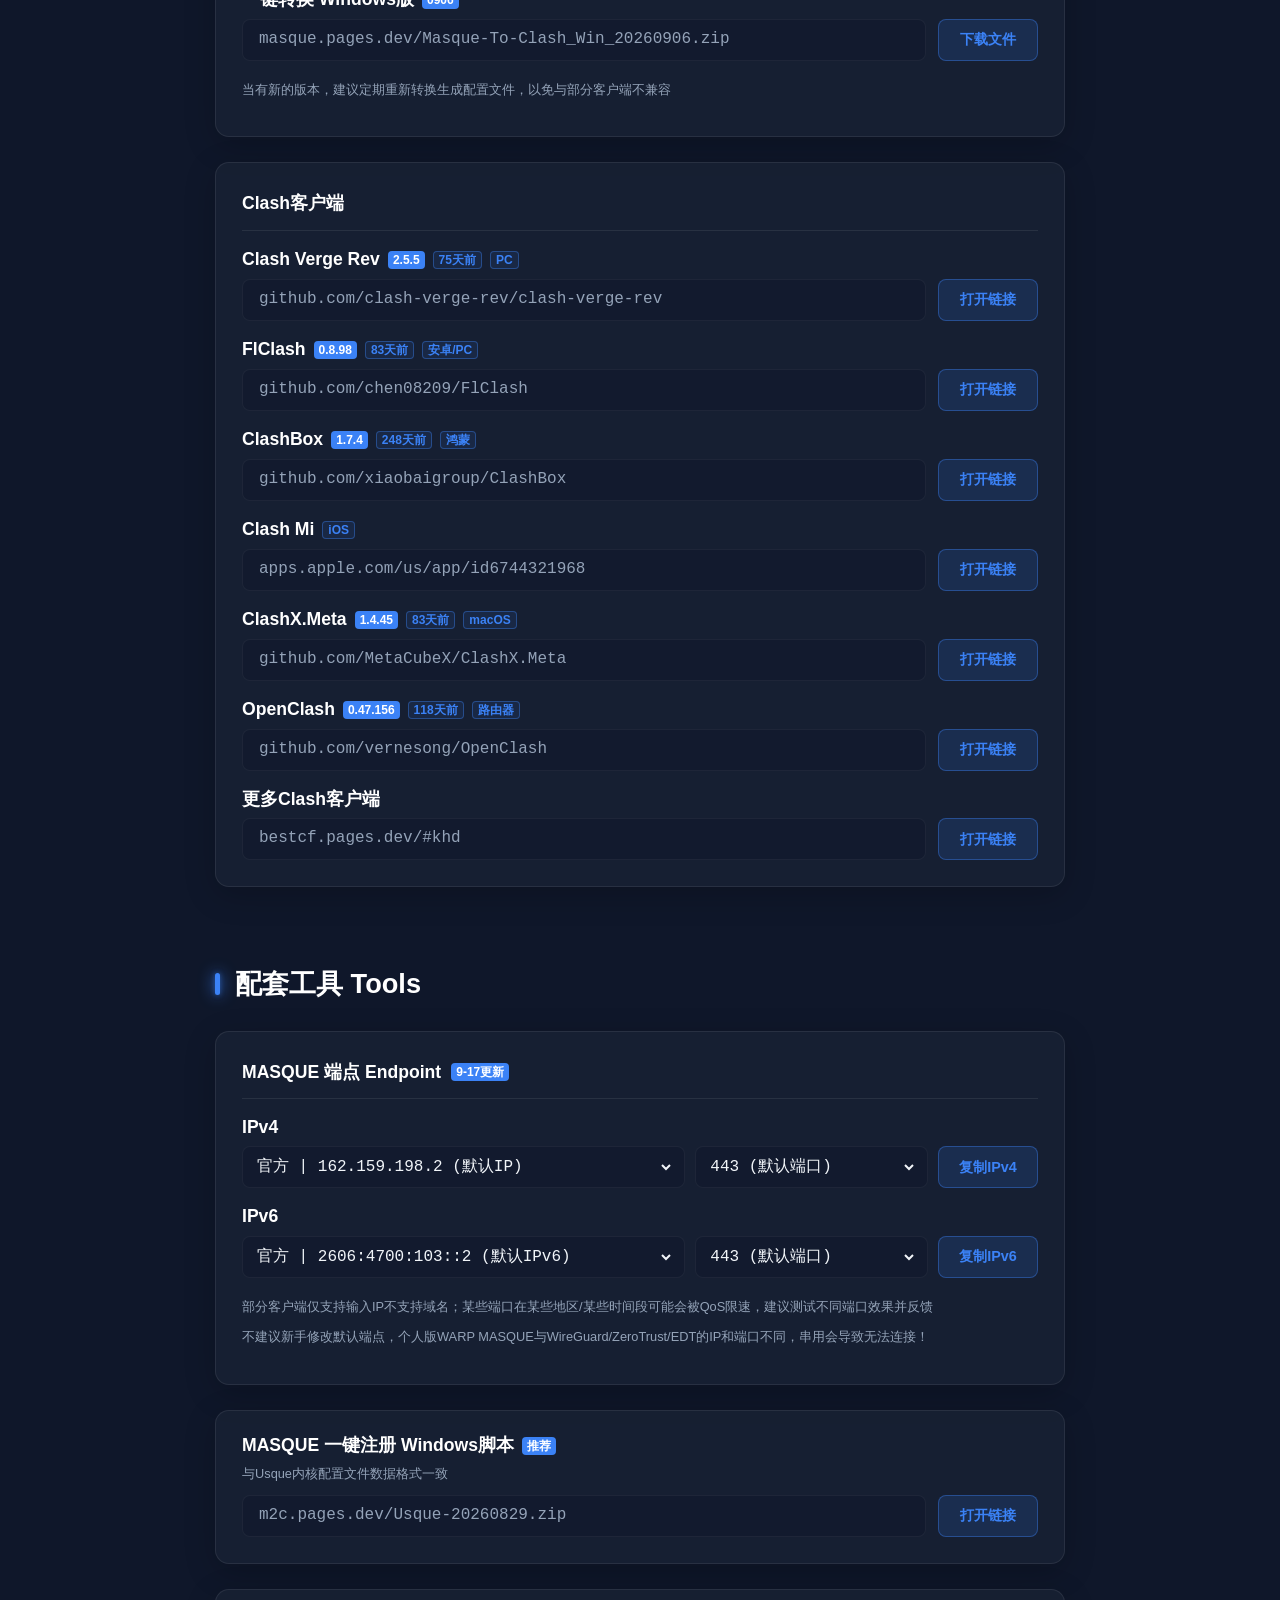
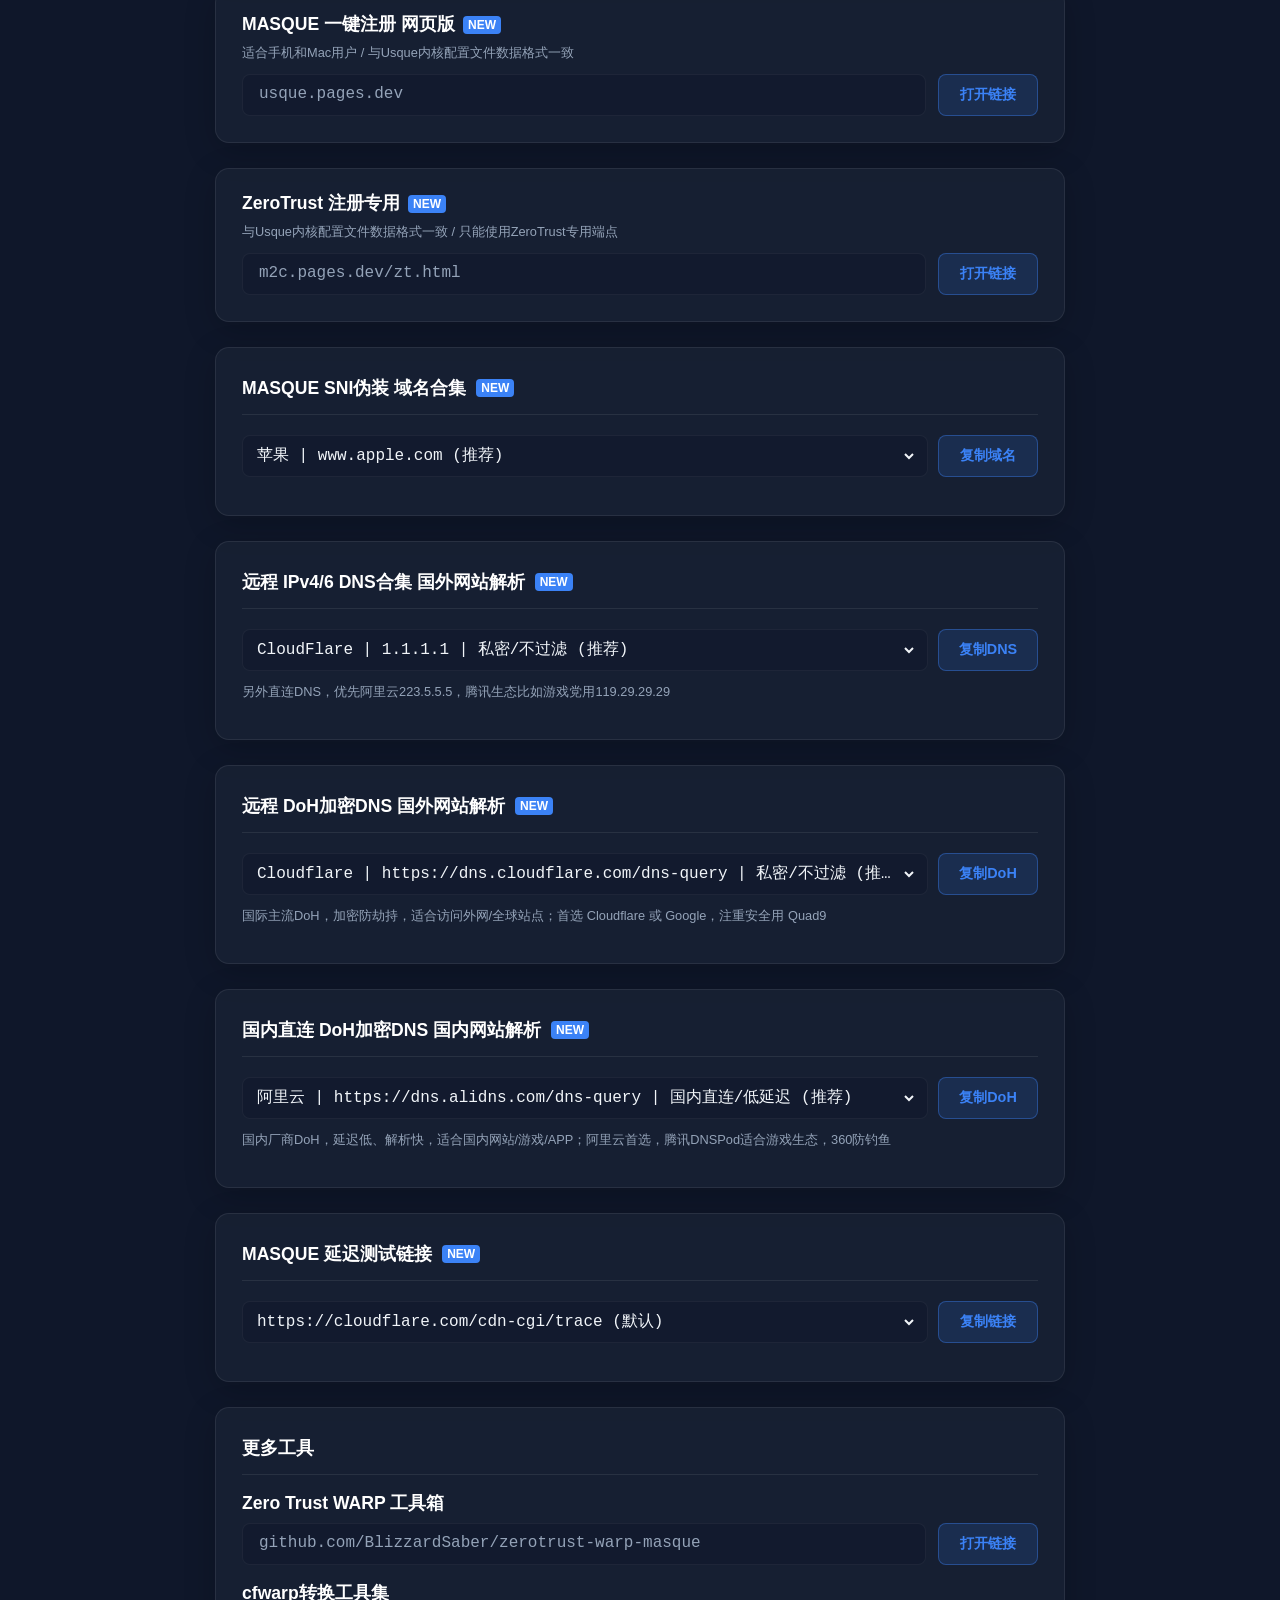
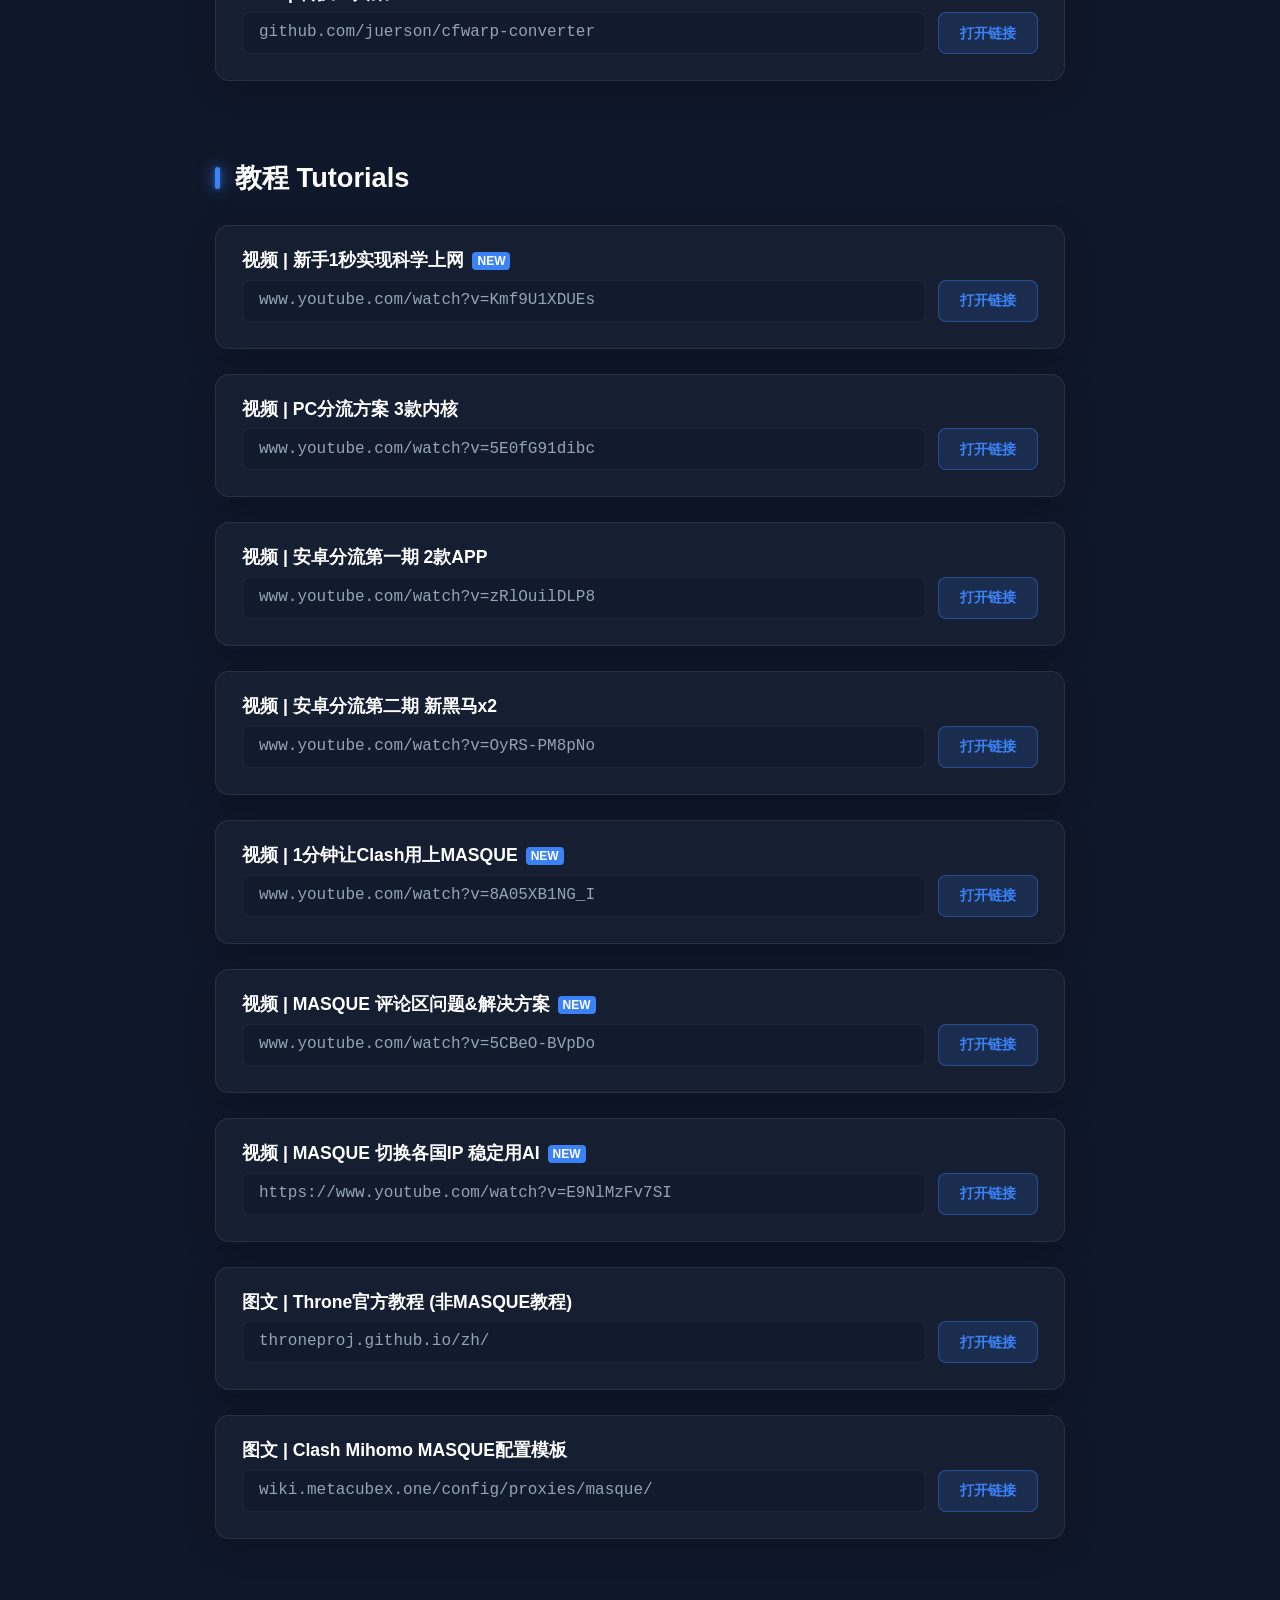
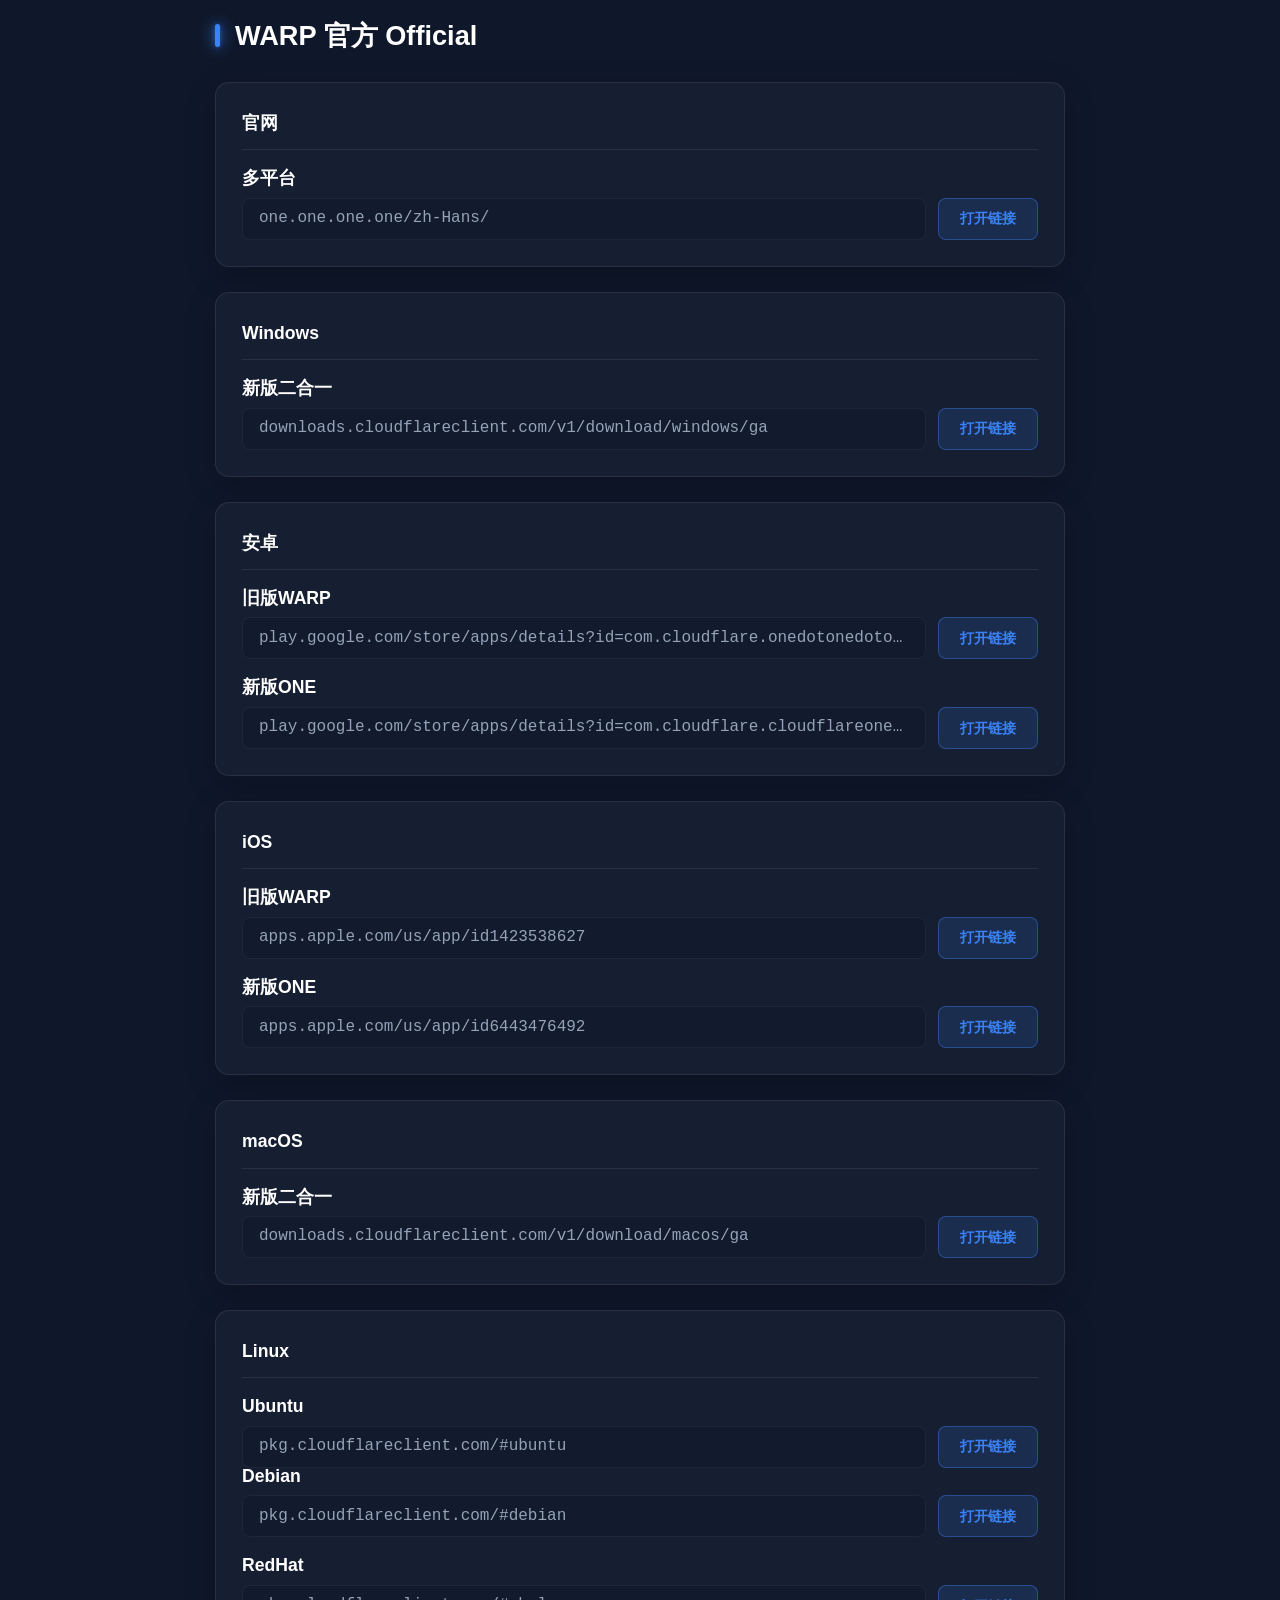
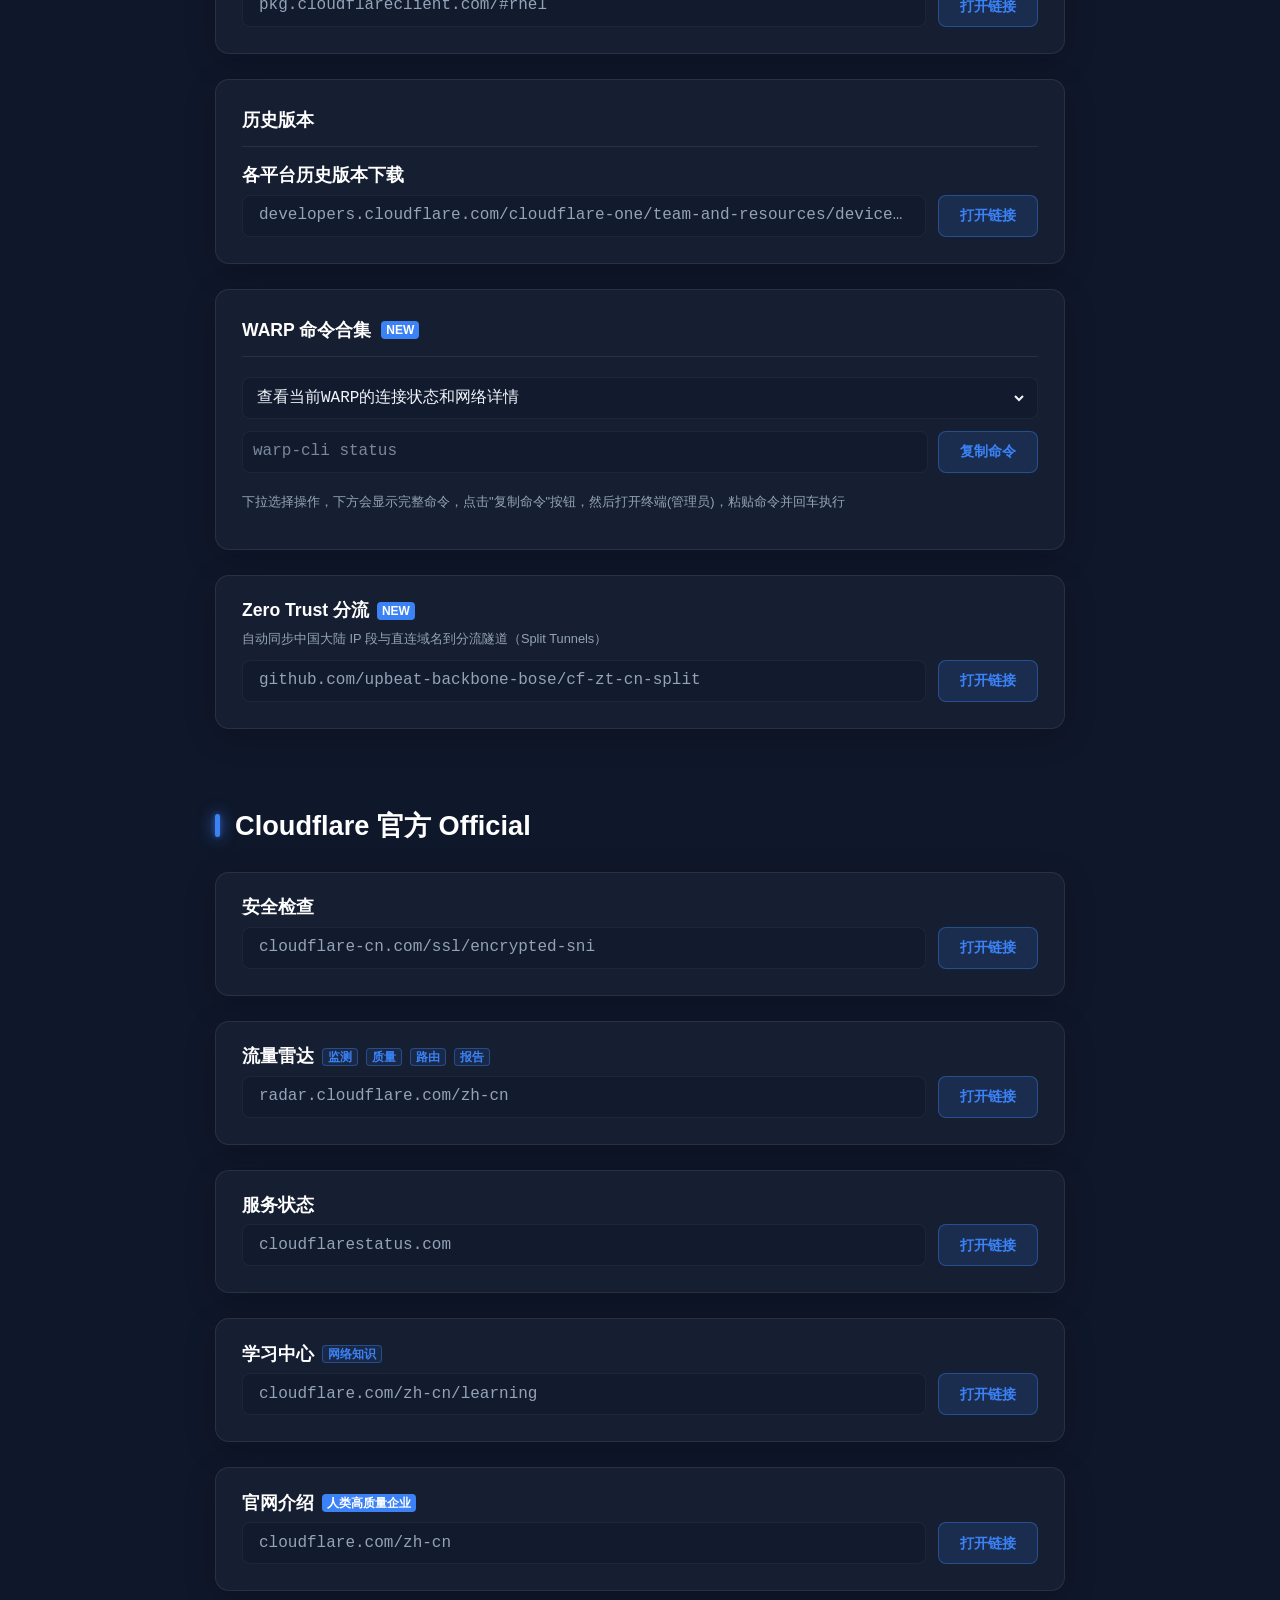
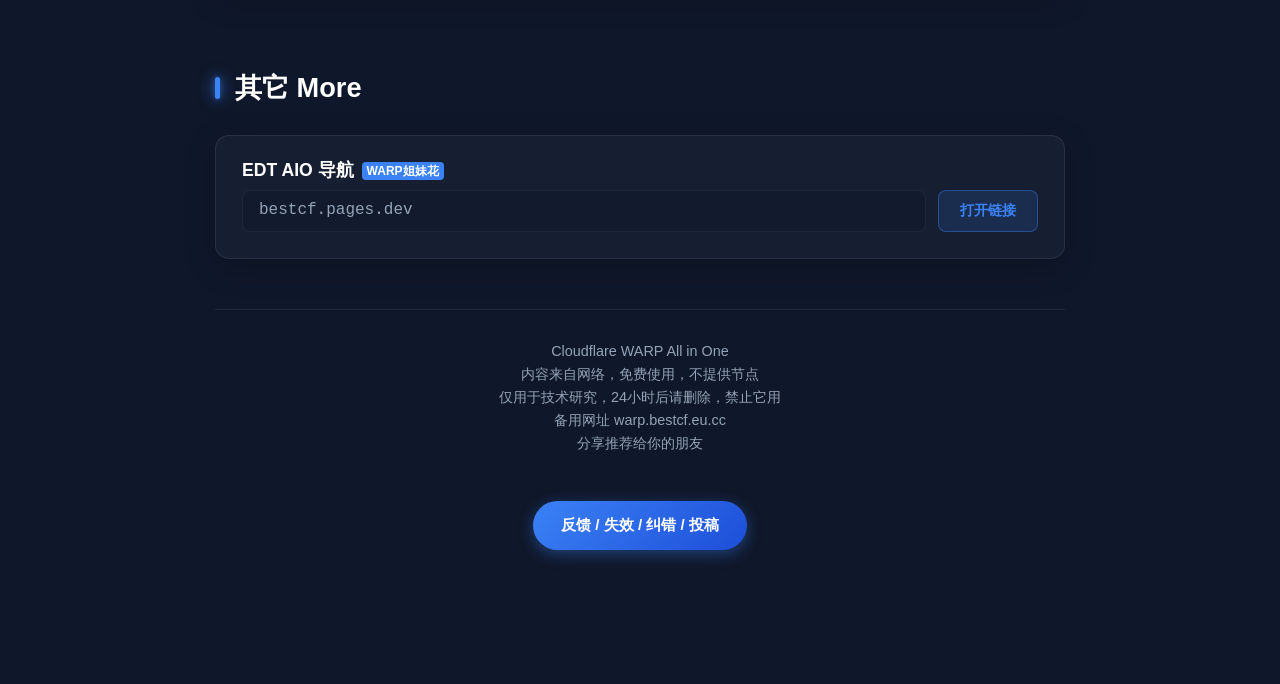
==== commit e14bc882: "Update index.html" ====
--- a/index.html
+++ b/index.html
@@ -403,14 +403,7 @@
                         <div class="url-box"><span class="url-text">github.com/vernette/warpscout</span></div>
                         <a href="https://github.com/vernette/warpscout/releases" class="open-btn" target="_blank">打开链接</a>
                     </div>
-                </div>
-				<div class="link-row">
-					<div class="item-header"><span class="item-title">Masqr (M内核)</span><span class="tag">潜力股</span><span class="tag">高性能</span></div>
-					<div class="action-area">
-						<div class="url-box"><span class="url-text">github.com/Wiuvel/masqr</span></div>
-						<a href="https://github.com/Wiuvel/masqr/releases" class="open-btn" target="_blank">打开链接</a>
-					</div>
-				</div>				
+                </div>			
 				<div class="item-desc">各位小伙伴，别忘了在Github点点星Star！</div>
 				<div class="item-desc">侧重稳定选U内核，侧重功能选A内核，侧重安全选CF官方WARP客户端</div>
 			</div>	
@@ -440,7 +433,14 @@
 				<div class="item-desc">理性上建议用老牌内核，感性上希望多用专用内核，推动MASQUE更加完善</div>	
 			</div>
             <div class="group-card">
-                <div class="group-name">更多内核</div>			
+                <div class="group-name">更多内核</div>
+				<div class="link-row">
+					<div class="item-header"><span class="item-title">Masqr (M内核)</span><span class="tag">潜力股</span><span class="tag">高性能</span></div>
+					<div class="action-area">
+						<div class="url-box"><span class="url-text">github.com/Wiuvel/masqr</span></div>
+						<a href="https://github.com/Wiuvel/masqr/releases" class="open-btn" target="_blank">打开链接</a>
+					</div>
+				</div>					
 				<div class="link-row">
 					<div class="item-header"><span class="item-title">USCF</span><span class="tag">基于Usque</span></div>
 					<div class="action-area">
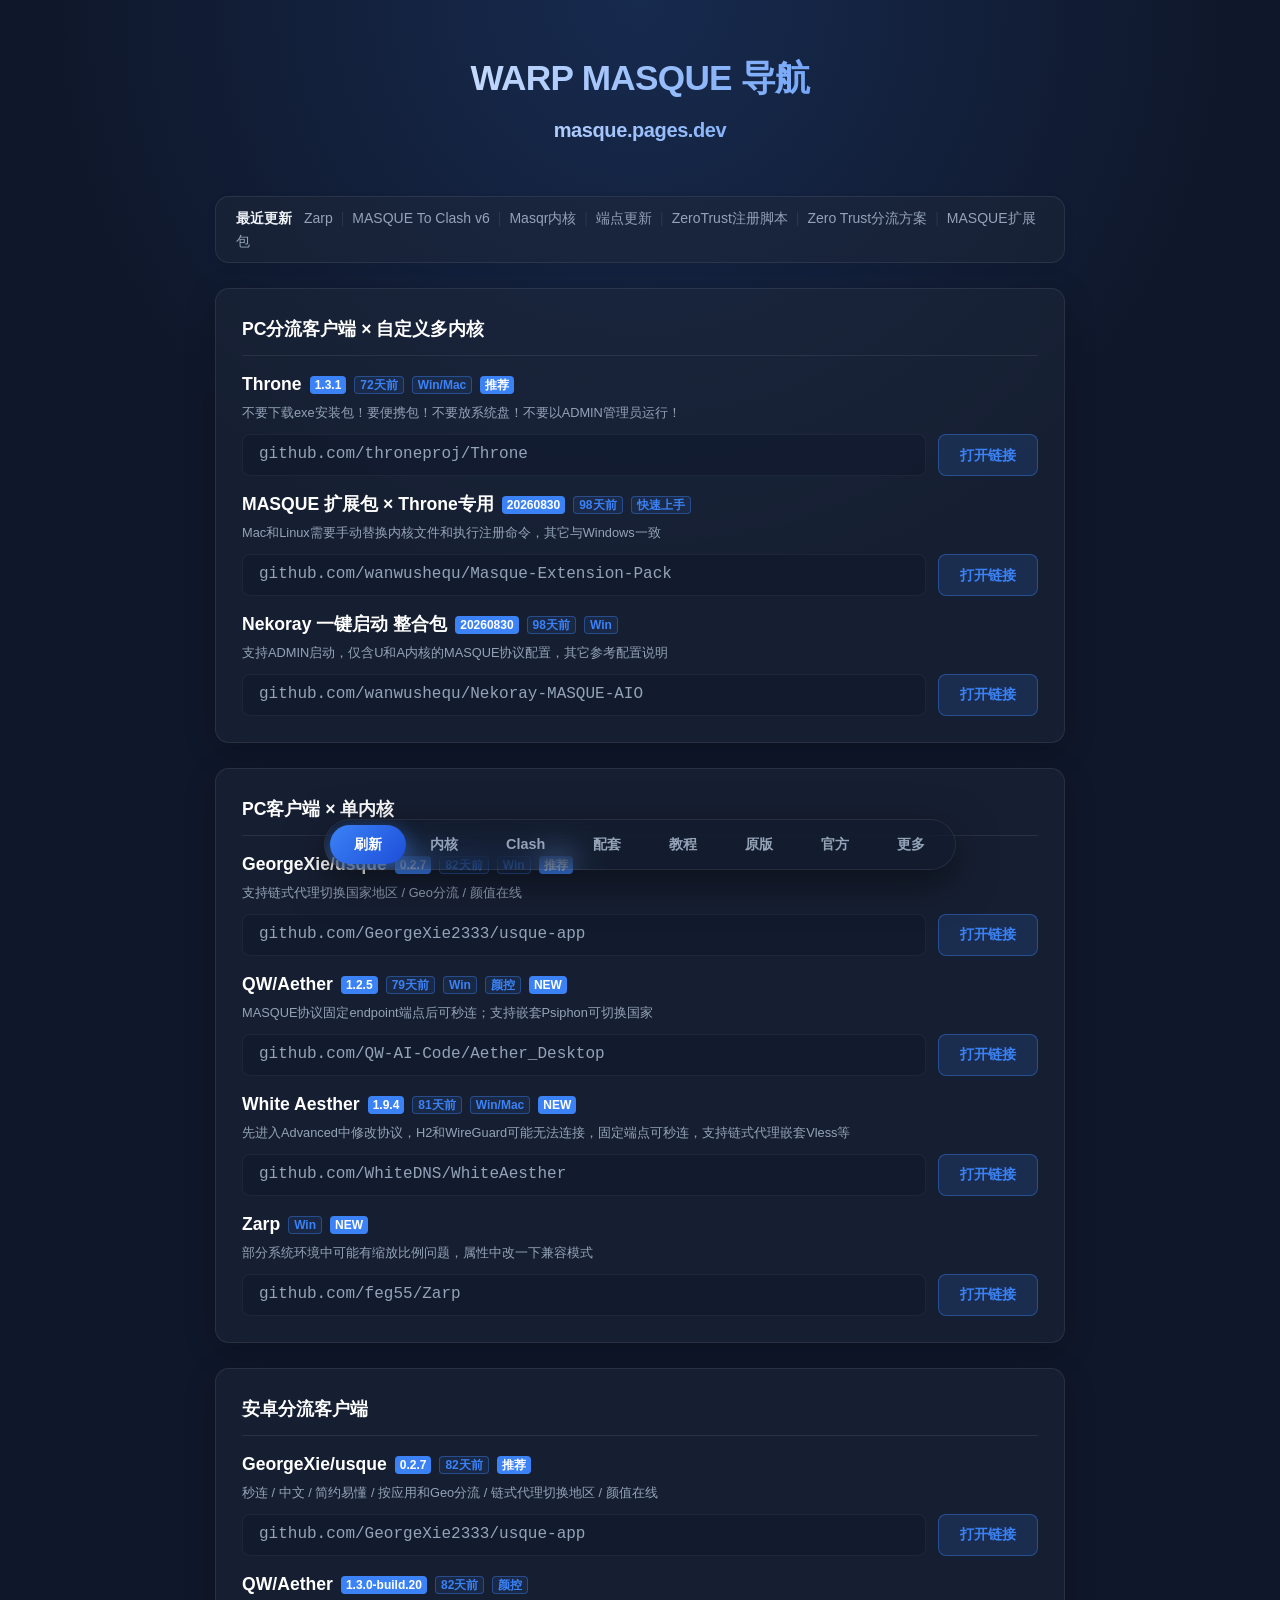
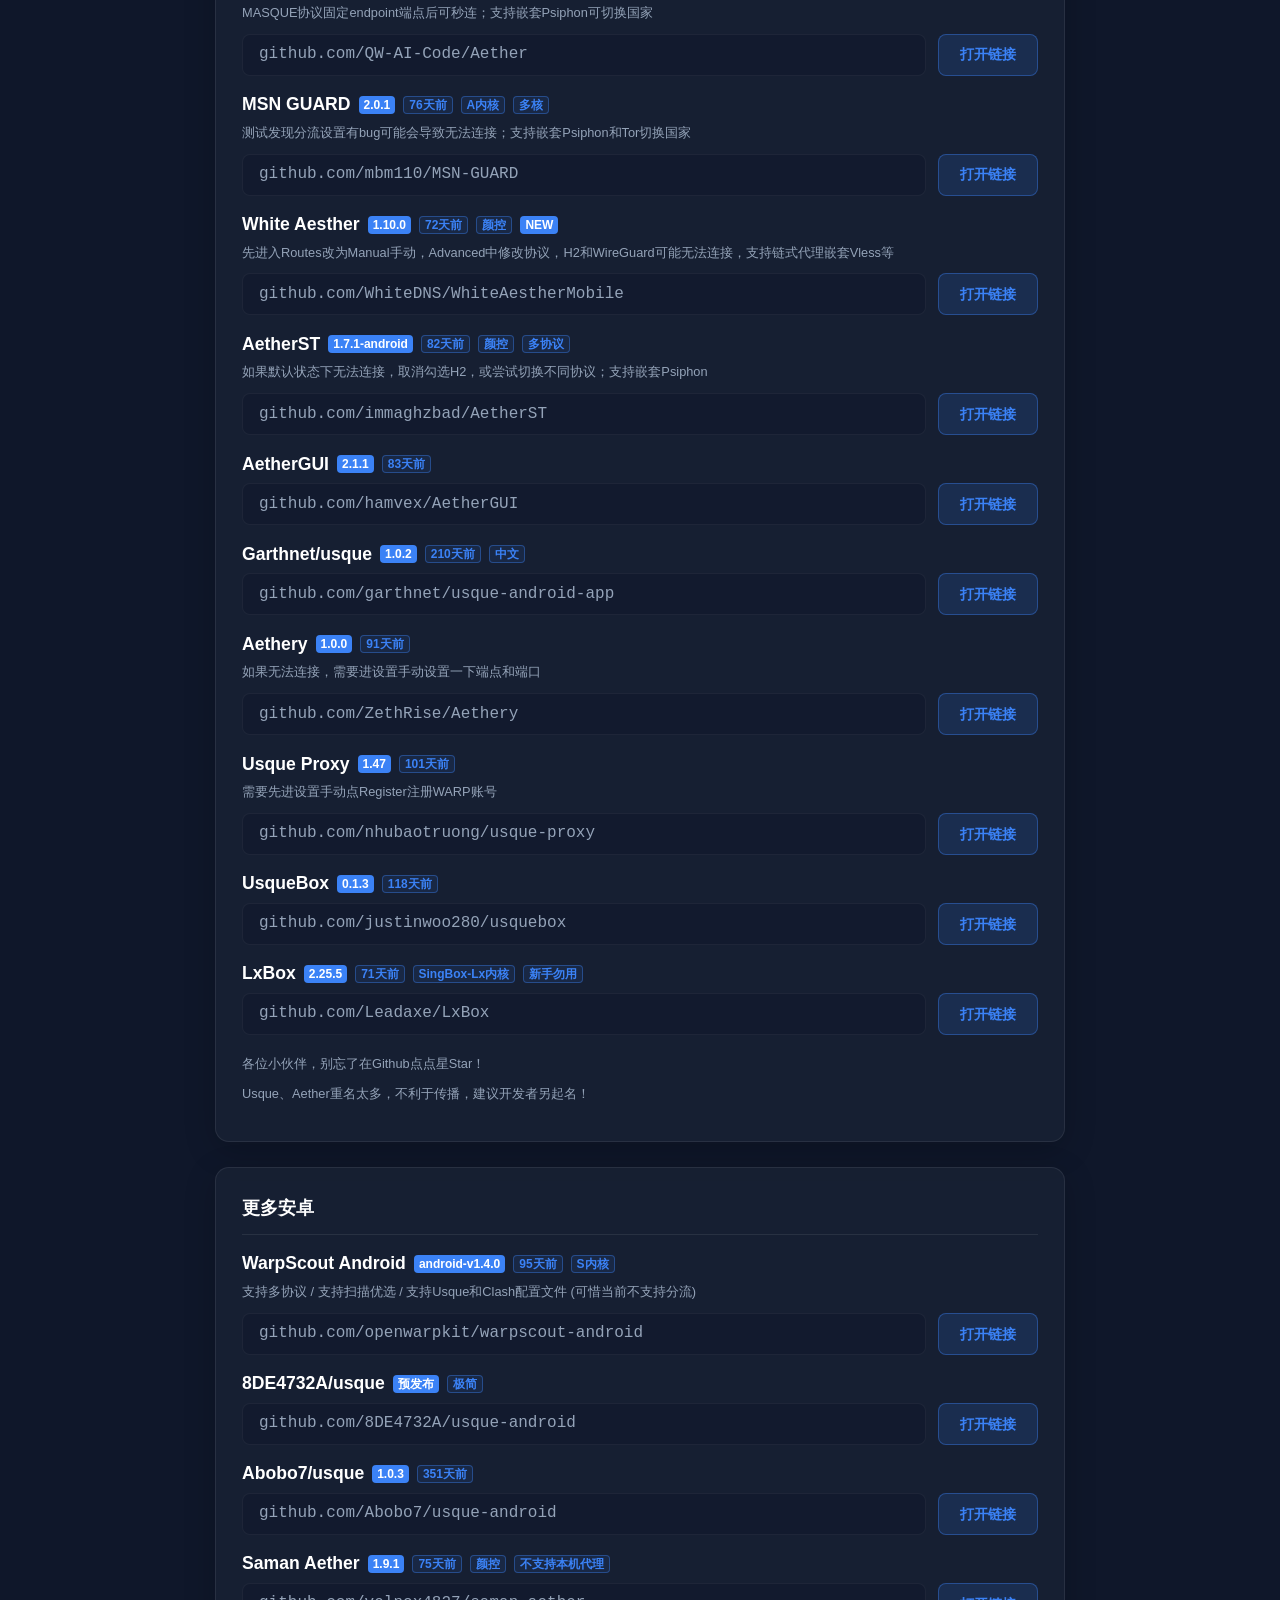
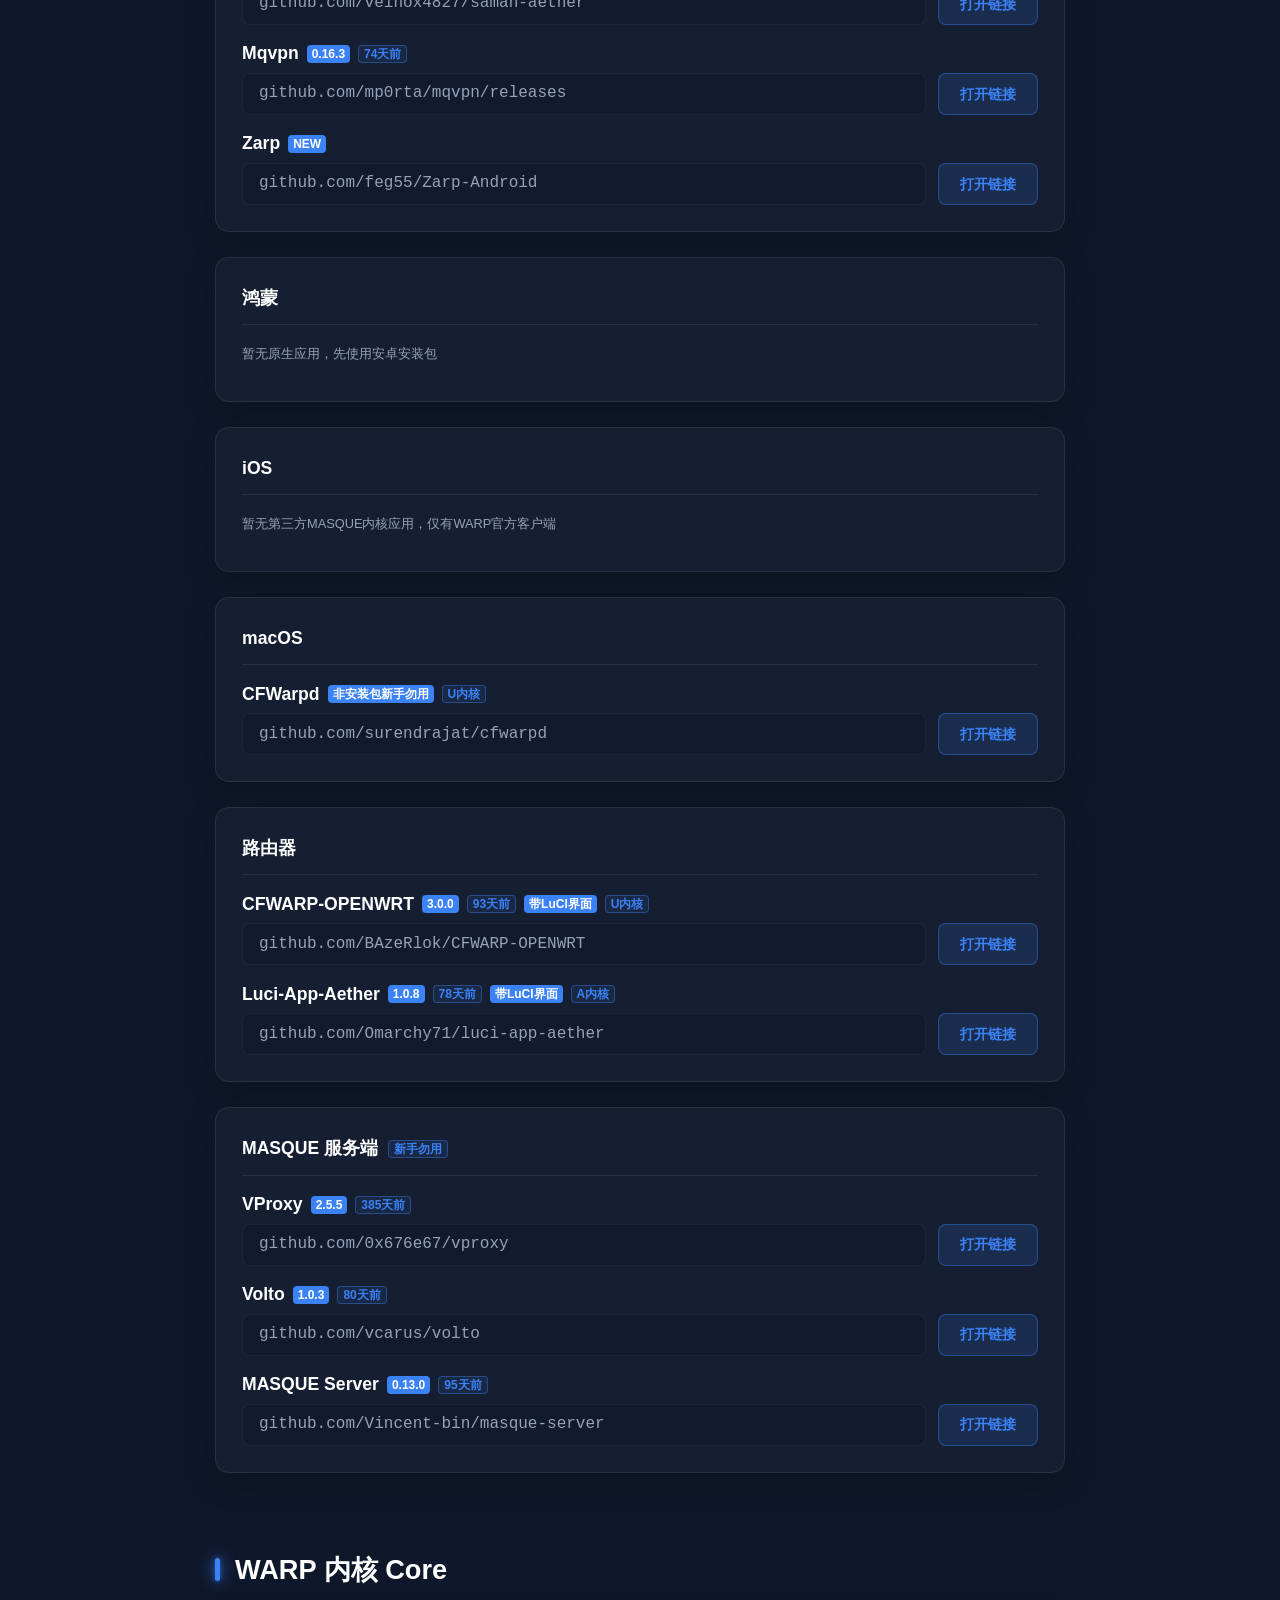
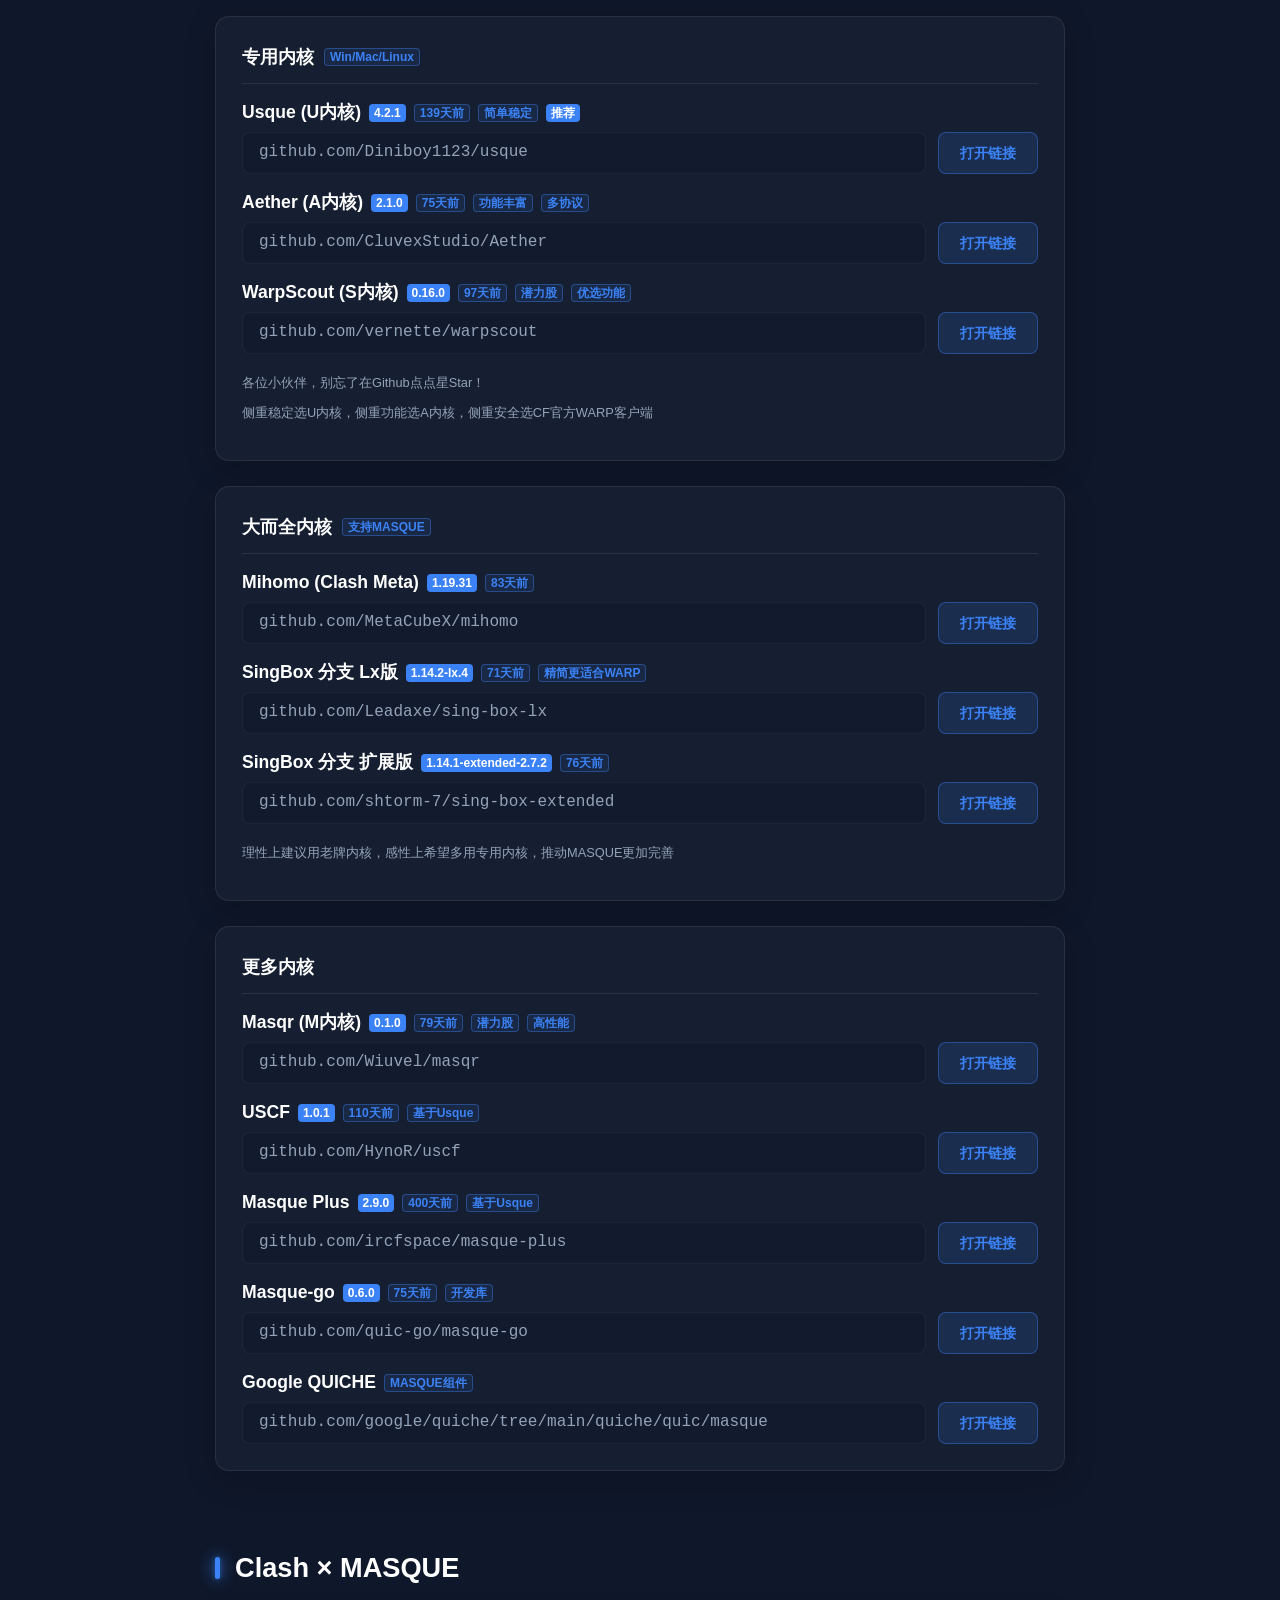
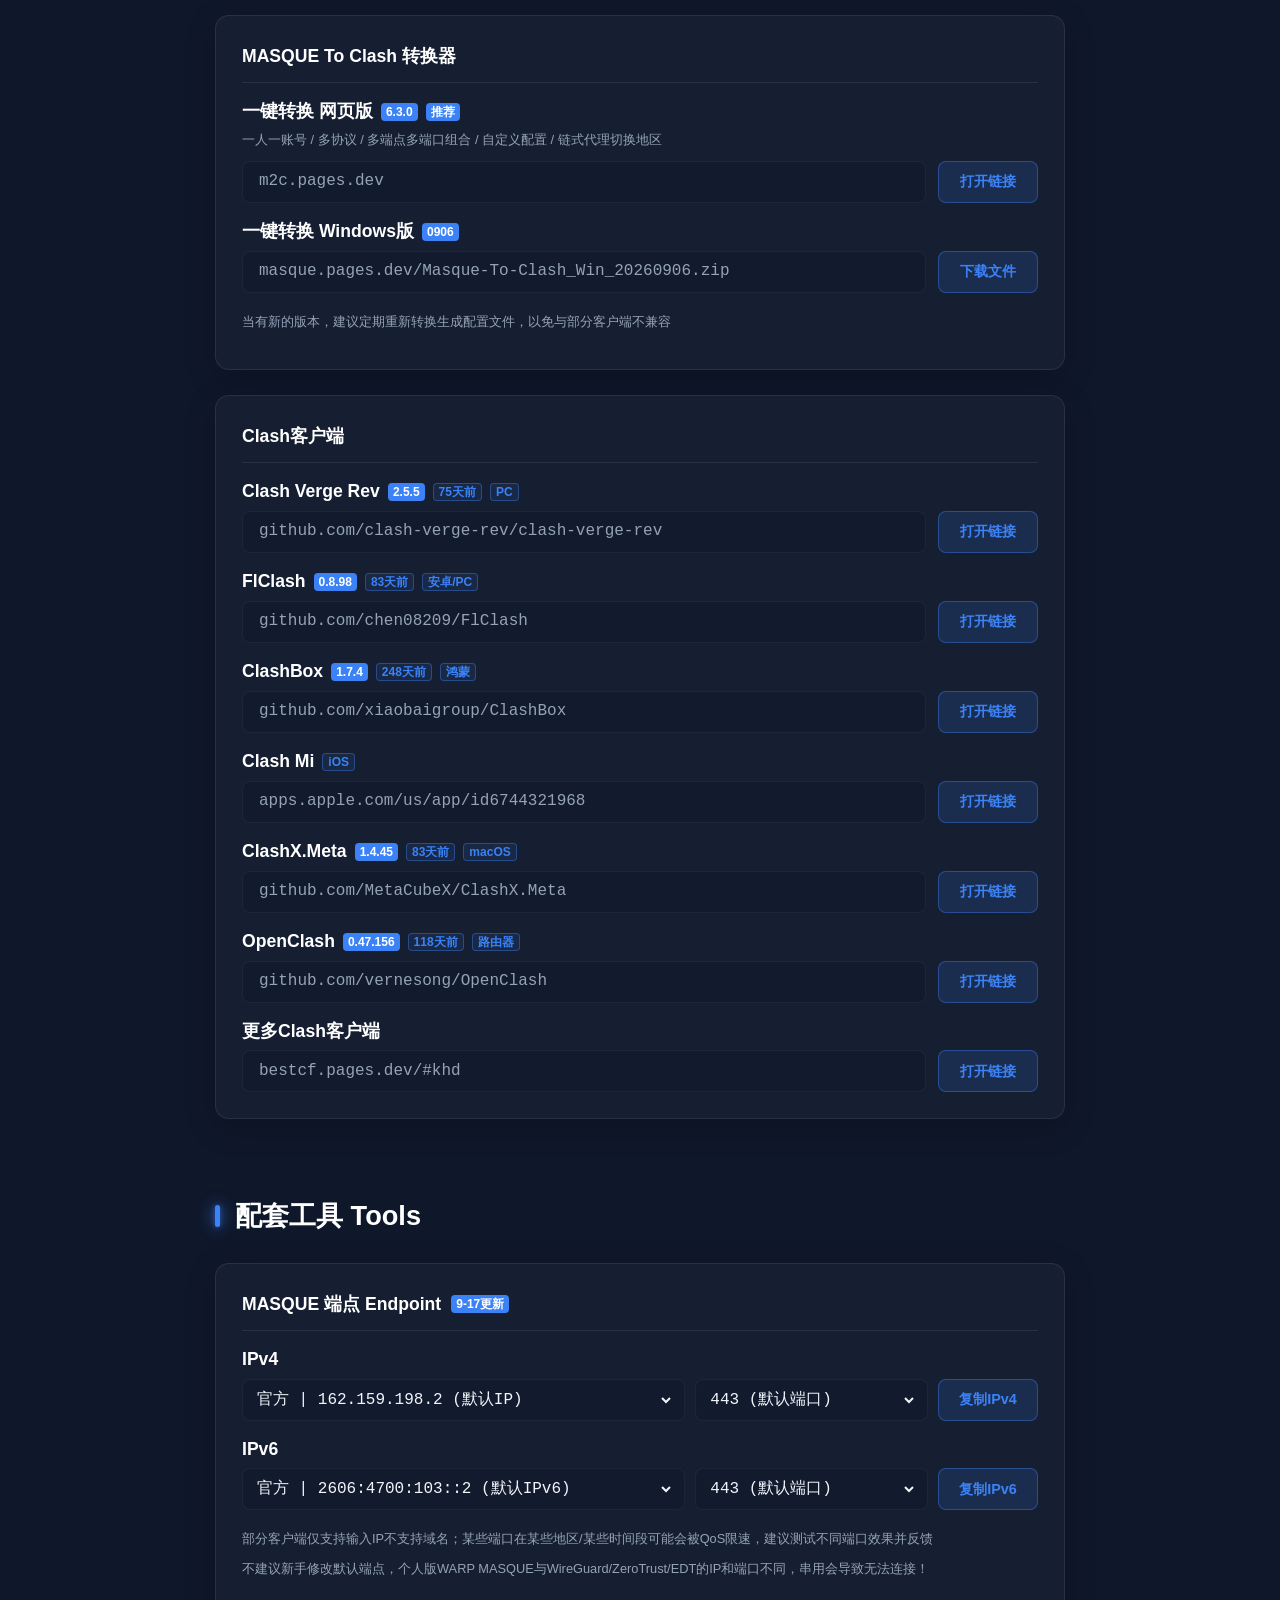
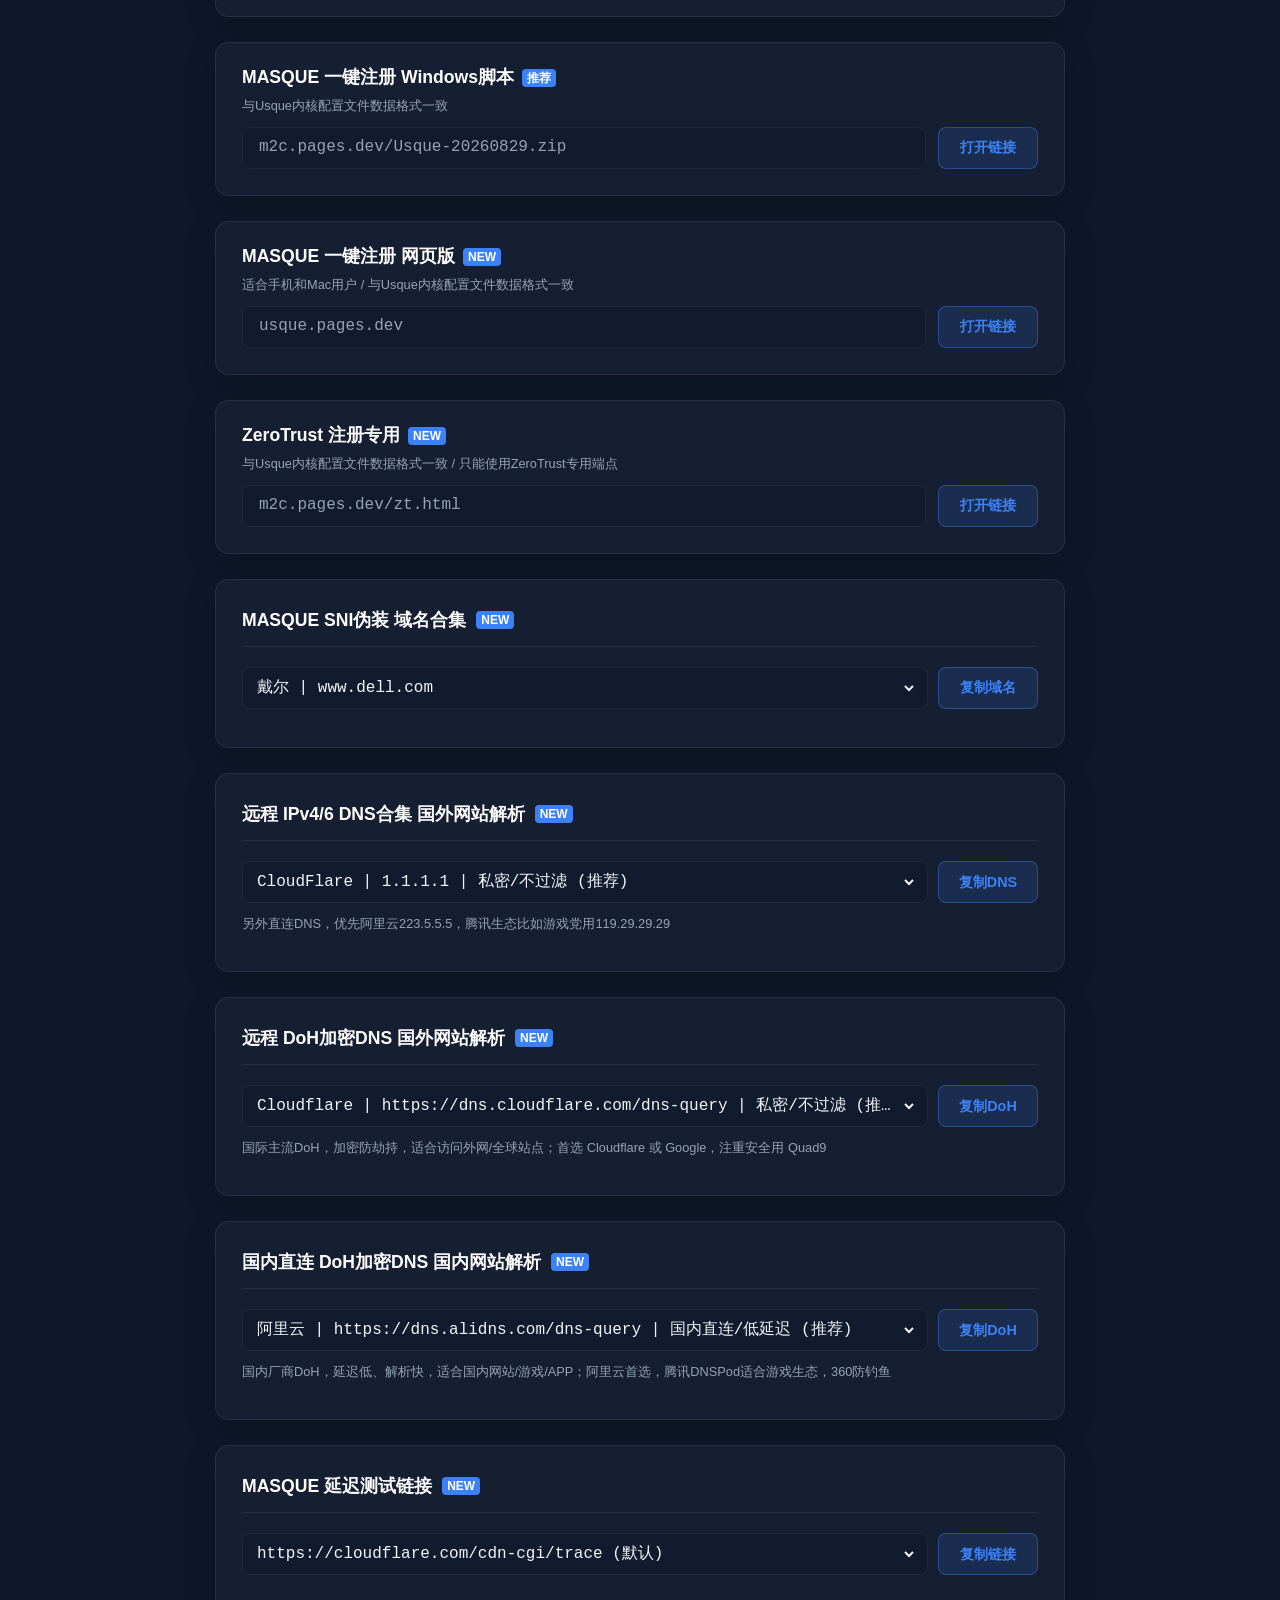
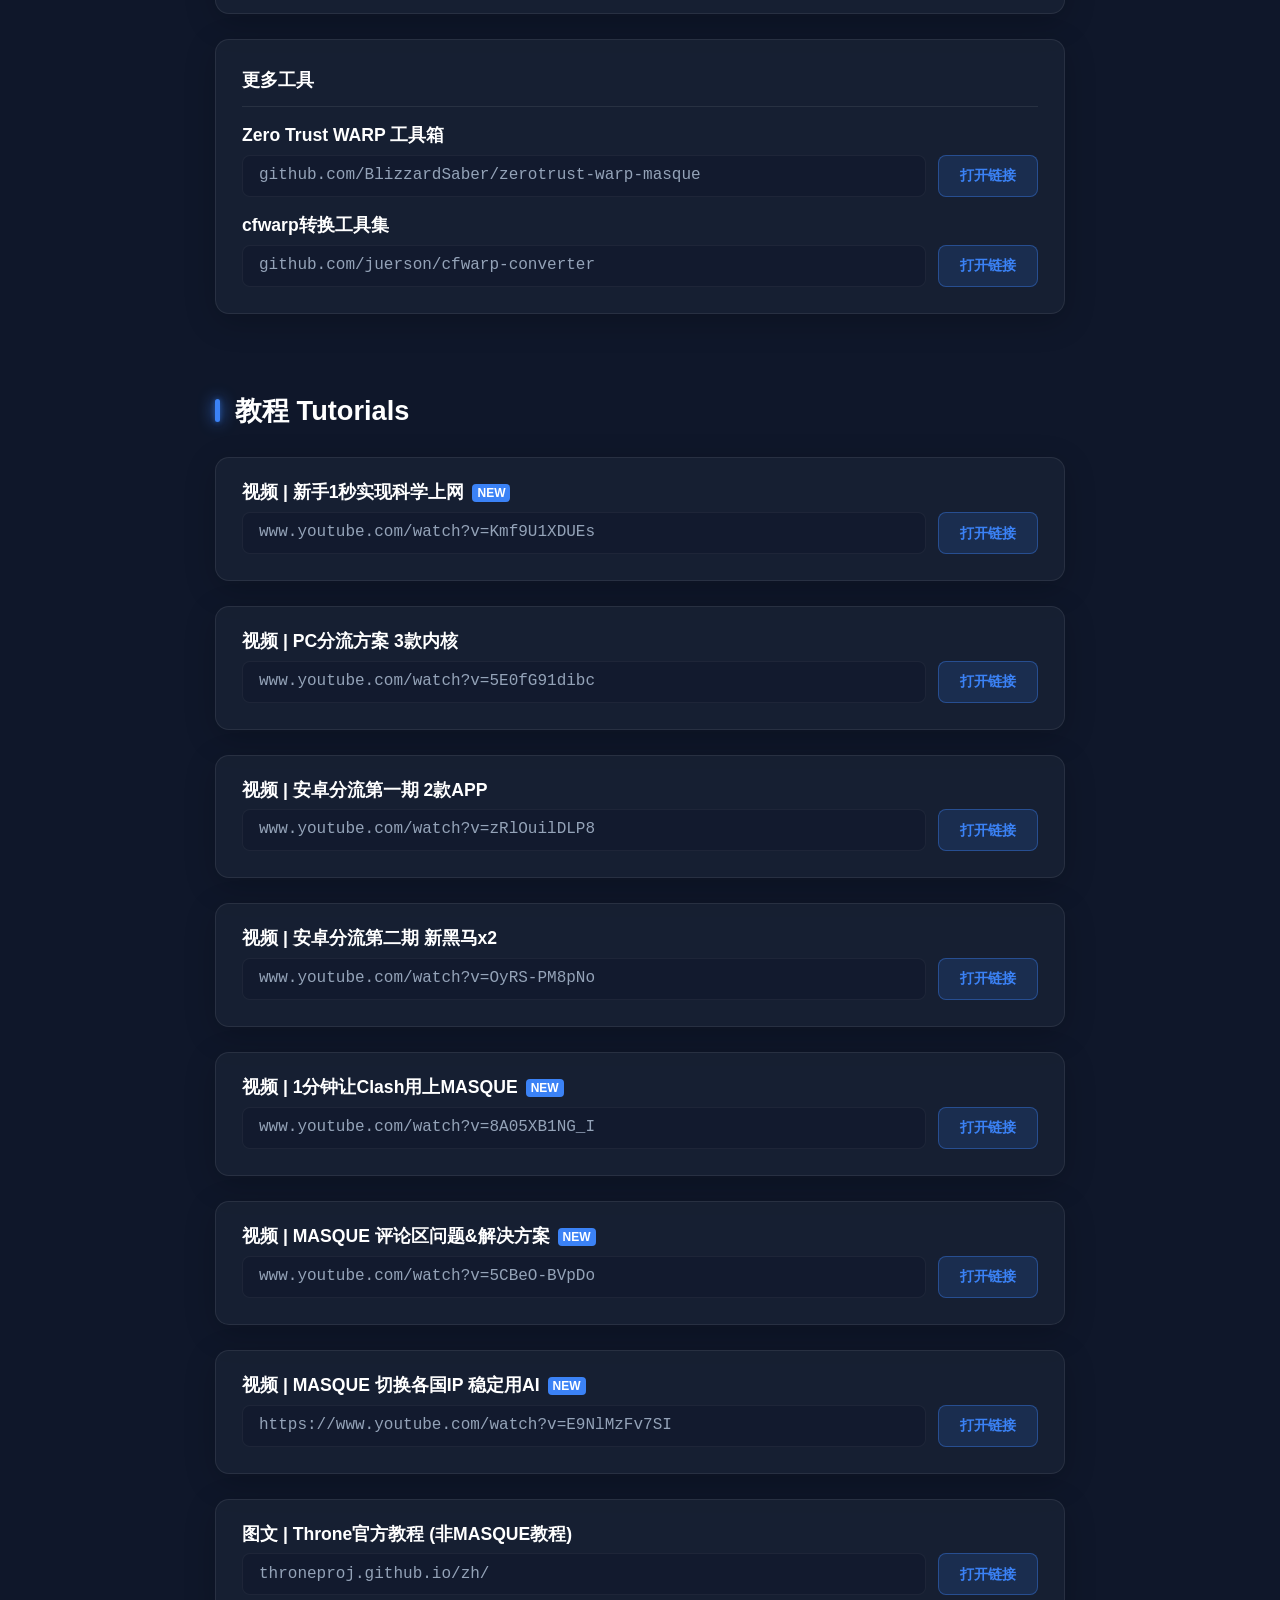
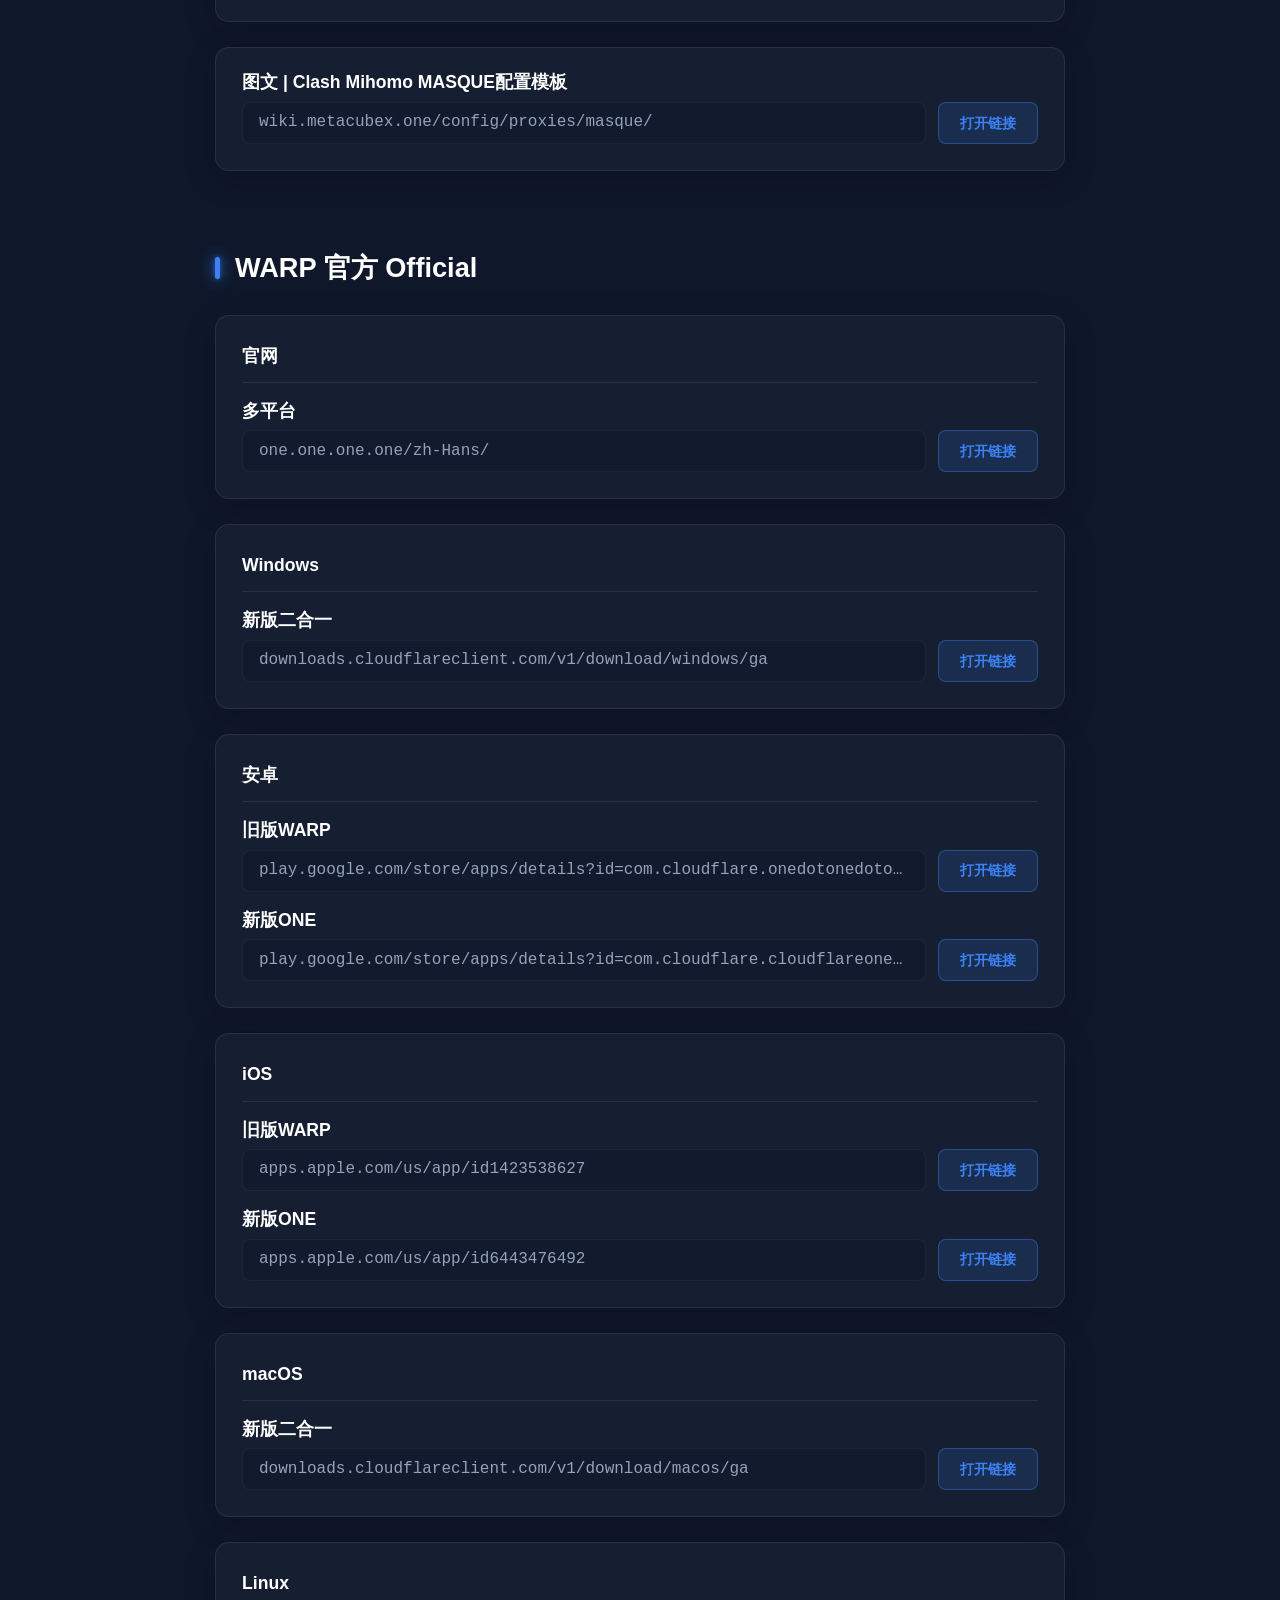
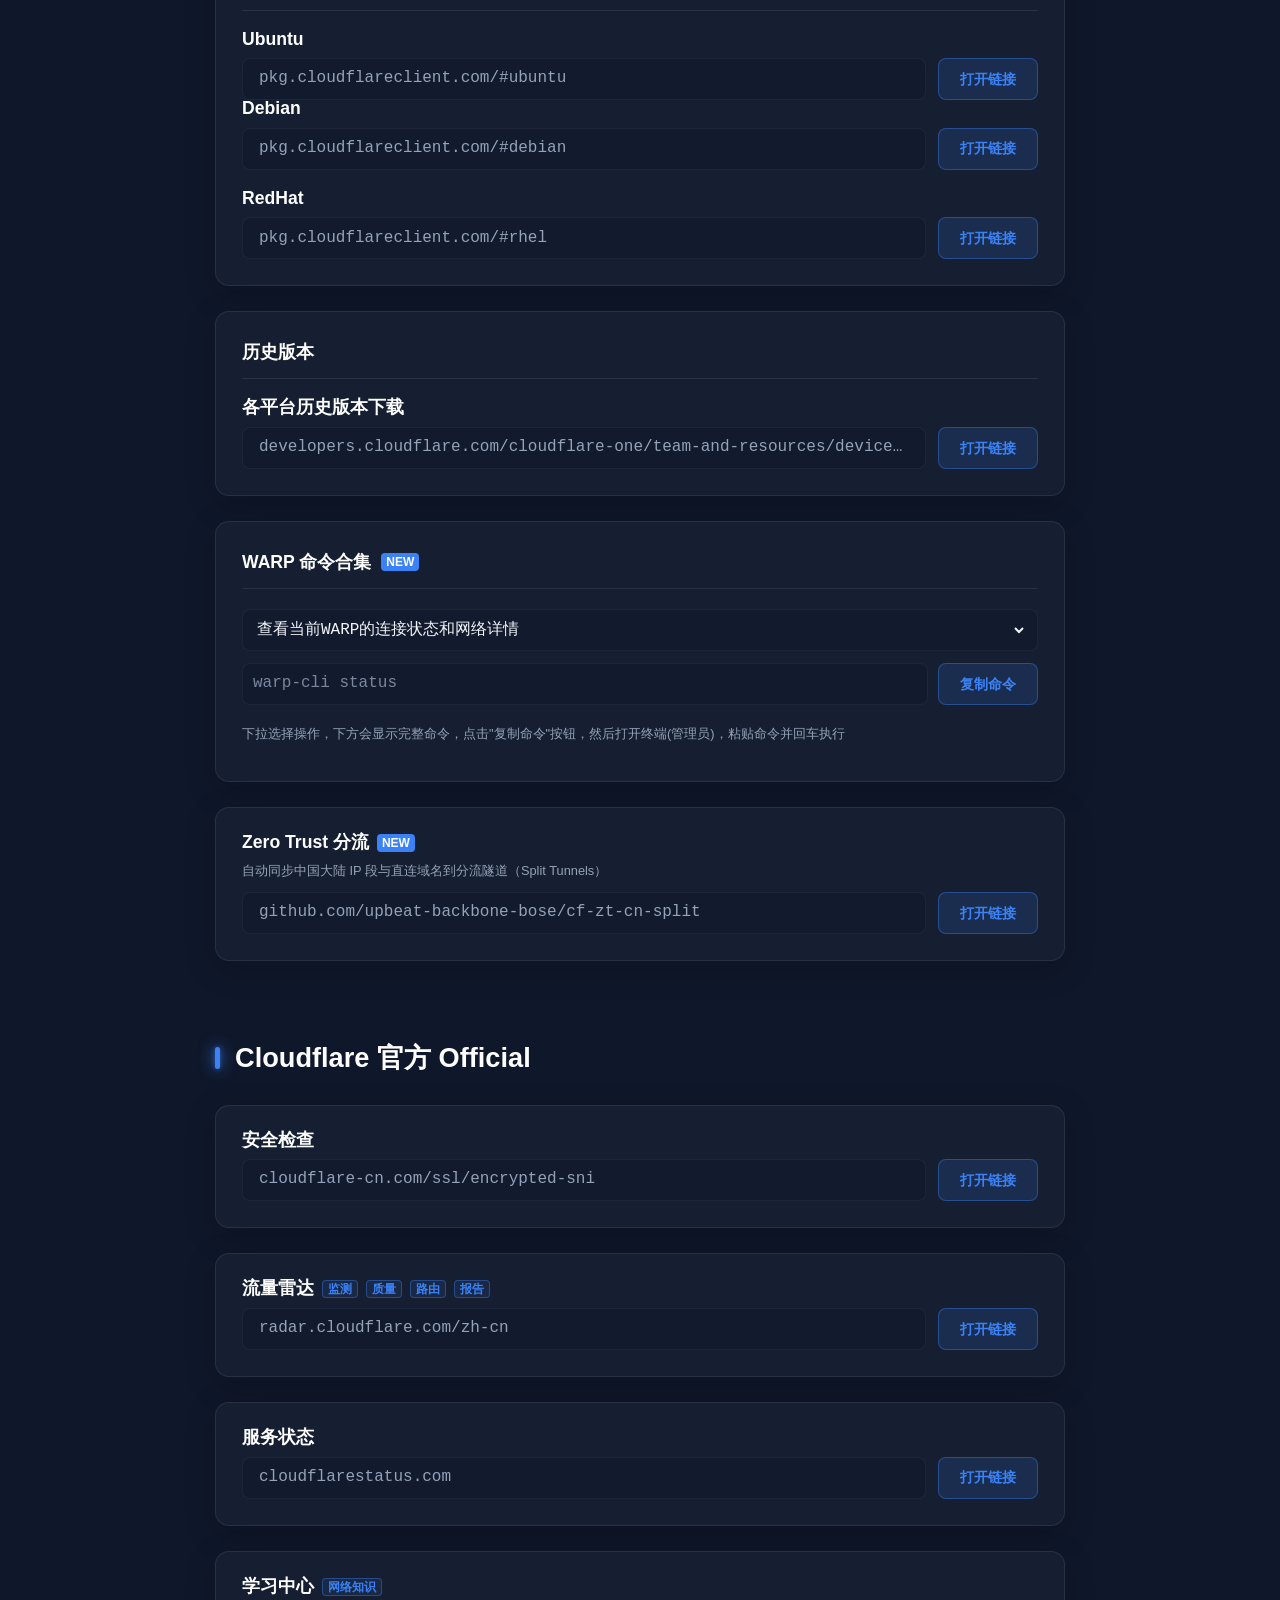
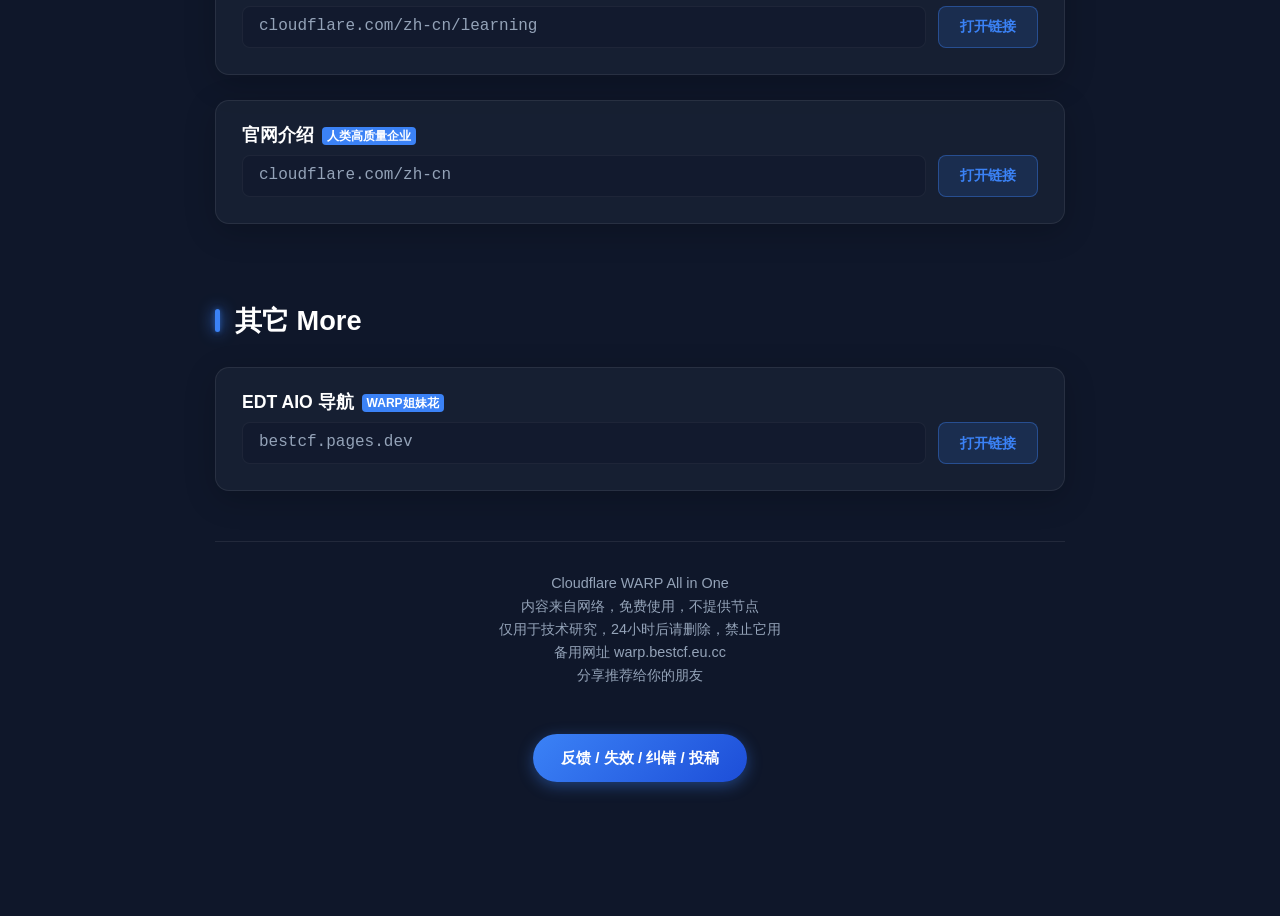
==== commit 3750589f: "Update index.html" ====
--- a/index.html
+++ b/index.html
@@ -81,7 +81,7 @@
 			<div class="notice-mini-card">
                 <b style="color: var(--text-main); margin-right: 8px;">最近更新</b>
                 <!-- <span style="color: var(--border-color); margin: 0 8px;">|</span> -->
-                <div class="notice-list"><span>MASQUE To Clash v6</span><span>Masqr内核</span><span>端点更新</span><span>Zero Trust 注册脚本</span><span>Zero Trust 分流方案</span><span>MASQUE扩展包</span></div>
+                <div class="notice-list"><span>Zarp</span><span>MASQUE To Clash v6</span><span>Masqr内核</span><span>端点更新</span><span>ZeroTrust注册脚本</span><span>Zero Trust分流方案</span><span>MASQUE扩展包</span></div>
             </div>			
             <div class="group-card">
                 <div class="group-name">PC分流客户端 × 自定义多内核</div>
@@ -168,6 +168,14 @@
                         <div class="url-box"><span class="url-text">github.com/WhiteDNS/WhiteAesther</span></div>
                         <a href="https://github.com/WhiteDNS/WhiteAesther/releases" class="open-btn" target="_blank">打开链接</a>
                     </div>
+                </div>	
+                <div class="link-row">
+                    <div class="item-header"><span class="item-title">Zarp</span><span class="tag">Win</span><span class="tag tag-featured">NEW</span></div>
+					<div class="item-desc">部分系统环境中可能有缩放比例问题，属性中改一下兼容模式</div>
+                    <div class="action-area">
+                        <div class="url-box"><span class="url-text">github.com/feg55/Zarp</span></div>
+                        <a href="https://github.com/feg55/Zarp/releases" class="open-btn" target="_blank">打开链接</a>
+                    </div>
                 </div>				
                 <!-- <div class="link-row"> -->
                     <!-- <div class="item-header"><span class="item-title">AetherST</span><span class="tag">Win</span><span class="tag">非标规则集</span></div> -->
@@ -306,7 +314,14 @@
                         <div class="url-box"><span class="url-text">github.com/mp0rta/mqvpn/releases</span></div>
                         <a href="https://github.com/mp0rta/mqvpn/releases" class="open-btn" target="_blank">打开链接</a>
                     </div>
-                </div>				
+                </div>	
+                <div class="link-row">
+                    <div class="item-header"><span class="item-title">Zarp</span><span class="tag tag-featured">NEW</span></div>
+                    <div class="action-area">
+                        <div class="url-box"><span class="url-text">github.com/feg55/Zarp-Android</span></div>
+                        <a href="https://github.com/feg55/Zarp-Android/releases" class="open-btn" target="_blank">打开链接</a>
+                    </div>
+                </div>					
 			</div>
             <div class="group-card">
                 <div class="group-name">鸿蒙</div>
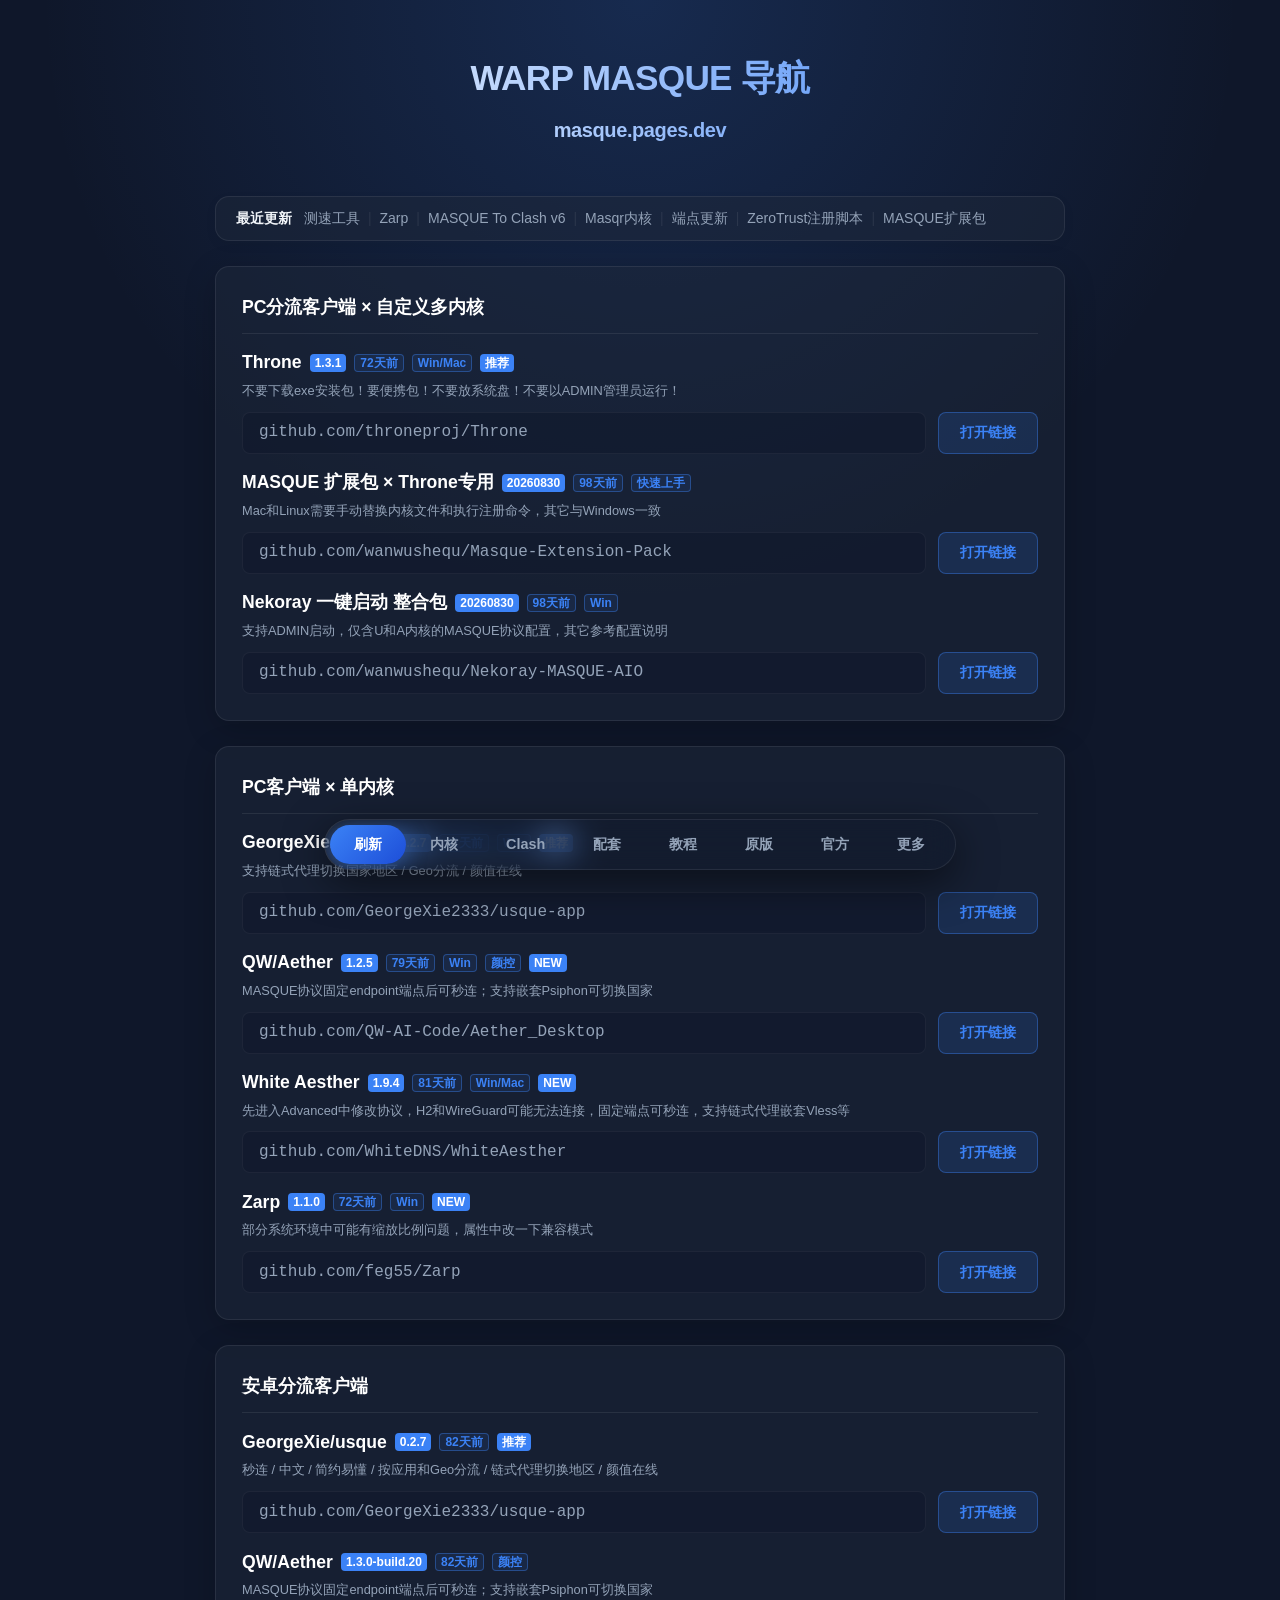
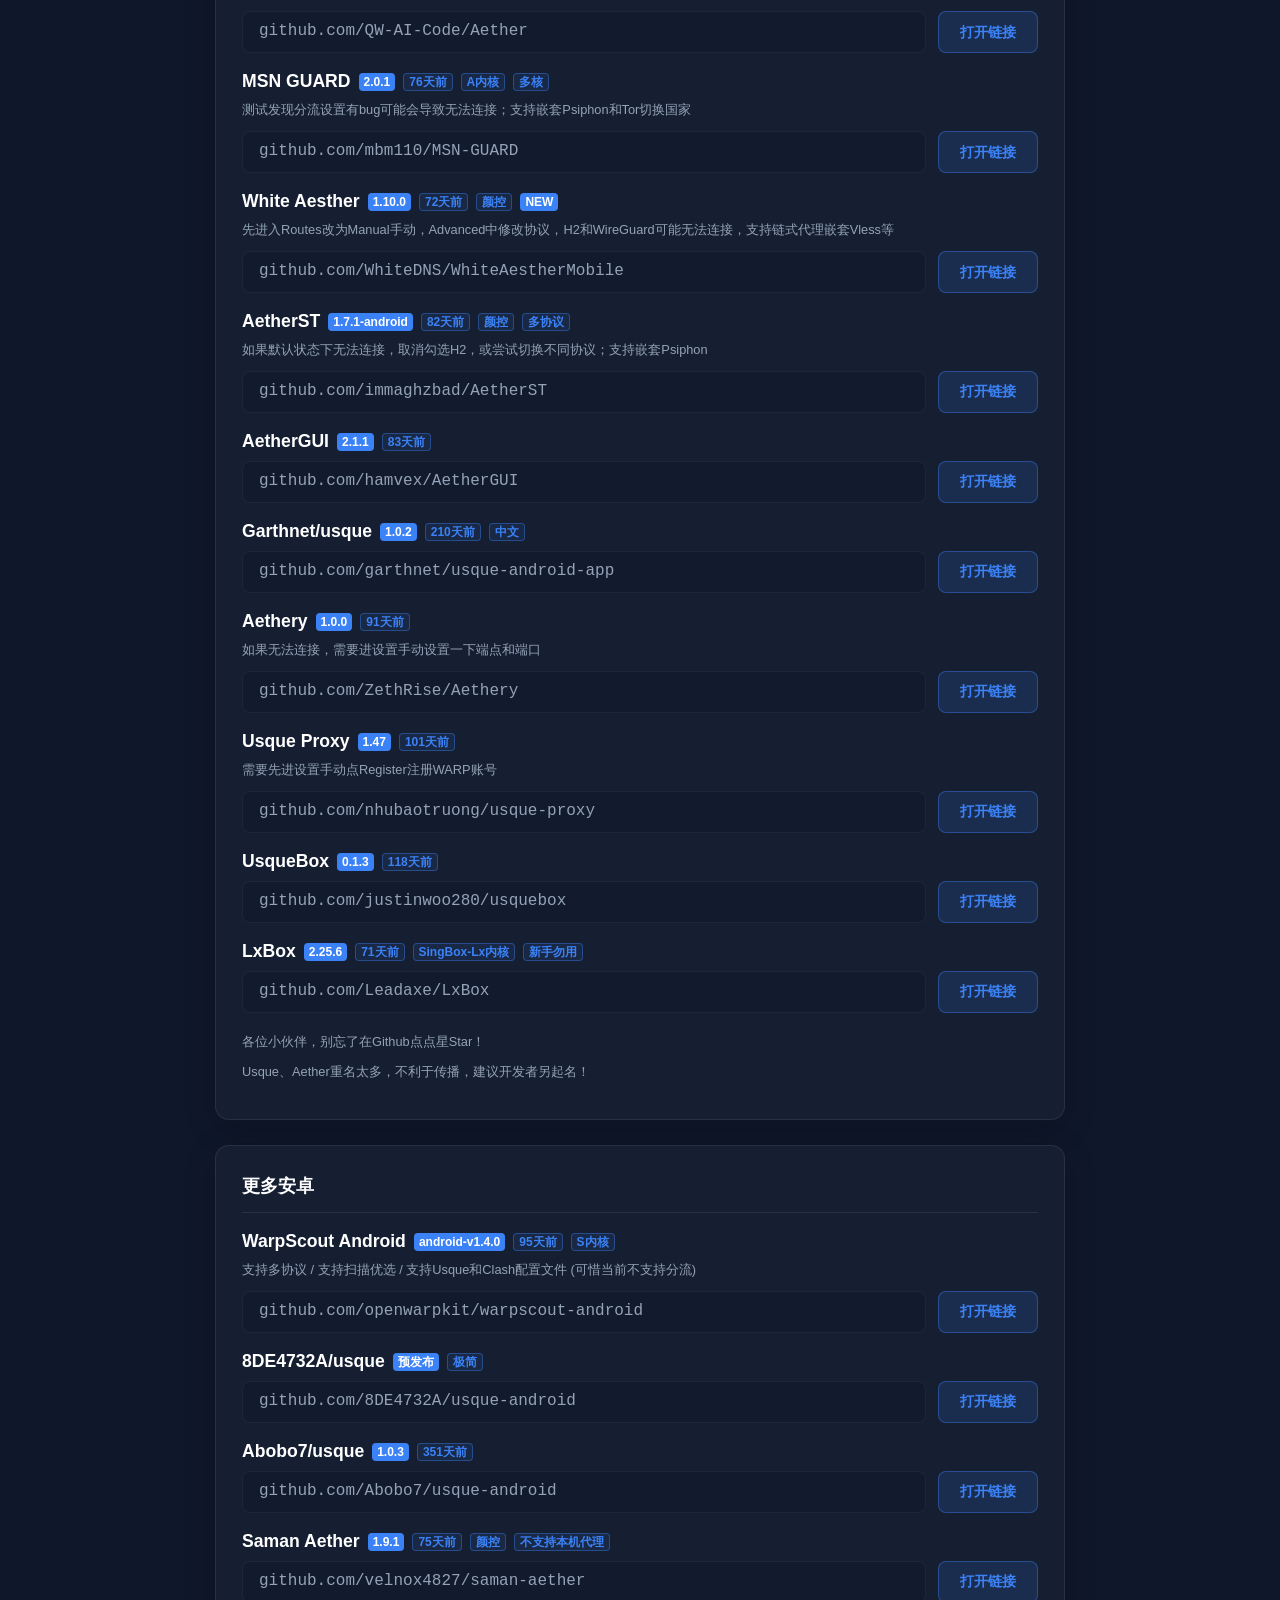
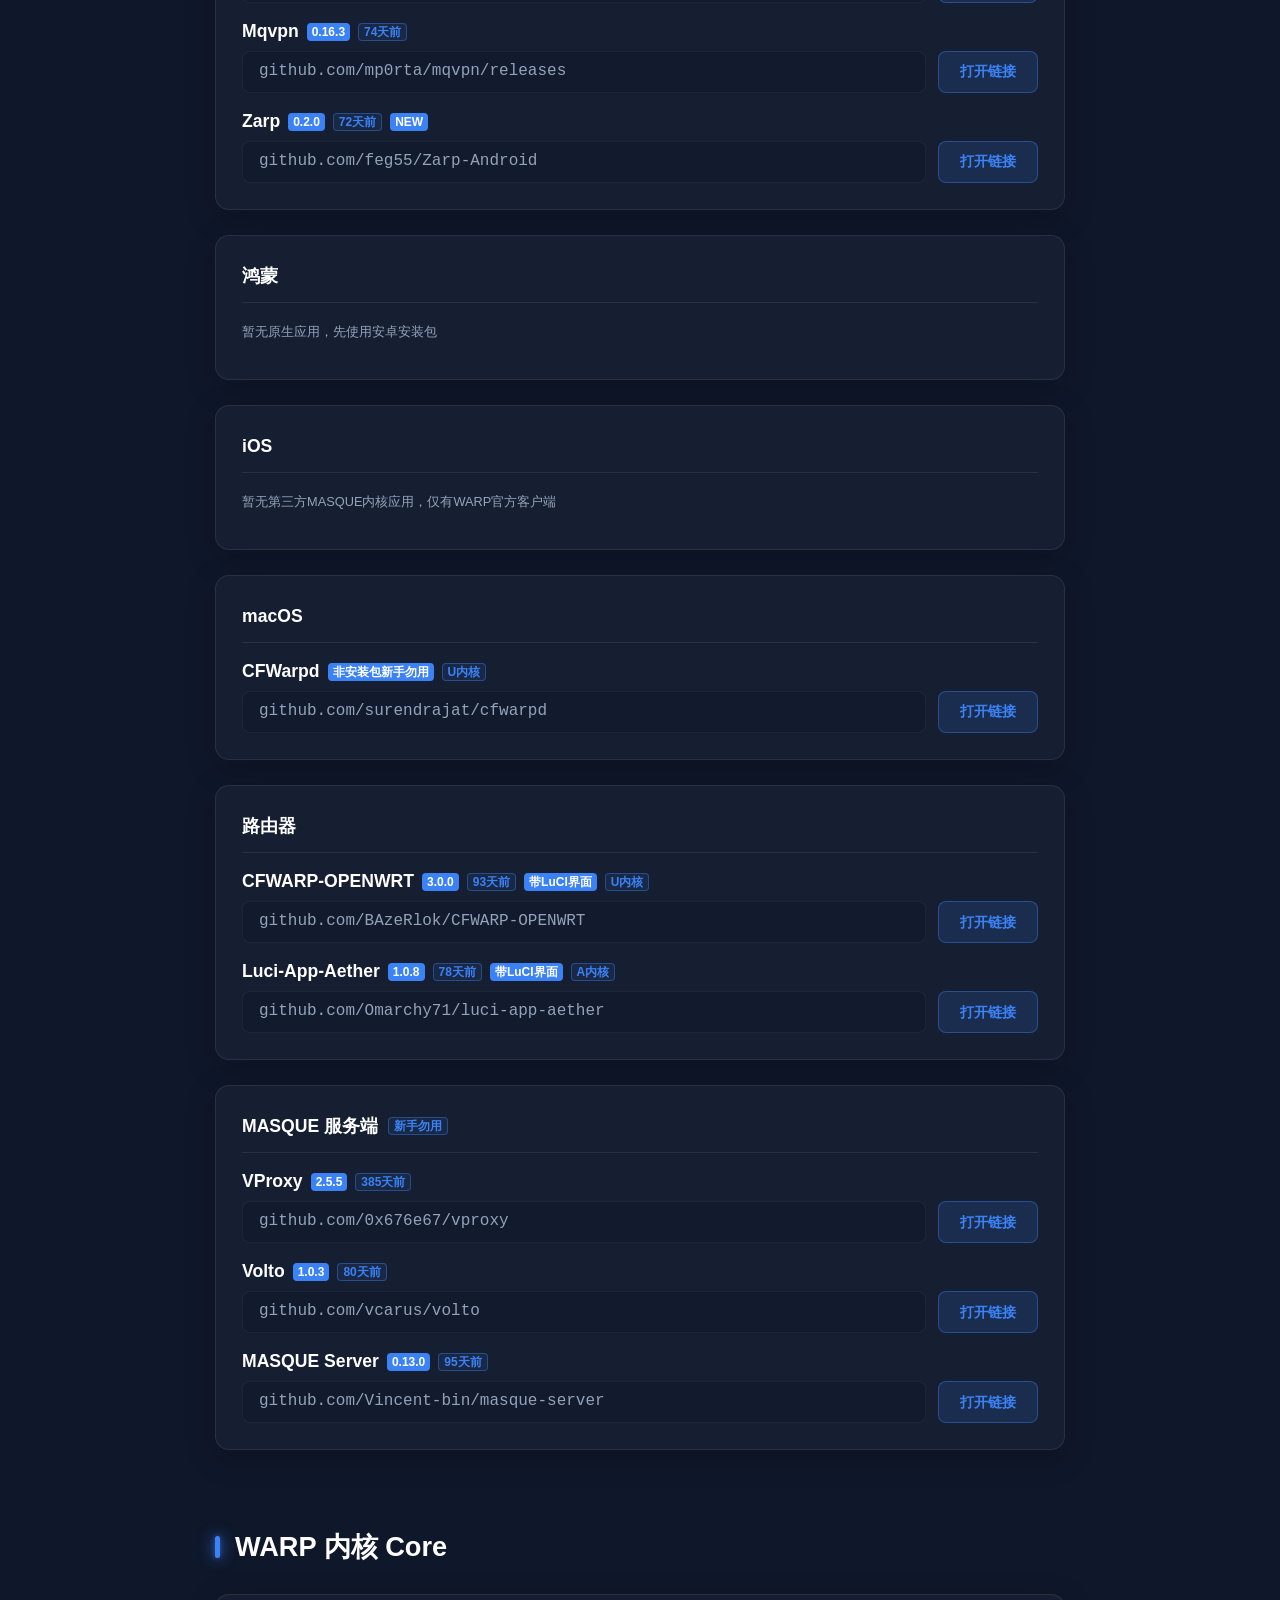
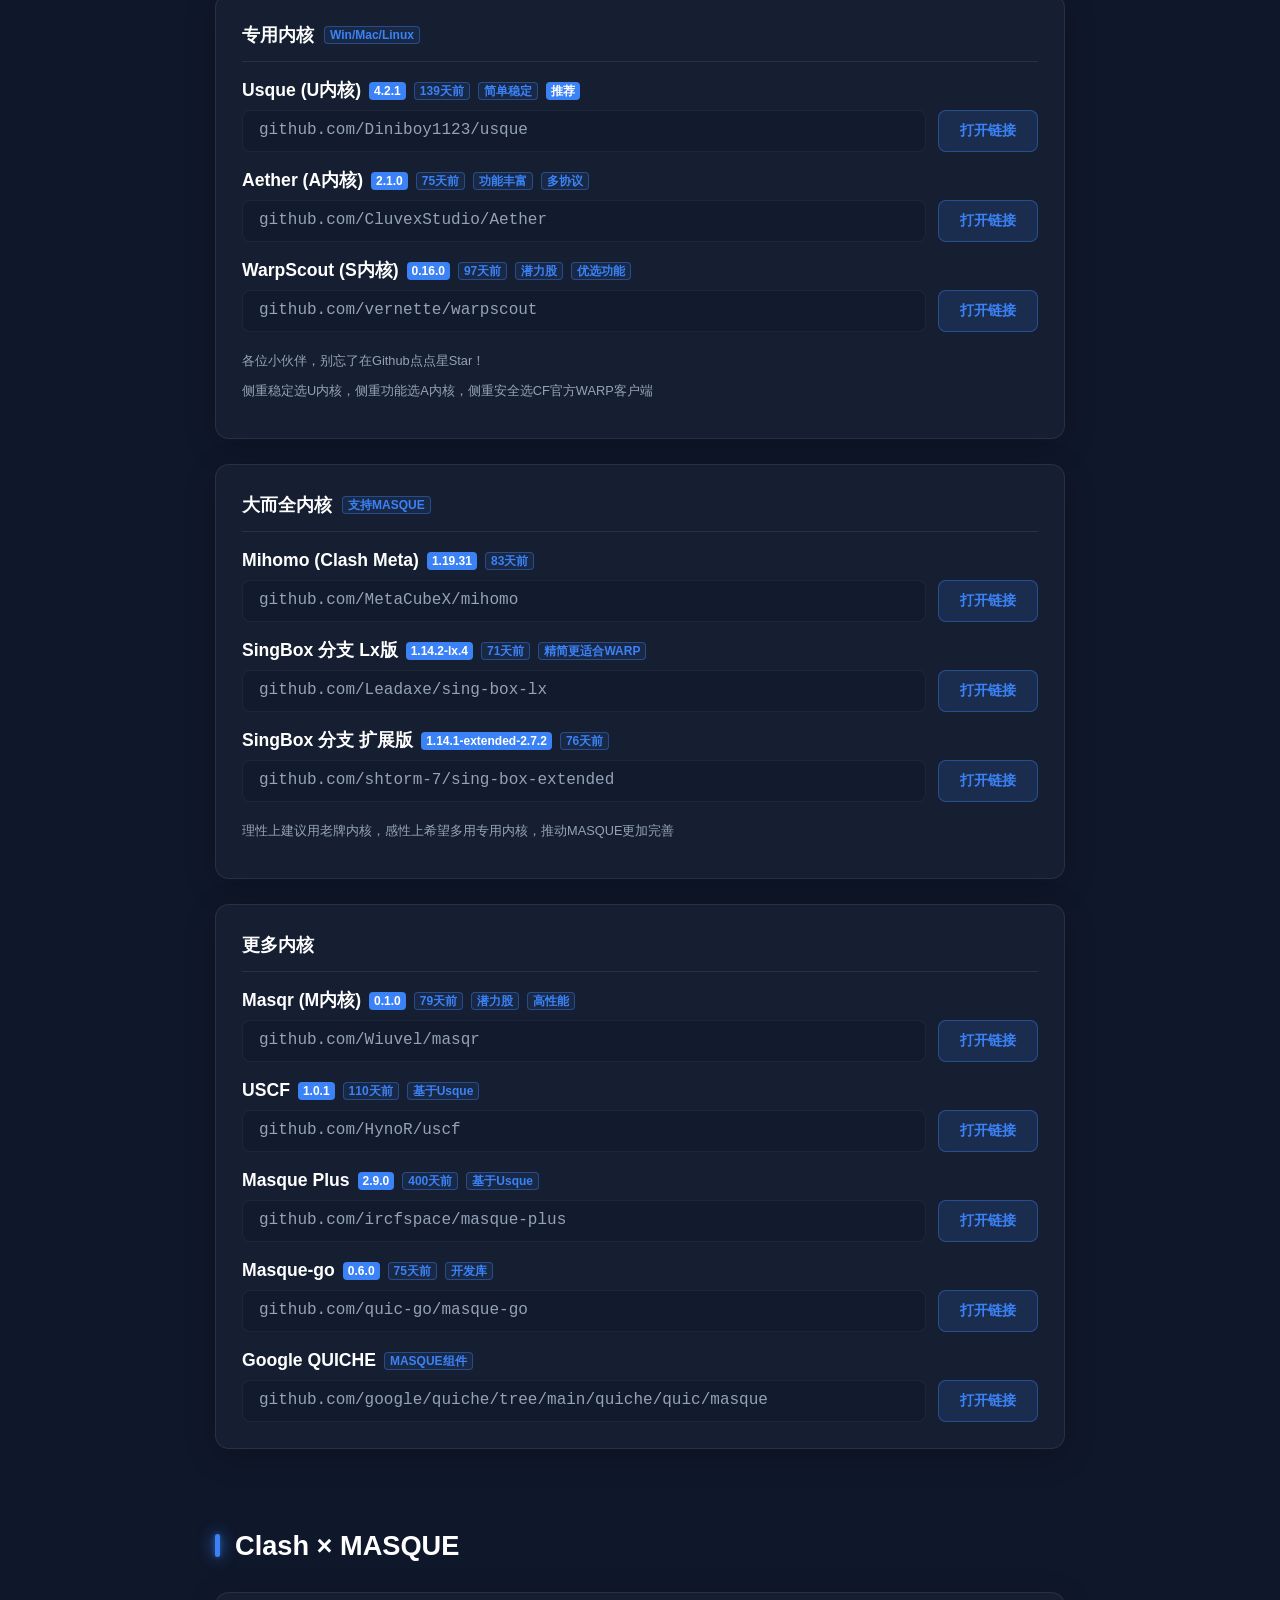
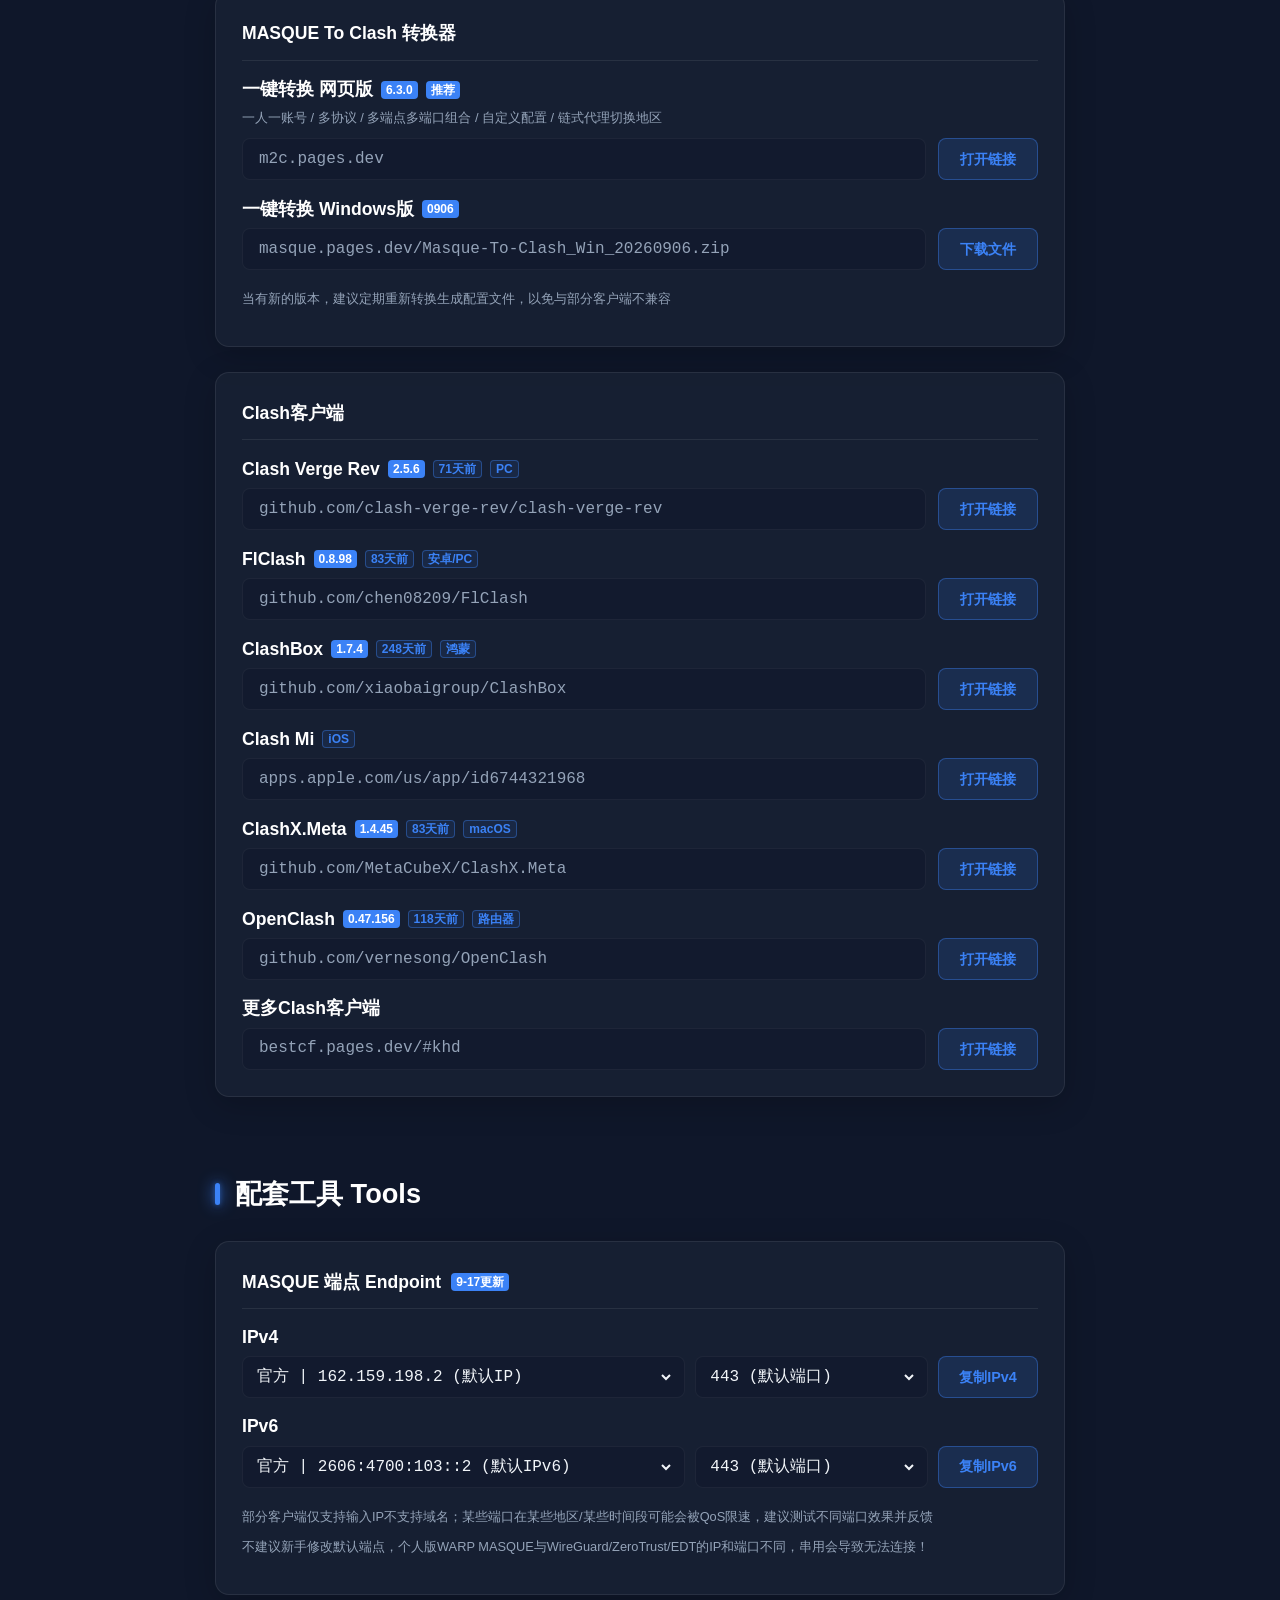
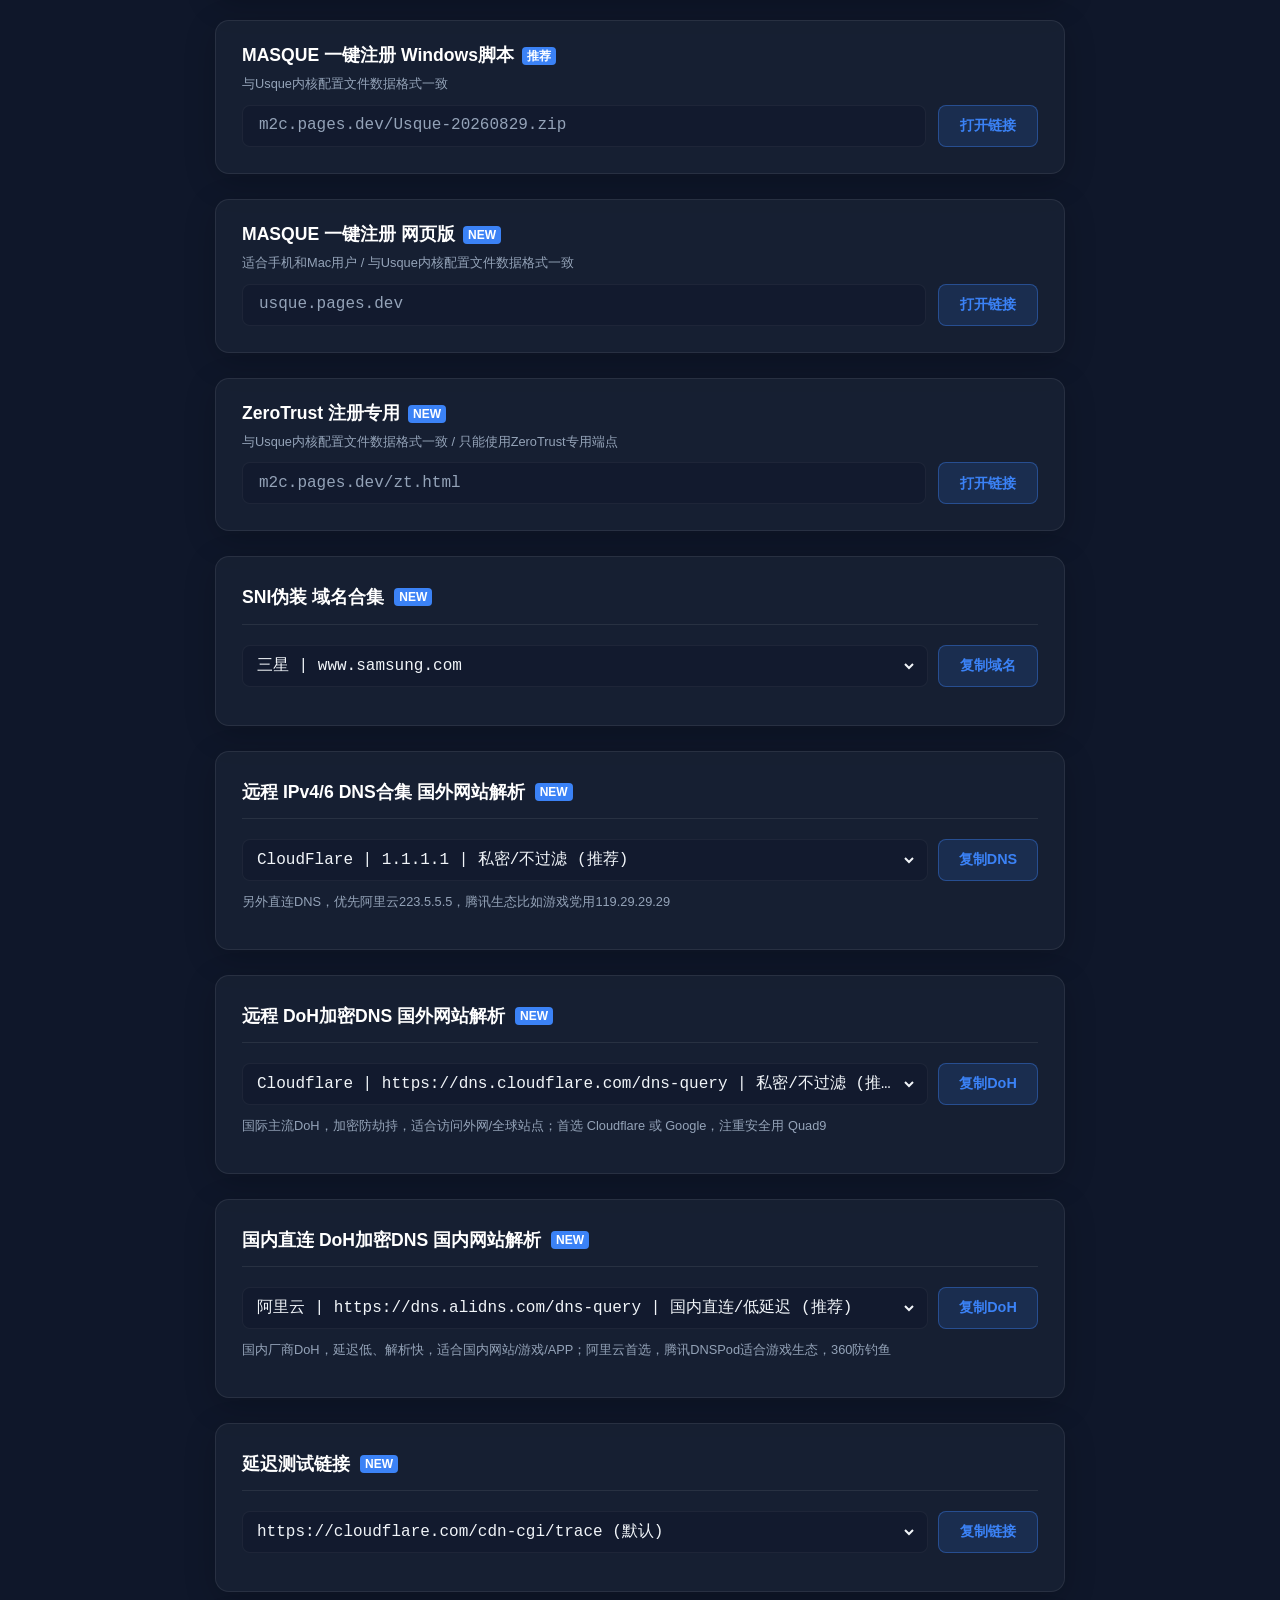
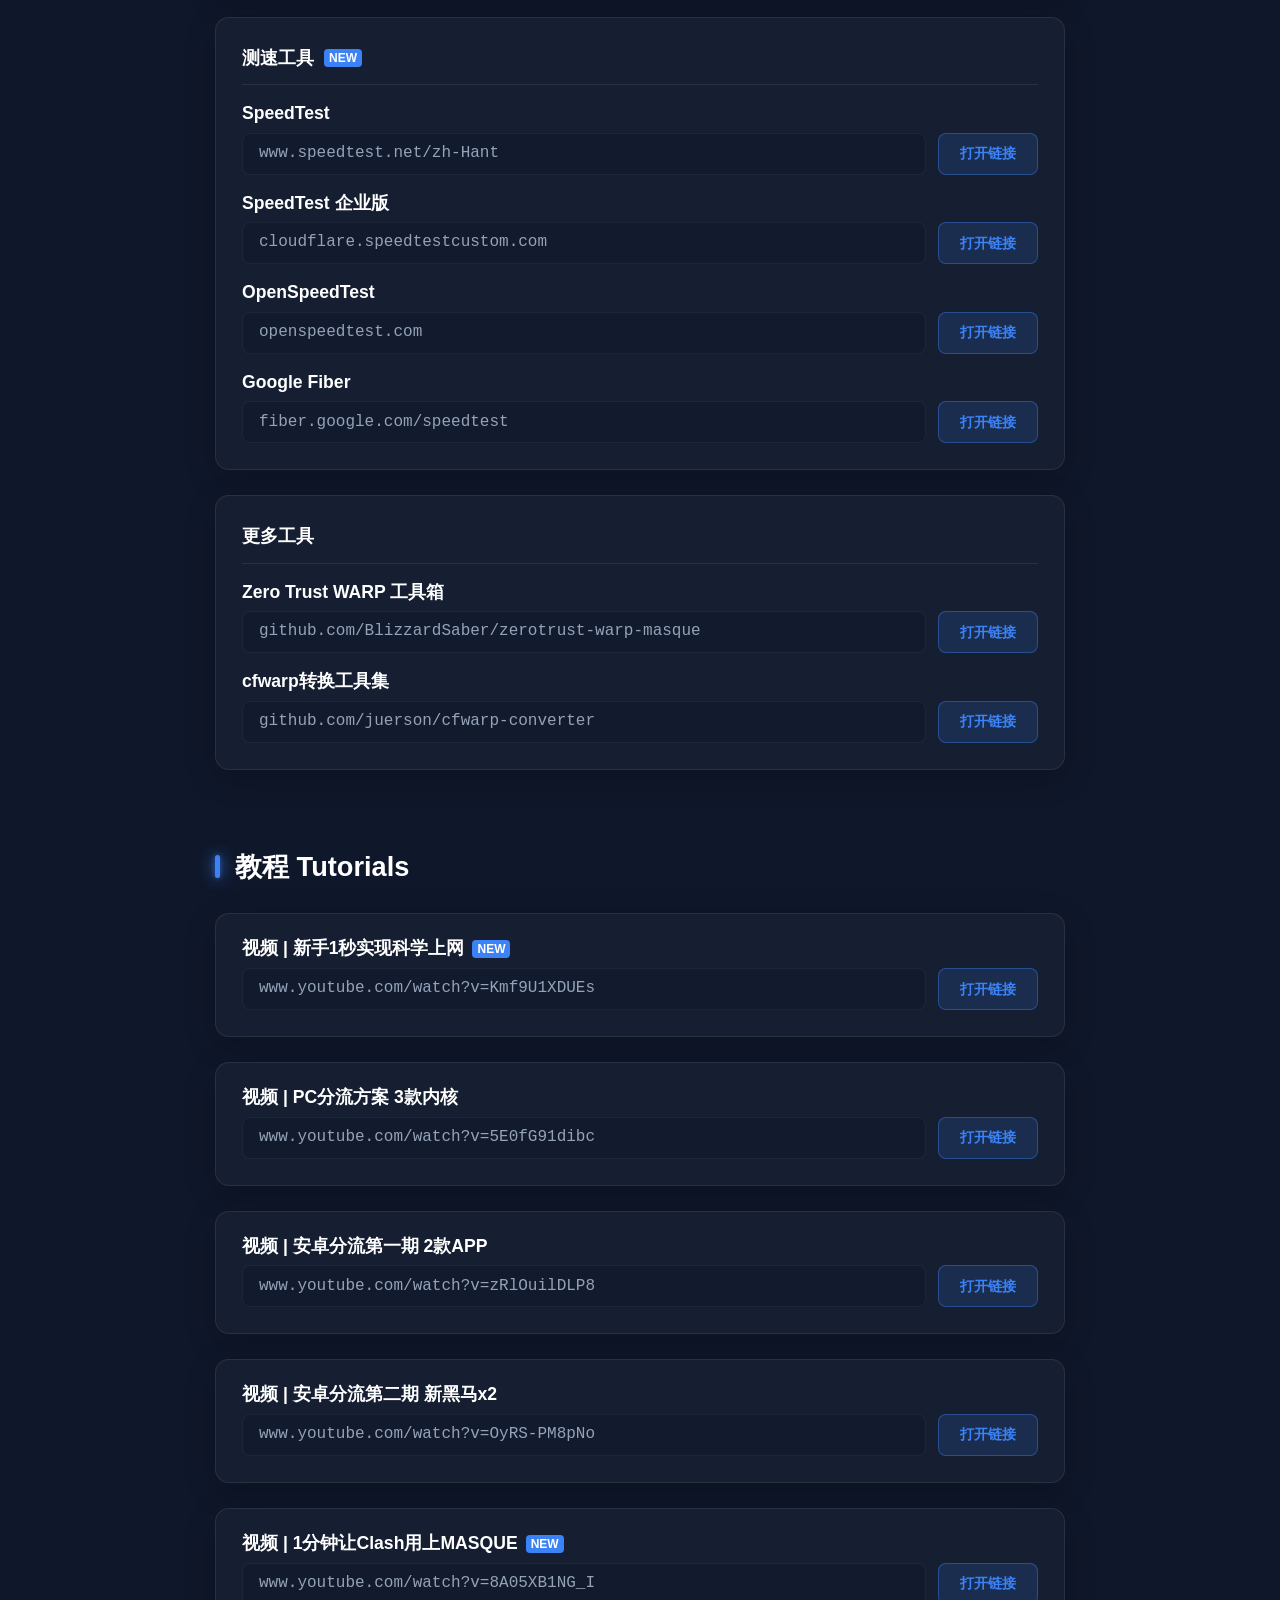
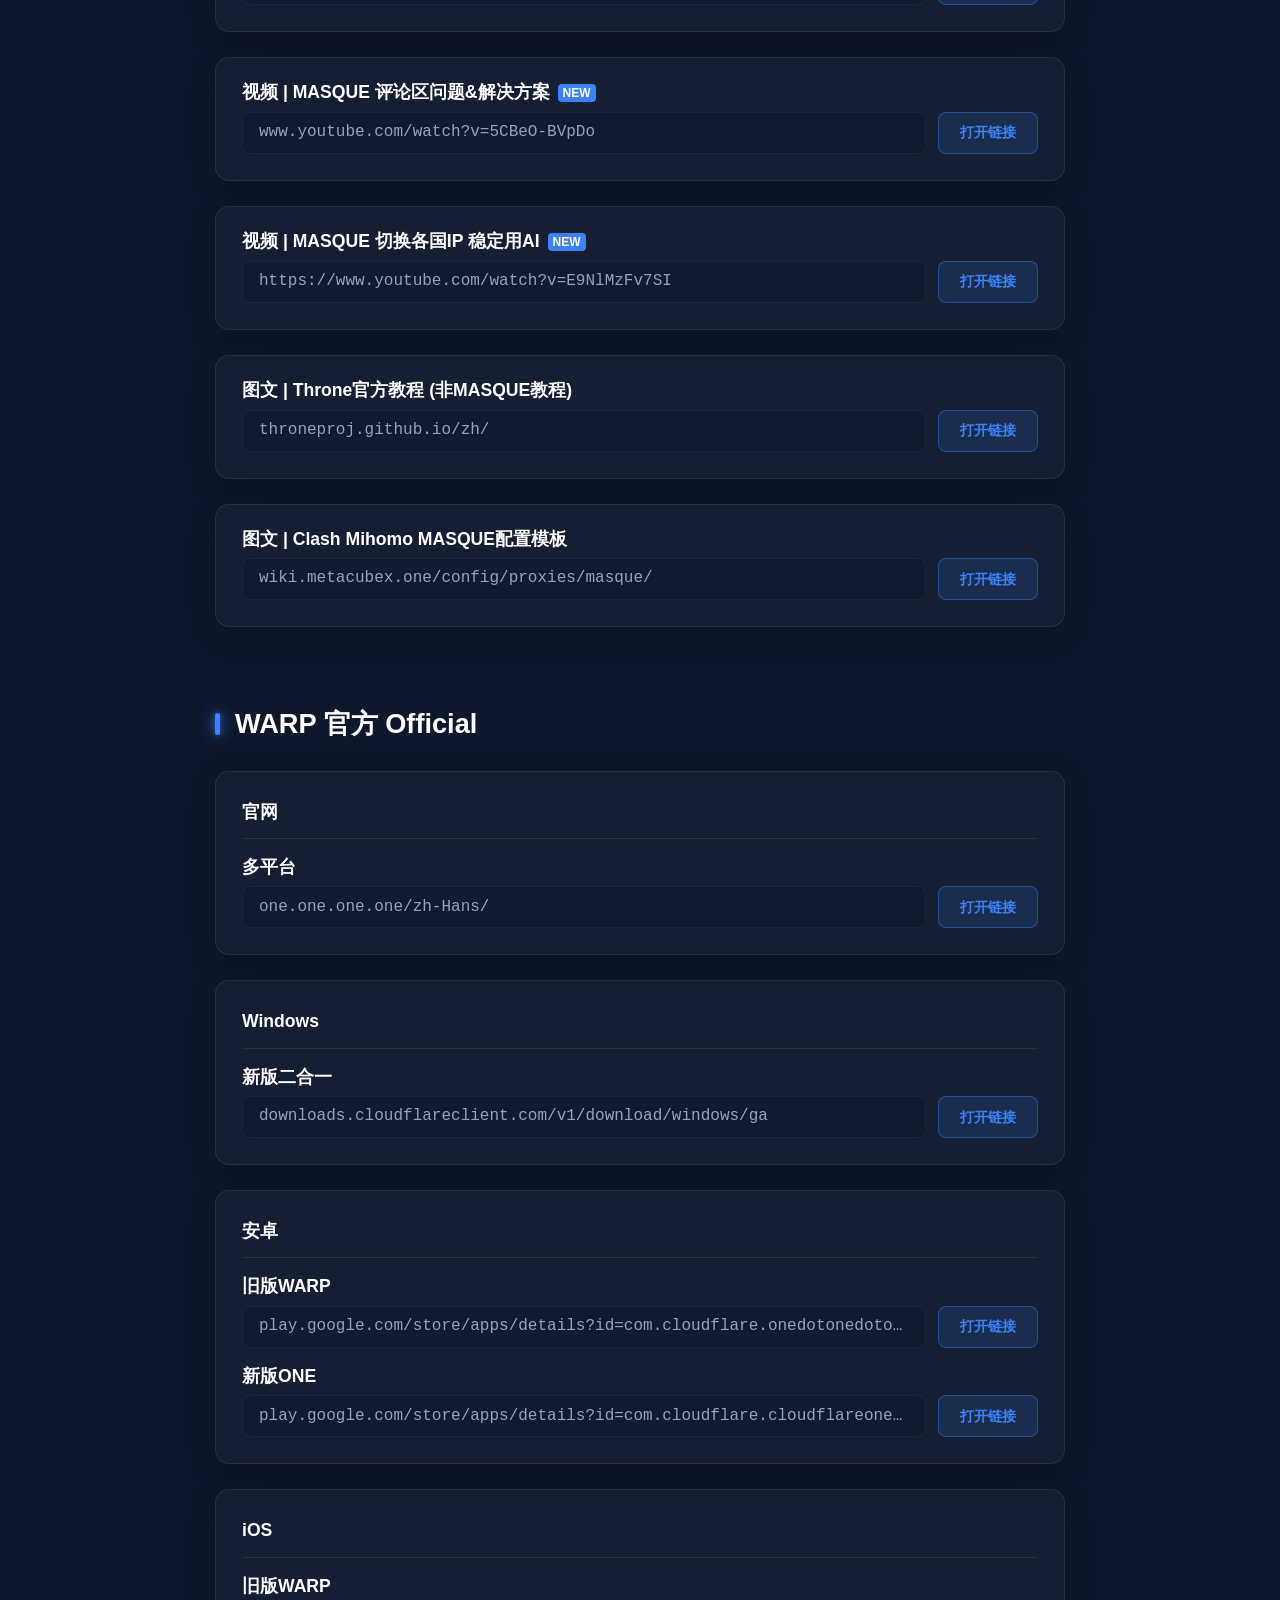
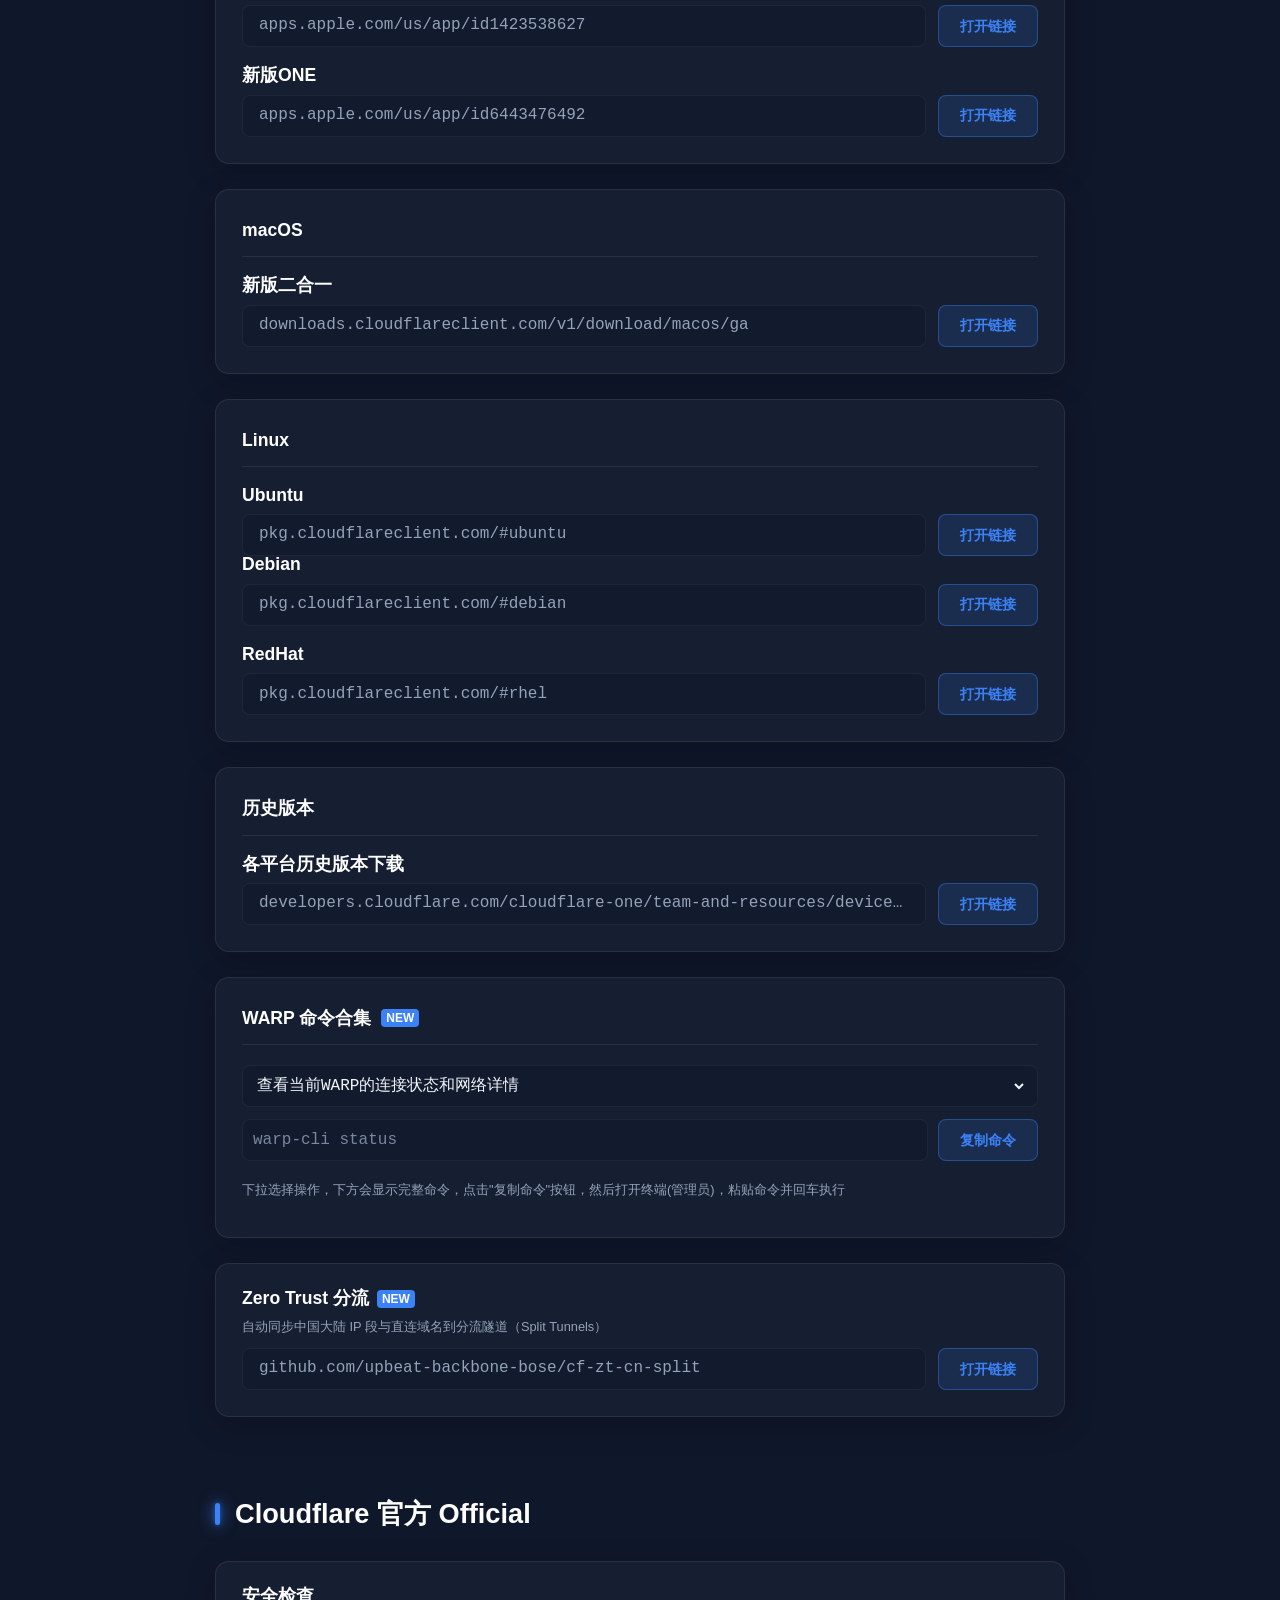
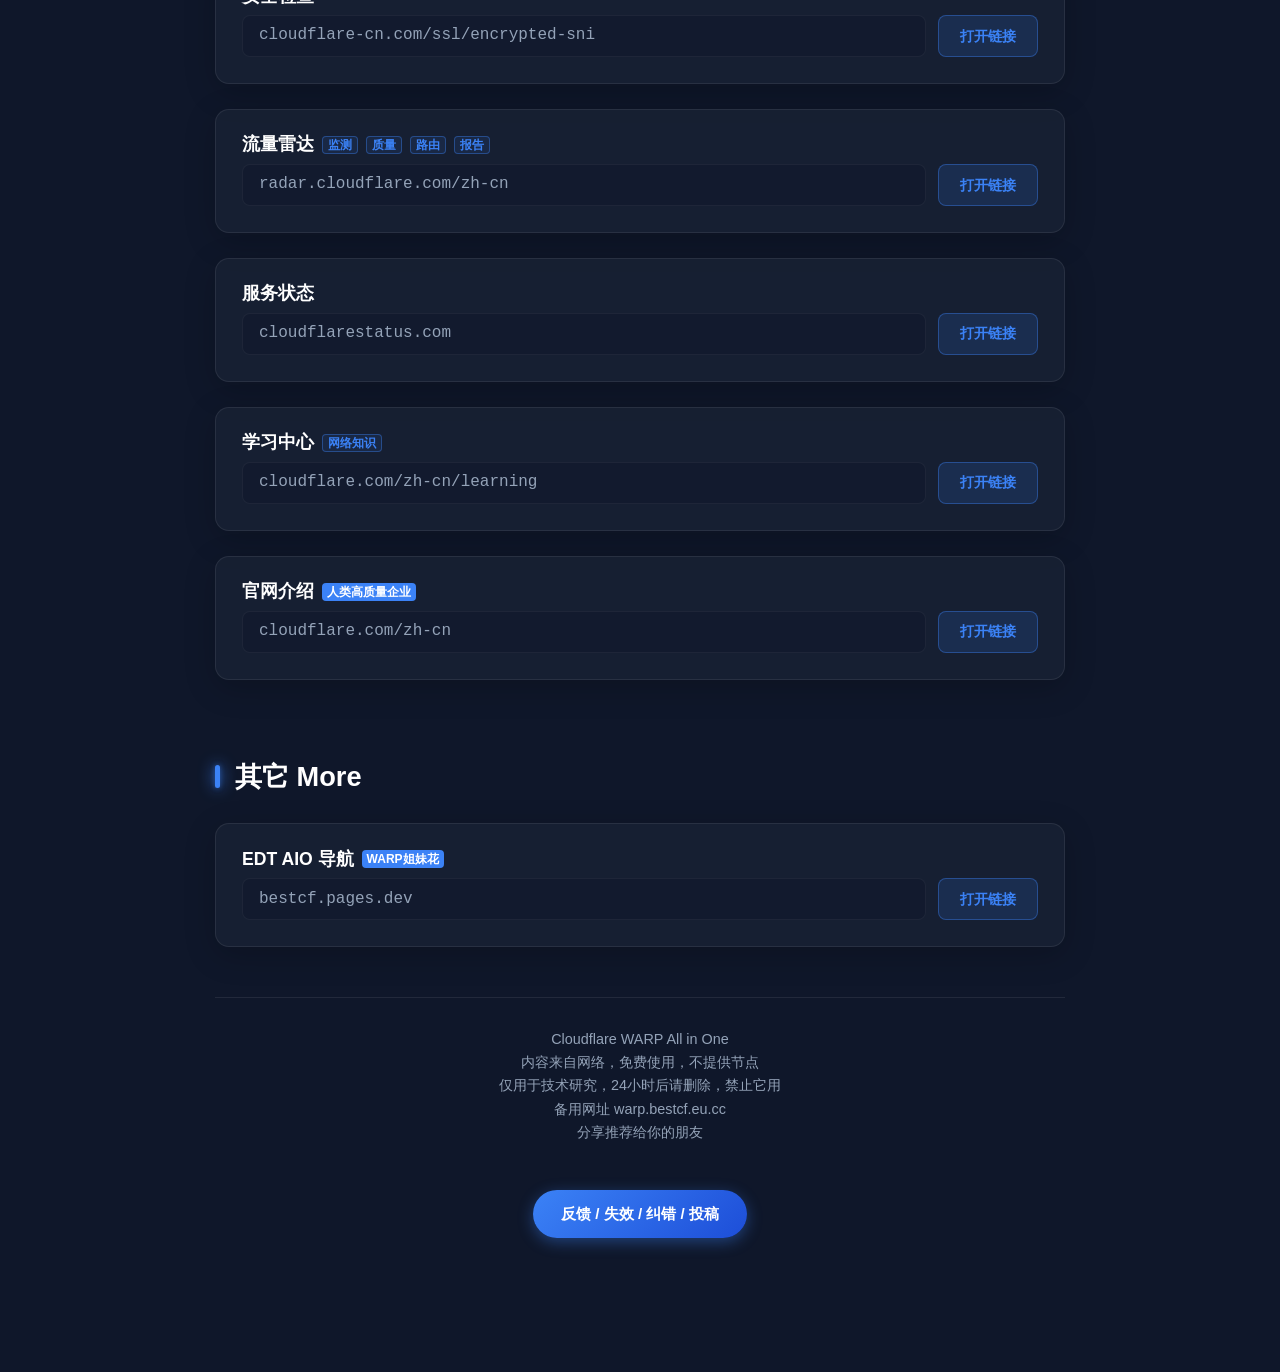
==== commit 90e63953: "Update index.html" ====
--- a/index.html
+++ b/index.html
@@ -81,7 +81,7 @@
 			<div class="notice-mini-card">
                 <b style="color: var(--text-main); margin-right: 8px;">最近更新</b>
                 <!-- <span style="color: var(--border-color); margin: 0 8px;">|</span> -->
-                <div class="notice-list"><span>Zarp</span><span>MASQUE To Clash v6</span><span>Masqr内核</span><span>端点更新</span><span>ZeroTrust注册脚本</span><span>Zero Trust分流方案</span><span>MASQUE扩展包</span></div>
+                <div class="notice-list"><span>测速工具</span><span>Zarp</span><span>MASQUE To Clash v6</span><span>Masqr内核</span><span>端点更新</span><span>ZeroTrust注册脚本</span><span>MASQUE扩展包</span></div>
             </div>			
             <div class="group-card">
                 <div class="group-name">PC分流客户端 × 自定义多内核</div>
@@ -691,7 +691,7 @@
             </div>
 
 			<div class="group-card">
-				<div class="group-name">MASQUE SNI伪装 域名合集<span class="tag tag-featured">NEW</span></div>
+				<div class="group-name">SNI伪装 域名合集<span class="tag tag-featured">NEW</span></div>
 				<div class="action-area" style="gap: 10px; flex-wrap: wrap; margin-bottom: 12px;">
 					<div class="url-box" style="flex: 1; min-width: 200px; padding: 0 10px;">
 						<style>.url-text option { background-color: #f1f5f9; color: #000000; padding: 4px 8px; }</style>
@@ -819,10 +819,9 @@
 			<script>
 			function dohChinaCopyURL(){const e=document.getElementById("dohChinaSelect"),t=document.getElementById("dohChinaCopyBtn");if(!e||!t||!e.value)return;const n=document.createElement("textarea");n.value=e.value,document.body.appendChild(n),n.select();try{if(document.execCommand("copy")){const e=t.innerText;t.innerText="成功复制",setTimeout(()=>{t.innerText=e},1500)}}catch(e){console.error(e)}finally{document.body.removeChild(n)}}document.addEventListener("DOMContentLoaded",function(){const e=document.getElementById("dohChinaSelect");e&&e.options.length>0&&(e.selectedIndex=0)});
 			</script>
-
-								
-			<div class="group-card">
-				<div class="group-name">MASQUE 延迟测试链接<span class="tag tag-featured">NEW</span></div>
+					
+			<div class="group-card">
+				<div class="group-name">延迟测试链接<span class="tag tag-featured">NEW</span></div>
 				<div class="action-area" style="gap: 10px; flex-wrap: wrap; margin-bottom: 12px;">
 					<div class="url-box" style="flex: 1; min-width: 200px; padding: 0 10px;">
 						<style>.url-text option { background-color: #f1f5f9; color: #000000; padding: 4px 8px; }</style>
@@ -839,6 +838,38 @@
 				</div>
 			</div>
 			<script>function latencyTestCopyURL(){const e=document.getElementById("latencyTestSelect"),t=document.getElementById("latencyTestCopyBtn");if(e&&t&&e.value){const n=document.createElement("textarea");n.value=e.value,document.body.appendChild(n),n.select();try{if(document.execCommand("copy")){const e=t.innerText;t.innerText="成功复制",setTimeout(()=>{t.innerText=e},1500)}}catch(e){console.error(e)}finally{document.body.removeChild(n)}}}document.addEventListener("DOMContentLoaded",(()=>{const e=document.getElementById("latencyTestSelect");if(e&&e.options.length>0){e.selectedIndex=0}}));</script>				       
+
+			<div class="group-card">
+				<div class="group-name">测速工具<span class="tag tag-featured">NEW</span></div>
+				<div class="link-row">
+					<div class="item-header"><span class="item-title">SpeedTest</span></div>
+					<div class="action-area">
+						<div class="url-box"><span class="url-text">www.speedtest.net/zh-Hant</span></div>
+						<a href="https://www.speedtest.net/zh-Hant" class="open-btn" target="_blank">打开链接</a>
+					</div>
+				</div>
+				<div class="link-row">
+					<div class="item-header"><span class="item-title">SpeedTest 企业版</span></div>
+					<div class="action-area">
+						<div class="url-box"><span class="url-text">cloudflare.speedtestcustom.com</span></div>
+						<a href="https://cloudflare.speedtestcustom.com" class="open-btn" target="_blank">打开链接</a>
+					</div>
+				</div>				
+				<div class="link-row">
+					<div class="item-header"><span class="item-title">OpenSpeedTest</span></div>
+					<div class="action-area">
+						<div class="url-box"><span class="url-text">openspeedtest.com</span></div>
+						<a href="https://openspeedtest.com" class="open-btn" target="_blank">打开链接</a>
+					</div>
+				</div>
+				<div class="link-row">
+					<div class="item-header"><span class="item-title">Google Fiber</span></div>
+					<div class="action-area">
+						<div class="url-box"><span class="url-text">fiber.google.com/speedtest</span></div>
+						<a href="https://fiber.google.com/speedtest" class="open-btn" target="_blank">打开链接</a>
+					</div>
+				</div>
+			</div>
 
             <div class="group-card">
                 <div class="group-name">更多工具</div>
